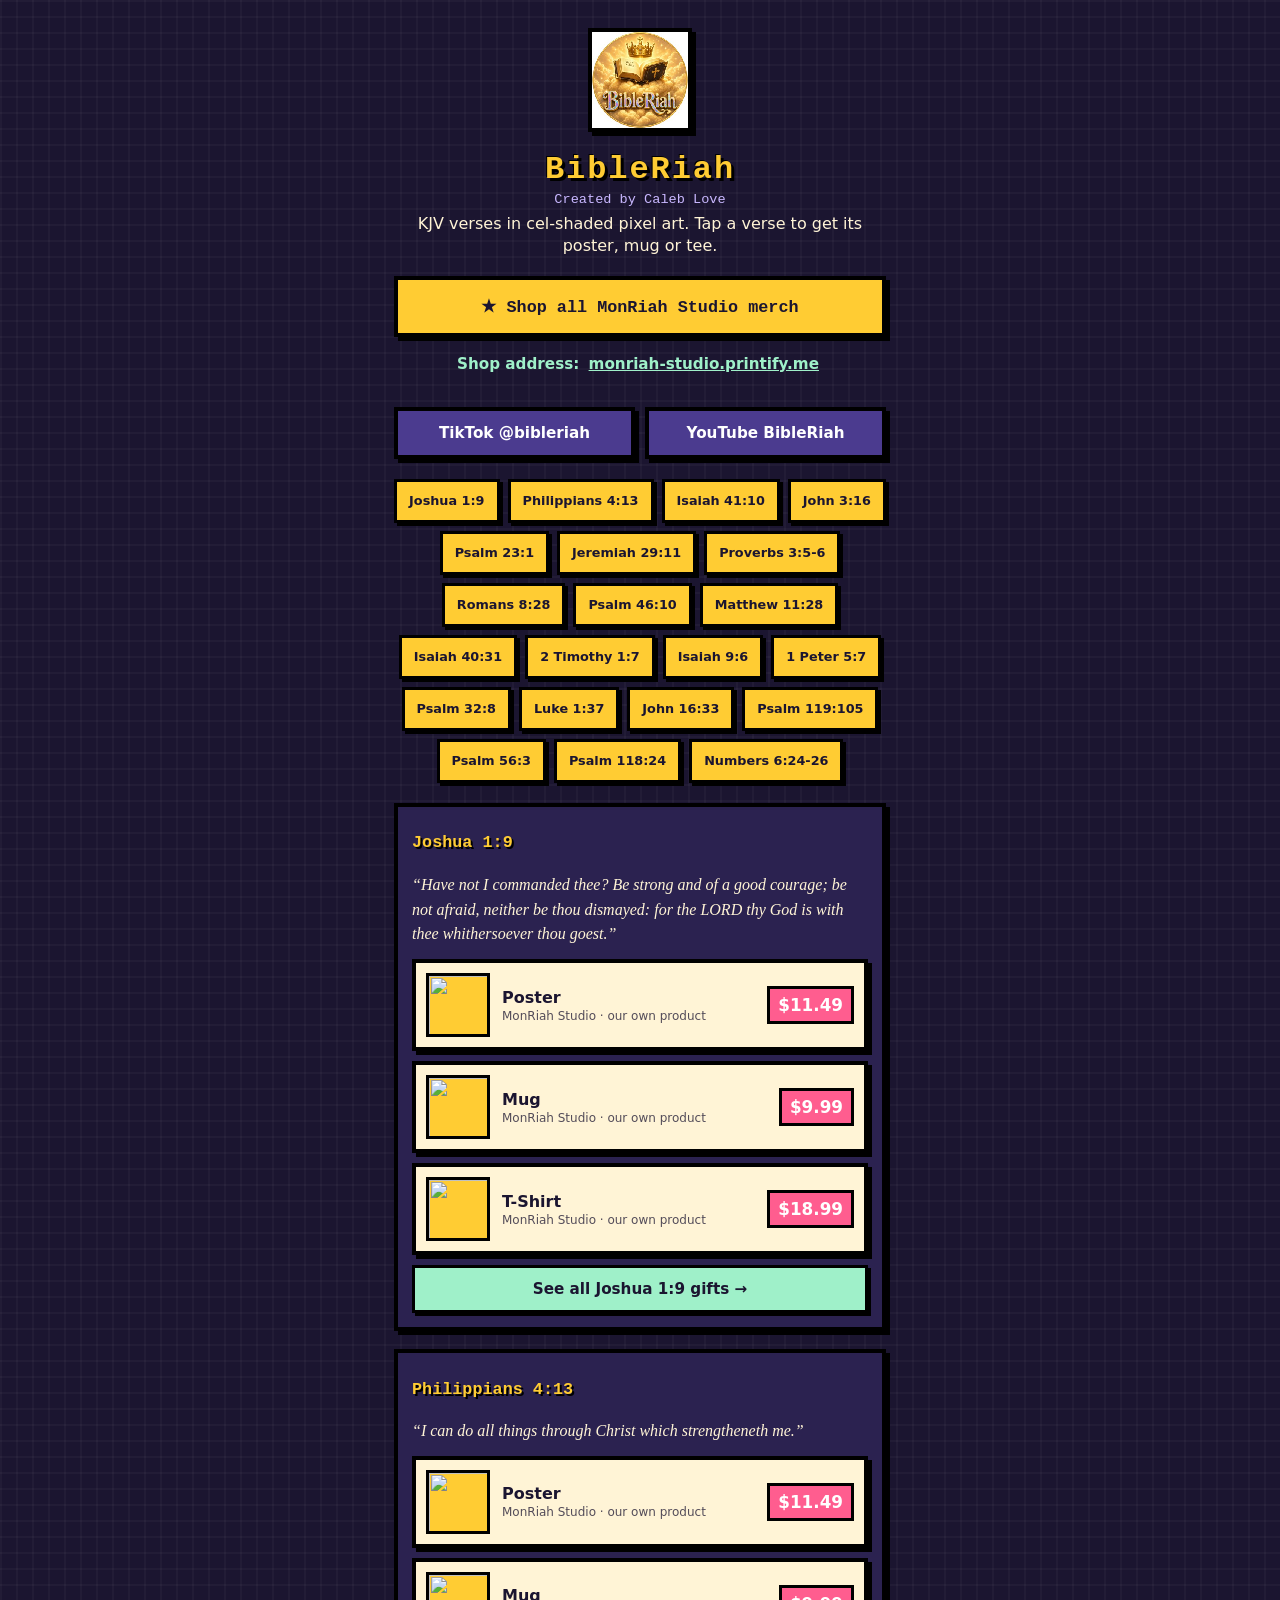
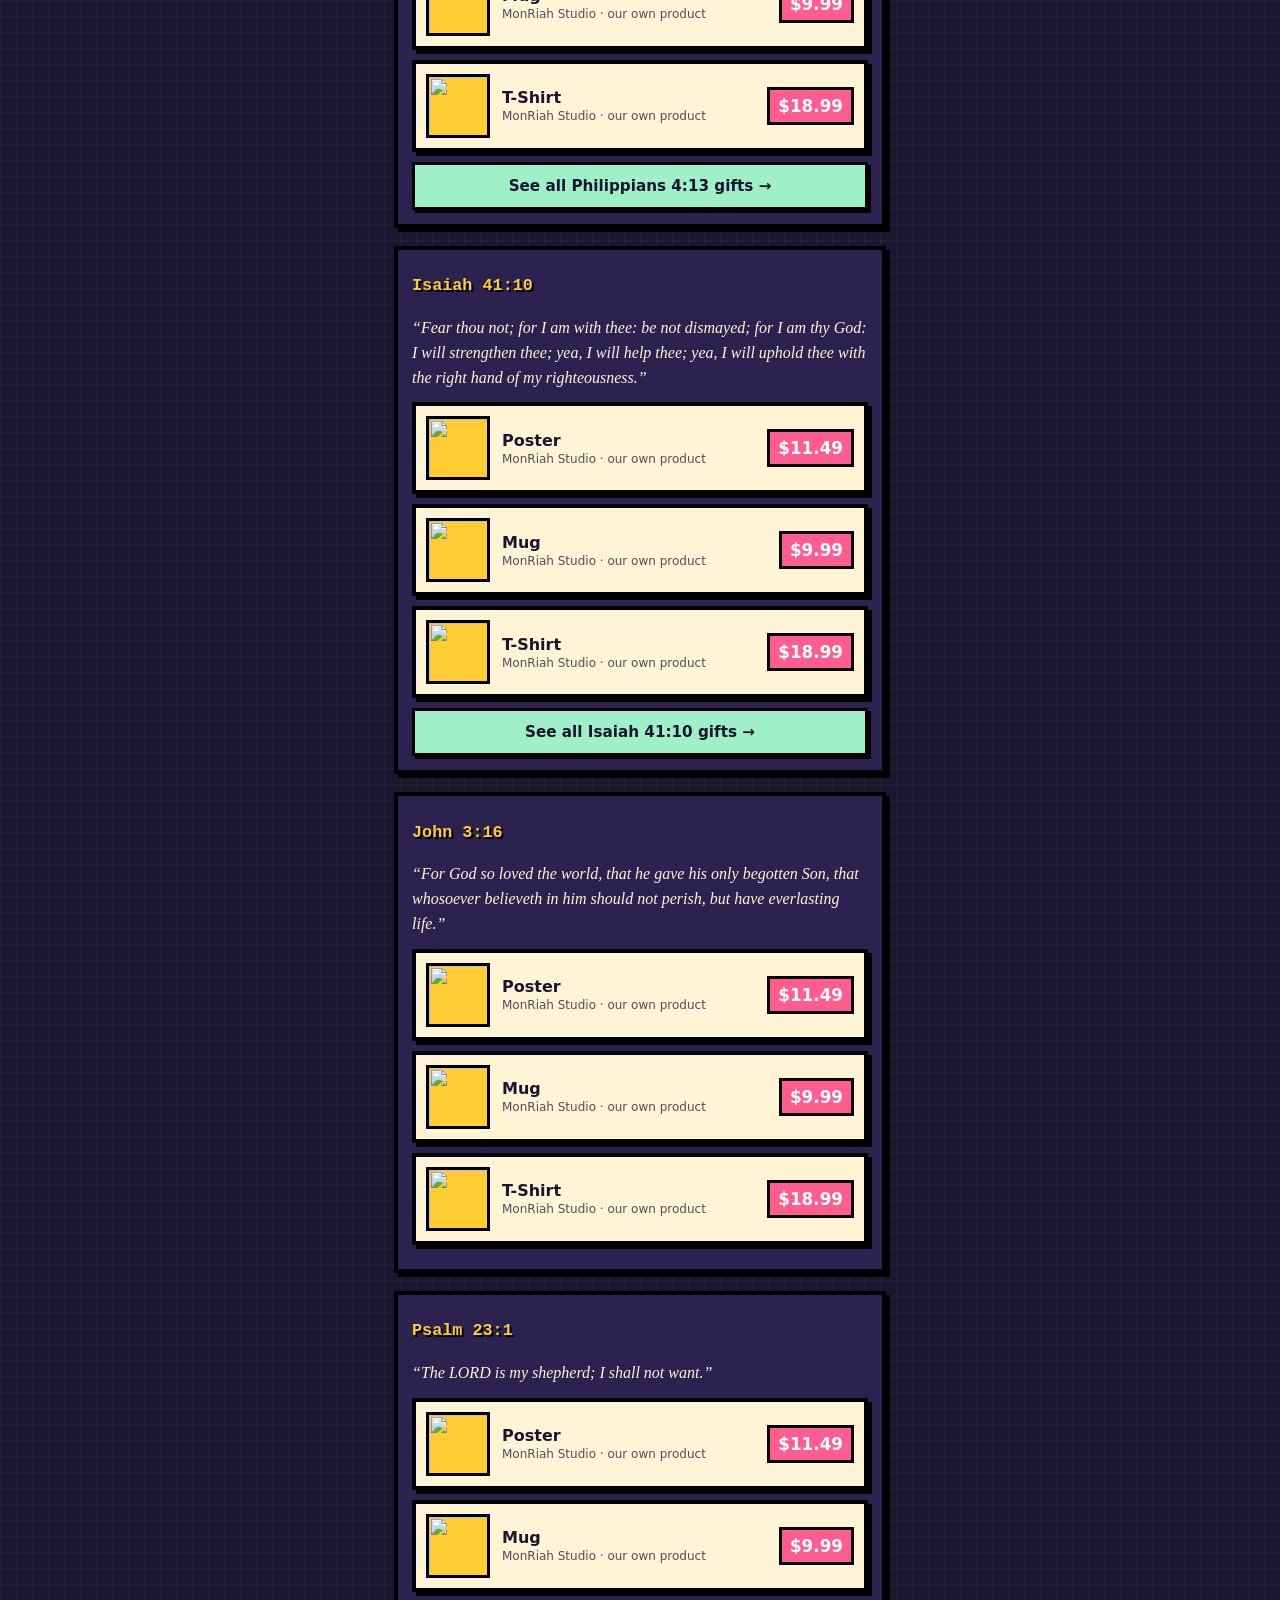
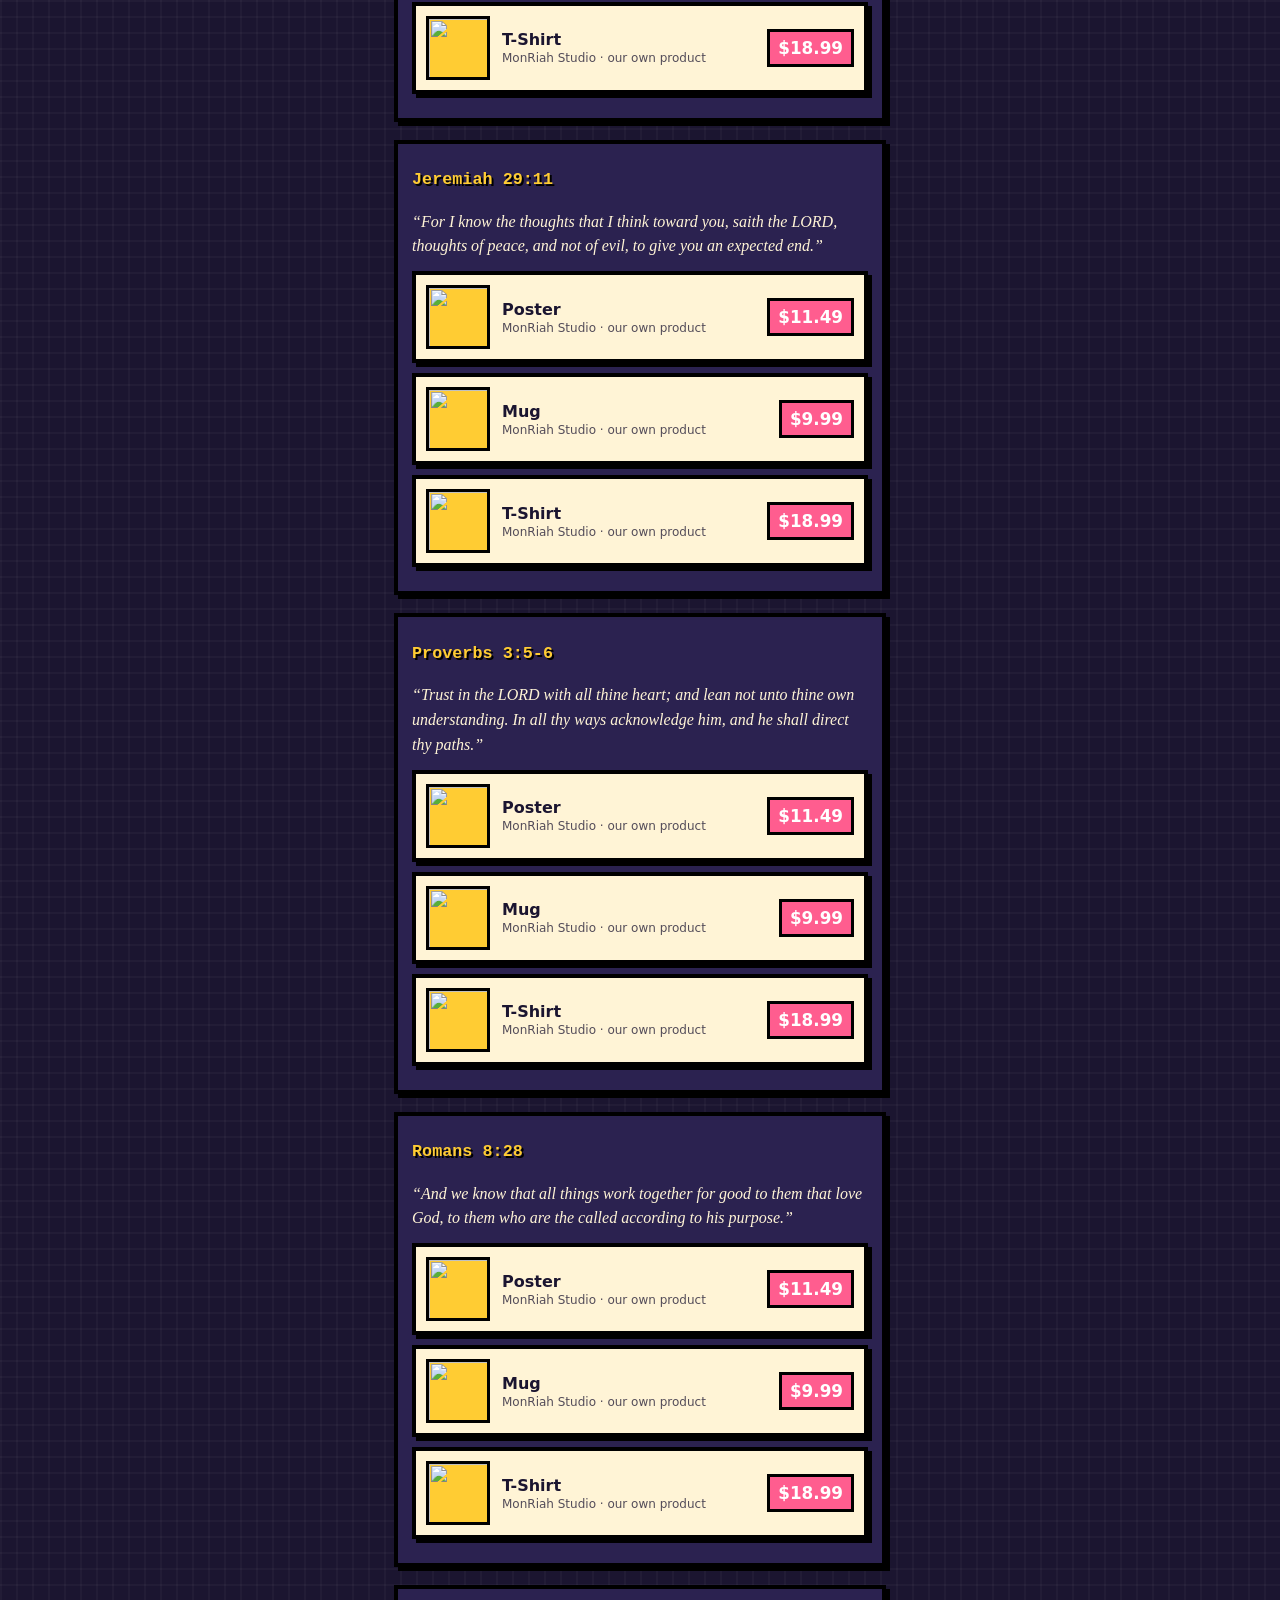
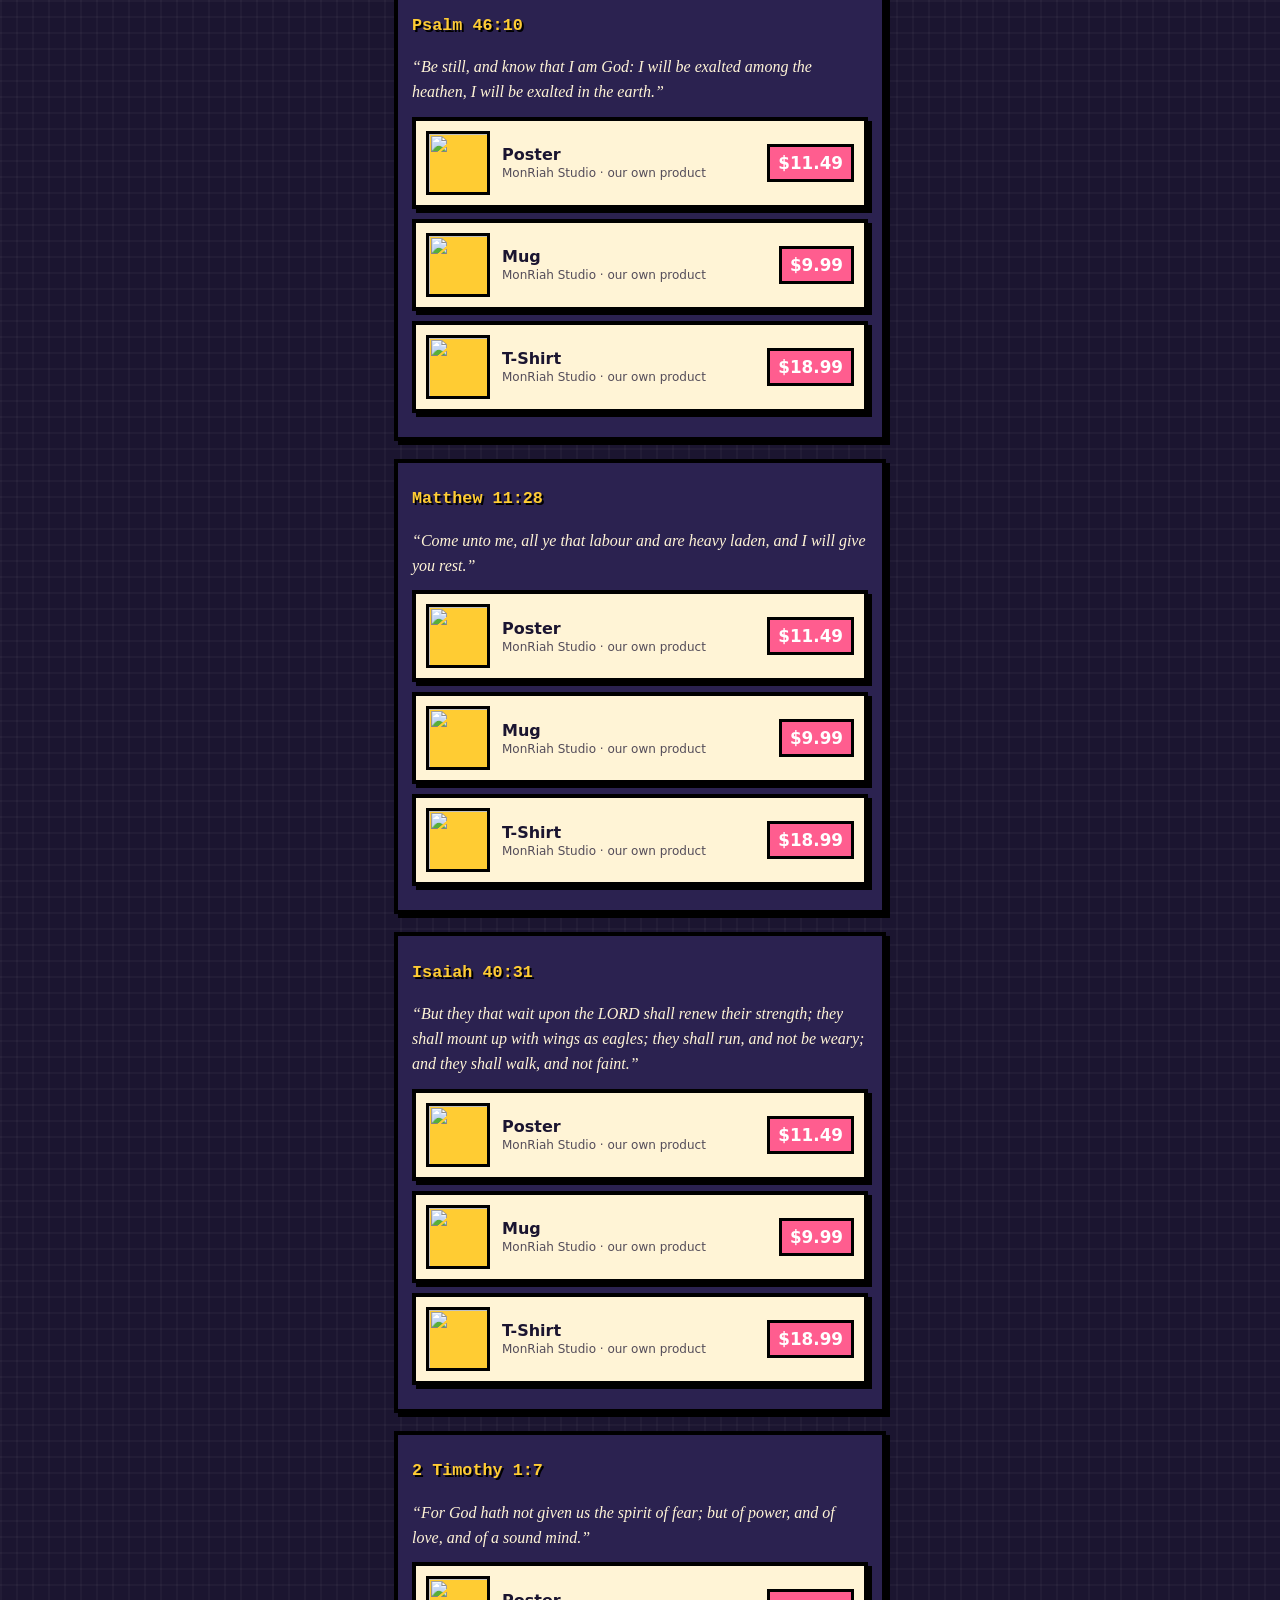
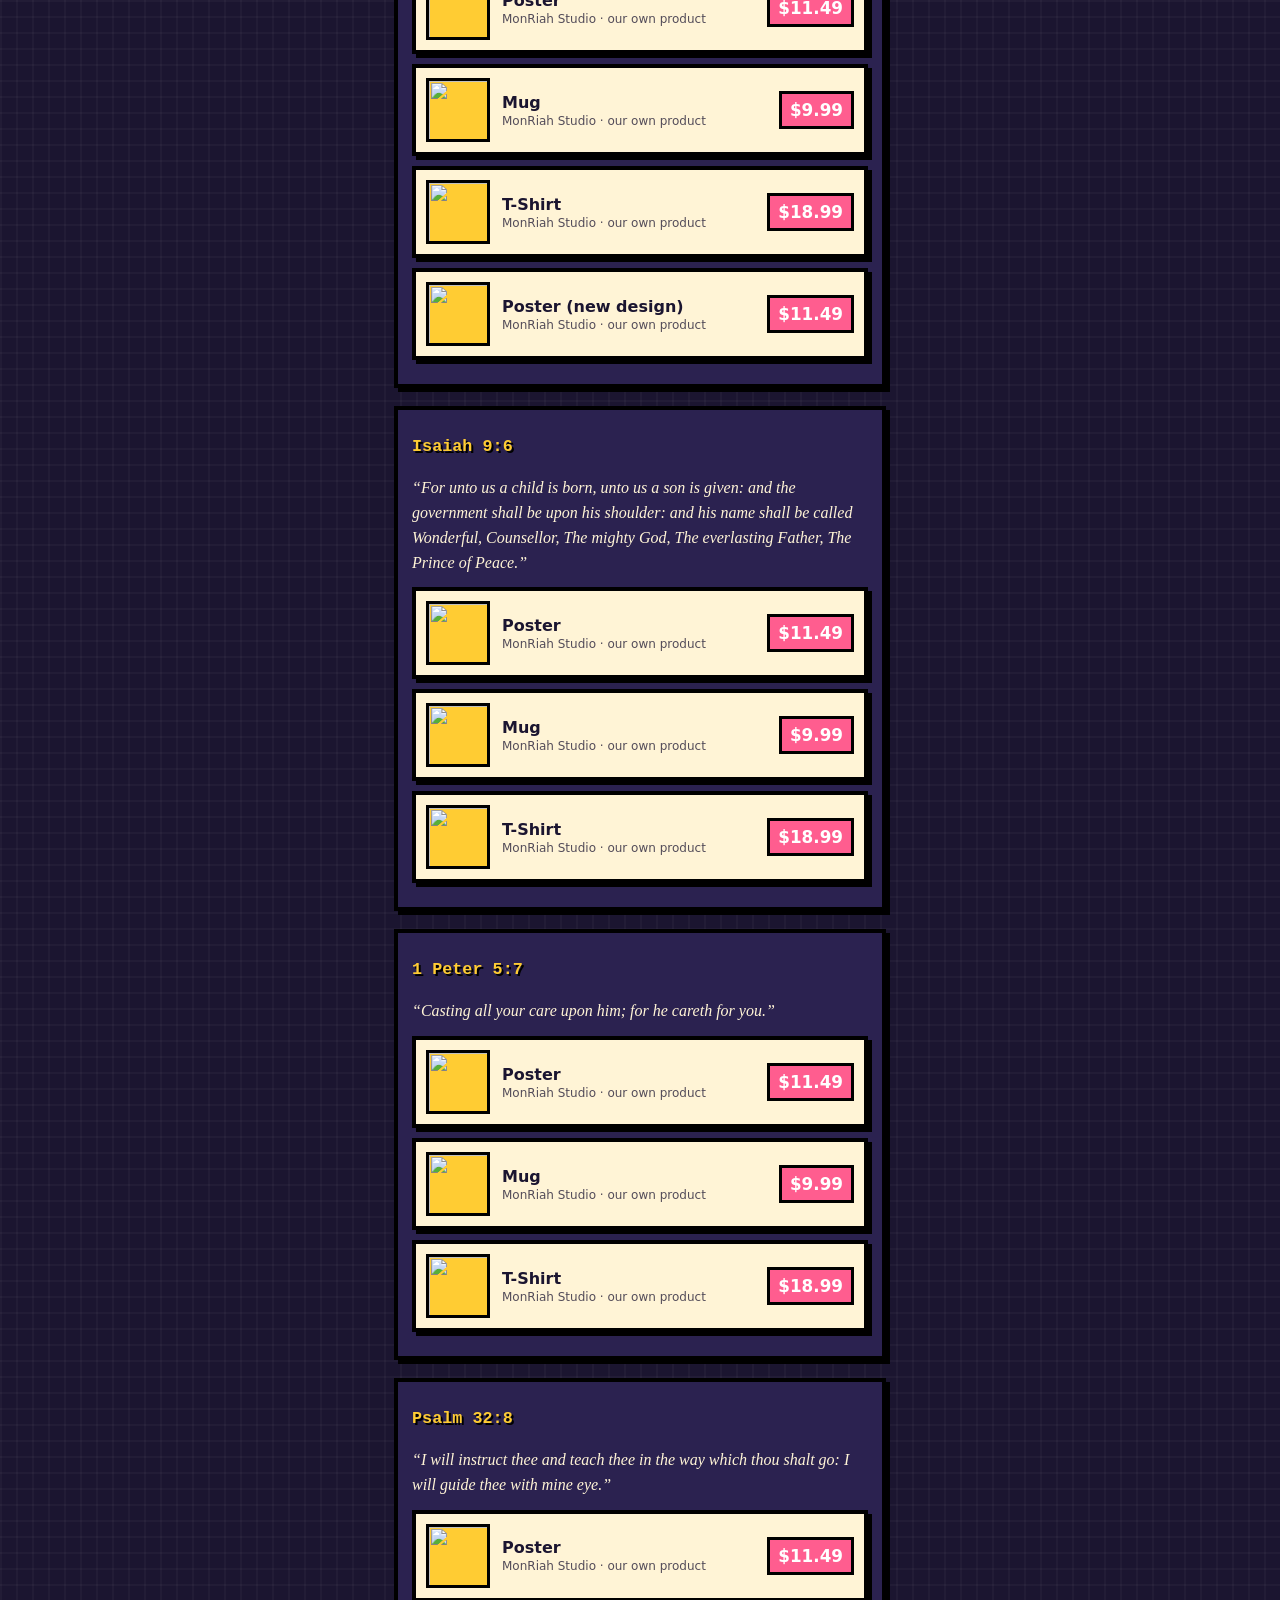
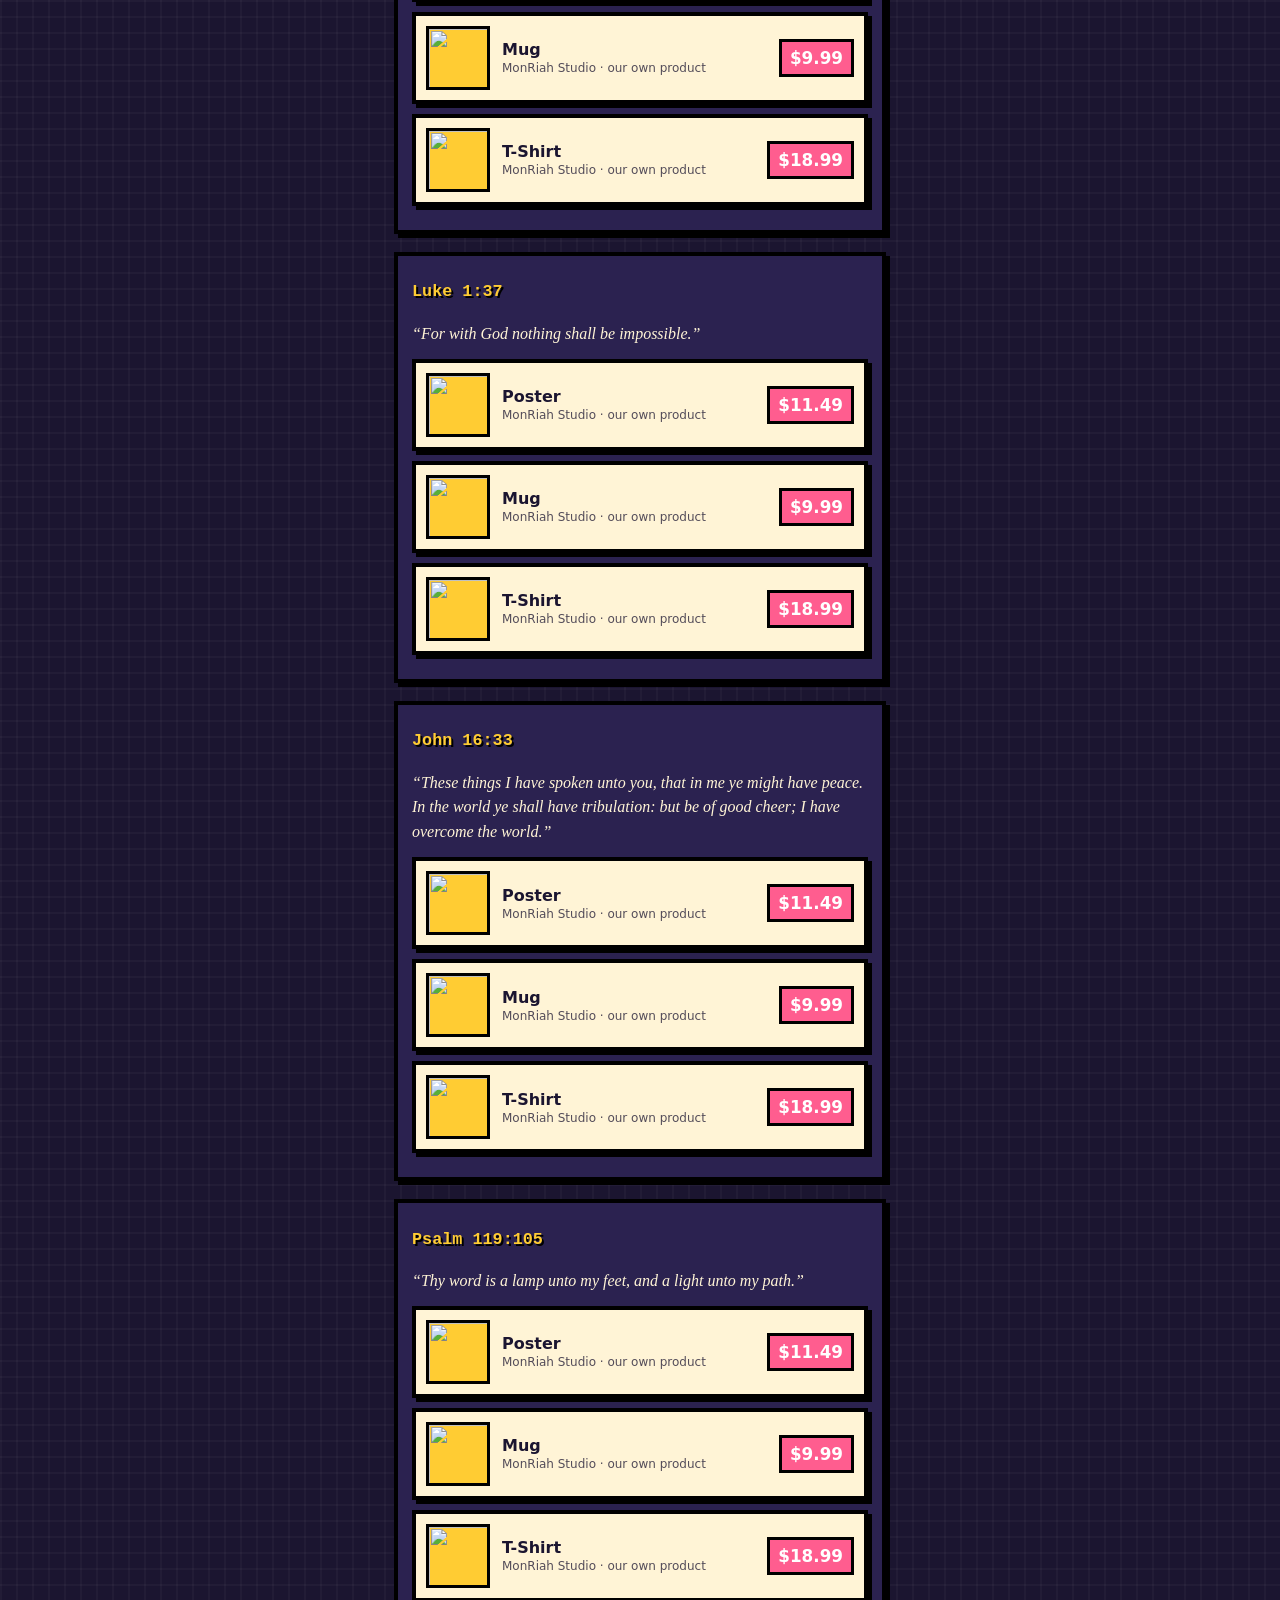
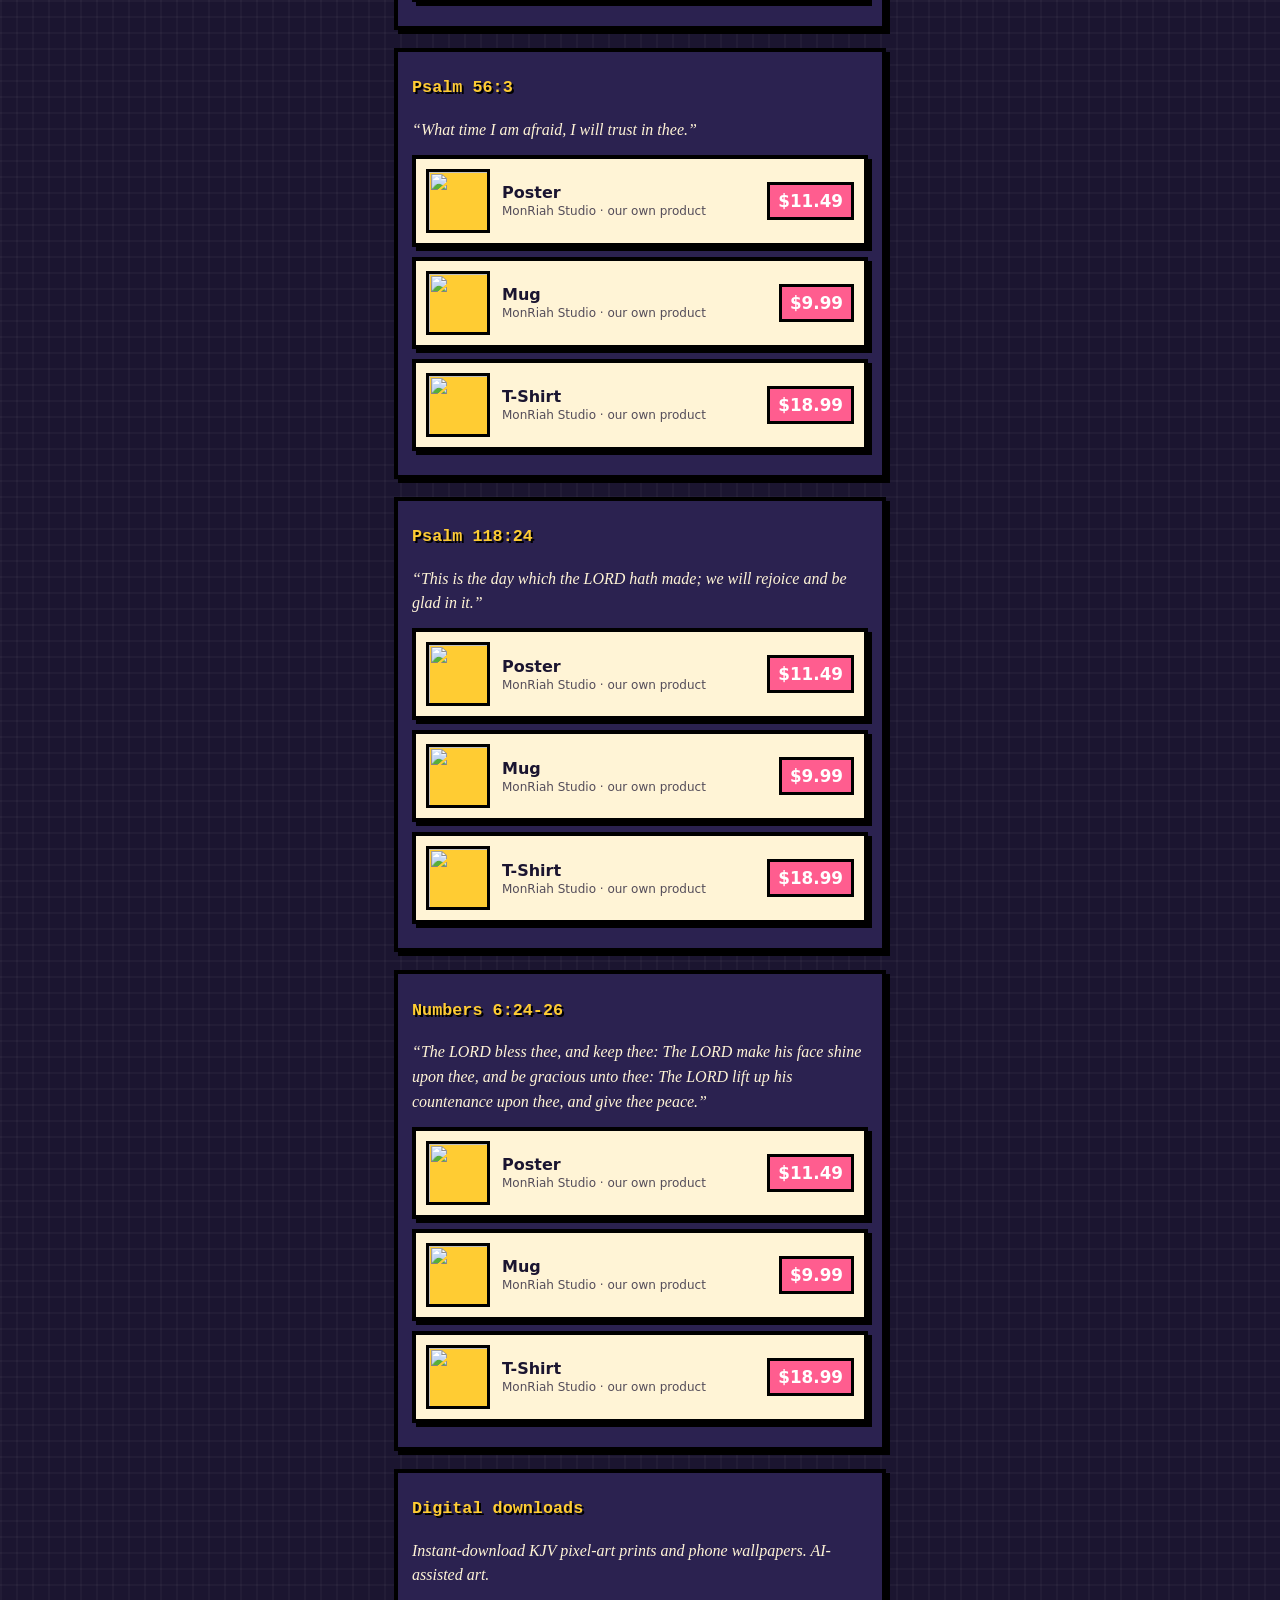
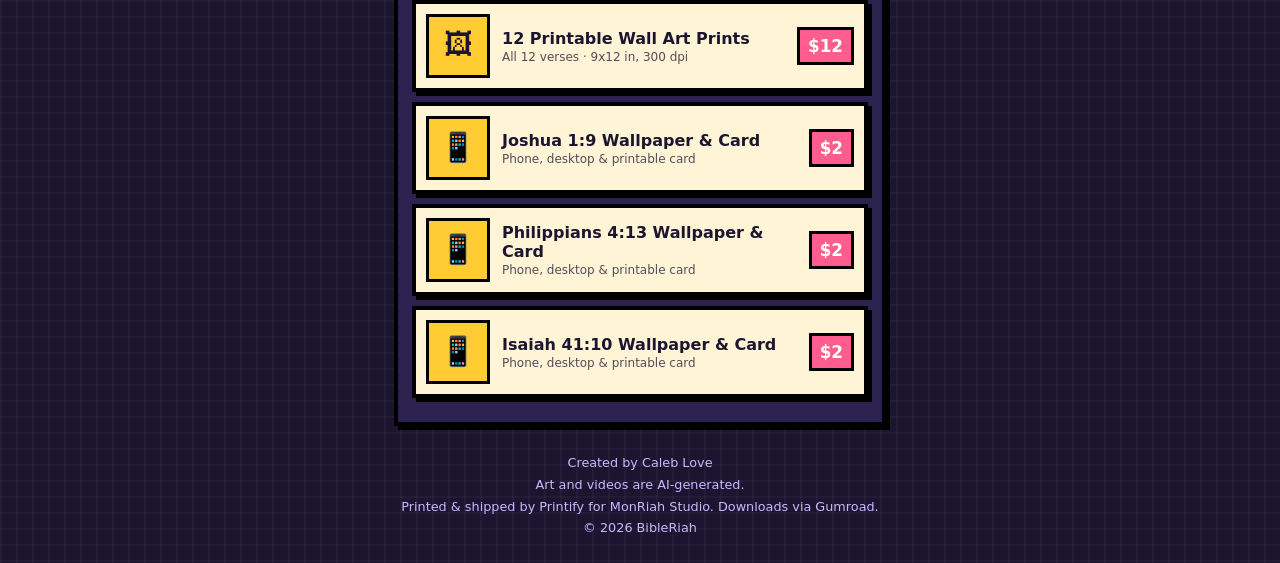
==== links/index.html @ bc212c9f "Link page: add John 16:33, Psalm 119:105, Psalm 56:3, Psalm 118:24, Numbers 6:24-26 poster/mug/tee; " ====
<!doctype html><html lang="en"><head><meta charset="utf-8"><meta name="viewport" content="width=device-width,initial-scale=1"><title>BibleRiah | KJV pixel-art verses &amp; merch</title><meta name="description" content="BibleRiah: KJV verses in cel-shaded pixel art. Posters, mugs and tees from MonRiah Studio. Created by Caleb Love."><meta name="theme-color" content="#1b1530"><style>*{box-sizing:border-box}html{scroll-behavior:smooth}
body{margin:0;background:#1b1530;background-image:linear-gradient(#ffffff08 2px,transparent 2px),linear-gradient(90deg,#ffffff08 2px,transparent 2px);background-size:16px 16px;color:#fff4d6;font-family:"Press Start 2P","Courier New",ui-monospace,monospace;min-height:100vh}
main{max-width:520px;margin:0 auto;padding:28px 14px 24px;text-align:center}
.logo{width:104px;height:104px;image-rendering:pixelated;border:4px solid #000;box-shadow:4px 4px 0 #000,0 0 0 4px #ffcc33 inset;background:#ffcc33}
h1{margin:14px 0 4px;font-size:2rem;letter-spacing:.06em;color:#ffcc33;text-shadow:3px 3px 0 #000,-1px -1px 0 #000}
.by{margin:0 0 6px;font-size:.85rem;color:#c9b8ff}.t{margin:0 0 18px;font:1rem/1.4 system-ui,sans-serif;color:#fff4d6}
.px{border:4px solid #000;box-shadow:4px 4px 0 #000;border-radius:0}
.shop{display:block;margin:0 0 8px;padding:16px;background:#ffcc33;color:#1b1530;font-weight:bold;font-size:1.05rem;text-decoration:none;min-height:56px}
.addr{margin:0 0 18px;font:600 .95rem system-ui,sans-serif;color:#9ff0c9;overflow-wrap:anywhere}.addr a{color:#9ff0c9;display:inline-block;padding:10px 4px;min-height:44px}
.shop:active,.b:active{transform:translate(4px,4px);box-shadow:0 0 0 #000}
.soc{display:flex;gap:10px;justify-content:center;margin:0 0 20px}.soc a{flex:1;min-height:52px;display:flex;align-items:center;justify-content:center;padding:10px;background:#4b3b8f;color:#fff;text-decoration:none;font:600 .95rem system-ui,sans-serif}
.nav{display:flex;flex-wrap:wrap;gap:8px;justify-content:center;margin:0 0 20px}.nav a{font:600 .8rem system-ui,sans-serif;color:#1b1530;background:#9ff0c9;border:3px solid #000;box-shadow:3px 3px 0 #000;padding:10px 12px;min-height:44px;display:inline-flex;align-items:center;text-decoration:none}.nav a.has{background:#ffcc33}
.v{text-align:left;padding:14px;margin:0 0 18px;background:#2b2250;scroll-margin-top:10px}.v:target{background:#3a2d6e;box-shadow:4px 4px 0 #000,0 0 0 4px #ffcc33}
.v h2{margin:0 0 8px;font-size:1.05rem}.v h2 a{color:#ffcc33;text-decoration:none;text-shadow:2px 2px 0 #000;min-height:44px;display:inline-flex;align-items:center}
.q{margin:0 0 12px;font:italic 1rem/1.55 Georgia,serif;color:#fff4d6}
.b{display:flex;align-items:center;gap:12px;margin:0 0 10px;padding:10px;min-height:76px;background:#fff4d6;color:#1b1530;text-decoration:none;border:4px solid #000;box-shadow:4px 4px 0 #000}
.th{width:64px;height:64px;flex:none;object-fit:cover;border:3px solid #000;background:#ffcc33;display:flex;align-items:center;justify-content:center;font-size:1.8rem}
.tx{flex:1;min-width:0}.n{display:block;font:700 1rem system-ui,sans-serif}.s{display:block;font:.75rem system-ui,sans-serif;opacity:.75;margin-top:2px}
.pr{flex:none;font:800 1.05rem system-ui,sans-serif;background:#ff5d8f;color:#fff;border:3px solid #000;padding:6px 8px}
.all{display:flex;align-items:center;justify-content:center;min-height:48px;margin:4px 0 0;padding:10px 12px;background:#9ff0c9;color:#1b1530;border:3px solid #000;box-shadow:3px 3px 0 #000;font:700 .95rem system-ui,sans-serif;text-decoration:none;text-align:center}.all:active{transform:translate(3px,3px);box-shadow:0 0 0 #000}
.cs{margin:0;padding:12px;background:#1b1530;border:3px dashed #9ff0c9;color:#9ff0c9;font:.9rem system-ui,sans-serif}
footer{margin-top:26px;font:.8rem/1.7 system-ui,sans-serif;color:#c9b8ff}footer a{color:#ffcc33}</style></head><body><main>
<img class="logo" src="logo.jpg" alt="BibleRiah logo" width="104" height="104"><h1>BibleRiah</h1><p class="by">Created by Caleb Love</p><p class="t">KJV verses in cel-shaded pixel art. Tap a verse to get its poster, mug or tee.</p>
<a class="shop px" href="https://monriah-studio.printify.me" rel="noopener">&#9733; Shop all MonRiah Studio merch</a>
<p class="addr">Shop address: <a href="https://monriah-studio.printify.me" rel="noopener">monriah-studio.printify.me</a></p>
<nav class="soc" aria-label="Social"><a class="px" href="https://www.tiktok.com/@bibleriah" rel="noopener me">TikTok @bibleriah</a><a class="px" href="https://www.youtube.com/@bibleriah" rel="noopener me">YouTube BibleRiah</a></nav>
<nav class="nav" aria-label="Verses"><a class="px has" href="#josh-1-9">Joshua 1:9</a><a class="px has" href="#phil-4-13">Philippians 4:13</a><a class="px has" href="#isa-41-10">Isaiah 41:10</a><a class="px has" href="#john-3-16">John 3:16</a><a class="px has" href="#ps-23-1">Psalm 23:1</a><a class="px has" href="#jer-29-11">Jeremiah 29:11</a><a class="px has" href="#prov-3-5-6">Proverbs 3:5-6</a><a class="px has" href="#rom-8-28">Romans 8:28</a><a class="px has" href="#ps-46-10">Psalm 46:10</a><a class="px has" href="#matt-11-28">Matthew 11:28</a><a class="px has" href="#isa-40-31">Isaiah 40:31</a><a class="px has" href="#2tim-1-7">2 Timothy 1:7</a><a class="px has" href="#isa-9-6">Isaiah 9:6</a><a class="px has" href="#1pet-5-7">1 Peter 5:7</a><a class="px has" href="#ps-32-8">Psalm 32:8</a><a class="px has" href="#luke-1-37">Luke 1:37</a><a class="px has" href="#john-16-33">John 16:33</a><a class="px has" href="#ps-119-105">Psalm 119:105</a><a class="px has" href="#ps-56-3">Psalm 56:3</a><a class="px has" href="#ps-118-24">Psalm 118:24</a><a class="px has" href="#num-6-24-26">Numbers 6:24-26</a></nav>
<section class="v px" id="josh-1-9"><h2><a href="#josh-1-9">Joshua 1:9</a></h2><p class="q">&ldquo;Have not I commanded thee? Be strong and of a good courage; be not afraid, neither be thou dismayed: for the LORD thy God is with thee whithersoever thou goest.&rdquo;</p><a class="b" href="https://monriah-studio.printify.me/product/33631073" rel="noopener"><img class="th" src="https://images-api.printify.com/mockup/6ae170ac495344e8cb00f4fd/43135/94677/joshua-19-bible-verse-poster-pixel-art-christian-wall-art-kjv-be-strong-and-of-a-good-courage.jpg?camera_label=front&amp;revision=1793165809196" alt="" loading="eager" decoding="async" width="64" height="64"><span class="tx"><span class="n">Poster</span><span class="s">MonRiah Studio &middot; our own product</span></span><span class="pr">$11.49</span></a>
<a class="b" href="https://monriah-studio.printify.me/product/33631074" rel="noopener"><img class="th" src="https://images-api.printify.com/mockup/6ae170ad0a01bb19a50145ed/65216/6310/joshua-19-bible-verse-mug-pixel-art-christian-coffee-mug-kjv-be-strong-and-of-a-good-courage.jpg?camera_label=front&amp;revision=1793165809873" alt="" loading="eager" decoding="async" width="64" height="64"><span class="tx"><span class="n">Mug</span><span class="s">MonRiah Studio &middot; our own product</span></span><span class="pr">$9.99</span></a>
<a class="b" href="https://monriah-studio.printify.me/product/33631075" rel="noopener"><img class="th" src="https://images-api.printify.com/mockup/6ae170af3986c52b390b5c47/18542/102044/joshua-19-bible-verse-shirt-pixel-art-scripture-tee-kjv-be-strong-and-of-a-good-courage.jpg?camera_label=front-2&amp;revision=1793165811332" alt="" loading="eager" decoding="async" width="64" height="64"><span class="tx"><span class="n">T-Shirt</span><span class="s">MonRiah Studio &middot; our own product</span></span><span class="pr">$18.99</span></a>
<a class="all" href="https://monriah-studio.printify.me/collection/joshua-19-bible-verse-gifts" rel="noopener">See all Joshua 1:9 gifts &rarr;</a></section>
<section class="v px" id="phil-4-13"><h2><a href="#phil-4-13">Philippians 4:13</a></h2><p class="q">&ldquo;I can do all things through Christ which strengtheneth me.&rdquo;</p><a class="b" href="https://monriah-studio.printify.me/product/33632623" rel="noopener"><img class="th" src="https://images-api.printify.com/mockup/6ae17ce91242c8e75a0d4d17/43135/94677/philippians-413-bible-verse-poster-pixel-art-christian-wall-art-kjv-all-things-through-christ.jpg?camera_label=front&amp;revision=1793165811347" alt="" loading="eager" decoding="async" width="64" height="64"><span class="tx"><span class="n">Poster</span><span class="s">MonRiah Studio &middot; our own product</span></span><span class="pr">$11.49</span></a>
<a class="b" href="https://monriah-studio.printify.me/product/33632626" rel="noopener"><img class="th" src="https://images-api.printify.com/mockup/6ae17cebb9d36ef166028dfd/65216/6310/philippians-413-bible-verse-mug-pixel-art-christian-coffee-mug-kjv-all-things-through-christ.jpg?camera_label=front&amp;revision=1793165811932" alt="" loading="eager" decoding="async" width="64" height="64"><span class="tx"><span class="n">Mug</span><span class="s">MonRiah Studio &middot; our own product</span></span><span class="pr">$9.99</span></a>
<a class="b" href="https://monriah-studio.printify.me/product/33632634" rel="noopener"><img class="th" src="https://images-api.printify.com/mockup/6ae17cece84861bcbd0eba8f/18542/102044/philippians-413-bible-verse-shirt-pixel-art-scripture-tee-kjv-i-can-do-all-things-through-christ.jpg?camera_label=front-2&amp;revision=1793165813537" alt="" loading="eager" decoding="async" width="64" height="64"><span class="tx"><span class="n">T-Shirt</span><span class="s">MonRiah Studio &middot; our own product</span></span><span class="pr">$18.99</span></a>
<a class="all" href="https://monriah-studio.printify.me/collection/philippians-413-bible-verse-gifts" rel="noopener">See all Philippians 4:13 gifts &rarr;</a></section>
<section class="v px" id="isa-41-10"><h2><a href="#isa-41-10">Isaiah 41:10</a></h2><p class="q">&ldquo;Fear thou not; for I am with thee: be not dismayed; for I am thy God: I will strengthen thee; yea, I will help thee; yea, I will uphold thee with the right hand of my righteousness.&rdquo;</p><a class="b" href="https://monriah-studio.printify.me/product/33633324" rel="noopener"><img class="th" src="https://images-api.printify.com/mockup/6ae184080a01bb19a5015880/43135/94677/isaiah-4110-bible-verse-poster-pixel-art-christian-wall-art-kjv-fear-thou-not-for-i-am-with-thee.jpg?camera_label=front&amp;revision=1793165813632" alt="" loading="eager" decoding="async" width="64" height="64"><span class="tx"><span class="n">Poster</span><span class="s">MonRiah Studio &middot; our own product</span></span><span class="pr">$11.49</span></a>
<a class="b" href="https://monriah-studio.printify.me/product/33633325" rel="noopener"><img class="th" src="https://images-api.printify.com/mockup/6ae18409e84861bcbd0ec242/65216/6310/isaiah-4110-bible-verse-mug-pixel-art-christian-coffee-mug-kjv-fear-thou-not-for-i-am-with-thee.jpg?camera_label=front&amp;revision=1793165814058" alt="" loading="eager" decoding="async" width="64" height="64"><span class="tx"><span class="n">Mug</span><span class="s">MonRiah Studio &middot; our own product</span></span><span class="pr">$9.99</span></a>
<a class="b" href="https://monriah-studio.printify.me/product/33633326" rel="noopener"><img class="th" src="https://images-api.printify.com/mockup/6ae1840b0a01bb19a5015883/18542/102044/isaiah-4110-bible-verse-shirt-pixel-art-scripture-tee-kjv-fear-thou-not-for-i-am-with-thee.jpg?camera_label=front-2&amp;revision=1793165815528" alt="" loading="eager" decoding="async" width="64" height="64"><span class="tx"><span class="n">T-Shirt</span><span class="s">MonRiah Studio &middot; our own product</span></span><span class="pr">$18.99</span></a>
<a class="all" href="https://monriah-studio.printify.me/collection/isaiah-4110-bible-verse-gifts" rel="noopener">See all Isaiah 41:10 gifts &rarr;</a></section>
<section class="v px" id="john-3-16"><h2><a href="#john-3-16">John 3:16</a></h2><p class="q">&ldquo;For God so loved the world, that he gave his only begotten Son, that whosoever believeth in him should not perish, but have everlasting life.&rdquo;</p><a class="b" href="https://monriah-studio.printify.me/product/33634504" rel="noopener"><img class="th" src="https://images-api.printify.com/mockup/6ae193d1bbc3d50fc40429fb/43135/94677/john-316-bible-verse-poster-pixel-art-christian-wall-art-kjv-for-god-so-loved-the-world.jpg?camera_label=front&amp;revision=1793168347379" alt="" loading="eager" decoding="async" width="64" height="64"><span class="tx"><span class="n">Poster</span><span class="s">MonRiah Studio &middot; our own product</span></span><span class="pr">$11.49</span></a>
<a class="b" href="https://monriah-studio.printify.me/product/33634505" rel="noopener"><img class="th" src="https://images-api.printify.com/mockup/6ae193d2bbc3d50fc40429fc/65216/6310/john-316-bible-verse-mug-pixel-art-christian-coffee-mug-kjv-for-god-so-loved-the-world.jpg?camera_label=front&amp;revision=1793168347548" alt="" loading="eager" decoding="async" width="64" height="64"><span class="tx"><span class="n">Mug</span><span class="s">MonRiah Studio &middot; our own product</span></span><span class="pr">$9.99</span></a>
<a class="b" href="https://monriah-studio.printify.me/product/33634508" rel="noopener"><img class="th" src="https://images-api.printify.com/mockup/6ae193d43591401c5f0bb893/18542/102044/john-316-bible-verse-shirt-pixel-art-scripture-tee-kjv-for-god-so-loved-the-world.jpg?camera_label=front-2&amp;revision=1793168349382" alt="" loading="eager" decoding="async" width="64" height="64"><span class="tx"><span class="n">T-Shirt</span><span class="s">MonRiah Studio &middot; our own product</span></span><span class="pr">$18.99</span></a></section>
<section class="v px" id="ps-23-1"><h2><a href="#ps-23-1">Psalm 23:1</a></h2><p class="q">&ldquo;The LORD is my shepherd; I shall not want.&rdquo;</p><a class="b" href="https://monriah-studio.printify.me/product/33634584" rel="noopener"><img class="th" src="https://images-api.printify.com/mockup/6ae194a1bc3b2436890637cb/43135/94677/psalm-231-bible-verse-poster-pixel-art-christian-wall-art-kjv-the-lord-is-my-shepherd.jpg?camera_label=front&amp;revision=1793168551267" alt="" loading="eager" decoding="async" width="64" height="64"><span class="tx"><span class="n">Poster</span><span class="s">MonRiah Studio &middot; our own product</span></span><span class="pr">$11.49</span></a>
<a class="b" href="https://monriah-studio.printify.me/product/33634585" rel="noopener"><img class="th" src="https://images-api.printify.com/mockup/6ae194a315ae2fef1804f005/65216/6310/psalm-231-bible-verse-mug-pixel-art-christian-coffee-mug-kjv-the-lord-is-my-shepherd.jpg?camera_label=front&amp;revision=1793168552114" alt="" loading="eager" decoding="async" width="64" height="64"><span class="tx"><span class="n">Mug</span><span class="s">MonRiah Studio &middot; our own product</span></span><span class="pr">$9.99</span></a>
<a class="b" href="https://monriah-studio.printify.me/product/33634586" rel="noopener"><img class="th" src="https://images-api.printify.com/mockup/6ae194a415ae2fef1804f006/18542/102044/psalm-231-bible-verse-shirt-pixel-art-scripture-tee-kjv-the-lord-is-my-shepherd.jpg?camera_label=front-2&amp;revision=1793168553220" alt="" loading="eager" decoding="async" width="64" height="64"><span class="tx"><span class="n">T-Shirt</span><span class="s">MonRiah Studio &middot; our own product</span></span><span class="pr">$18.99</span></a></section>
<section class="v px" id="jer-29-11"><h2><a href="#jer-29-11">Jeremiah 29:11</a></h2><p class="q">&ldquo;For I know the thoughts that I think toward you, saith the LORD, thoughts of peace, and not of evil, to give you an expected end.&rdquo;</p><a class="b" href="https://monriah-studio.printify.me/product/33634003" rel="noopener"><img class="th" src="https://images-api.printify.com/mockup/6ae18d22bc3b243689063383/43135/94677/jeremiah-2911-bible-verse-poster-pixel-art-christian-wall-art-kjv-thoughts-of-peace-and-not.jpg?camera_label=front&amp;revision=1793166631622" alt="" loading="eager" decoding="async" width="64" height="64"><span class="tx"><span class="n">Poster</span><span class="s">MonRiah Studio &middot; our own product</span></span><span class="pr">$11.49</span></a>
<a class="b" href="https://monriah-studio.printify.me/product/33634004" rel="noopener"><img class="th" src="https://images-api.printify.com/mockup/6ae18d23fa2df7adf504aad4/65216/6310/jeremiah-2911-bible-verse-mug-pixel-art-christian-coffee-mug-kjv-thoughts-of-peace-and-not.jpg?camera_label=front&amp;revision=1793166632394" alt="" loading="eager" decoding="async" width="64" height="64"><span class="tx"><span class="n">Mug</span><span class="s">MonRiah Studio &middot; our own product</span></span><span class="pr">$9.99</span></a>
<a class="b" href="https://monriah-studio.printify.me/product/33634006" rel="noopener"><img class="th" src="https://images-api.printify.com/mockup/6ae18d24aecc3bcd3c0078ab/18542/102044/jeremiah-2911-bible-verse-shirt-pixel-art-scripture-tee-kjv-thoughts-of-peace-and-not-of-evil.jpg?camera_label=front-2&amp;revision=1793166633773" alt="" loading="eager" decoding="async" width="64" height="64"><span class="tx"><span class="n">T-Shirt</span><span class="s">MonRiah Studio &middot; our own product</span></span><span class="pr">$18.99</span></a></section>
<section class="v px" id="prov-3-5-6"><h2><a href="#prov-3-5-6">Proverbs 3:5-6</a></h2><p class="q">&ldquo;Trust in the LORD with all thine heart; and lean not unto thine own understanding. In all thy ways acknowledge him, and he shall direct thy paths.&rdquo;</p><a class="b" href="https://monriah-studio.printify.me/product/33647320" rel="noopener"><img class="th" src="https://images-api.printify.com/mockup/6ae22927812ae79404087820/43135/94677/proverbs-35-6-bible-verse-poster-pixel-art-christian-wall-art-kjv-trust-in-the-lord-with-all.jpg?camera_label=front&amp;revision=1793206576593" alt="" loading="eager" decoding="async" width="64" height="64"><span class="tx"><span class="n">Poster</span><span class="s">MonRiah Studio &middot; our own product</span></span><span class="pr">$11.49</span></a>
<a class="b" href="https://monriah-studio.printify.me/product/33647321" rel="noopener"><img class="th" src="https://images-api.printify.com/mockup/6ae2292856a7db0a84087a65/65216/6310/proverbs-35-6-bible-verse-mug-pixel-art-christian-coffee-mug-kjv-trust-in-the-lord-with-all.jpg?camera_label=front&amp;revision=1793206576667" alt="" loading="eager" decoding="async" width="64" height="64"><span class="tx"><span class="n">Mug</span><span class="s">MonRiah Studio &middot; our own product</span></span><span class="pr">$9.99</span></a>
<a class="b" href="https://monriah-studio.printify.me/product/33647324" rel="noopener"><img class="th" src="https://images-api.printify.com/mockup/6ae2292a7ed91b7c4c02b6ba/18542/102044/proverbs-35-6-bible-verse-shirt-pixel-art-scripture-tee-kjv-trust-in-the-lord-with-all-thine.jpg?camera_label=front-2&amp;revision=1793206577805" alt="" loading="eager" decoding="async" width="64" height="64"><span class="tx"><span class="n">T-Shirt</span><span class="s">MonRiah Studio &middot; our own product</span></span><span class="pr">$18.99</span></a></section>
<section class="v px" id="rom-8-28"><h2><a href="#rom-8-28">Romans 8:28</a></h2><p class="q">&ldquo;And we know that all things work together for good to them that love God, to them who are the called according to his purpose.&rdquo;</p><a class="b" href="https://monriah-studio.printify.me/product/33634666" rel="noopener"><img class="th" src="https://images-api.printify.com/mockup/6ae195bb110f635ec10ea874/43135/94677/romans-828-bible-verse-poster-pixel-art-christian-wall-art-kjv-and-we-know-that-all-things-work.jpg?camera_label=front&amp;revision=1793168833420" alt="" loading="eager" decoding="async" width="64" height="64"><span class="tx"><span class="n">Poster</span><span class="s">MonRiah Studio &middot; our own product</span></span><span class="pr">$11.49</span></a>
<a class="b" href="https://monriah-studio.printify.me/product/33634667" rel="noopener"><img class="th" src="https://images-api.printify.com/mockup/6ae195bdbbc3d50fc4042b3d/65216/6310/romans-828-bible-verse-mug-pixel-art-christian-coffee-mug-kjv-and-we-know-that-all-things-work.jpg?camera_label=front&amp;revision=1793168833975" alt="" loading="eager" decoding="async" width="64" height="64"><span class="tx"><span class="n">Mug</span><span class="s">MonRiah Studio &middot; our own product</span></span><span class="pr">$9.99</span></a>
<a class="b" href="https://monriah-studio.printify.me/product/33634668" rel="noopener"><img class="th" src="https://images-api.printify.com/mockup/6ae195be7e6524e3270417fb/18542/102044/romans-828-bible-verse-shirt-pixel-art-scripture-tee-kjv-and-we-know-that-all-things-work.jpg?camera_label=front-2&amp;revision=1793168835574" alt="" loading="eager" decoding="async" width="64" height="64"><span class="tx"><span class="n">T-Shirt</span><span class="s">MonRiah Studio &middot; our own product</span></span><span class="pr">$18.99</span></a></section>
<section class="v px" id="ps-46-10"><h2><a href="#ps-46-10">Psalm 46:10</a></h2><p class="q">&ldquo;Be still, and know that I am God: I will be exalted among the heathen, I will be exalted in the earth.&rdquo;</p><a class="b" href="https://monriah-studio.printify.me/product/33642926" rel="noopener"><img class="th" src="https://images-api.printify.com/mockup/6ae2097abceb46a7bd0372c1/43135/94677/psalm-4610-bible-verse-poster-pixel-art-christian-wall-art-kjv-be-still.jpg?camera_label=front&amp;revision=1793198465759" alt="" loading="eager" decoding="async" width="64" height="64"><span class="tx"><span class="n">Poster</span><span class="s">MonRiah Studio &middot; our own product</span></span><span class="pr">$11.49</span></a>
<a class="b" href="https://monriah-studio.printify.me/product/33642929" rel="noopener"><img class="th" src="https://images-api.printify.com/mockup/6ae2097bbbe2d591b30751a0/65216/6310/psalm-4610-bible-verse-mug-pixel-art-christian-coffee-mug-kjv-be-still.jpg?camera_label=front&amp;revision=1793198466380" alt="" loading="eager" decoding="async" width="64" height="64"><span class="tx"><span class="n">Mug</span><span class="s">MonRiah Studio &middot; our own product</span></span><span class="pr">$9.99</span></a>
<a class="b" href="https://monriah-studio.printify.me/product/33642930" rel="noopener"><img class="th" src="https://images-api.printify.com/mockup/6ae2097d81b59f92e1069657/18542/102044/psalm-4610-bible-verse-shirt-pixel-art-scripture-tee-kjv-be-still.jpg?camera_label=front-2&amp;revision=1793198467801" alt="" loading="eager" decoding="async" width="64" height="64"><span class="tx"><span class="n">T-Shirt</span><span class="s">MonRiah Studio &middot; our own product</span></span><span class="pr">$18.99</span></a></section>
<section class="v px" id="matt-11-28"><h2><a href="#matt-11-28">Matthew 11:28</a></h2><p class="q">&ldquo;Come unto me, all ye that labour and are heavy laden, and I will give you rest.&rdquo;</p><a class="b" href="https://monriah-studio.printify.me/product/33634722" rel="noopener"><img class="th" src="https://images-api.printify.com/mockup/6ae19636d313aeb8b30bde5a/43135/94677/matthew-1128-bible-verse-poster-pixel-art-christian-wall-art-kjv-come-unto-me.jpg?camera_label=front&amp;revision=1793168955523" alt="" loading="eager" decoding="async" width="64" height="64"><span class="tx"><span class="n">Poster</span><span class="s">MonRiah Studio &middot; our own product</span></span><span class="pr">$11.49</span></a>
<a class="b" href="https://monriah-studio.printify.me/product/33634723" rel="noopener"><img class="th" src="https://images-api.printify.com/mockup/6ae196379b3b00fc1504c36c/65216/6310/matthew-1128-bible-verse-mug-pixel-art-christian-coffee-mug-kjv-come-unto-me.jpg?camera_label=front&amp;revision=1793168961456" alt="" loading="eager" decoding="async" width="64" height="64"><span class="tx"><span class="n">Mug</span><span class="s">MonRiah Studio &middot; our own product</span></span><span class="pr">$9.99</span></a>
<a class="b" href="https://monriah-studio.printify.me/product/33634724" rel="noopener"><img class="th" src="https://images-api.printify.com/mockup/6ae196389b3b00fc1504c36d/18542/102044/matthew-1128-bible-verse-shirt-pixel-art-scripture-tee-kjv-come-unto-me.jpg?camera_label=front-2&amp;revision=1793168962061" alt="" loading="eager" decoding="async" width="64" height="64"><span class="tx"><span class="n">T-Shirt</span><span class="s">MonRiah Studio &middot; our own product</span></span><span class="pr">$18.99</span></a></section>
<section class="v px" id="isa-40-31"><h2><a href="#isa-40-31">Isaiah 40:31</a></h2><p class="q">&ldquo;But they that wait upon the LORD shall renew their strength; they shall mount up with wings as eagles; they shall run, and not be weary; and they shall walk, and not faint.&rdquo;</p><a class="b" href="https://monriah-studio.printify.me/product/33644228" rel="noopener"><img class="th" src="https://images-api.printify.com/mockup/6ae2136c05b20c29d9046261/43135/94677/isaiah-4031-bible-verse-poster-pixel-art-christian-wall-art-kjv-but-they-that-wait-upon-the-lord.jpg?camera_label=front&amp;revision=1793201016717" alt="" loading="eager" decoding="async" width="64" height="64"><span class="tx"><span class="n">Poster</span><span class="s">MonRiah Studio &middot; our own product</span></span><span class="pr">$11.49</span></a>
<a class="b" href="https://monriah-studio.printify.me/product/33644230" rel="noopener"><img class="th" src="https://images-api.printify.com/mockup/6ae21370fb5622f15a0c020b/65216/6310/isaiah-4031-bible-verse-mug-pixel-art-christian-coffee-mug-kjv-but-they-that-wait-upon-the-lord.jpg?camera_label=front&amp;revision=1793201017656" alt="" loading="eager" decoding="async" width="64" height="64"><span class="tx"><span class="n">Mug</span><span class="s">MonRiah Studio &middot; our own product</span></span><span class="pr">$9.99</span></a>
<a class="b" href="https://monriah-studio.printify.me/product/33644231" rel="noopener"><img class="th" src="https://images-api.printify.com/mockup/6ae213732b4069900500abd0/18542/102044/isaiah-4031-bible-verse-shirt-pixel-art-scripture-tee-kjv-but-they-that-wait-upon-the-lord.jpg?camera_label=front-2&amp;revision=1793201018413" alt="" loading="eager" decoding="async" width="64" height="64"><span class="tx"><span class="n">T-Shirt</span><span class="s">MonRiah Studio &middot; our own product</span></span><span class="pr">$18.99</span></a></section>
<section class="v px" id="2tim-1-7"><h2><a href="#2tim-1-7">2 Timothy 1:7</a></h2><p class="q">&ldquo;For God hath not given us the spirit of fear; but of power, and of love, and of a sound mind.&rdquo;</p><a class="b" href="https://monriah-studio.printify.me/product/33634741" rel="noopener"><img class="th" src="https://images-api.printify.com/mockup/6ae1966f110f635ec10ea8e4/43135/94677/2-timothy-17-bible-verse-poster-pixel-art-christian-wall-art-kjv-for-god-hath-not-given-us.jpg?camera_label=front&amp;revision=1793169013069" alt="" loading="eager" decoding="async" width="64" height="64"><span class="tx"><span class="n">Poster</span><span class="s">MonRiah Studio &middot; our own product</span></span><span class="pr">$11.49</span></a>
<a class="b" href="https://monriah-studio.printify.me/product/33634742" rel="noopener"><img class="th" src="https://images-api.printify.com/mockup/6ae19670aecc3bcd3c007dcc/65216/6310/2-timothy-17-bible-verse-mug-pixel-art-christian-coffee-mug-kjv-for-god-hath-not-given-us.jpg?camera_label=front&amp;revision=1793169013797" alt="" loading="eager" decoding="async" width="64" height="64"><span class="tx"><span class="n">Mug</span><span class="s">MonRiah Studio &middot; our own product</span></span><span class="pr">$9.99</span></a>
<a class="b" href="https://monriah-studio.printify.me/product/33634744" rel="noopener"><img class="th" src="https://images-api.printify.com/mockup/6ae19672d313aeb8b30bde8f/18542/102044/2-timothy-17-bible-verse-shirt-pixel-art-scripture-tee-kjv-for-god-hath-not-given-us.jpg?camera_label=front-2&amp;revision=1793169015194" alt="" loading="eager" decoding="async" width="64" height="64"><span class="tx"><span class="n">T-Shirt</span><span class="s">MonRiah Studio &middot; our own product</span></span><span class="pr">$18.99</span></a>
<a class="b" href="https://monriah-studio.printify.me/product/33664564" rel="noopener"><img class="th" src="https://images-api.printify.com/mockup/6ae292908bbf35b5a6094f8b/43135/94677/2-timothy-17-bible-verse-poster-pixel-art-christian-wall-art-kjv-for-god-hath-not-given-us.jpg?camera_label=front&amp;revision=1793233557905" alt="" loading="eager" decoding="async" width="64" height="64"><span class="tx"><span class="n">Poster (new design)</span><span class="s">MonRiah Studio &middot; our own product</span></span><span class="pr">$11.49</span></a></section>
<section class="v px" id="isa-9-6"><h2><a href="#isa-9-6">Isaiah 9:6</a></h2><p class="q">&ldquo;For unto us a child is born, unto us a son is given: and the government shall be upon his shoulder: and his name shall be called Wonderful, Counsellor, The mighty God, The everlasting Father, The Prince of Peace.&rdquo;</p><a class="b" href="https://monriah-studio.printify.me/product/33636824" rel="noopener"><img class="th" src="https://images-api.printify.com/mockup/6ae1c1da61dd1899de08046e/43135/94677/isaiah-96-bible-verse-poster-pixel-art-christian-wall-art-kjv-for-unto-us-a-child-is-born.jpg?camera_label=front&amp;revision=1793180129347" alt="" loading="eager" decoding="async" width="64" height="64"><span class="tx"><span class="n">Poster</span><span class="s">MonRiah Studio &middot; our own product</span></span><span class="pr">$11.49</span></a>
<a class="b" href="https://monriah-studio.printify.me/product/33636825" rel="noopener"><img class="th" src="https://images-api.printify.com/mockup/6ae1c1dc824e09e43c046f4b/65216/6310/isaiah-96-bible-verse-mug-pixel-art-christian-coffee-mug-kjv-for-unto-us-a-child-is-born.jpg?camera_label=front" alt="" loading="eager" decoding="async" width="64" height="64"><span class="tx"><span class="n">Mug</span><span class="s">MonRiah Studio &middot; our own product</span></span><span class="pr">$9.99</span></a>
<a class="b" href="https://monriah-studio.printify.me/product/33636826" rel="noopener"><img class="th" src="https://images-api.printify.com/mockup/6ae1c1dd6259d760e40eb179/18542/102044/isaiah-96-bible-verse-shirt-pixel-art-scripture-tee-kjv-for-unto-us-a-child-is-born.jpg?camera_label=front-2" alt="" loading="eager" decoding="async" width="64" height="64"><span class="tx"><span class="n">T-Shirt</span><span class="s">MonRiah Studio &middot; our own product</span></span><span class="pr">$18.99</span></a></section>
<section class="v px" id="1pet-5-7"><h2><a href="#1pet-5-7">1 Peter 5:7</a></h2><p class="q">&ldquo;Casting all your care upon him; for he careth for you.&rdquo;</p><a class="b" href="https://monriah-studio.printify.me/product/33642241" rel="noopener"><img class="th" src="https://images-api.printify.com/mockup/6ae20492e5cd851f5d0f8462/43135/94677/1-peter-57-bible-verse-poster-pixel-art-christian-wall-art-kjv-casting-all-your-care-upon-him.jpg?camera_label=front&amp;revision=1793197211302" alt="" loading="eager" decoding="async" width="64" height="64"><span class="tx"><span class="n">Poster</span><span class="s">MonRiah Studio &middot; our own product</span></span><span class="pr">$11.49</span></a>
<a class="b" href="https://monriah-studio.printify.me/product/33642242" rel="noopener"><img class="th" src="https://images-api.printify.com/mockup/6ae204940eab0eaf6f003c84/65216/6310/1-peter-57-bible-verse-mug-pixel-art-christian-coffee-mug-kjv-casting-all-your-care-upon-him.jpg?camera_label=front&amp;revision=1793197211599" alt="" loading="eager" decoding="async" width="64" height="64"><span class="tx"><span class="n">Mug</span><span class="s">MonRiah Studio &middot; our own product</span></span><span class="pr">$9.99</span></a>
<a class="b" href="https://monriah-studio.printify.me/product/33642243" rel="noopener"><img class="th" src="https://images-api.printify.com/mockup/6ae204955a0698826f09697b/18542/102044/1-peter-57-bible-verse-shirt-pixel-art-scripture-tee-kjv-casting-all-your-care-upon-him.jpg?camera_label=front-2&amp;revision=1793197212532" alt="" loading="eager" decoding="async" width="64" height="64"><span class="tx"><span class="n">T-Shirt</span><span class="s">MonRiah Studio &middot; our own product</span></span><span class="pr">$18.99</span></a></section>
<section class="v px" id="ps-32-8"><h2><a href="#ps-32-8">Psalm 32:8</a></h2><p class="q">&ldquo;I will instruct thee and teach thee in the way which thou shalt go: I will guide thee with mine eye.&rdquo;</p><a class="b" href="https://monriah-studio.printify.me/product/33643379" rel="noopener"><img class="th" src="https://images-api.printify.com/mockup/6ae20cf601184f2b59090bde/43135/94677/psalm-328-bible-verse-poster-pixel-art-christian-wall-art-kjv-i-will-instruct-thee-and-teach.jpg?camera_label=front&amp;revision=1793199378854" alt="" loading="eager" decoding="async" width="64" height="64"><span class="tx"><span class="n">Poster</span><span class="s">MonRiah Studio &middot; our own product</span></span><span class="pr">$11.49</span></a>
<a class="b" href="https://monriah-studio.printify.me/product/33643388" rel="noopener"><img class="th" src="https://images-api.printify.com/mockup/6ae20cfcb80ab0ad6d0a12b6/65216/6310/psalm-328-bible-verse-mug-pixel-art-christian-coffee-mug-kjv-i-will-instruct-thee-and-teach-thee.jpg?camera_label=front&amp;revision=1793199387321" alt="" loading="eager" decoding="async" width="64" height="64"><span class="tx"><span class="n">Mug</span><span class="s">MonRiah Studio &middot; our own product</span></span><span class="pr">$9.99</span></a>
<a class="b" href="https://monriah-studio.printify.me/product/33643392" rel="noopener"><img class="th" src="https://images-api.printify.com/mockup/6ae20d029348f402d00761a4/18542/102044/psalm-328-bible-verse-shirt-pixel-art-scripture-tee-kjv-i-will-instruct-thee-and-teach-thee.jpg?camera_label=front-2&amp;revision=1793199390951" alt="" loading="eager" decoding="async" width="64" height="64"><span class="tx"><span class="n">T-Shirt</span><span class="s">MonRiah Studio &middot; our own product</span></span><span class="pr">$18.99</span></a></section>
<section class="v px" id="luke-1-37"><h2><a href="#luke-1-37">Luke 1:37</a></h2><p class="q">&ldquo;For with God nothing shall be impossible.&rdquo;</p><a class="b" href="https://monriah-studio.printify.me/product/33644831" rel="noopener"><img class="th" src="https://images-api.printify.com/mockup/6ae2178f15f7d0948f00c45c/43135/94677/luke-137-bible-verse-poster-pixel-art-christian-wall-art-kjv-for-with-god-nothing-shall-be.jpg?camera_label=front&amp;revision=1793202106559" alt="" loading="eager" decoding="async" width="64" height="64"><span class="tx"><span class="n">Poster</span><span class="s">MonRiah Studio &middot; our own product</span></span><span class="pr">$11.49</span></a>
<a class="b" href="https://monriah-studio.printify.me/product/33644834" rel="noopener"><img class="th" src="https://images-api.printify.com/mockup/6ae21796db24ec65fe089aaa/65216/6310/luke-137-bible-verse-mug-pixel-art-christian-coffee-mug-kjv-for-with-god-nothing-shall-be.jpg?camera_label=front&amp;revision=1793202110407" alt="" loading="eager" decoding="async" width="64" height="64"><span class="tx"><span class="n">Mug</span><span class="s">MonRiah Studio &middot; our own product</span></span><span class="pr">$9.99</span></a>
<a class="b" href="https://monriah-studio.printify.me/product/33644838" rel="noopener"><img class="th" src="https://images-api.printify.com/mockup/6ae217a015f7d0948f00c46e/18542/102044/luke-137-bible-verse-shirt-pixel-art-scripture-tee-kjv-for-with-god-nothing-shall-be-impossible.jpg?camera_label=front-2&amp;revision=1793202117144" alt="" loading="eager" decoding="async" width="64" height="64"><span class="tx"><span class="n">T-Shirt</span><span class="s">MonRiah Studio &middot; our own product</span></span><span class="pr">$18.99</span></a></section>
<section class="v px" id="john-16-33"><h2><a href="#john-16-33">John 16:33</a></h2><p class="q">&ldquo;These things I have spoken unto you, that in me ye might have peace. In the world ye shall have tribulation: but be of good cheer; I have overcome the world.&rdquo;</p><a class="b" href="https://monriah-studio.printify.me/product/33661691" rel="noopener"><img class="th" src="https://images-api.printify.com/mockup/6ae27d9a046769191d00ee86/43135/94677/john-1633-bible-verse-poster-pixel-art-christian-wall-art-kjv-these-things-i-have-spoken-unto.jpg?camera_label=front&amp;revision=1793228194308" alt="" loading="eager" decoding="async" width="64" height="64"><span class="tx"><span class="n">Poster</span><span class="s">MonRiah Studio &middot; our own product</span></span><span class="pr">$11.49</span></a>
<a class="b" href="https://monriah-studio.printify.me/product/33661692" rel="noopener"><img class="th" src="https://images-api.printify.com/mockup/6ae27d9c764a85d2070e2af8/65216/6310/john-1633-bible-verse-mug-pixel-art-christian-coffee-mug-kjv-these-things-i-have-spoken-unto-you.jpg?camera_label=front&amp;revision=1793228194369" alt="" loading="eager" decoding="async" width="64" height="64"><span class="tx"><span class="n">Mug</span><span class="s">MonRiah Studio &middot; our own product</span></span><span class="pr">$9.99</span></a>
<a class="b" href="https://monriah-studio.printify.me/product/33661693" rel="noopener"><img class="th" src="https://images-api.printify.com/mockup/6ae27d9d046769191d00ee89/18542/102044/john-1633-bible-verse-shirt-pixel-art-scripture-tee-kjv-these-things-i-have-spoken-unto-you.jpg?camera_label=front-2&amp;revision=1793228195338" alt="" loading="eager" decoding="async" width="64" height="64"><span class="tx"><span class="n">T-Shirt</span><span class="s">MonRiah Studio &middot; our own product</span></span><span class="pr">$18.99</span></a></section>
<section class="v px" id="ps-119-105"><h2><a href="#ps-119-105">Psalm 119:105</a></h2><p class="q">&ldquo;Thy word is a lamp unto my feet, and a light unto my path.&rdquo;</p><a class="b" href="https://monriah-studio.printify.me/product/33662388" rel="noopener"><img class="th" src="https://images-api.printify.com/mockup/6ae281df8bbf35b5a60943aa/43135/94677/psalm-119105-bible-verse-poster-pixel-art-christian-wall-art-kjv-thy-word-is-a-lamp-unto-my.jpg?camera_label=front&amp;revision=1793229284368" alt="" loading="eager" decoding="async" width="64" height="64"><span class="tx"><span class="n">Poster</span><span class="s">MonRiah Studio &middot; our own product</span></span><span class="pr">$11.49</span></a>
<a class="b" href="https://monriah-studio.printify.me/product/33662390" rel="noopener"><img class="th" src="https://images-api.printify.com/mockup/6ae281e08bbf35b5a60943ac/65216/6310/psalm-119105-bible-verse-mug-pixel-art-christian-coffee-mug-kjv-thy-word-is-a-lamp-unto-my.jpg?camera_label=front&amp;revision=1793229285063" alt="" loading="eager" decoding="async" width="64" height="64"><span class="tx"><span class="n">Mug</span><span class="s">MonRiah Studio &middot; our own product</span></span><span class="pr">$9.99</span></a>
<a class="b" href="https://monriah-studio.printify.me/product/33662391" rel="noopener"><img class="th" src="https://images-api.printify.com/mockup/6ae281e119531d0047041929/18542/102044/psalm-119105-bible-verse-shirt-pixel-art-scripture-tee-kjv-thy-word-is-a-lamp-unto-my.jpg?camera_label=front-2&amp;revision=1793229286311" alt="" loading="eager" decoding="async" width="64" height="64"><span class="tx"><span class="n">T-Shirt</span><span class="s">MonRiah Studio &middot; our own product</span></span><span class="pr">$18.99</span></a></section>
<section class="v px" id="ps-56-3"><h2><a href="#ps-56-3">Psalm 56:3</a></h2><p class="q">&ldquo;What time I am afraid, I will trust in thee.&rdquo;</p><a class="b" href="https://monriah-studio.printify.me/product/33662717" rel="noopener"><img class="th" src="https://images-api.printify.com/mockup/6ae2849bdeb2551e4908c246/43135/94677/psalm-563-bible-verse-poster-pixel-art-christian-wall-art-kjv-what-time-i-am-afraid.jpg?camera_label=front&amp;revision=1793229985498" alt="" loading="eager" decoding="async" width="64" height="64"><span class="tx"><span class="n">Poster</span><span class="s">MonRiah Studio &middot; our own product</span></span><span class="pr">$11.49</span></a>
<a class="b" href="https://monriah-studio.printify.me/product/33662718" rel="noopener"><img class="th" src="https://images-api.printify.com/mockup/6ae2849d8bbf35b5a60945ba/65216/6310/psalm-563-bible-verse-mug-pixel-art-christian-coffee-mug-kjv-what-time-i-am-afraid.jpg?camera_label=front&amp;revision=1793229985928" alt="" loading="eager" decoding="async" width="64" height="64"><span class="tx"><span class="n">Mug</span><span class="s">MonRiah Studio &middot; our own product</span></span><span class="pr">$9.99</span></a>
<a class="b" href="https://monriah-studio.printify.me/product/33662721" rel="noopener"><img class="th" src="https://images-api.printify.com/mockup/6ae2849e046769191d00f3b7/18542/102044/psalm-563-bible-verse-shirt-pixel-art-scripture-tee-kjv-what-time-i-am-afraid.jpg?camera_label=front-2&amp;revision=1793229987816" alt="" loading="eager" decoding="async" width="64" height="64"><span class="tx"><span class="n">T-Shirt</span><span class="s">MonRiah Studio &middot; our own product</span></span><span class="pr">$18.99</span></a></section>
<section class="v px" id="ps-118-24"><h2><a href="#ps-118-24">Psalm 118:24</a></h2><p class="q">&ldquo;This is the day which the LORD hath made; we will rejoice and be glad in it.&rdquo;</p><a class="b" href="https://monriah-studio.printify.me/product/33683786" rel="noopener"><img class="th" src="https://images-api.printify.com/mockup/6ae34b4c418050ca5c0420a2/43135/94677/psalm-11824-bible-verse-poster-pixel-art-christian-wall-art-kjv-this-is-the-day-which-the-lord.jpg?camera_label=front&amp;revision=1793280849924" alt="" loading="eager" decoding="async" width="64" height="64"><span class="tx"><span class="n">Poster</span><span class="s">MonRiah Studio &middot; our own product</span></span><span class="pr">$11.49</span></a>
<a class="b" href="https://monriah-studio.printify.me/product/33683787" rel="noopener"><img class="th" src="https://images-api.printify.com/mockup/6ae34b4da5717974050de4ed/65216/6310/psalm-11824-bible-verse-mug-pixel-art-christian-coffee-mug-kjv-this-is-the-day-which-the-lord.jpg?camera_label=front&amp;revision=1793280850442" alt="" loading="eager" decoding="async" width="64" height="64"><span class="tx"><span class="n">Mug</span><span class="s">MonRiah Studio &middot; our own product</span></span><span class="pr">$9.99</span></a>
<a class="b" href="https://monriah-studio.printify.me/product/33683790" rel="noopener"><img class="th" src="https://images-api.printify.com/mockup/6ae34b4fc7e0008e7a0943d8/18542/102044/psalm-11824-bible-verse-shirt-pixel-art-scripture-tee-kjv-this-is-the-day-which-the-lord.jpg?camera_label=front-2&amp;revision=1793280851833" alt="" loading="eager" decoding="async" width="64" height="64"><span class="tx"><span class="n">T-Shirt</span><span class="s">MonRiah Studio &middot; our own product</span></span><span class="pr">$18.99</span></a></section>
<section class="v px" id="num-6-24-26"><h2><a href="#num-6-24-26">Numbers 6:24-26</a></h2><p class="q">&ldquo;The LORD bless thee, and keep thee: The LORD make his face shine upon thee, and be gracious unto thee: The LORD lift up his countenance upon thee, and give thee peace.&rdquo;</p><a class="b" href="https://monriah-studio.printify.me/product/33686289" rel="noopener"><img class="th" src="https://images-api.printify.com/mockup/6ae35ebbbeaa277cc307d329/43135/94677/numbers-624-26-bible-verse-poster-pixel-art-christian-wall-art-kjv-the-lord-bless-thee.jpg?camera_label=front&amp;revision=1793285826095" alt="" loading="eager" decoding="async" width="64" height="64"><span class="tx"><span class="n">Poster</span><span class="s">MonRiah Studio &middot; our own product</span></span><span class="pr">$11.49</span></a>
<a class="b" href="https://monriah-studio.printify.me/product/33686290" rel="noopener"><img class="th" src="https://images-api.printify.com/mockup/6ae35ebc6f397b07a204c6ac/65216/6310/numbers-624-26-bible-verse-mug-pixel-art-christian-coffee-mug-kjv-the-lord-bless-thee.jpg?camera_label=front&amp;revision=1793285826606" alt="" loading="eager" decoding="async" width="64" height="64"><span class="tx"><span class="n">Mug</span><span class="s">MonRiah Studio &middot; our own product</span></span><span class="pr">$9.99</span></a>
<a class="b" href="https://monriah-studio.printify.me/product/33686293" rel="noopener"><img class="th" src="https://images-api.printify.com/mockup/6ae35ebe6f397b07a204c6ad/18542/102044/numbers-624-26-bible-verse-shirt-pixel-art-scripture-tee-kjv-the-lord-bless-thee.jpg?camera_label=front-2&amp;revision=1793285827994" alt="" loading="eager" decoding="async" width="64" height="64"><span class="tx"><span class="n">T-Shirt</span><span class="s">MonRiah Studio &middot; our own product</span></span><span class="pr">$18.99</span></a></section>
<section class="v px" id="downloads"><h2><a href="#downloads">Digital downloads</a></h2><p class="q">Instant-download KJV pixel-art prints and phone wallpapers. AI-assisted art.</p><a class="b" href="https://monriahstudio.gumroad.com/l/zcbwlz" rel="noopener"><span class="th">&#128444;</span><span class="tx"><span class="n">12 Printable Wall Art Prints</span><span class="s">All 12 verses &middot; 9x12 in, 300 dpi</span></span><span class="pr">$12</span></a>
<a class="b" href="https://monriahstudio.gumroad.com/l/dysbts" rel="noopener"><span class="th">&#128241;</span><span class="tx"><span class="n">Joshua 1:9 Wallpaper &amp; Card</span><span class="s">Phone, desktop &amp; printable card</span></span><span class="pr">$2</span></a>
<a class="b" href="https://monriahstudio.gumroad.com/l/tzqcba" rel="noopener"><span class="th">&#128241;</span><span class="tx"><span class="n">Philippians 4:13 Wallpaper &amp; Card</span><span class="s">Phone, desktop &amp; printable card</span></span><span class="pr">$2</span></a>
<a class="b" href="https://monriahstudio.gumroad.com/l/zwuour" rel="noopener"><span class="th">&#128241;</span><span class="tx"><span class="n">Isaiah 41:10 Wallpaper &amp; Card</span><span class="s">Phone, desktop &amp; printable card</span></span><span class="pr">$2</span></a></section>
<footer>Created by Caleb Love<br>Art and videos are AI-generated.<br>Printed &amp; shipped by Printify for MonRiah Studio. Downloads via Gumroad.<br>&copy; 2026 BibleRiah</footer></main></body></html>
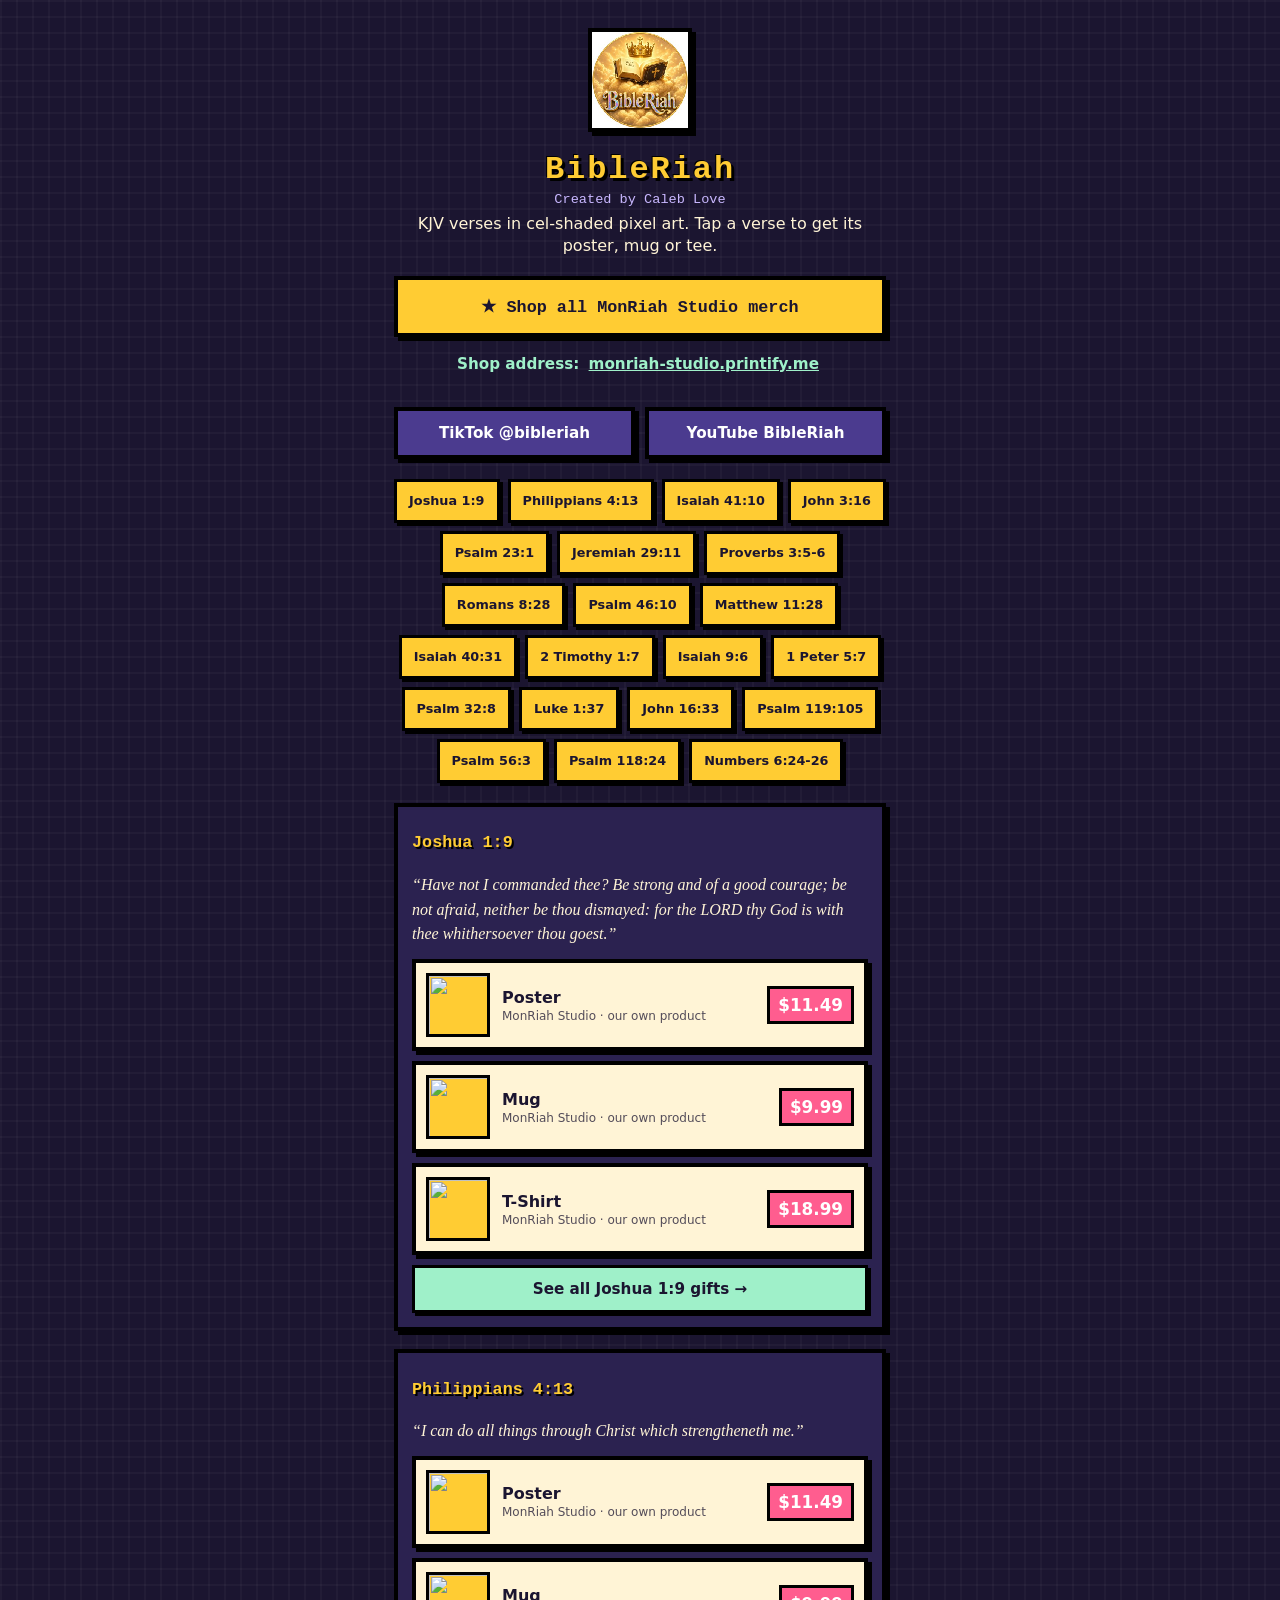
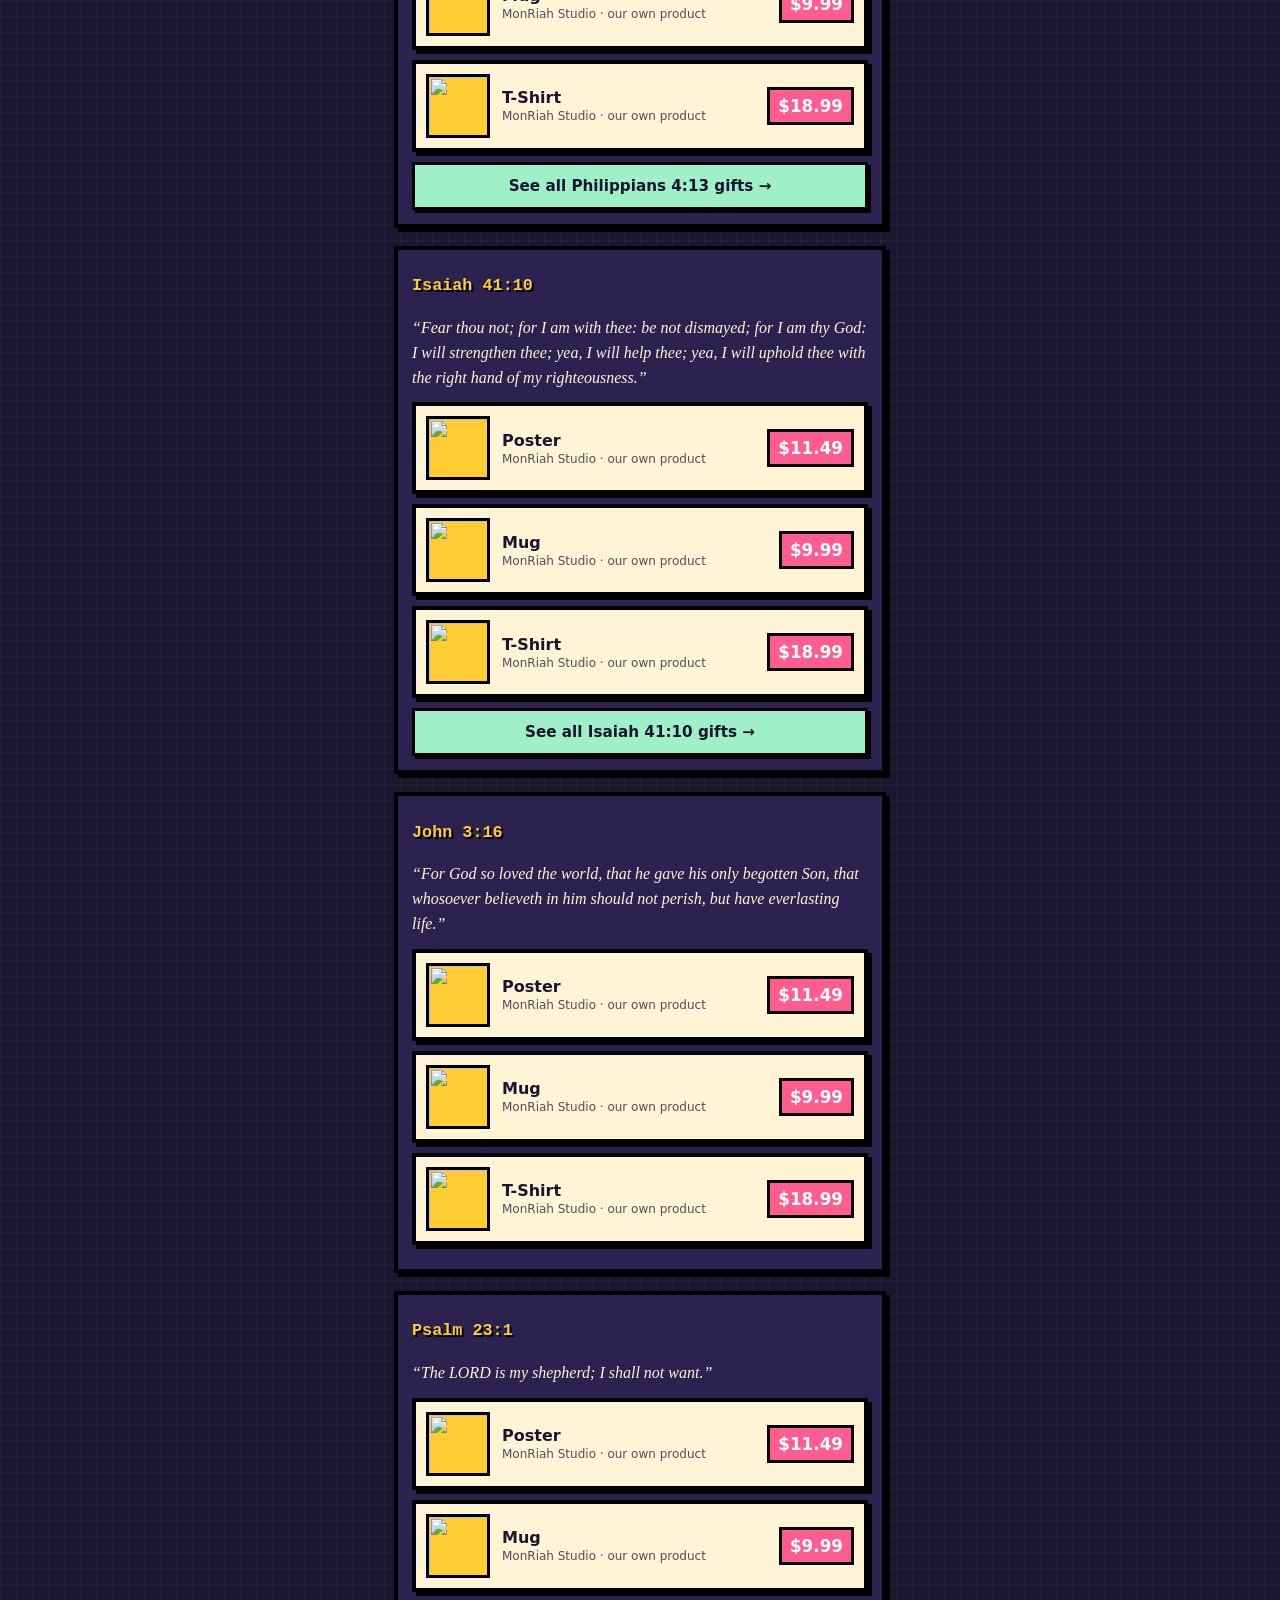
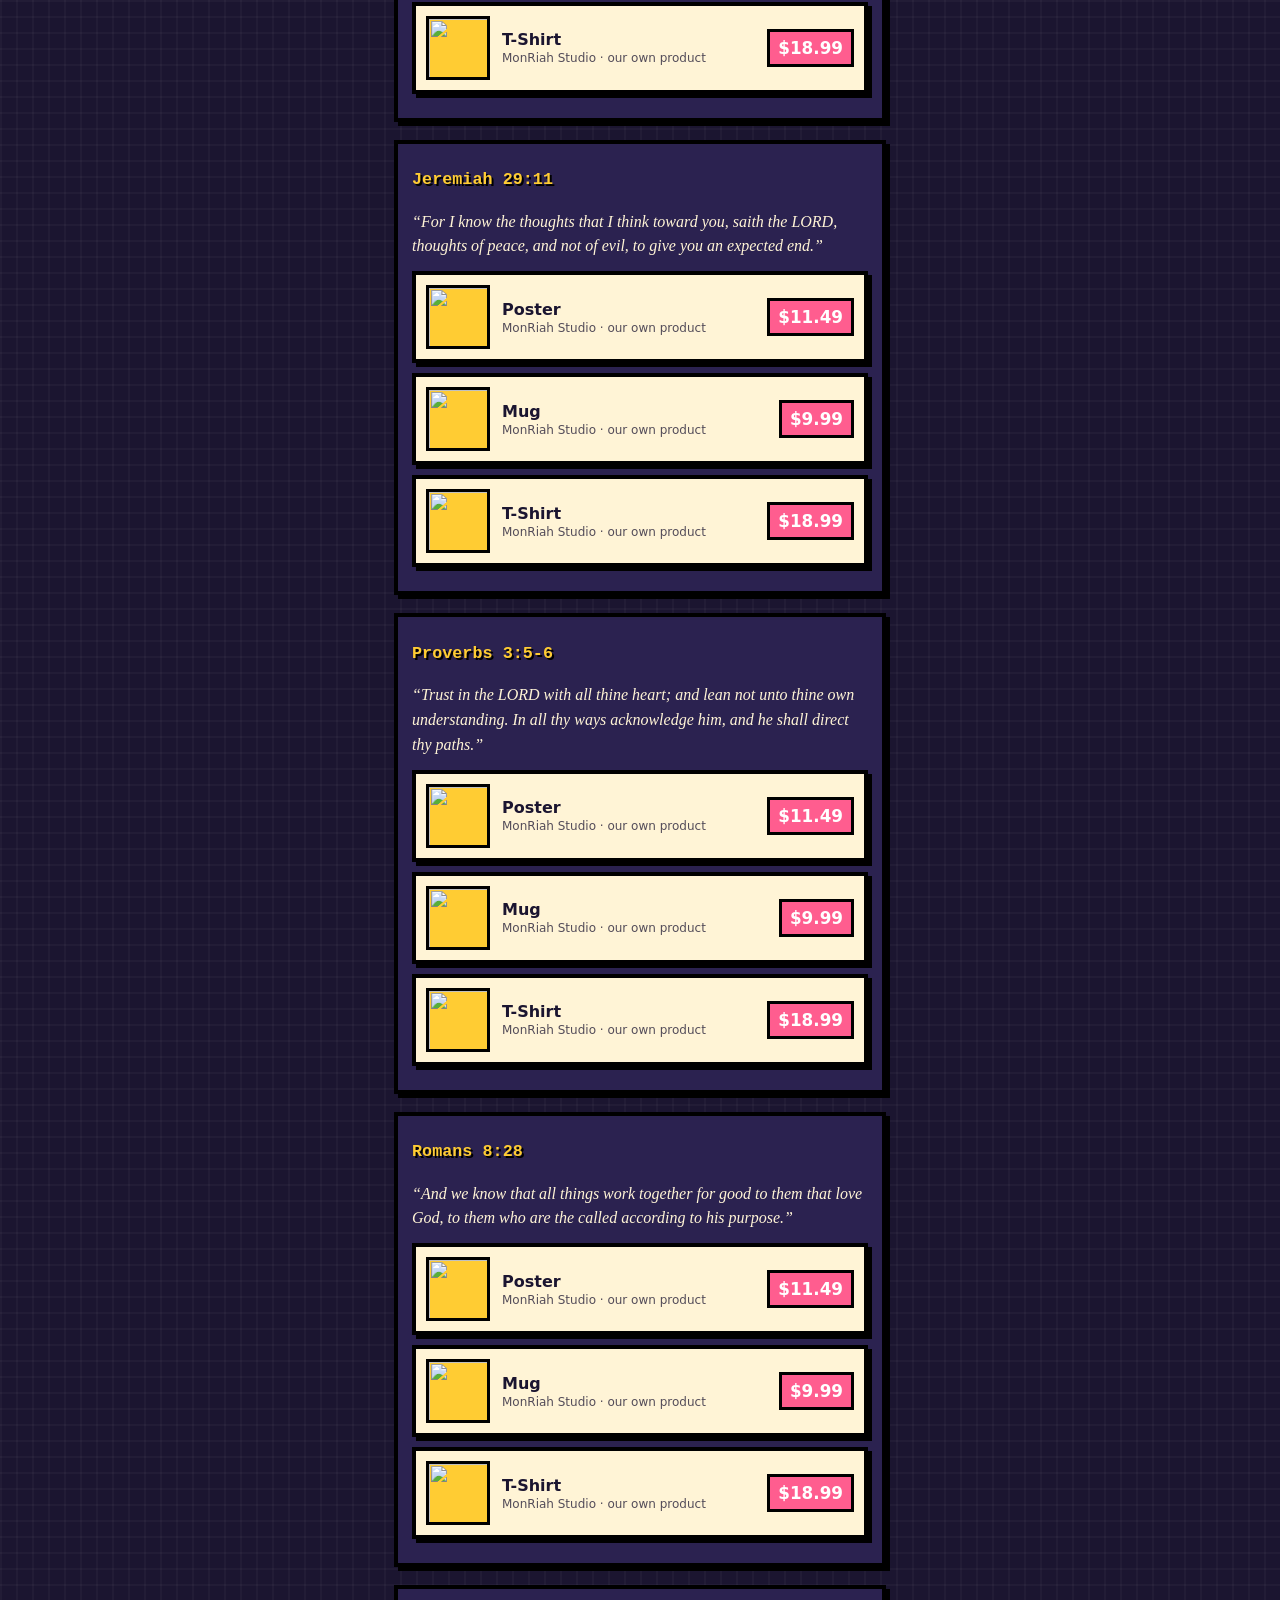
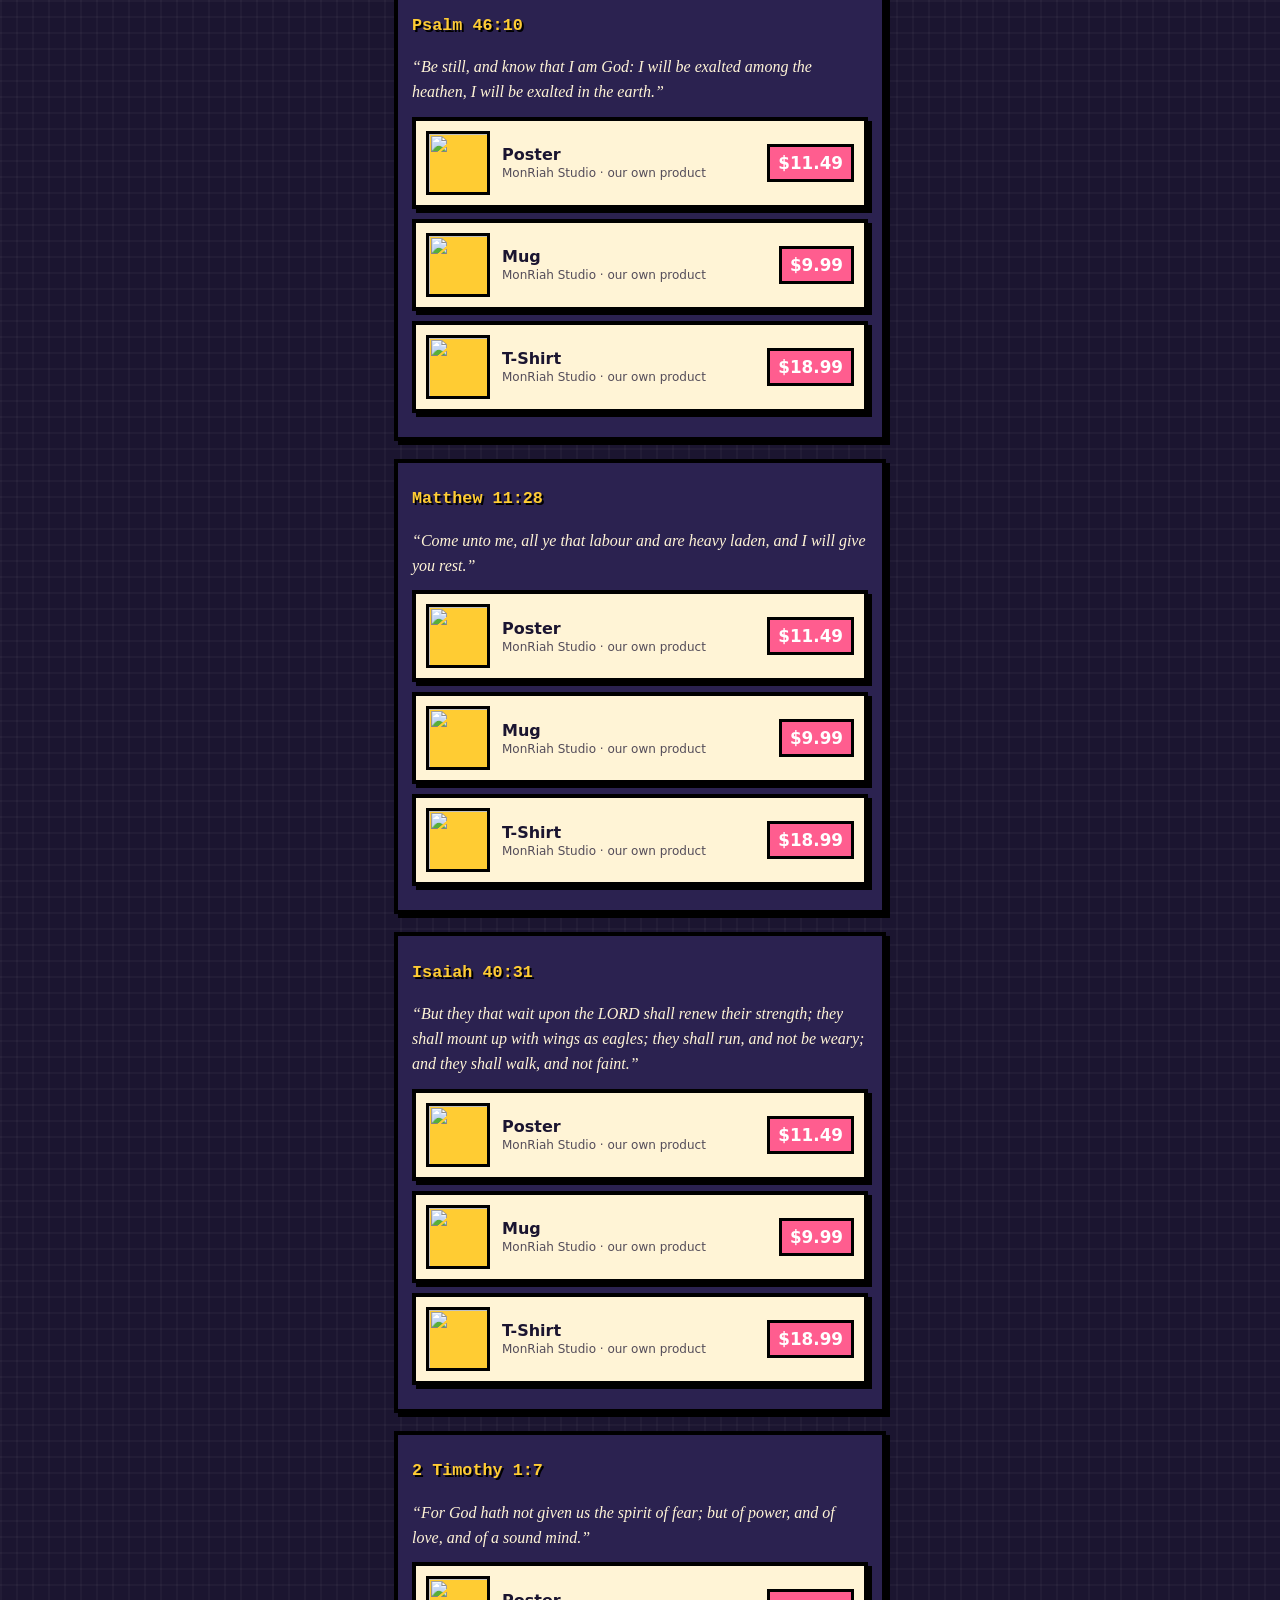
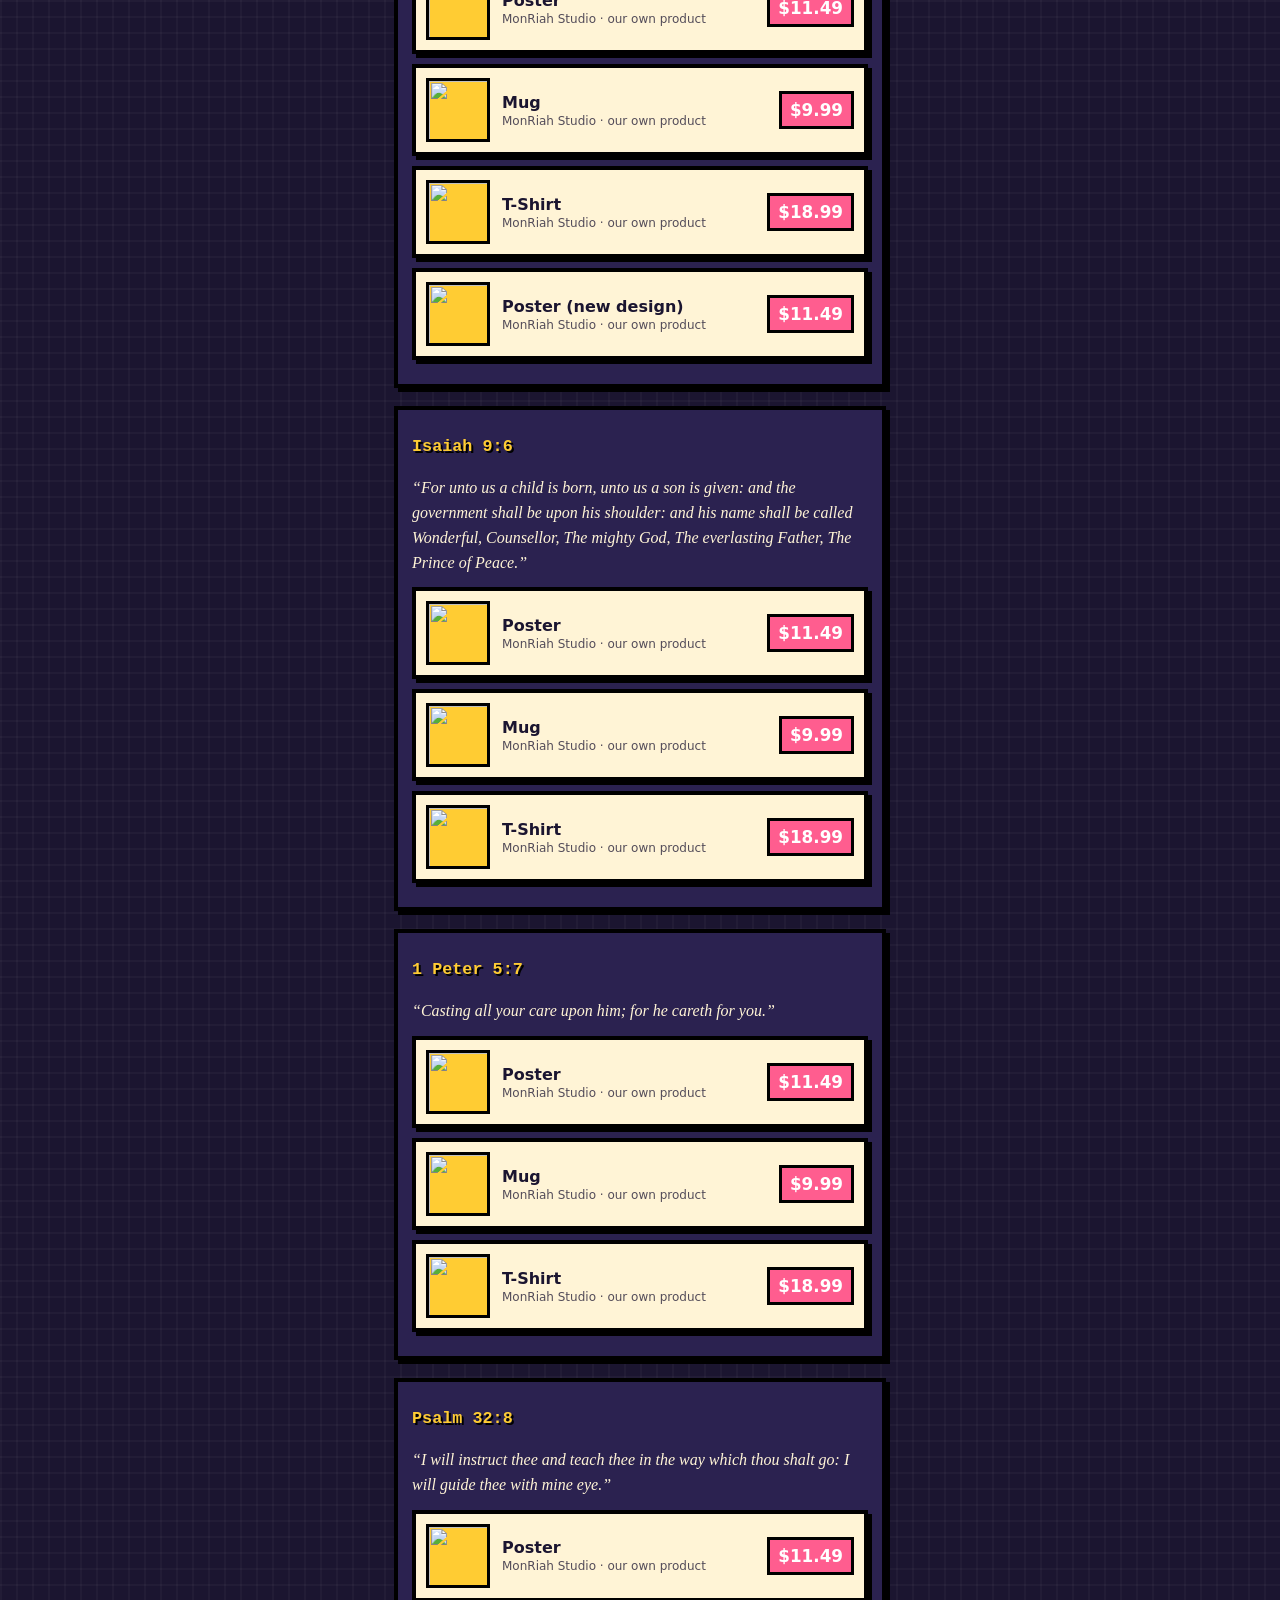
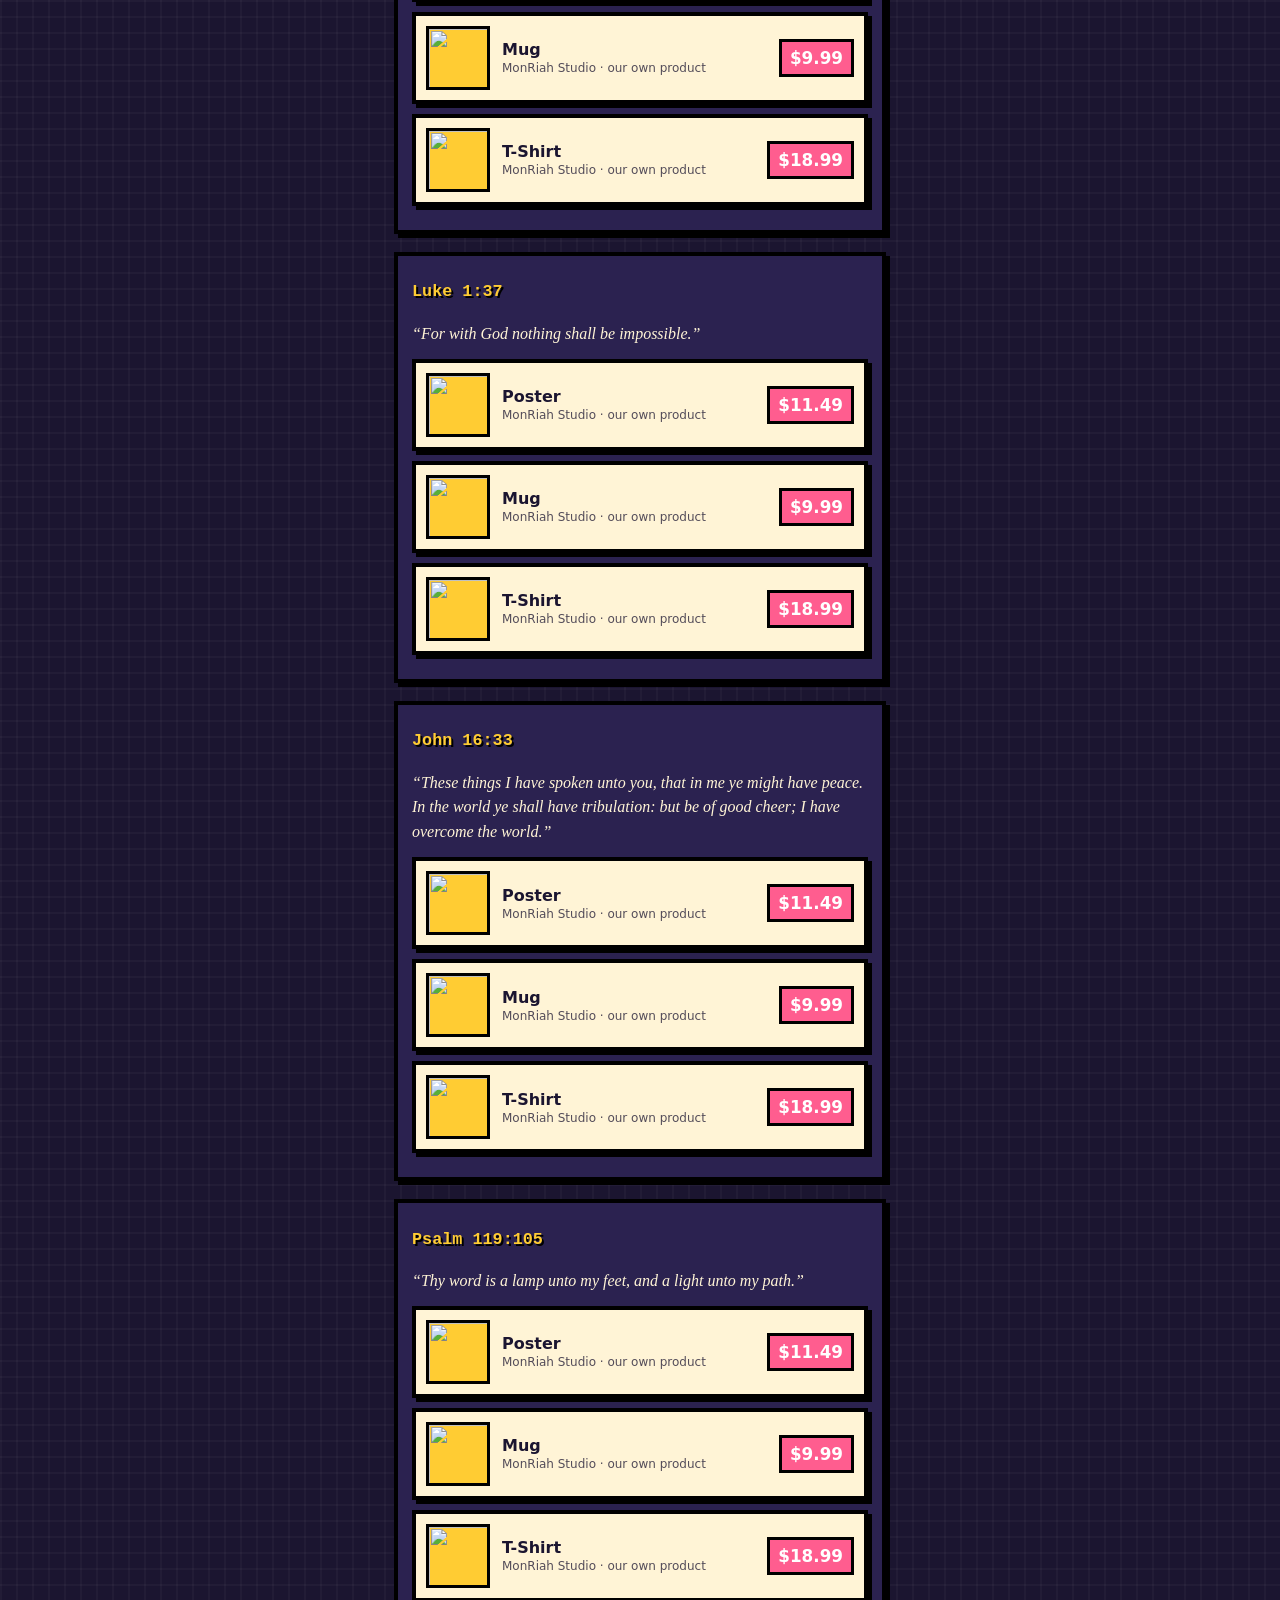
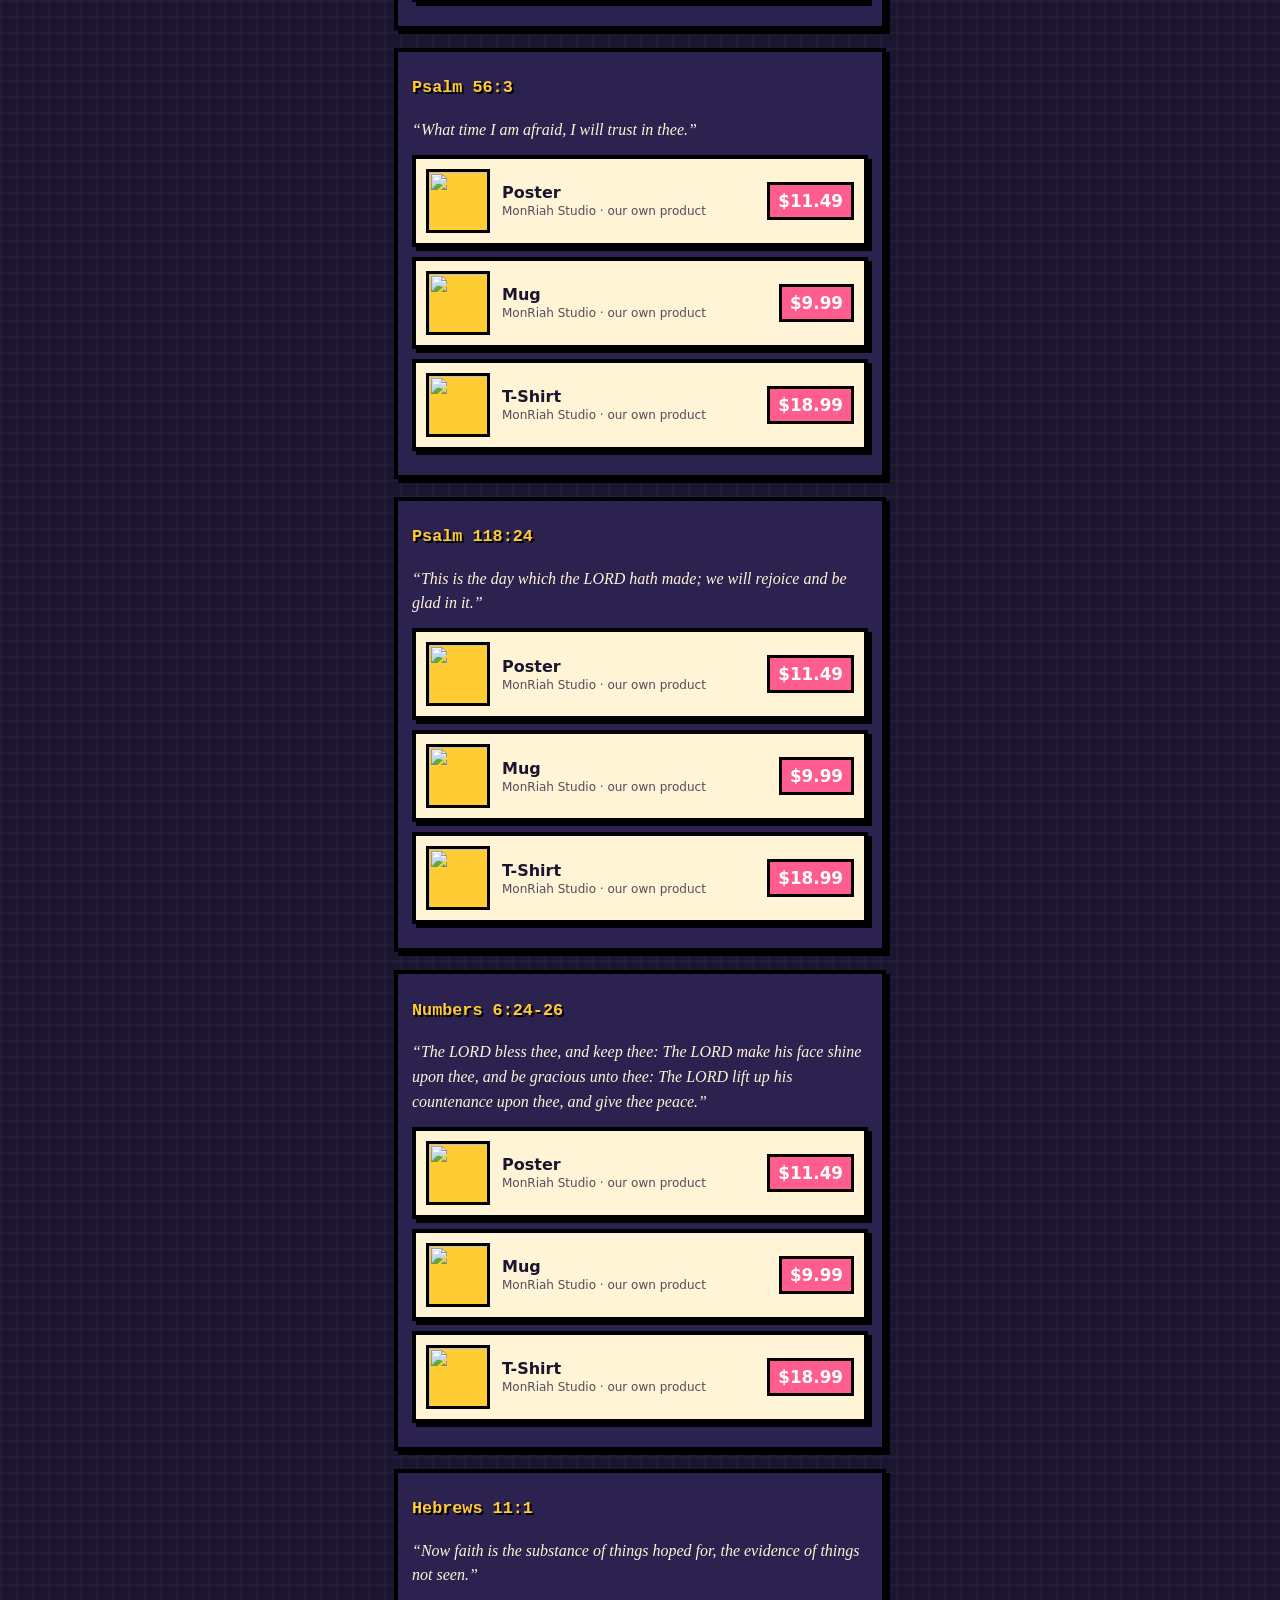
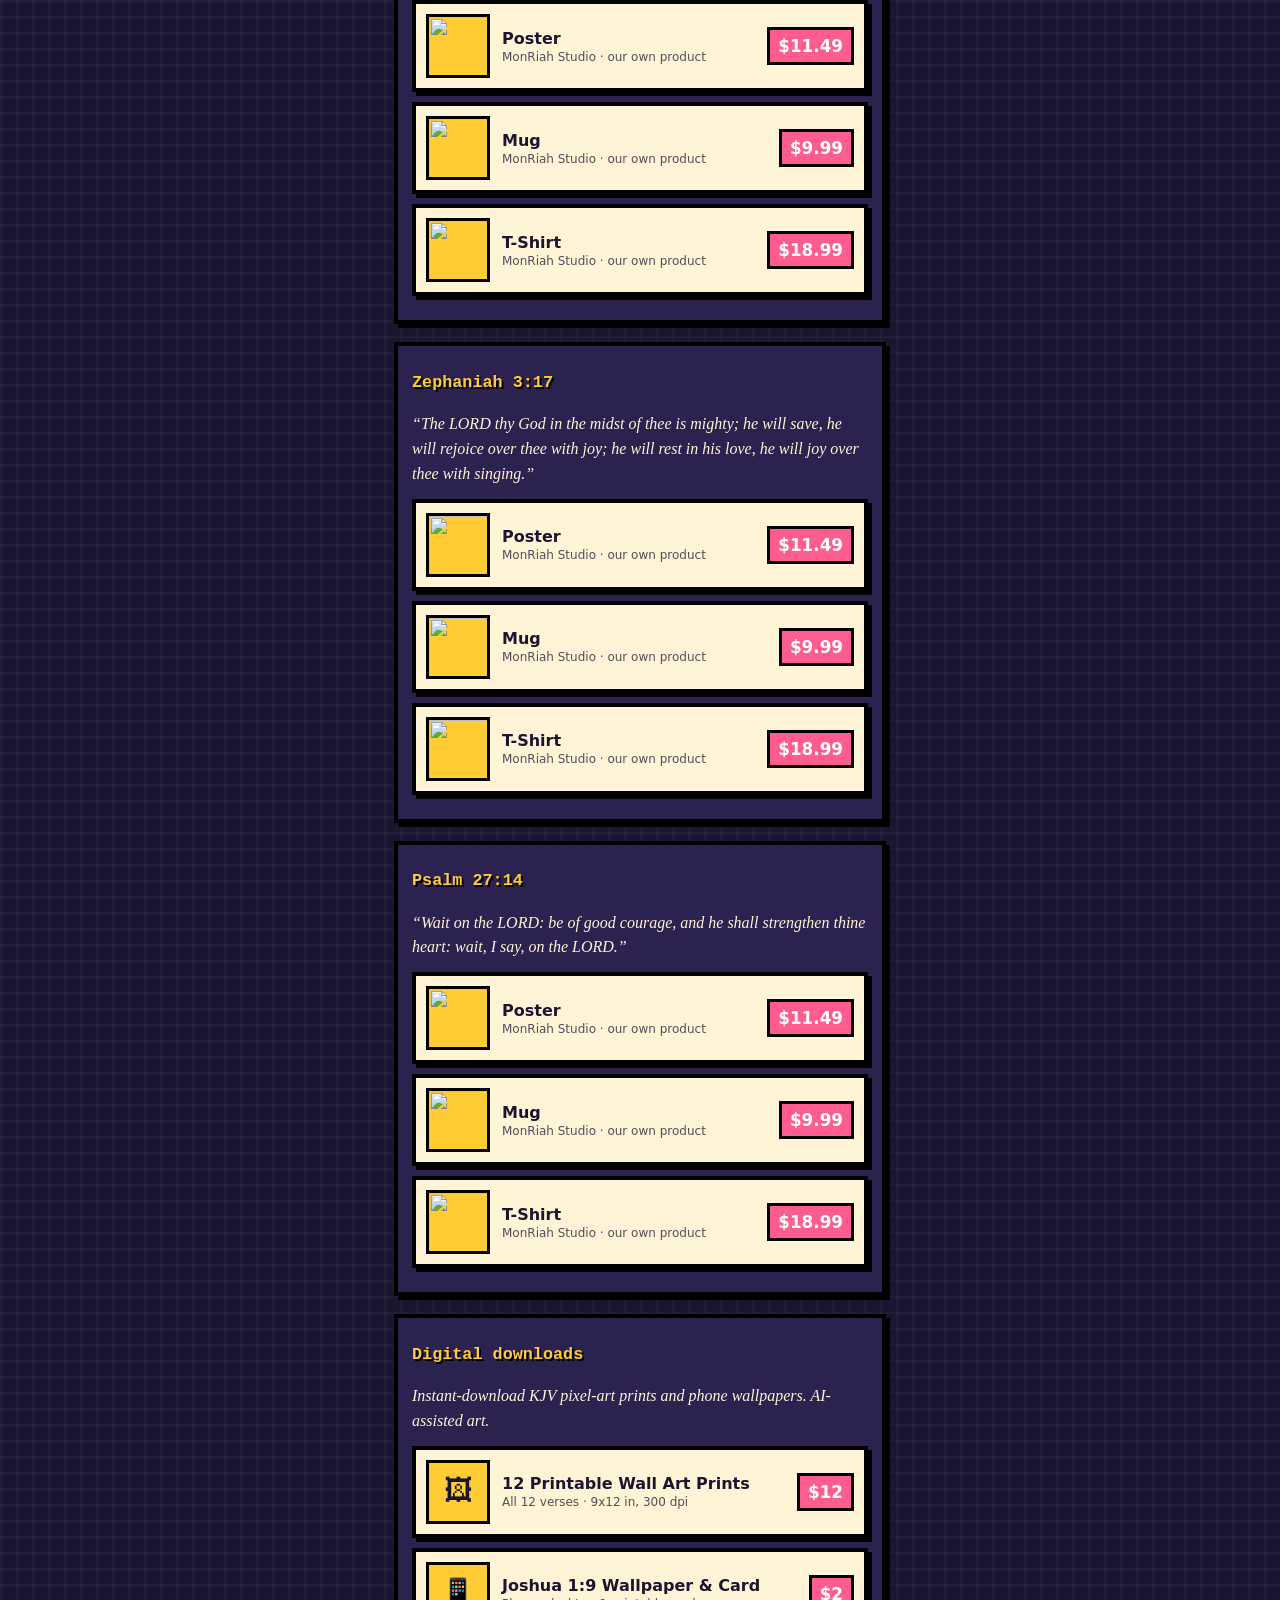
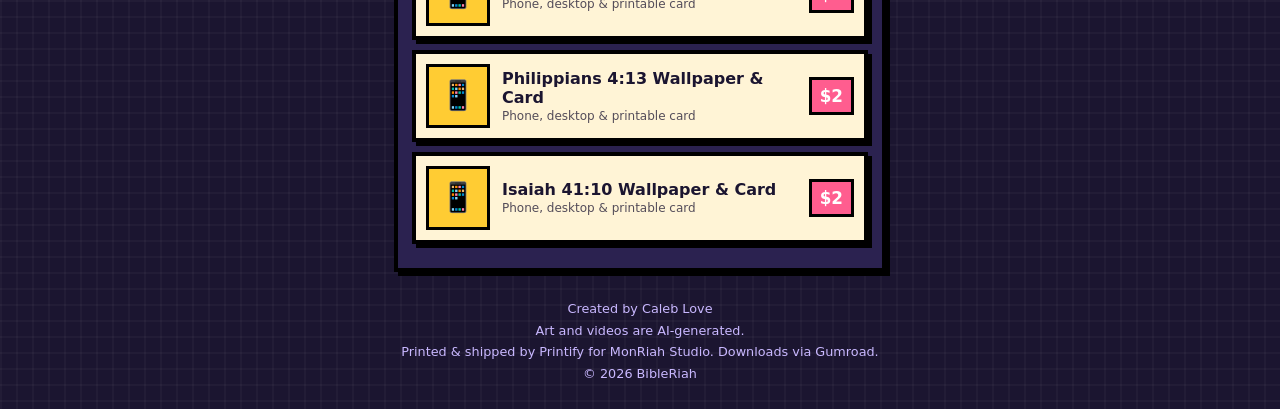
==== commit 6e6359c2: "Link page: 2 Timothy 1:7 new mug/tee; add Hebrews 11:1, Zephaniah 3:17, Psalm 27:14 poster/mug/tee" ====
--- a/links/index.html
+++ b/links/index.html
@@ -62,8 +62,8 @@
 <a class="b" href="https://monriah-studio.printify.me/product/33644230" rel="noopener"><img class="th" src="https://images-api.printify.com/mockup/6ae21370fb5622f15a0c020b/65216/6310/isaiah-4031-bible-verse-mug-pixel-art-christian-coffee-mug-kjv-but-they-that-wait-upon-the-lord.jpg?camera_label=front&amp;revision=1793201017656" alt="" loading="eager" decoding="async" width="64" height="64"><span class="tx"><span class="n">Mug</span><span class="s">MonRiah Studio &middot; our own product</span></span><span class="pr">$9.99</span></a>
 <a class="b" href="https://monriah-studio.printify.me/product/33644231" rel="noopener"><img class="th" src="https://images-api.printify.com/mockup/6ae213732b4069900500abd0/18542/102044/isaiah-4031-bible-verse-shirt-pixel-art-scripture-tee-kjv-but-they-that-wait-upon-the-lord.jpg?camera_label=front-2&amp;revision=1793201018413" alt="" loading="eager" decoding="async" width="64" height="64"><span class="tx"><span class="n">T-Shirt</span><span class="s">MonRiah Studio &middot; our own product</span></span><span class="pr">$18.99</span></a></section>
 <section class="v px" id="2tim-1-7"><h2><a href="#2tim-1-7">2 Timothy 1:7</a></h2><p class="q">&ldquo;For God hath not given us the spirit of fear; but of power, and of love, and of a sound mind.&rdquo;</p><a class="b" href="https://monriah-studio.printify.me/product/33634741" rel="noopener"><img class="th" src="https://images-api.printify.com/mockup/6ae1966f110f635ec10ea8e4/43135/94677/2-timothy-17-bible-verse-poster-pixel-art-christian-wall-art-kjv-for-god-hath-not-given-us.jpg?camera_label=front&amp;revision=1793169013069" alt="" loading="eager" decoding="async" width="64" height="64"><span class="tx"><span class="n">Poster</span><span class="s">MonRiah Studio &middot; our own product</span></span><span class="pr">$11.49</span></a>
-<a class="b" href="https://monriah-studio.printify.me/product/33634742" rel="noopener"><img class="th" src="https://images-api.printify.com/mockup/6ae19670aecc3bcd3c007dcc/65216/6310/2-timothy-17-bible-verse-mug-pixel-art-christian-coffee-mug-kjv-for-god-hath-not-given-us.jpg?camera_label=front&amp;revision=1793169013797" alt="" loading="eager" decoding="async" width="64" height="64"><span class="tx"><span class="n">Mug</span><span class="s">MonRiah Studio &middot; our own product</span></span><span class="pr">$9.99</span></a>
-<a class="b" href="https://monriah-studio.printify.me/product/33634744" rel="noopener"><img class="th" src="https://images-api.printify.com/mockup/6ae19672d313aeb8b30bde8f/18542/102044/2-timothy-17-bible-verse-shirt-pixel-art-scripture-tee-kjv-for-god-hath-not-given-us.jpg?camera_label=front-2&amp;revision=1793169015194" alt="" loading="eager" decoding="async" width="64" height="64"><span class="tx"><span class="n">T-Shirt</span><span class="s">MonRiah Studio &middot; our own product</span></span><span class="pr">$18.99</span></a>
+<a class="b" href="https://monriah-studio.printify.me/product/33664565" rel="noopener"><img class="th" src="https://images-api.printify.com/mockup/6ae29291764a85d2070e3a40/65216/6310/2-timothy-17-bible-verse-mug-pixel-art-christian-coffee-mug-kjv-for-god-hath-not-given-us.jpg?camera_label=front&amp;revision=1793233558440&amp;s=2048" alt="" loading="eager" decoding="async" width="64" height="64"><span class="tx"><span class="n">Mug</span><span class="s">MonRiah Studio &middot; our own product</span></span><span class="pr">$9.99</span></a>
+<a class="b" href="https://monriah-studio.printify.me/product/33664566" rel="noopener"><img class="th" src="https://images-api.printify.com/mockup/6ae29293764a85d2070e3a42/18542/102044/2-timothy-17-bible-verse-shirt-pixel-art-scripture-tee-kjv-for-god-hath-not-given-us.jpg?camera_label=front-2&amp;revision=1793233559899&amp;s=2048" alt="" loading="eager" decoding="async" width="64" height="64"><span class="tx"><span class="n">T-Shirt</span><span class="s">MonRiah Studio &middot; our own product</span></span><span class="pr">$18.99</span></a>
 <a class="b" href="https://monriah-studio.printify.me/product/33664564" rel="noopener"><img class="th" src="https://images-api.printify.com/mockup/6ae292908bbf35b5a6094f8b/43135/94677/2-timothy-17-bible-verse-poster-pixel-art-christian-wall-art-kjv-for-god-hath-not-given-us.jpg?camera_label=front&amp;revision=1793233557905" alt="" loading="eager" decoding="async" width="64" height="64"><span class="tx"><span class="n">Poster (new design)</span><span class="s">MonRiah Studio &middot; our own product</span></span><span class="pr">$11.49</span></a></section>
 <section class="v px" id="isa-9-6"><h2><a href="#isa-9-6">Isaiah 9:6</a></h2><p class="q">&ldquo;For unto us a child is born, unto us a son is given: and the government shall be upon his shoulder: and his name shall be called Wonderful, Counsellor, The mighty God, The everlasting Father, The Prince of Peace.&rdquo;</p><a class="b" href="https://monriah-studio.printify.me/product/33636824" rel="noopener"><img class="th" src="https://images-api.printify.com/mockup/6ae1c1da61dd1899de08046e/43135/94677/isaiah-96-bible-verse-poster-pixel-art-christian-wall-art-kjv-for-unto-us-a-child-is-born.jpg?camera_label=front&amp;revision=1793180129347" alt="" loading="eager" decoding="async" width="64" height="64"><span class="tx"><span class="n">Poster</span><span class="s">MonRiah Studio &middot; our own product</span></span><span class="pr">$11.49</span></a>
 <a class="b" href="https://monriah-studio.printify.me/product/33636825" rel="noopener"><img class="th" src="https://images-api.printify.com/mockup/6ae1c1dc824e09e43c046f4b/65216/6310/isaiah-96-bible-verse-mug-pixel-art-christian-coffee-mug-kjv-for-unto-us-a-child-is-born.jpg?camera_label=front" alt="" loading="eager" decoding="async" width="64" height="64"><span class="tx"><span class="n">Mug</span><span class="s">MonRiah Studio &middot; our own product</span></span><span class="pr">$9.99</span></a>
@@ -92,6 +92,15 @@
 <section class="v px" id="num-6-24-26"><h2><a href="#num-6-24-26">Numbers 6:24-26</a></h2><p class="q">&ldquo;The LORD bless thee, and keep thee: The LORD make his face shine upon thee, and be gracious unto thee: The LORD lift up his countenance upon thee, and give thee peace.&rdquo;</p><a class="b" href="https://monriah-studio.printify.me/product/33686289" rel="noopener"><img class="th" src="https://images-api.printify.com/mockup/6ae35ebbbeaa277cc307d329/43135/94677/numbers-624-26-bible-verse-poster-pixel-art-christian-wall-art-kjv-the-lord-bless-thee.jpg?camera_label=front&amp;revision=1793285826095" alt="" loading="eager" decoding="async" width="64" height="64"><span class="tx"><span class="n">Poster</span><span class="s">MonRiah Studio &middot; our own product</span></span><span class="pr">$11.49</span></a>
 <a class="b" href="https://monriah-studio.printify.me/product/33686290" rel="noopener"><img class="th" src="https://images-api.printify.com/mockup/6ae35ebc6f397b07a204c6ac/65216/6310/numbers-624-26-bible-verse-mug-pixel-art-christian-coffee-mug-kjv-the-lord-bless-thee.jpg?camera_label=front&amp;revision=1793285826606" alt="" loading="eager" decoding="async" width="64" height="64"><span class="tx"><span class="n">Mug</span><span class="s">MonRiah Studio &middot; our own product</span></span><span class="pr">$9.99</span></a>
 <a class="b" href="https://monriah-studio.printify.me/product/33686293" rel="noopener"><img class="th" src="https://images-api.printify.com/mockup/6ae35ebe6f397b07a204c6ad/18542/102044/numbers-624-26-bible-verse-shirt-pixel-art-scripture-tee-kjv-the-lord-bless-thee.jpg?camera_label=front-2&amp;revision=1793285827994" alt="" loading="eager" decoding="async" width="64" height="64"><span class="tx"><span class="n">T-Shirt</span><span class="s">MonRiah Studio &middot; our own product</span></span><span class="pr">$18.99</span></a></section>
+<section class="v px" id="heb-11-1"><h2><a href="#heb-11-1">Hebrews 11:1</a></h2><p class="q">&ldquo;Now faith is the substance of things hoped for, the evidence of things not seen.&rdquo;</p><a class="b" href="https://monriah-studio.printify.me/product/33690770" rel="noopener"><img class="th" src="https://images-api.printify.com/mockup/6ae37e61993bd0438408df4c/43135/94677/hebrews-111-bible-verse-poster-pixel-art-christian-wall-art-kjv-now-faith-is-the-substance.jpg?camera_label=front&amp;revision=1793293927118&amp;s=2048" alt="" loading="eager" decoding="async" width="64" height="64"><span class="tx"><span class="n">Poster</span><span class="s">MonRiah Studio &middot; our own product</span></span><span class="pr">$11.49</span></a>
+<a class="b" href="https://monriah-studio.printify.me/product/33690771" rel="noopener"><img class="th" src="https://images-api.printify.com/mockup/6ae37e62ad794826c6079b89/65216/6310/hebrews-111-bible-verse-mug-pixel-art-christian-coffee-mug-kjv-now-faith-is-the-substance.jpg?camera_label=front&amp;revision=1793293932707&amp;s=2048" alt="" loading="eager" decoding="async" width="64" height="64"><span class="tx"><span class="n">Mug</span><span class="s">MonRiah Studio &middot; our own product</span></span><span class="pr">$9.99</span></a>
+<a class="b" href="https://monriah-studio.printify.me/product/33690772" rel="noopener"><img class="th" src="https://images-api.printify.com/mockup/6ae37e64e367827cf604122e/18542/102044/hebrews-111-bible-verse-shirt-pixel-art-scripture-tee-kjv-now-faith-is-the-substance-of-things.jpg?camera_label=front-2&amp;revision=1793293933059&amp;s=2048" alt="" loading="eager" decoding="async" width="64" height="64"><span class="tx"><span class="n">T-Shirt</span><span class="s">MonRiah Studio &middot; our own product</span></span><span class="pr">$18.99</span></a></section>
+<section class="v px" id="zeph-3-17"><h2><a href="#zeph-3-17">Zephaniah 3:17</a></h2><p class="q">&ldquo;The LORD thy God in the midst of thee is mighty; he will save, he will rejoice over thee with joy; he will rest in his love, he will joy over thee with singing.&rdquo;</p><a class="b" href="https://monriah-studio.printify.me/product/33688050" rel="noopener"><img class="th" src="https://images-api.printify.com/mockup/6ae3699846197d6fc00c4a3f/43135/94677/zephaniah-317-bible-verse-poster-pixel-art-christian-wall-art-kjv-the-lord-thy-god-in-the-midst.jpg?camera_label=front&amp;revision=1793288606258&amp;s=2048" alt="" loading="eager" decoding="async" width="64" height="64"><span class="tx"><span class="n">Poster</span><span class="s">MonRiah Studio &middot; our own product</span></span><span class="pr">$11.49</span></a>
+<a class="b" href="https://monriah-studio.printify.me/product/33688051" rel="noopener"><img class="th" src="https://images-api.printify.com/mockup/6ae36999f3a63843c50eb8ab/65216/6310/zephaniah-317-bible-verse-mug-pixel-art-christian-coffee-mug-kjv-the-lord-thy-god-in-the-midst.jpg?camera_label=front&amp;revision=1793288606990&amp;s=2048" alt="" loading="eager" decoding="async" width="64" height="64"><span class="tx"><span class="n">Mug</span><span class="s">MonRiah Studio &middot; our own product</span></span><span class="pr">$9.99</span></a>
+<a class="b" href="https://monriah-studio.printify.me/product/33688052" rel="noopener"><img class="th" src="https://images-api.printify.com/mockup/6ae3699be33d6bffec073d54/18542/102044/zephaniah-317-bible-verse-shirt-pixel-art-scripture-tee-kjv-the-lord-thy-god-in-the-midst.jpg?camera_label=front-2&amp;revision=1793288608488&amp;s=2048" alt="" loading="eager" decoding="async" width="64" height="64"><span class="tx"><span class="n">T-Shirt</span><span class="s">MonRiah Studio &middot; our own product</span></span><span class="pr">$18.99</span></a></section>
+<section class="v px" id="ps-27-14"><h2><a href="#ps-27-14">Psalm 27:14</a></h2><p class="q">&ldquo;Wait on the LORD: be of good courage, and he shall strengthen thine heart: wait, I say, on the LORD.&rdquo;</p><a class="b" href="https://monriah-studio.printify.me/product/33688599" rel="noopener"><img class="th" src="https://images-api.printify.com/mockup/6ae36cac993bd0438408cc73/43135/94677/psalm-2714-bible-verse-poster-pixel-art-christian-wall-art-kjv-wait-on-the-lord.jpg?camera_label=front&amp;revision=1793289393838&amp;s=2048" alt="" loading="eager" decoding="async" width="64" height="64"><span class="tx"><span class="n">Poster</span><span class="s">MonRiah Studio &middot; our own product</span></span><span class="pr">$11.49</span></a>
+<a class="b" href="https://monriah-studio.printify.me/product/33688601" rel="noopener"><img class="th" src="https://images-api.printify.com/mockup/6ae36cadcd1c2c6425086c49/65216/6310/psalm-2714-bible-verse-mug-pixel-art-christian-coffee-mug-kjv-wait-on-the-lord.jpg?camera_label=front&amp;revision=1793289394582&amp;s=2048" alt="" loading="eager" decoding="async" width="64" height="64"><span class="tx"><span class="n">Mug</span><span class="s">MonRiah Studio &middot; our own product</span></span><span class="pr">$9.99</span></a>
+<a class="b" href="https://monriah-studio.printify.me/product/33688602" rel="noopener"><img class="th" src="https://images-api.printify.com/mockup/6ae36cafcd1c2c6425086c4b/18542/102044/psalm-2714-bible-verse-shirt-pixel-art-scripture-tee-kjv-wait-on-the-lord.jpg?camera_label=front-2&amp;revision=1793289395813&amp;s=2048" alt="" loading="eager" decoding="async" width="64" height="64"><span class="tx"><span class="n">T-Shirt</span><span class="s">MonRiah Studio &middot; our own product</span></span><span class="pr">$18.99</span></a></section>
 <section class="v px" id="downloads"><h2><a href="#downloads">Digital downloads</a></h2><p class="q">Instant-download KJV pixel-art prints and phone wallpapers. AI-assisted art.</p><a class="b" href="https://monriahstudio.gumroad.com/l/zcbwlz" rel="noopener"><span class="th">&#128444;</span><span class="tx"><span class="n">12 Printable Wall Art Prints</span><span class="s">All 12 verses &middot; 9x12 in, 300 dpi</span></span><span class="pr">$12</span></a>
 <a class="b" href="https://monriahstudio.gumroad.com/l/dysbts" rel="noopener"><span class="th">&#128241;</span><span class="tx"><span class="n">Joshua 1:9 Wallpaper &amp; Card</span><span class="s">Phone, desktop &amp; printable card</span></span><span class="pr">$2</span></a>
 <a class="b" href="https://monriahstudio.gumroad.com/l/tzqcba" rel="noopener"><span class="th">&#128241;</span><span class="tx"><span class="n">Philippians 4:13 Wallpaper &amp; Card</span><span class="s">Phone, desktop &amp; printable card</span></span><span class="pr">$2</span></a>
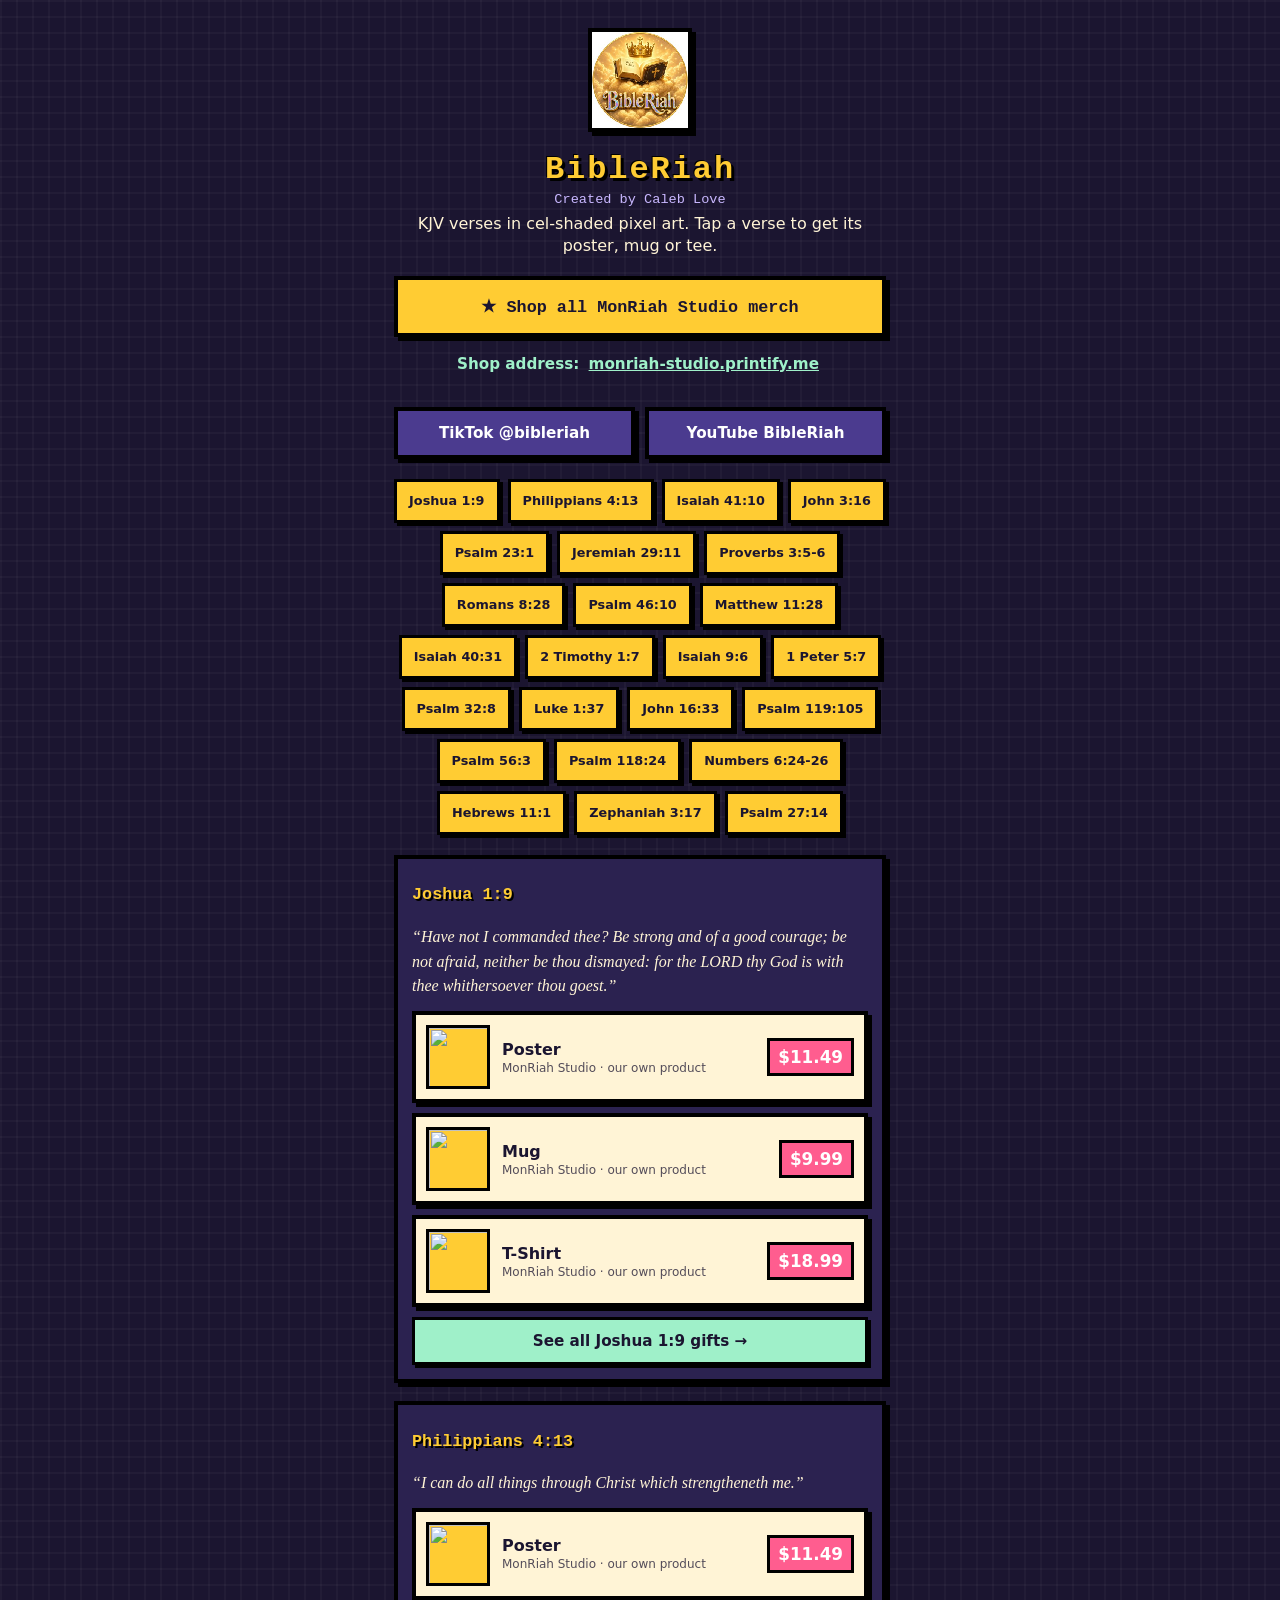
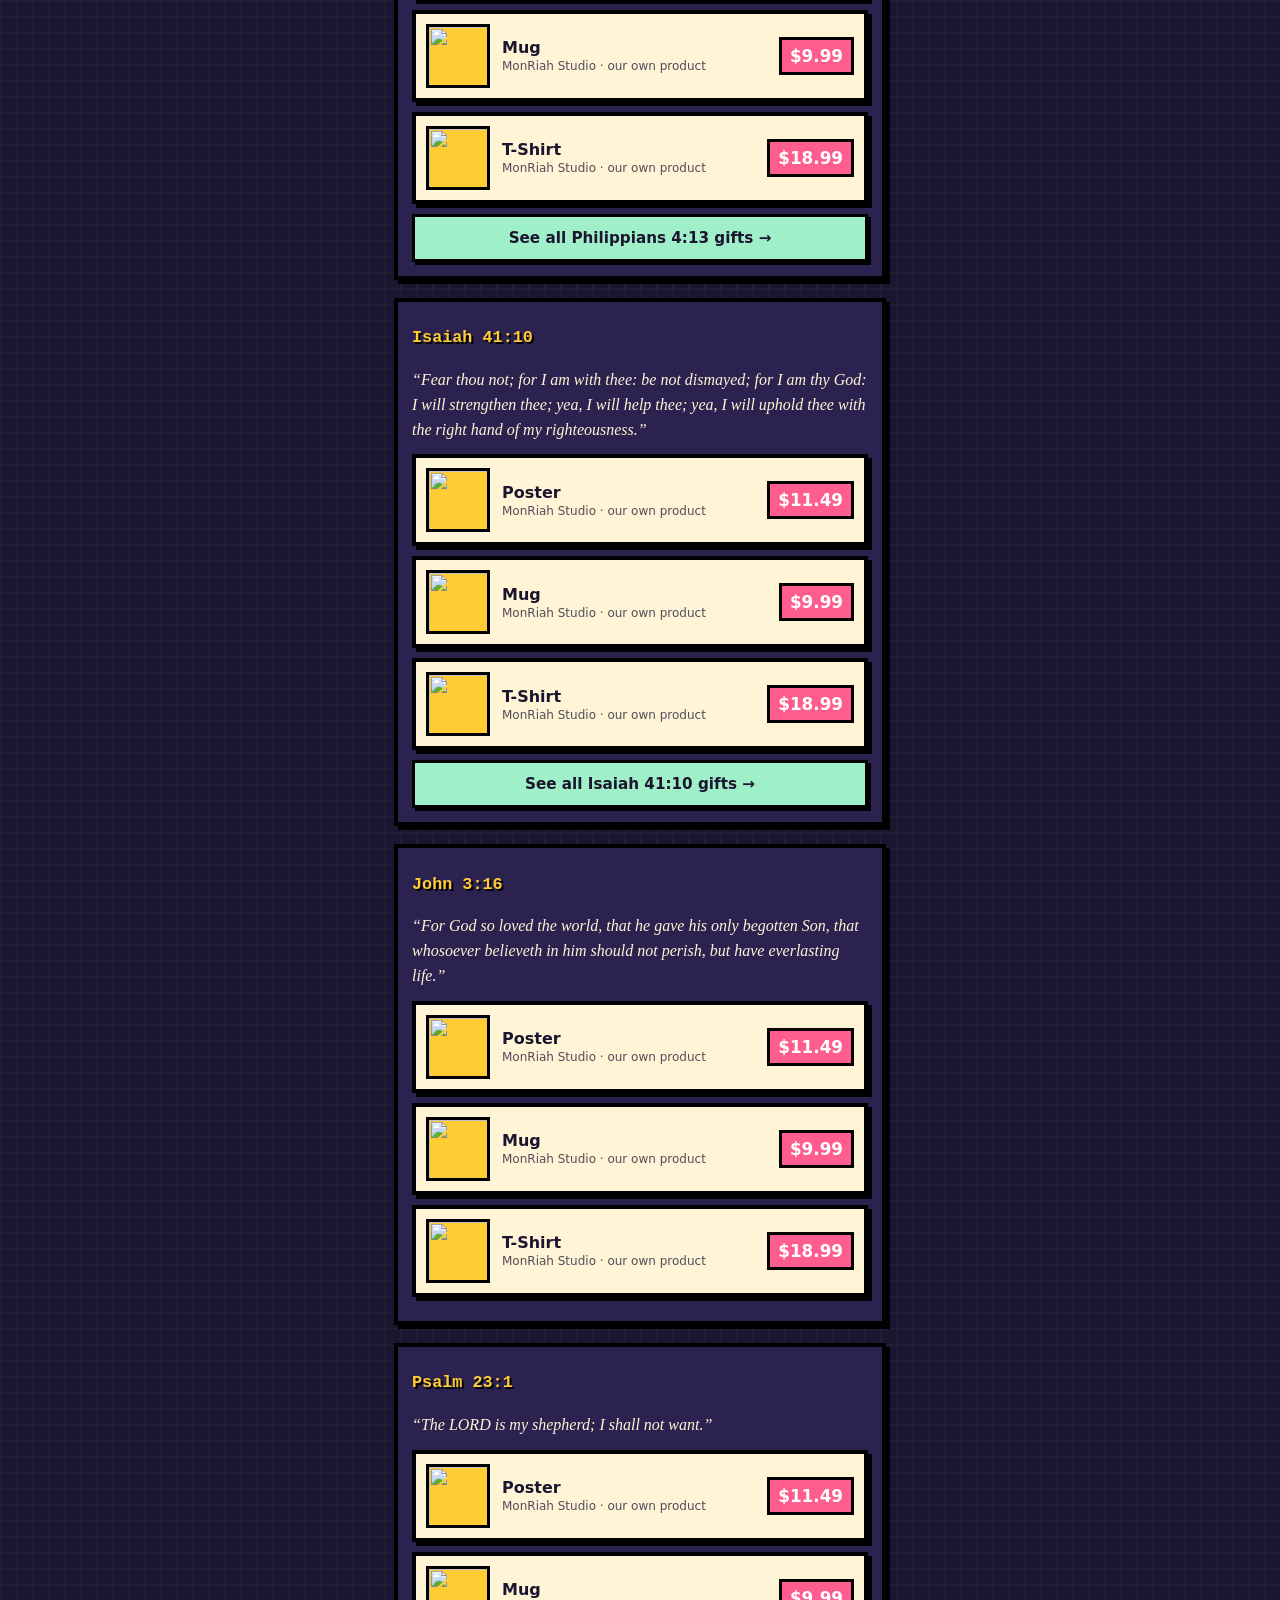
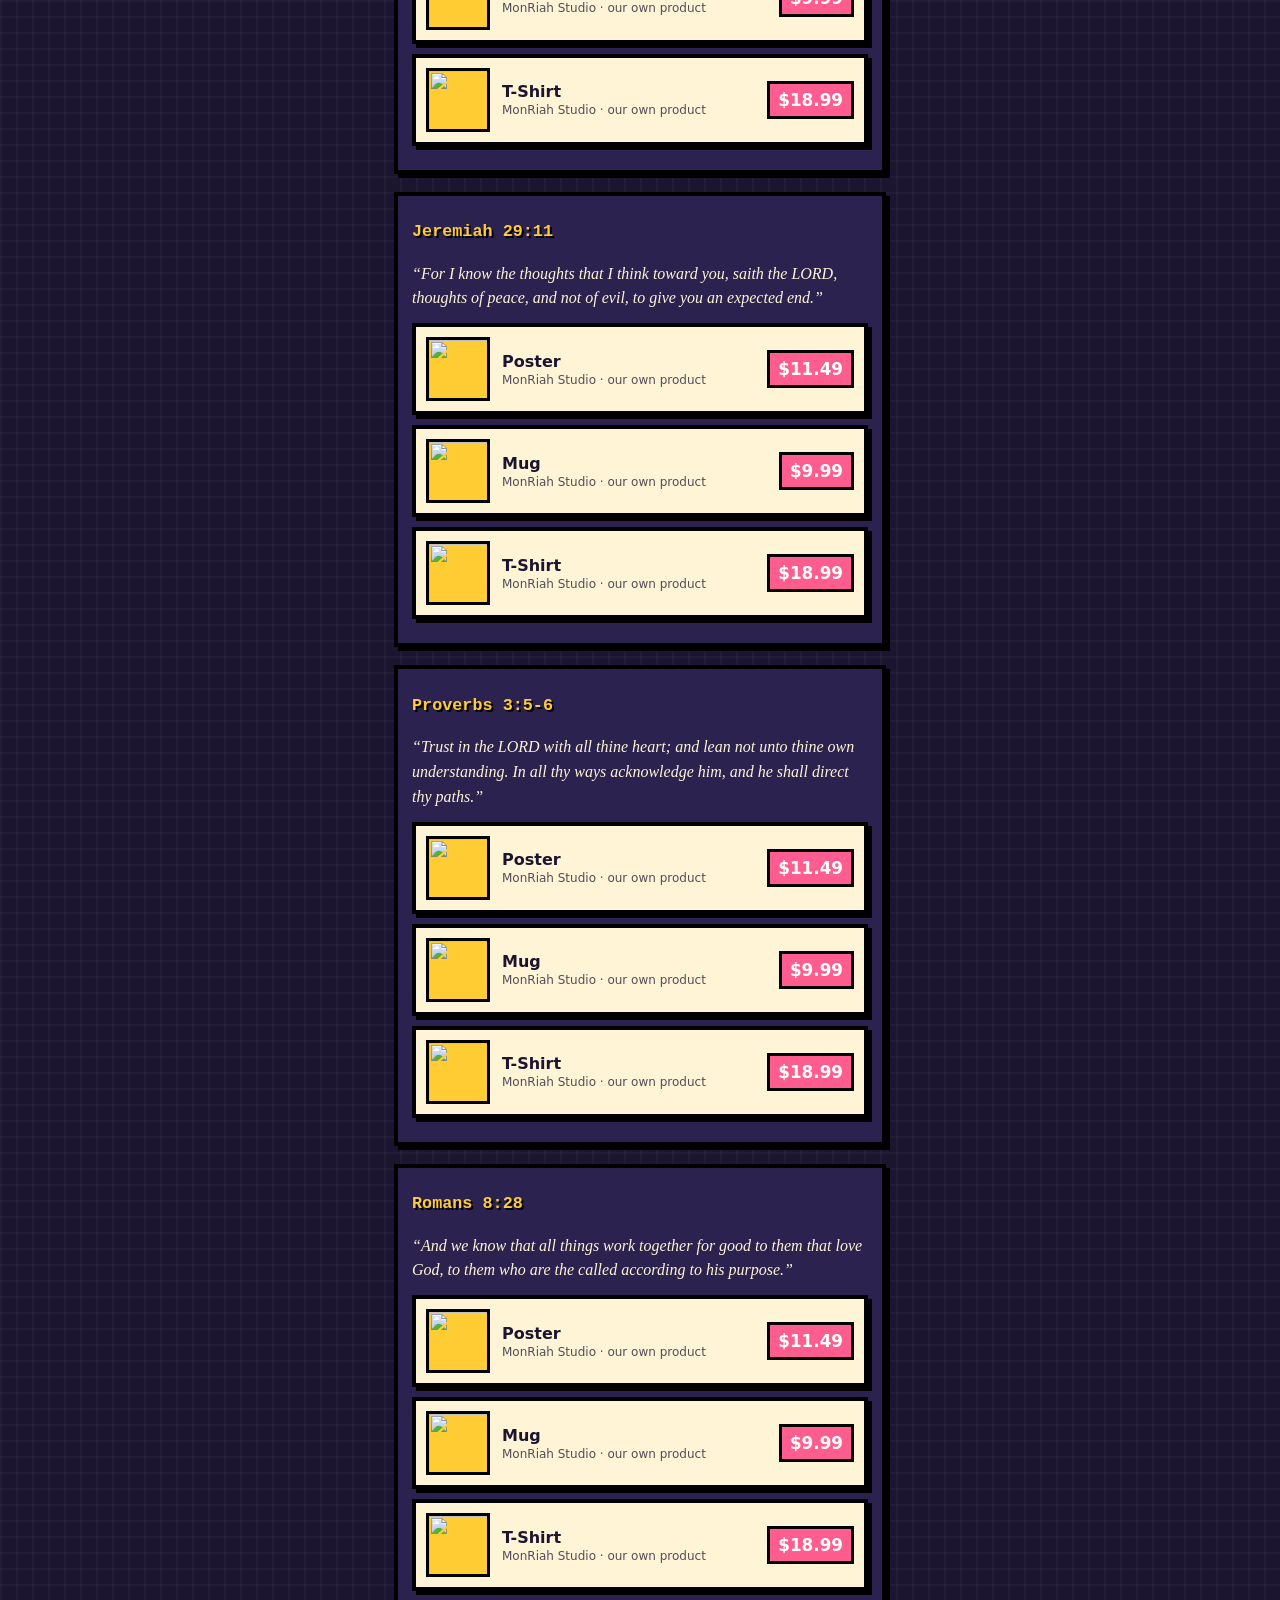
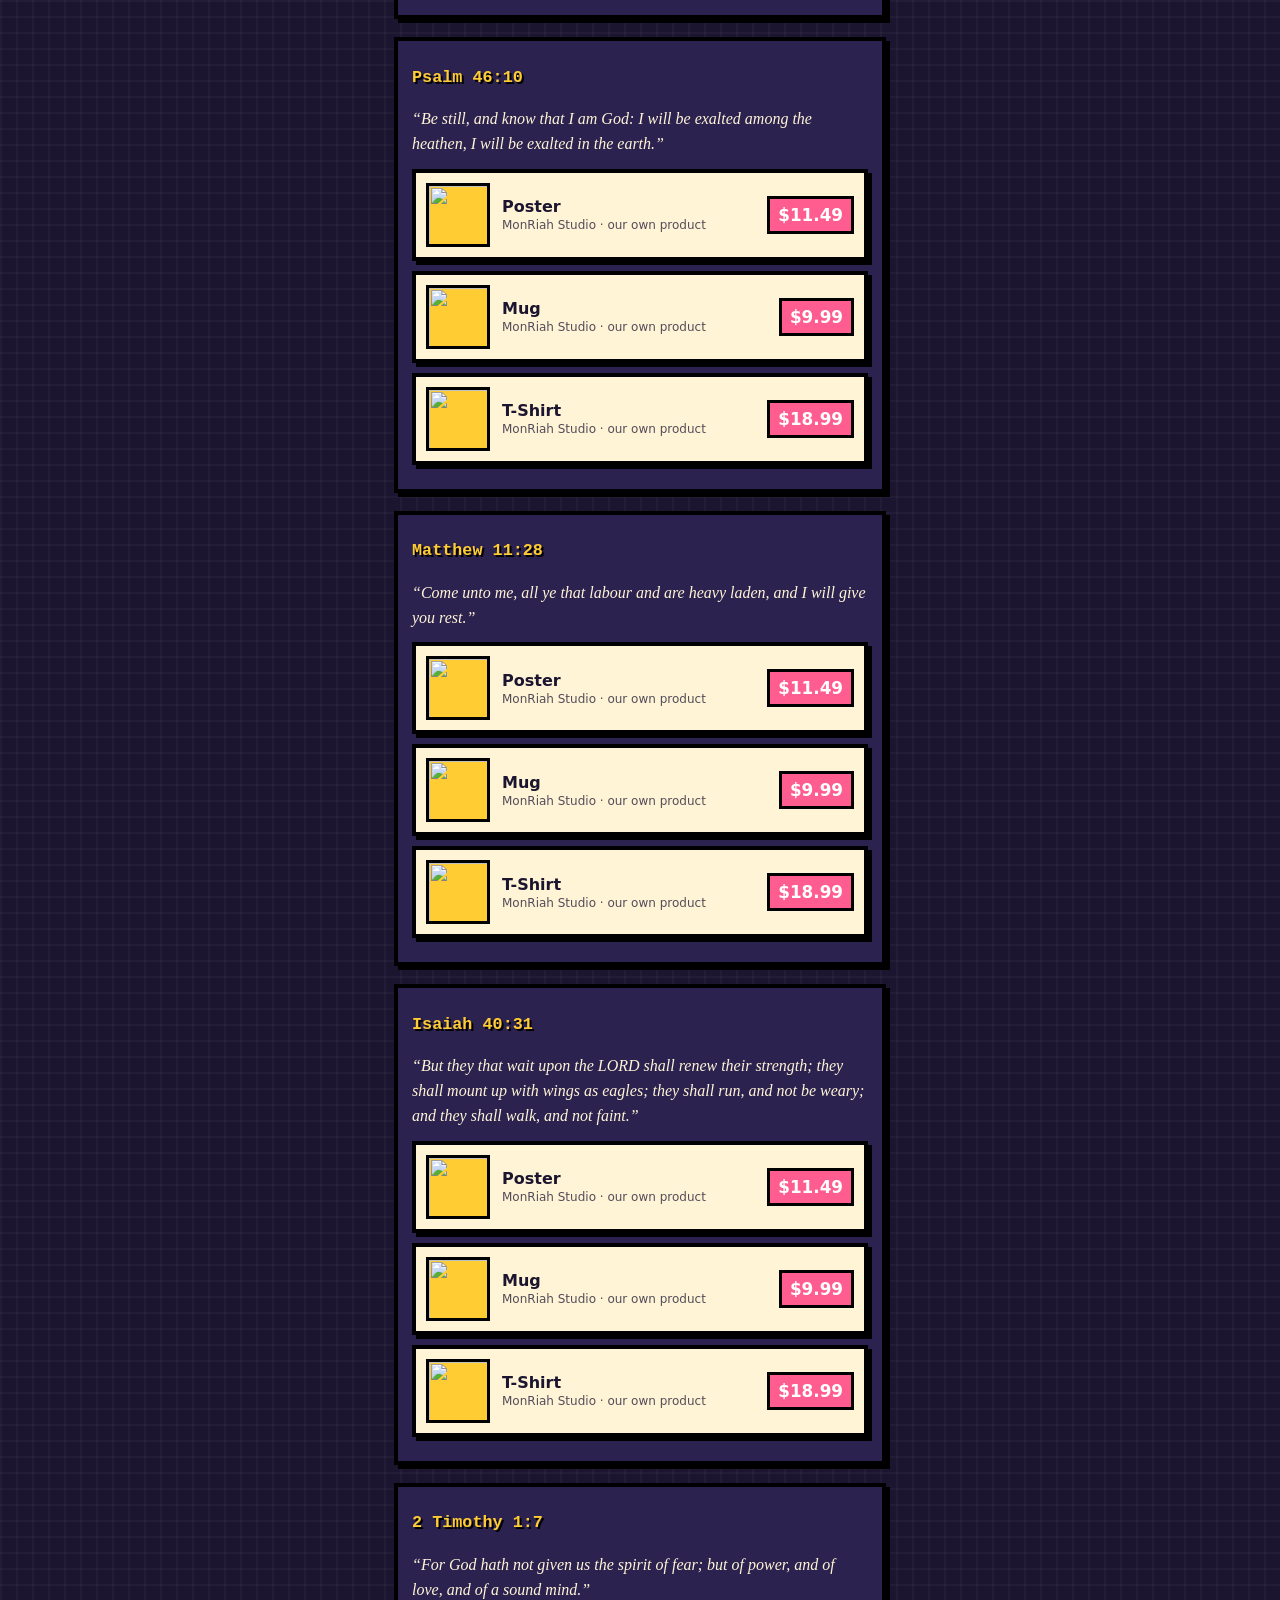
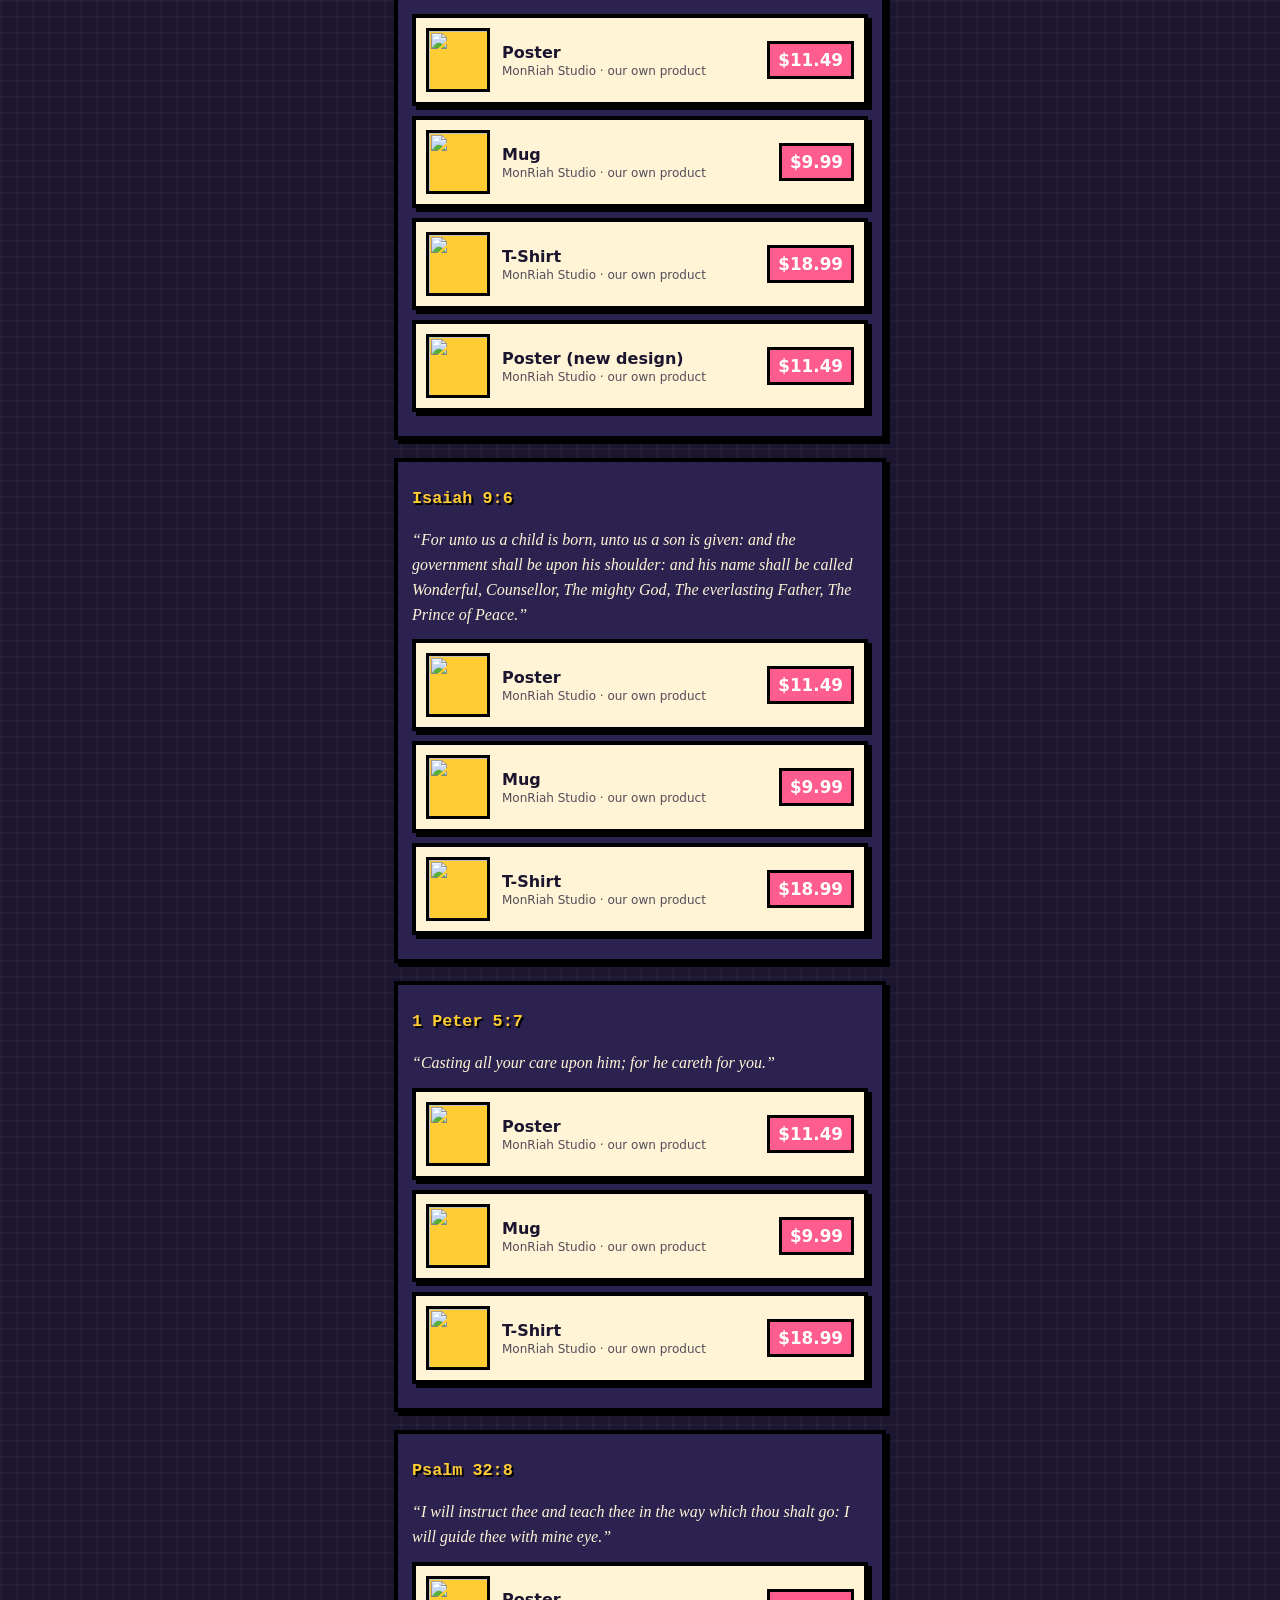
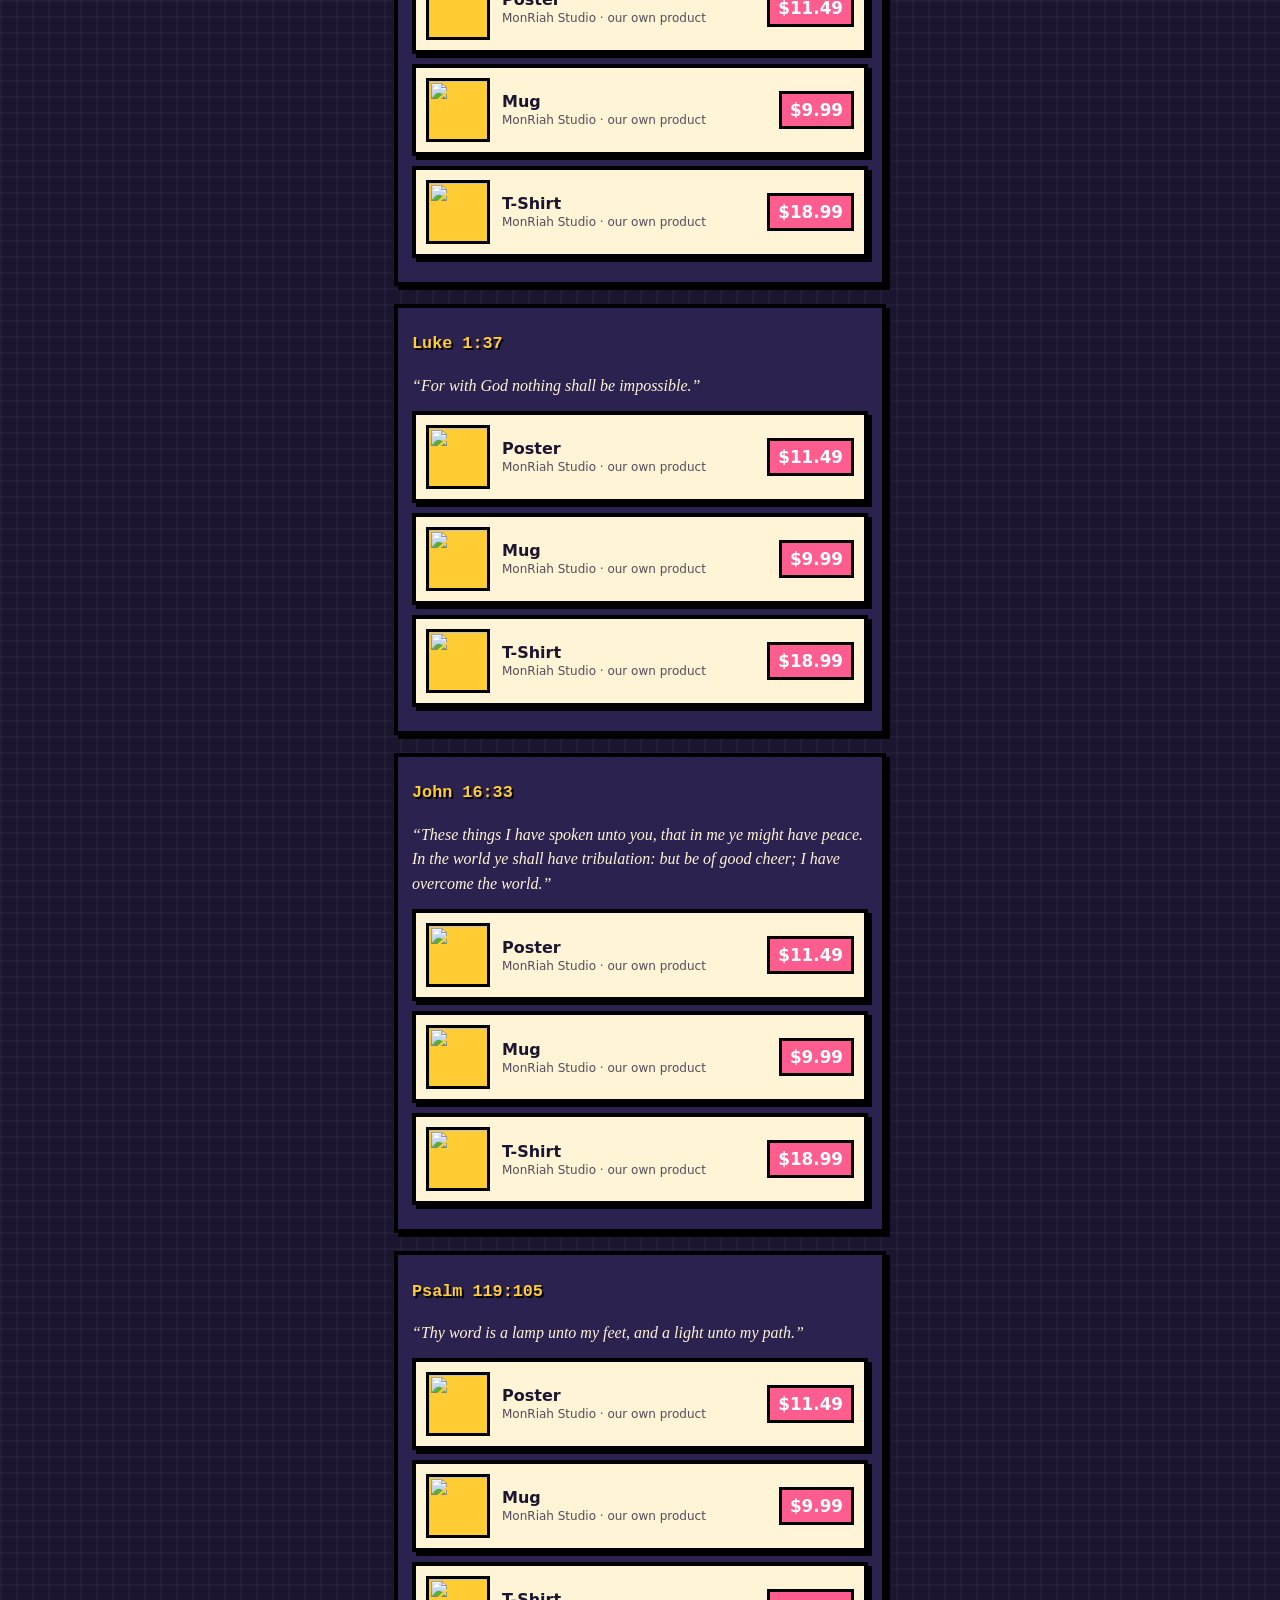
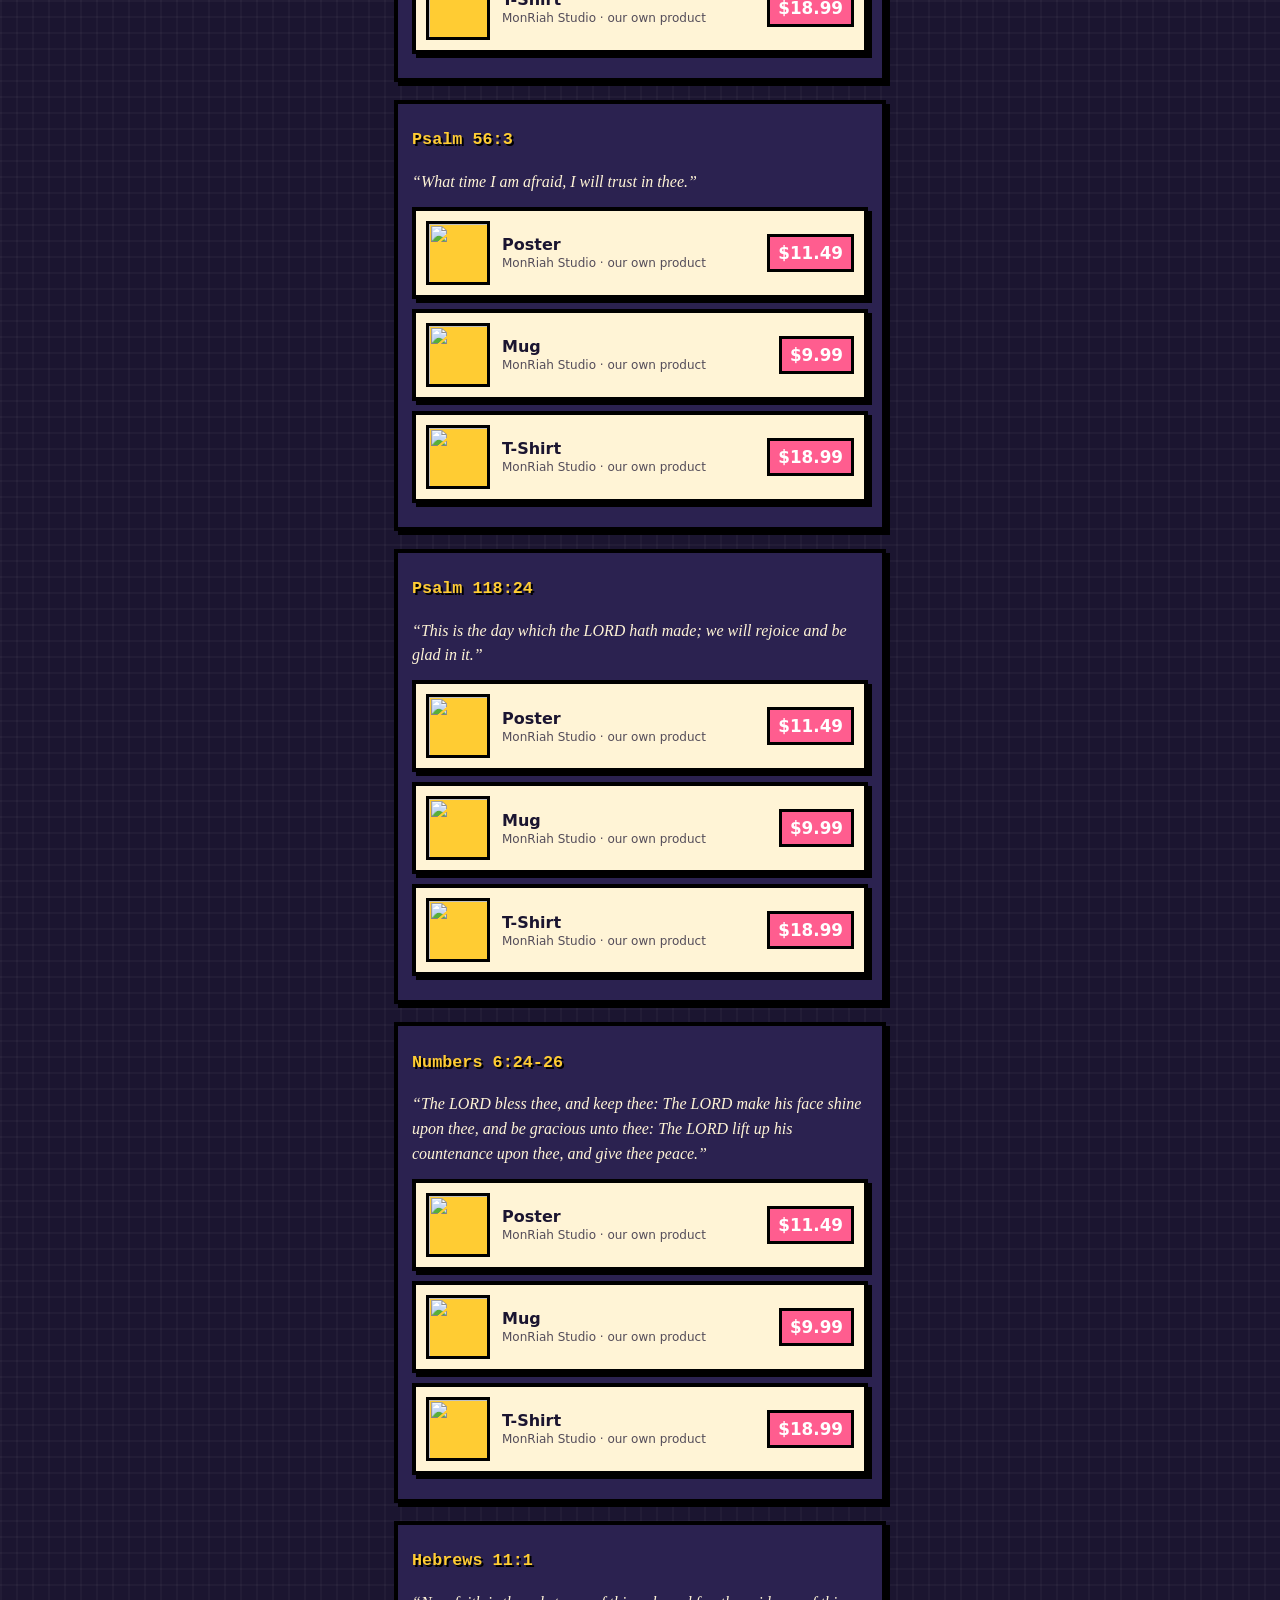
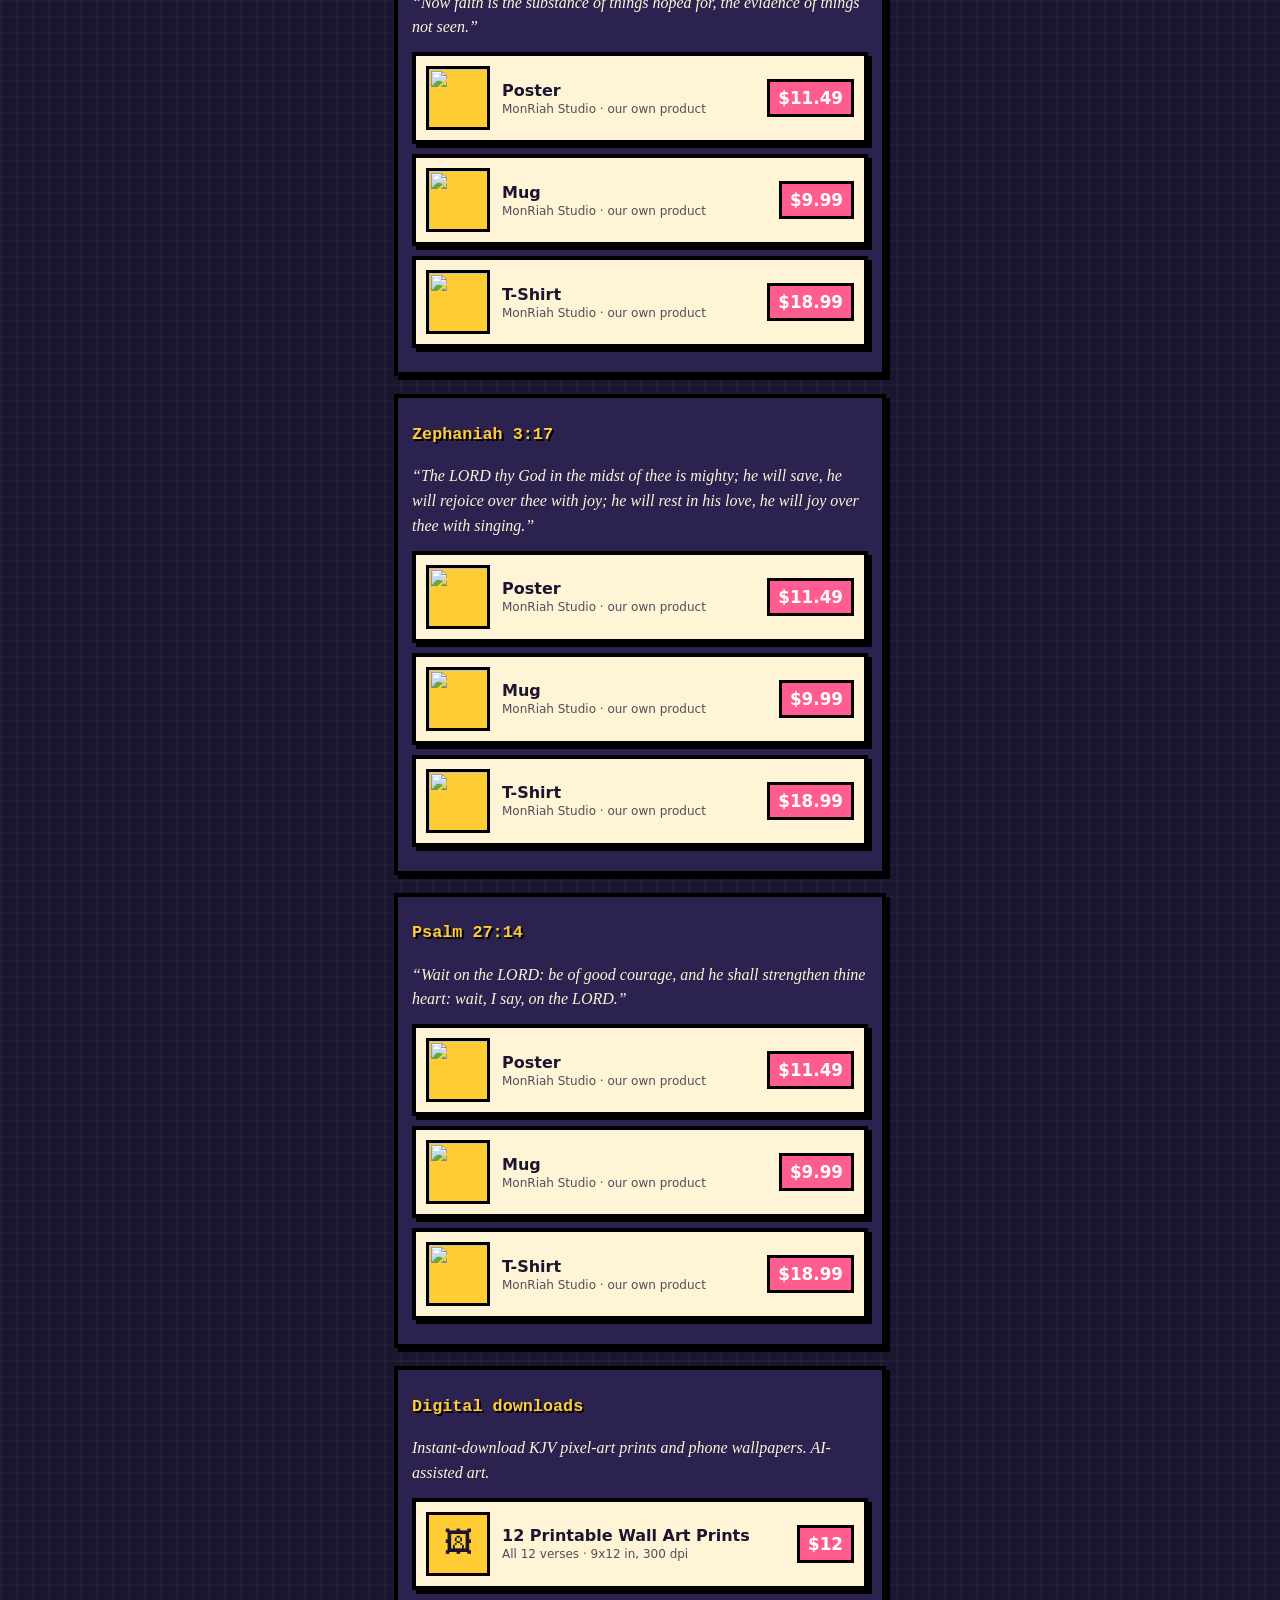
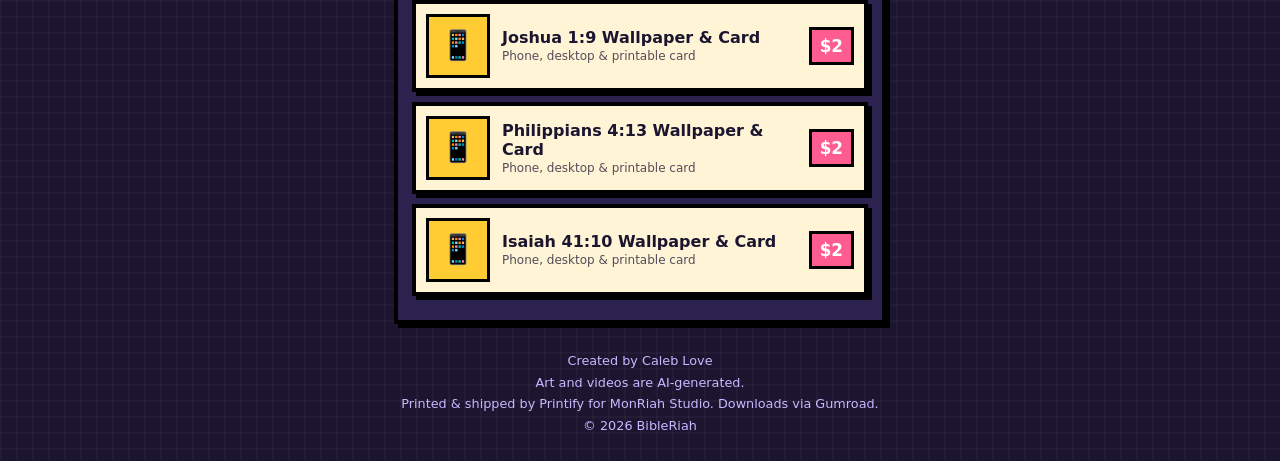
==== commit caa7a3e9: "Link page: nav entries for Hebrews 11:1, Zephaniah 3:17, Psalm 27:14" ====
--- a/links/index.html
+++ b/links/index.html
@@ -24,7 +24,7 @@
 <a class="shop px" href="https://monriah-studio.printify.me" rel="noopener">&#9733; Shop all MonRiah Studio merch</a>
 <p class="addr">Shop address: <a href="https://monriah-studio.printify.me" rel="noopener">monriah-studio.printify.me</a></p>
 <nav class="soc" aria-label="Social"><a class="px" href="https://www.tiktok.com/@bibleriah" rel="noopener me">TikTok @bibleriah</a><a class="px" href="https://www.youtube.com/@bibleriah" rel="noopener me">YouTube BibleRiah</a></nav>
-<nav class="nav" aria-label="Verses"><a class="px has" href="#josh-1-9">Joshua 1:9</a><a class="px has" href="#phil-4-13">Philippians 4:13</a><a class="px has" href="#isa-41-10">Isaiah 41:10</a><a class="px has" href="#john-3-16">John 3:16</a><a class="px has" href="#ps-23-1">Psalm 23:1</a><a class="px has" href="#jer-29-11">Jeremiah 29:11</a><a class="px has" href="#prov-3-5-6">Proverbs 3:5-6</a><a class="px has" href="#rom-8-28">Romans 8:28</a><a class="px has" href="#ps-46-10">Psalm 46:10</a><a class="px has" href="#matt-11-28">Matthew 11:28</a><a class="px has" href="#isa-40-31">Isaiah 40:31</a><a class="px has" href="#2tim-1-7">2 Timothy 1:7</a><a class="px has" href="#isa-9-6">Isaiah 9:6</a><a class="px has" href="#1pet-5-7">1 Peter 5:7</a><a class="px has" href="#ps-32-8">Psalm 32:8</a><a class="px has" href="#luke-1-37">Luke 1:37</a><a class="px has" href="#john-16-33">John 16:33</a><a class="px has" href="#ps-119-105">Psalm 119:105</a><a class="px has" href="#ps-56-3">Psalm 56:3</a><a class="px has" href="#ps-118-24">Psalm 118:24</a><a class="px has" href="#num-6-24-26">Numbers 6:24-26</a></nav>
+<nav class="nav" aria-label="Verses"><a class="px has" href="#josh-1-9">Joshua 1:9</a><a class="px has" href="#phil-4-13">Philippians 4:13</a><a class="px has" href="#isa-41-10">Isaiah 41:10</a><a class="px has" href="#john-3-16">John 3:16</a><a class="px has" href="#ps-23-1">Psalm 23:1</a><a class="px has" href="#jer-29-11">Jeremiah 29:11</a><a class="px has" href="#prov-3-5-6">Proverbs 3:5-6</a><a class="px has" href="#rom-8-28">Romans 8:28</a><a class="px has" href="#ps-46-10">Psalm 46:10</a><a class="px has" href="#matt-11-28">Matthew 11:28</a><a class="px has" href="#isa-40-31">Isaiah 40:31</a><a class="px has" href="#2tim-1-7">2 Timothy 1:7</a><a class="px has" href="#isa-9-6">Isaiah 9:6</a><a class="px has" href="#1pet-5-7">1 Peter 5:7</a><a class="px has" href="#ps-32-8">Psalm 32:8</a><a class="px has" href="#luke-1-37">Luke 1:37</a><a class="px has" href="#john-16-33">John 16:33</a><a class="px has" href="#ps-119-105">Psalm 119:105</a><a class="px has" href="#ps-56-3">Psalm 56:3</a><a class="px has" href="#ps-118-24">Psalm 118:24</a><a class="px has" href="#num-6-24-26">Numbers 6:24-26</a><a class="px has" href="#heb-11-1">Hebrews 11:1</a><a class="px has" href="#zeph-3-17">Zephaniah 3:17</a><a class="px has" href="#ps-27-14">Psalm 27:14</a></nav>
 <section class="v px" id="josh-1-9"><h2><a href="#josh-1-9">Joshua 1:9</a></h2><p class="q">&ldquo;Have not I commanded thee? Be strong and of a good courage; be not afraid, neither be thou dismayed: for the LORD thy God is with thee whithersoever thou goest.&rdquo;</p><a class="b" href="https://monriah-studio.printify.me/product/33631073" rel="noopener"><img class="th" src="https://images-api.printify.com/mockup/6ae170ac495344e8cb00f4fd/43135/94677/joshua-19-bible-verse-poster-pixel-art-christian-wall-art-kjv-be-strong-and-of-a-good-courage.jpg?camera_label=front&amp;revision=1793165809196" alt="" loading="eager" decoding="async" width="64" height="64"><span class="tx"><span class="n">Poster</span><span class="s">MonRiah Studio &middot; our own product</span></span><span class="pr">$11.49</span></a>
 <a class="b" href="https://monriah-studio.printify.me/product/33631074" rel="noopener"><img class="th" src="https://images-api.printify.com/mockup/6ae170ad0a01bb19a50145ed/65216/6310/joshua-19-bible-verse-mug-pixel-art-christian-coffee-mug-kjv-be-strong-and-of-a-good-courage.jpg?camera_label=front&amp;revision=1793165809873" alt="" loading="eager" decoding="async" width="64" height="64"><span class="tx"><span class="n">Mug</span><span class="s">MonRiah Studio &middot; our own product</span></span><span class="pr">$9.99</span></a>
 <a class="b" href="https://monriah-studio.printify.me/product/33631075" rel="noopener"><img class="th" src="https://images-api.printify.com/mockup/6ae170af3986c52b390b5c47/18542/102044/joshua-19-bible-verse-shirt-pixel-art-scripture-tee-kjv-be-strong-and-of-a-good-courage.jpg?camera_label=front-2&amp;revision=1793165811332" alt="" loading="eager" decoding="async" width="64" height="64"><span class="tx"><span class="n">T-Shirt</span><span class="s">MonRiah Studio &middot; our own product</span></span><span class="pr">$18.99</span></a>
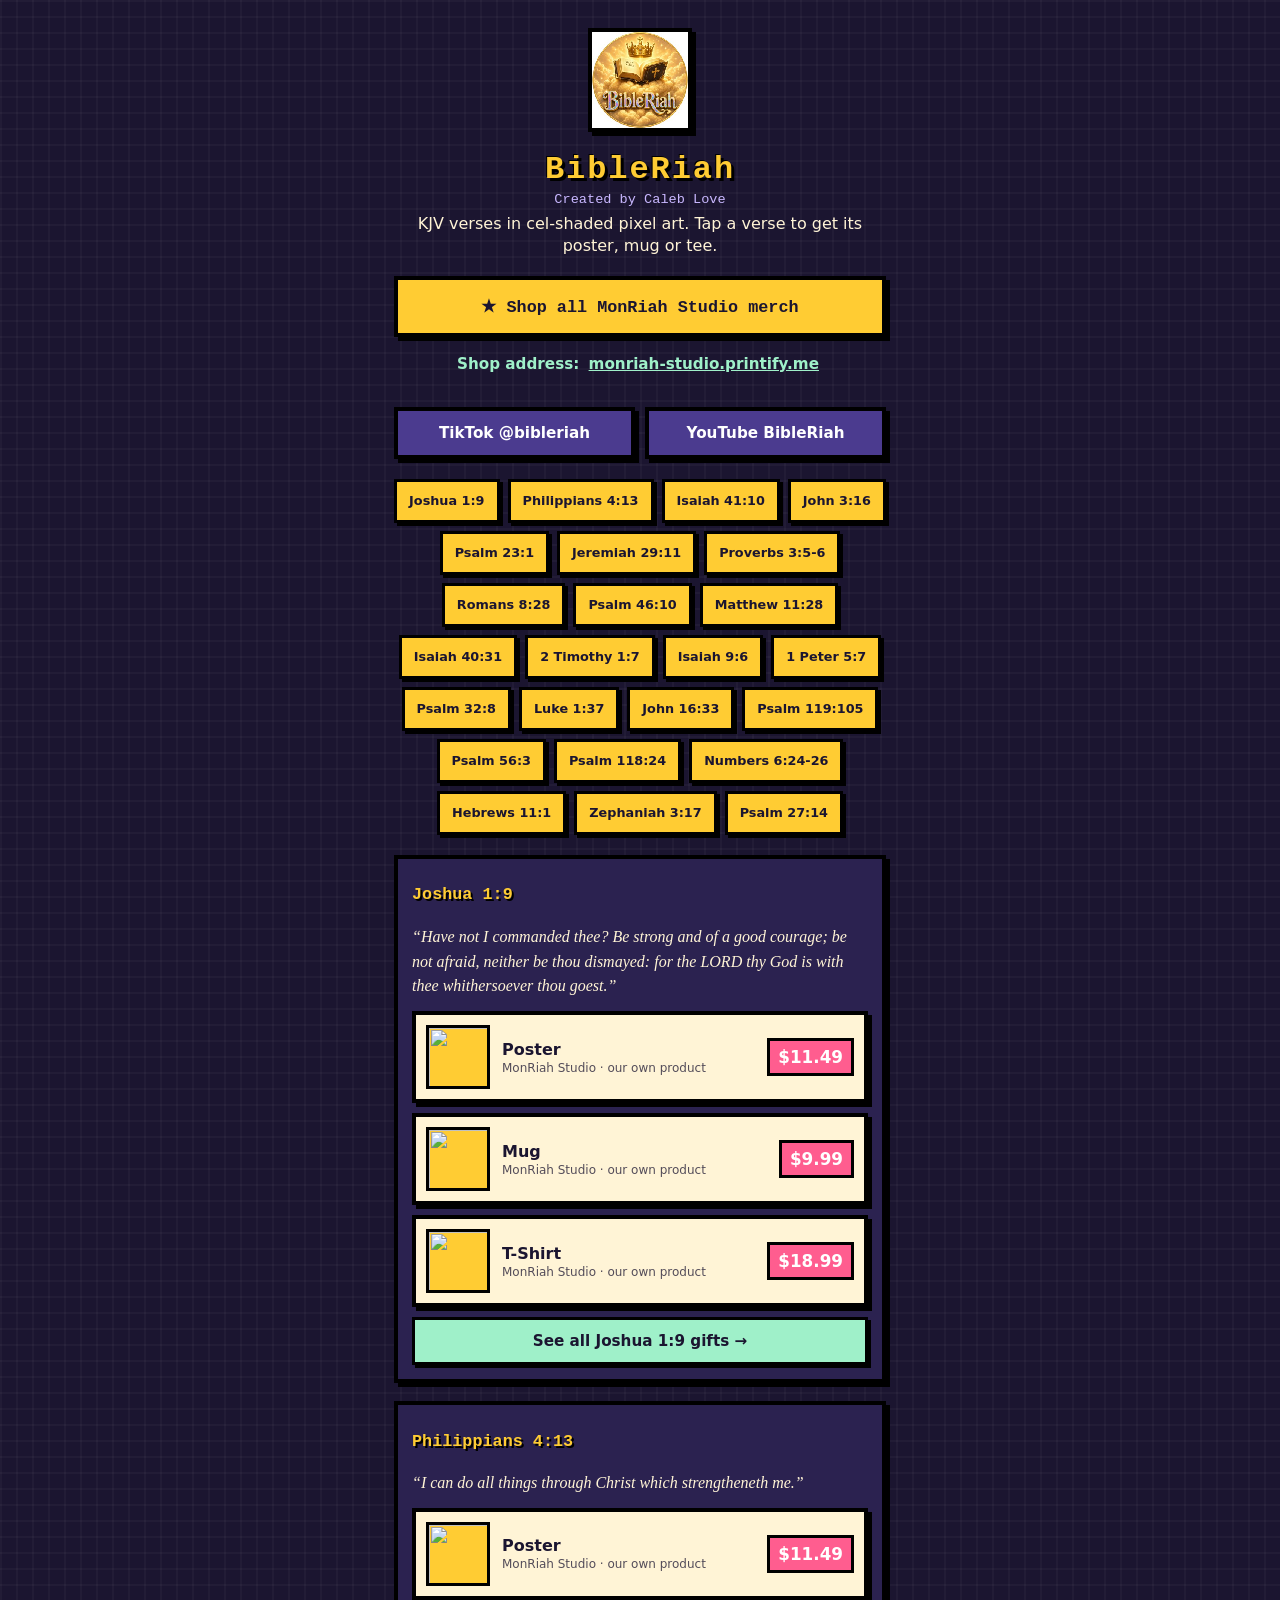
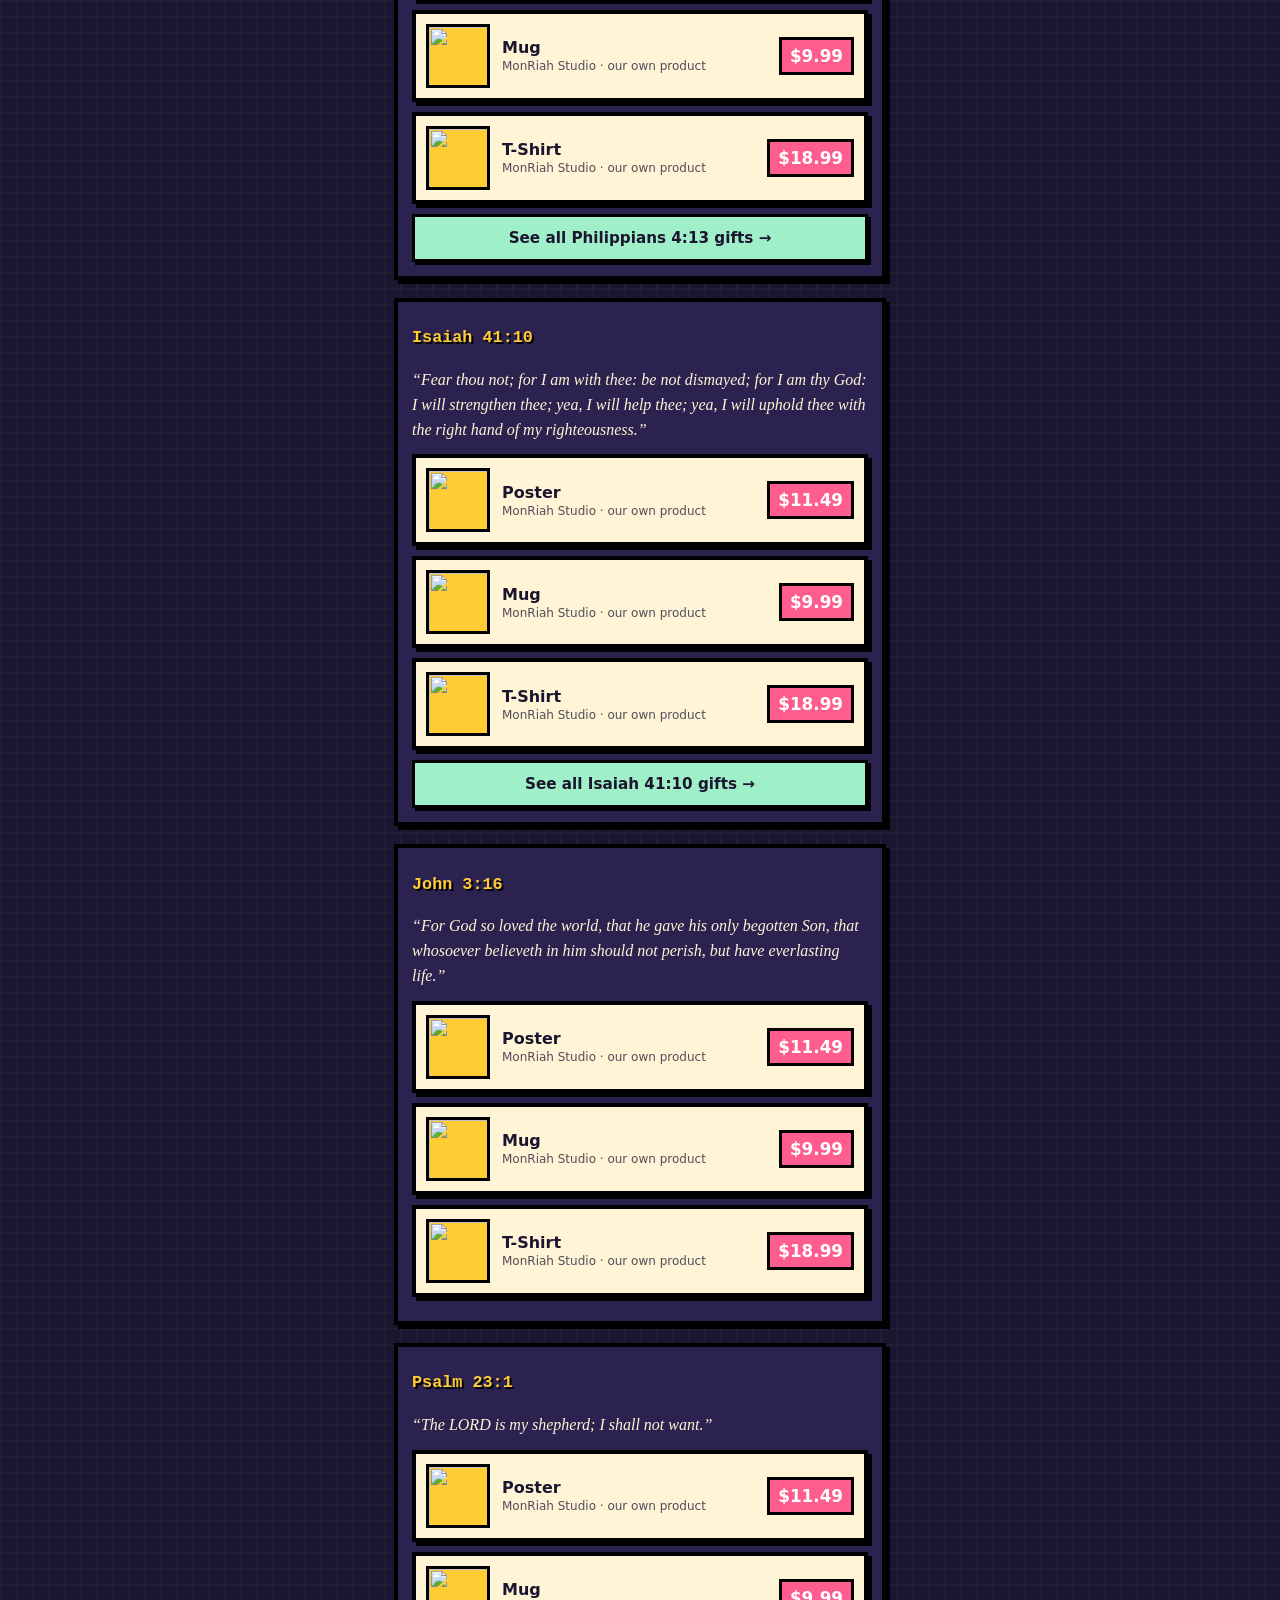
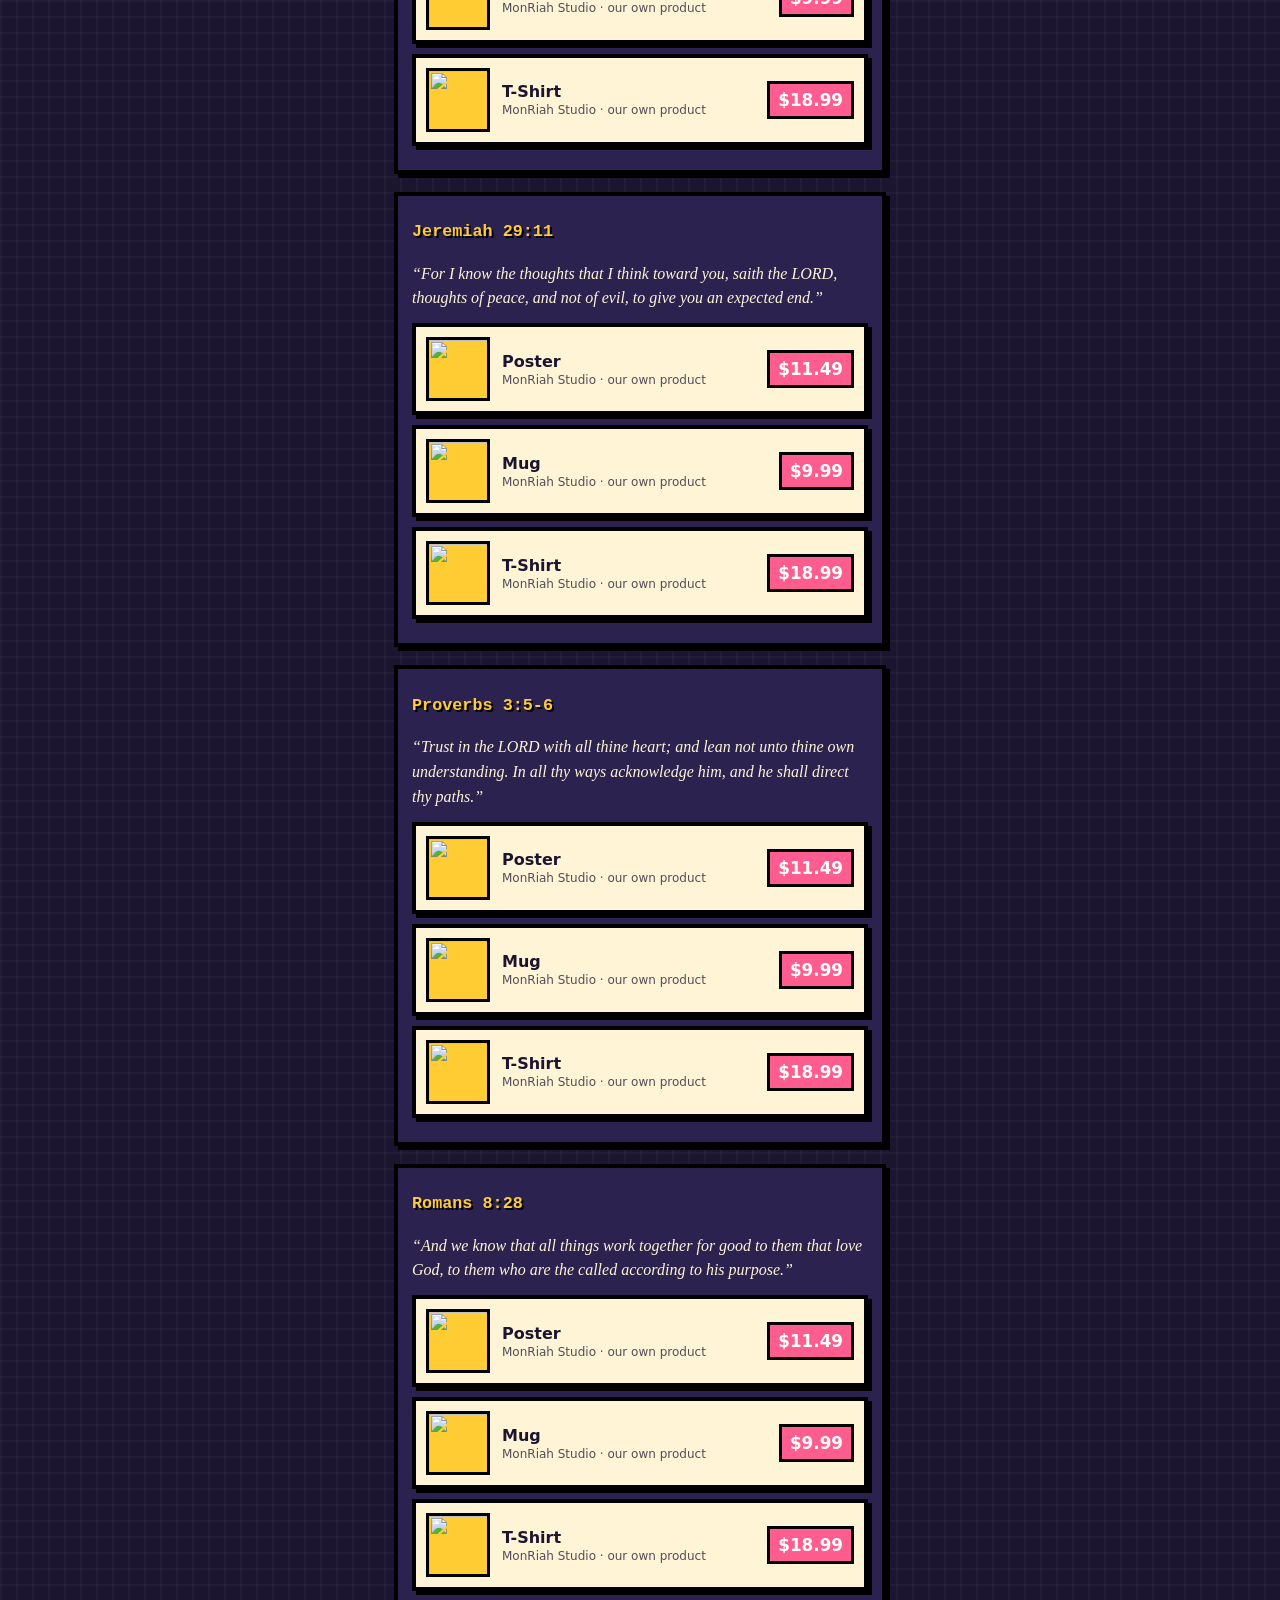
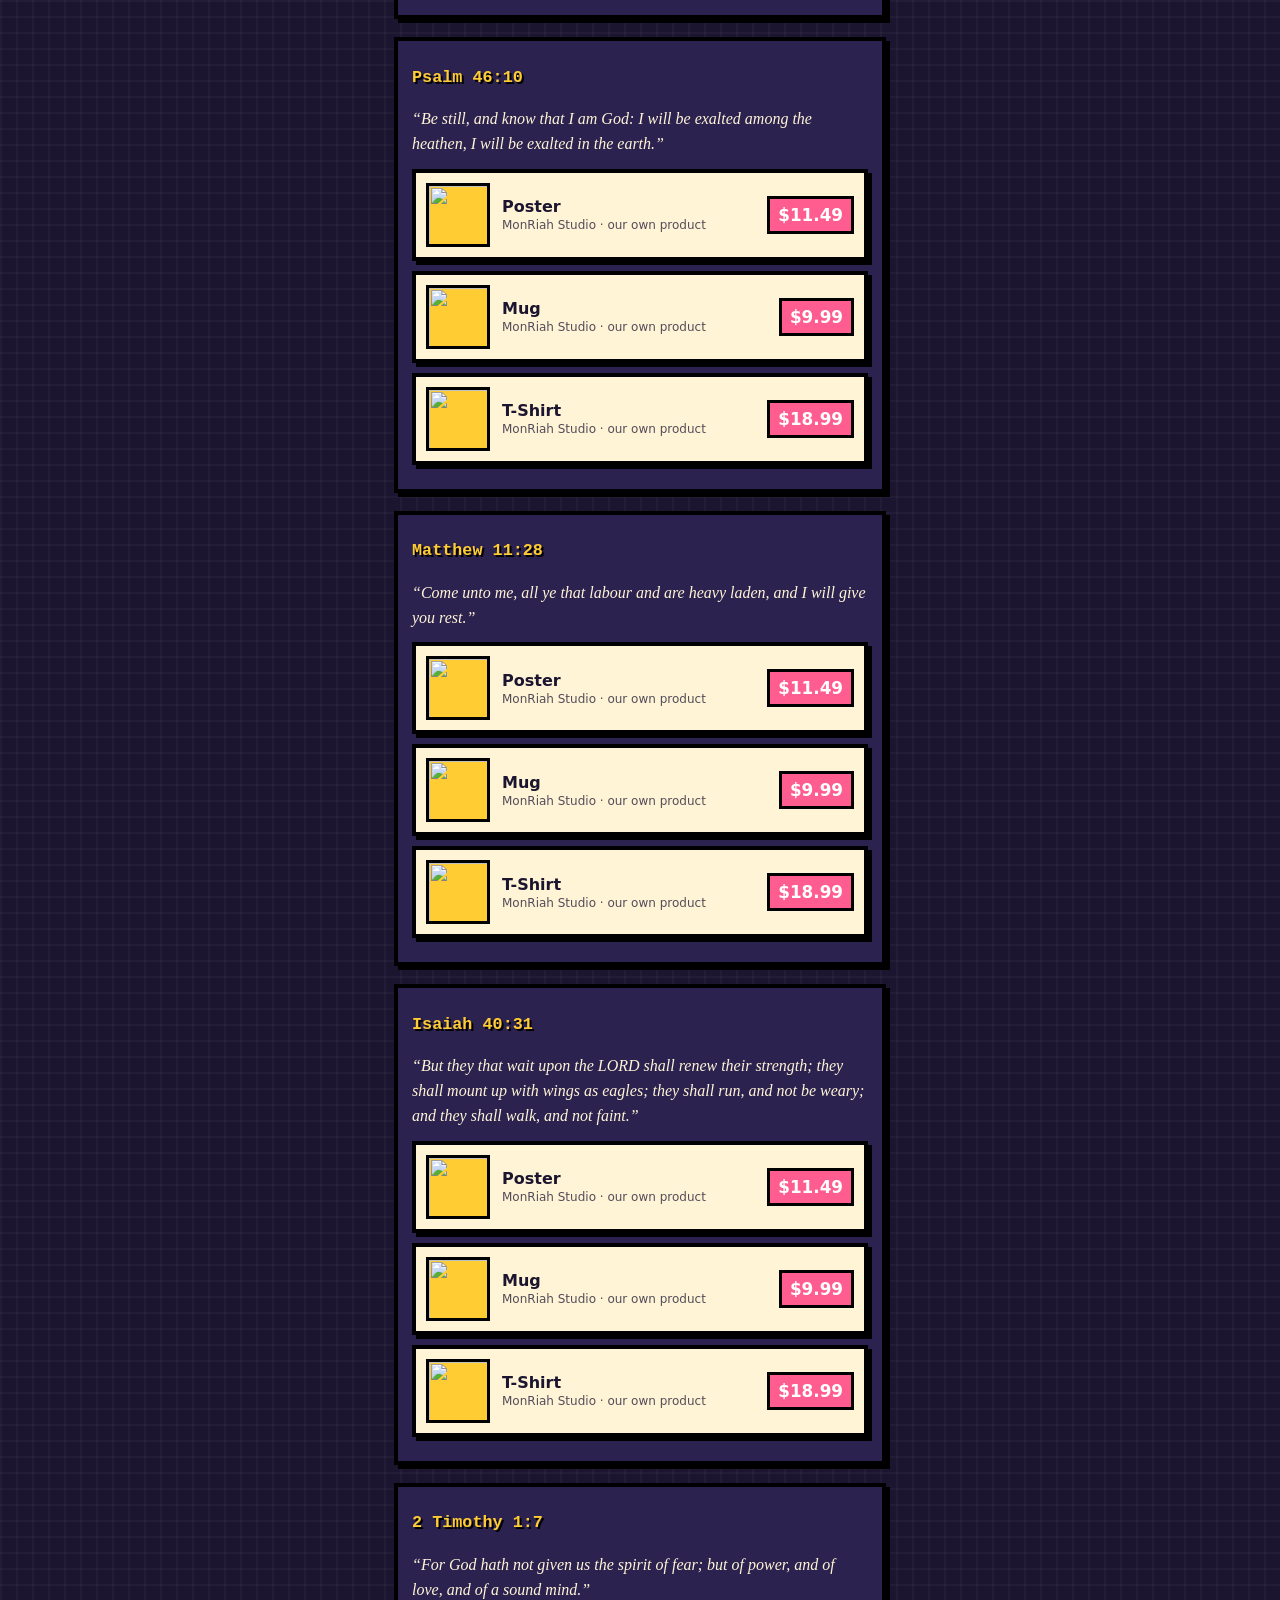
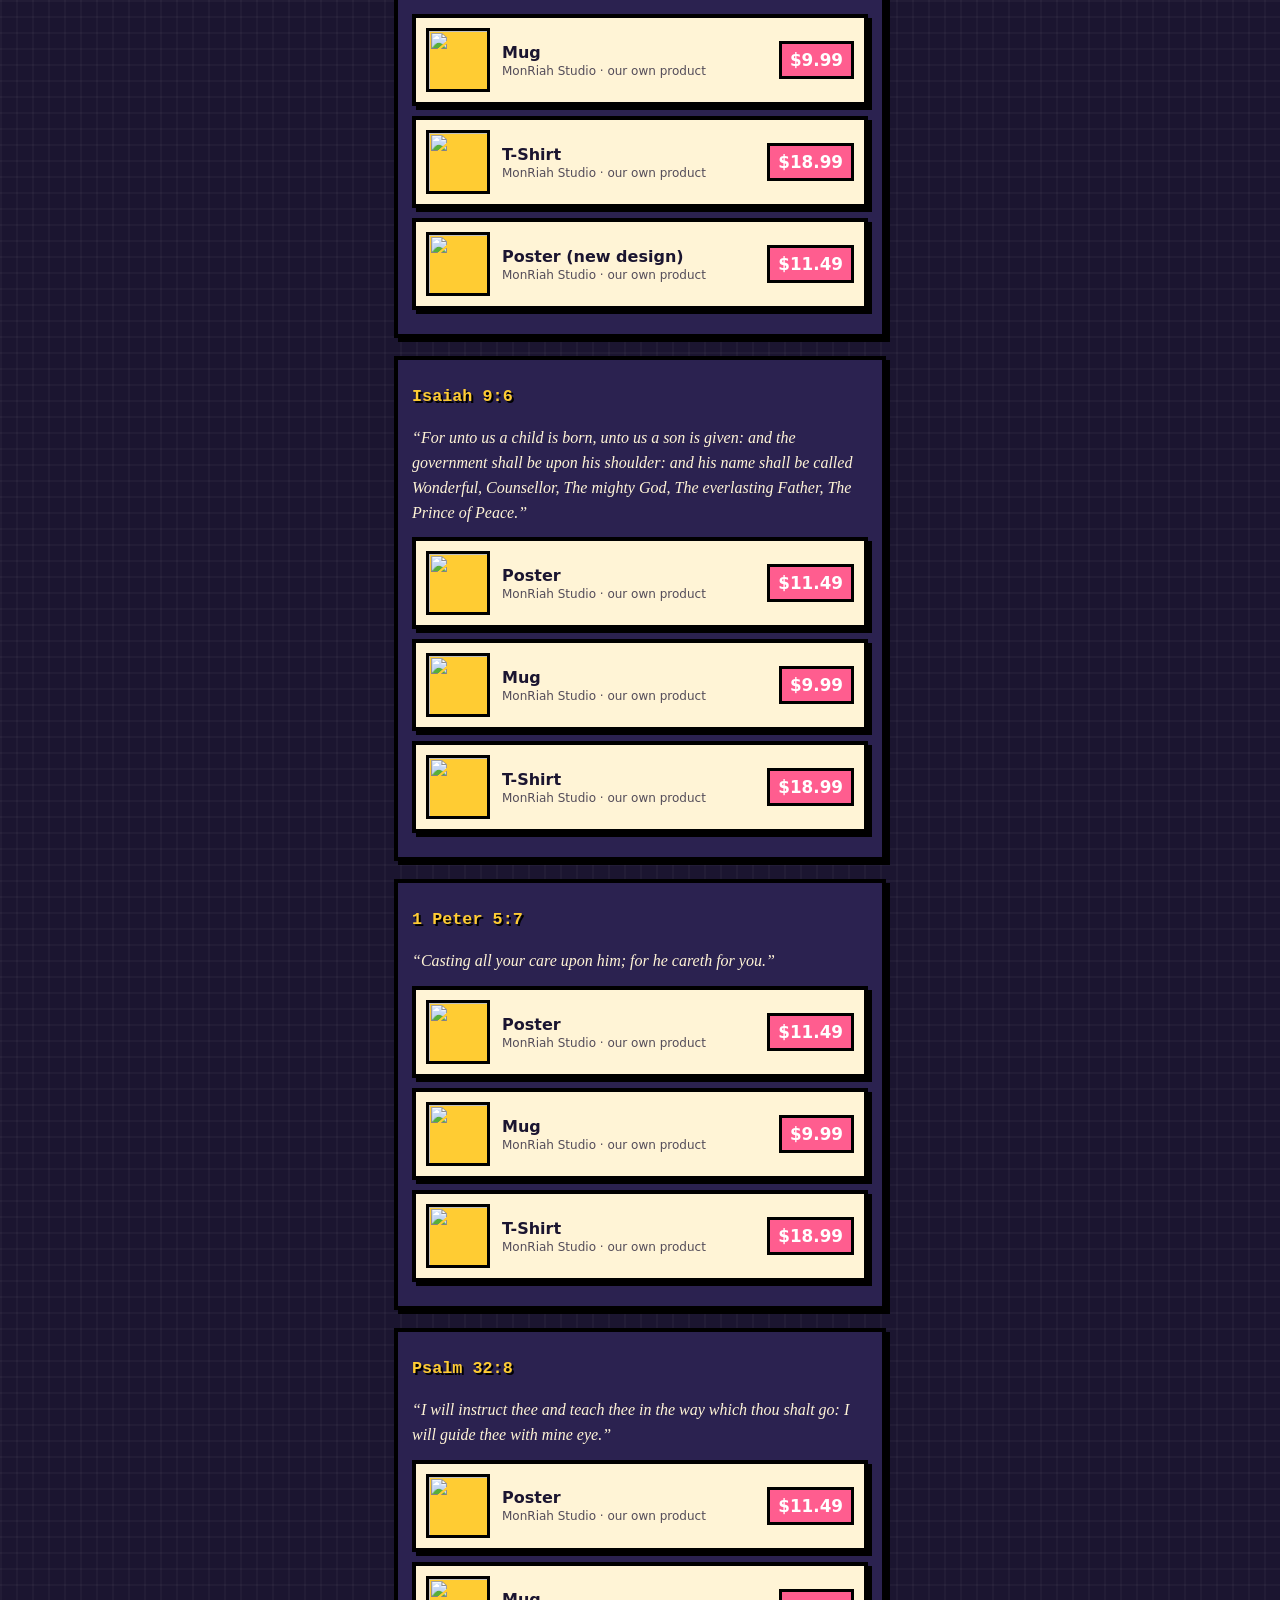
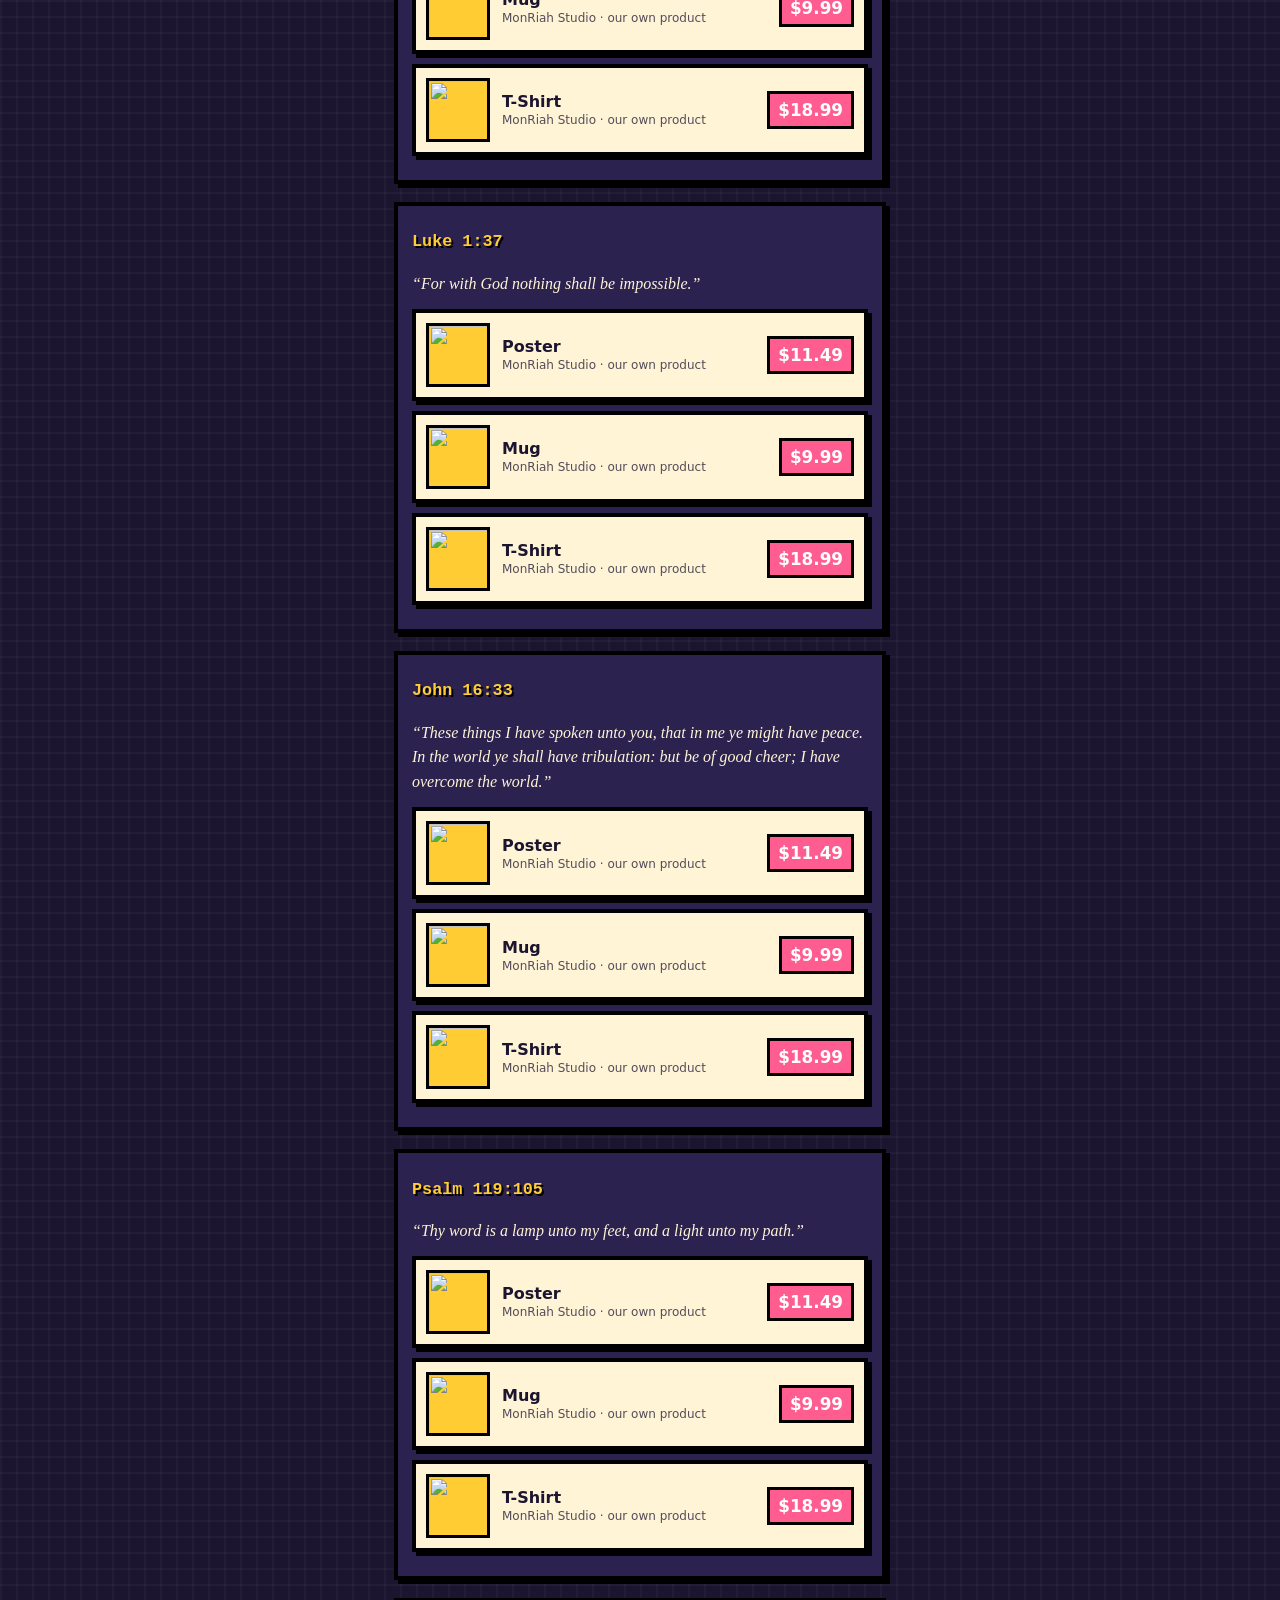
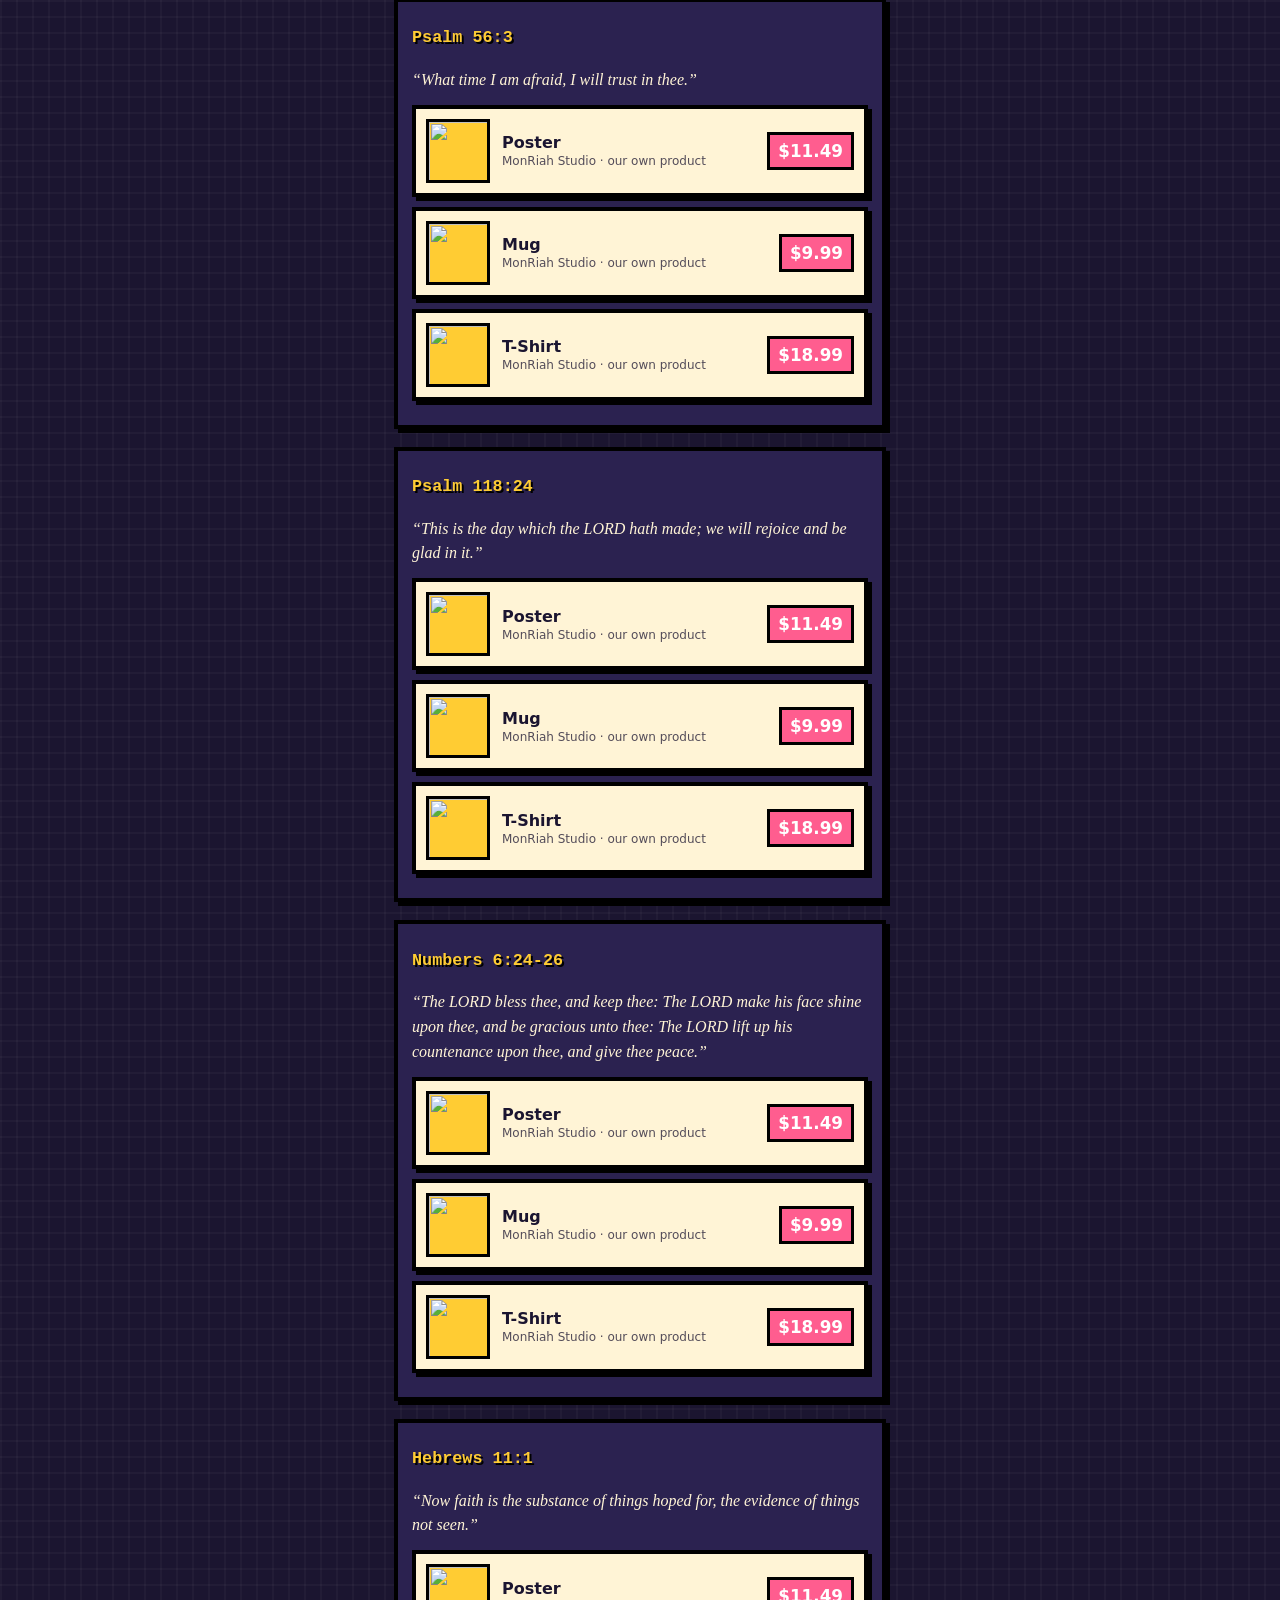
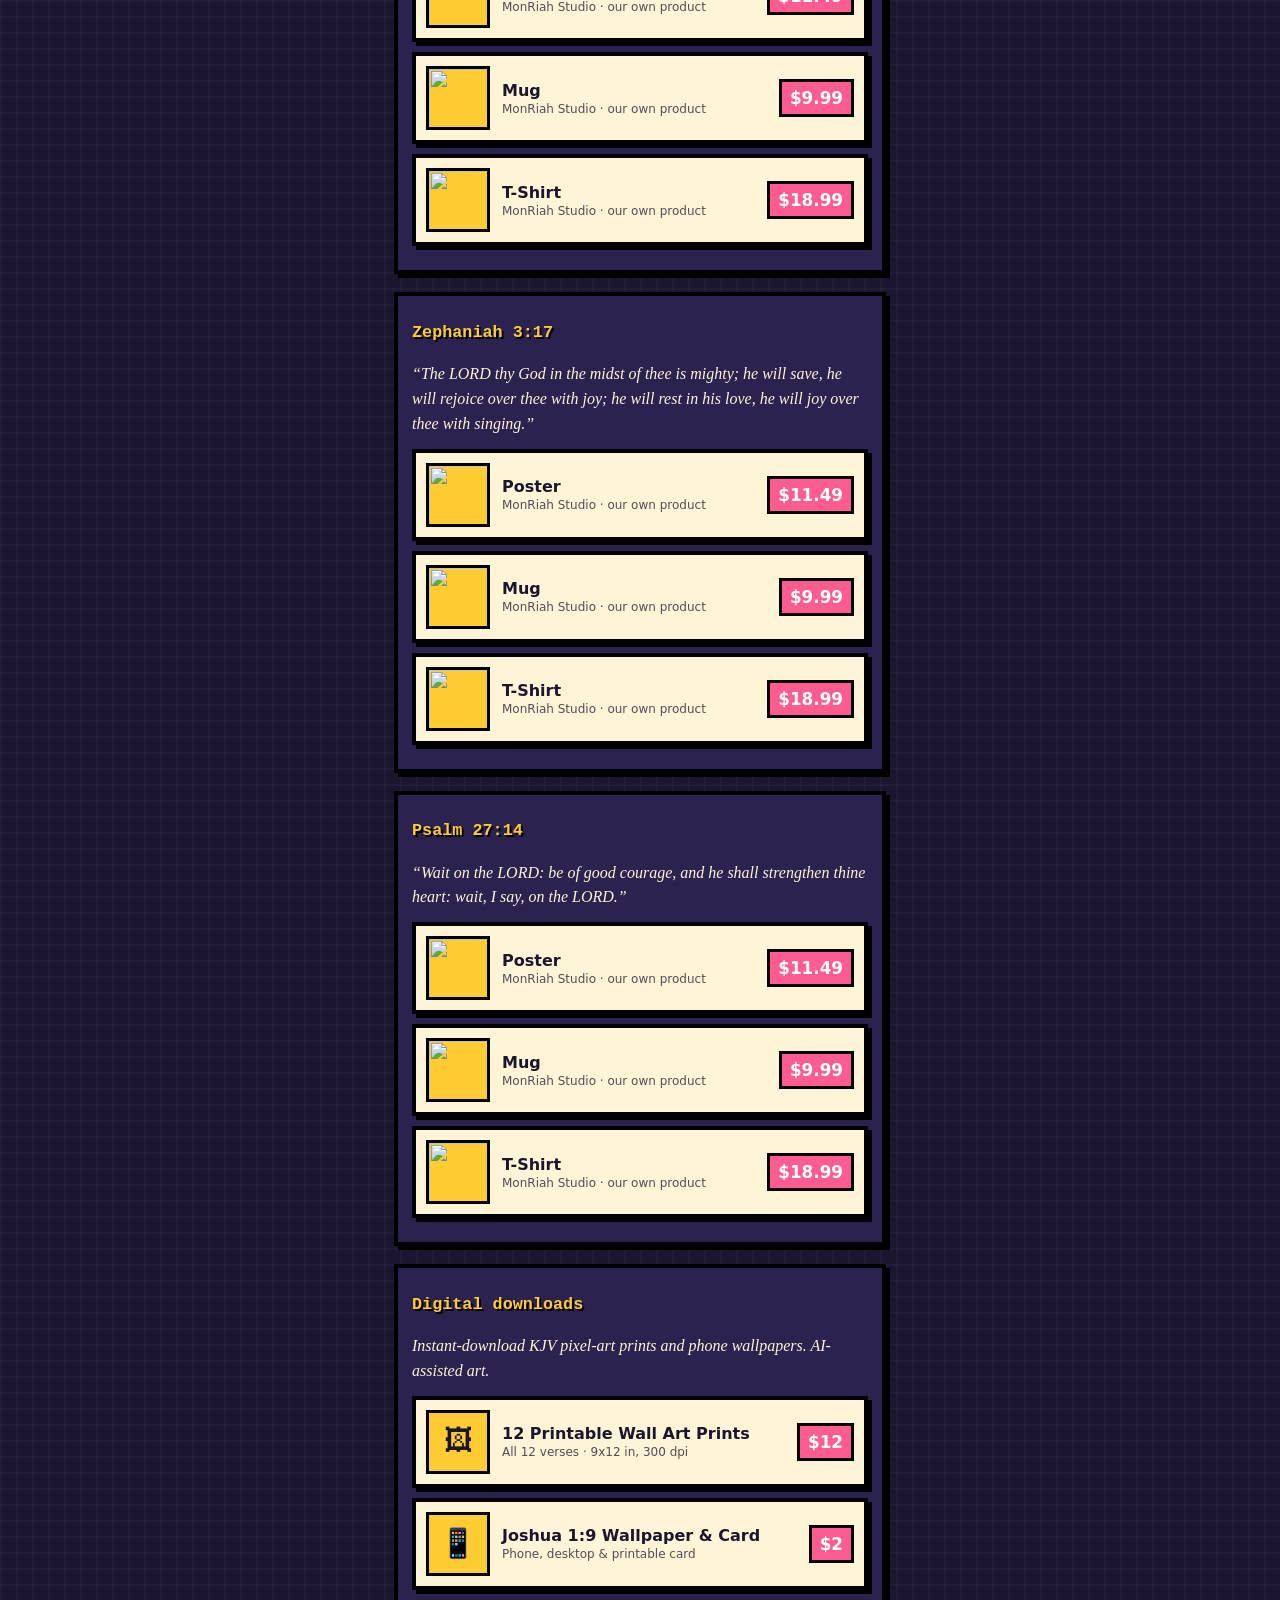
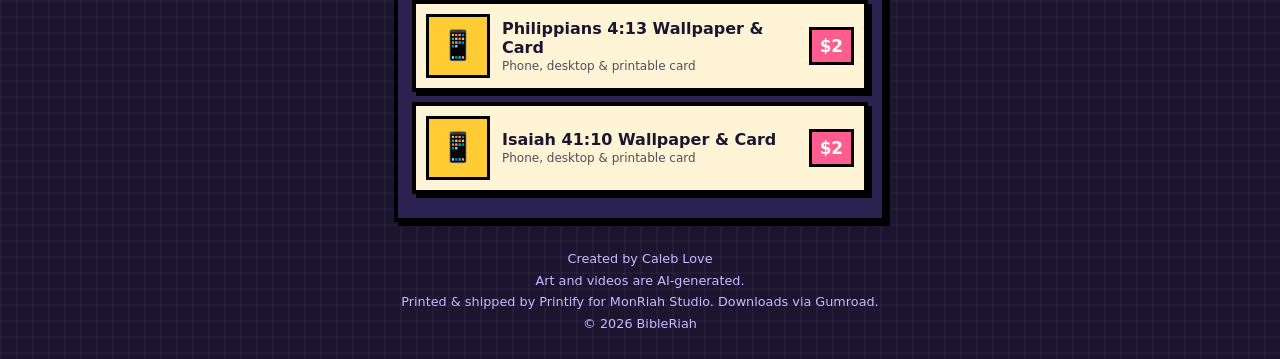
==== commit e20ce5ae: "Links: drop old 2 Tim 1:7 poster 33634741 (replaced by 33664564)" ====
--- a/links/index.html
+++ b/links/index.html
@@ -61,7 +61,7 @@
 <section class="v px" id="isa-40-31"><h2><a href="#isa-40-31">Isaiah 40:31</a></h2><p class="q">&ldquo;But they that wait upon the LORD shall renew their strength; they shall mount up with wings as eagles; they shall run, and not be weary; and they shall walk, and not faint.&rdquo;</p><a class="b" href="https://monriah-studio.printify.me/product/33644228" rel="noopener"><img class="th" src="https://images-api.printify.com/mockup/6ae2136c05b20c29d9046261/43135/94677/isaiah-4031-bible-verse-poster-pixel-art-christian-wall-art-kjv-but-they-that-wait-upon-the-lord.jpg?camera_label=front&amp;revision=1793201016717" alt="" loading="eager" decoding="async" width="64" height="64"><span class="tx"><span class="n">Poster</span><span class="s">MonRiah Studio &middot; our own product</span></span><span class="pr">$11.49</span></a>
 <a class="b" href="https://monriah-studio.printify.me/product/33644230" rel="noopener"><img class="th" src="https://images-api.printify.com/mockup/6ae21370fb5622f15a0c020b/65216/6310/isaiah-4031-bible-verse-mug-pixel-art-christian-coffee-mug-kjv-but-they-that-wait-upon-the-lord.jpg?camera_label=front&amp;revision=1793201017656" alt="" loading="eager" decoding="async" width="64" height="64"><span class="tx"><span class="n">Mug</span><span class="s">MonRiah Studio &middot; our own product</span></span><span class="pr">$9.99</span></a>
 <a class="b" href="https://monriah-studio.printify.me/product/33644231" rel="noopener"><img class="th" src="https://images-api.printify.com/mockup/6ae213732b4069900500abd0/18542/102044/isaiah-4031-bible-verse-shirt-pixel-art-scripture-tee-kjv-but-they-that-wait-upon-the-lord.jpg?camera_label=front-2&amp;revision=1793201018413" alt="" loading="eager" decoding="async" width="64" height="64"><span class="tx"><span class="n">T-Shirt</span><span class="s">MonRiah Studio &middot; our own product</span></span><span class="pr">$18.99</span></a></section>
-<section class="v px" id="2tim-1-7"><h2><a href="#2tim-1-7">2 Timothy 1:7</a></h2><p class="q">&ldquo;For God hath not given us the spirit of fear; but of power, and of love, and of a sound mind.&rdquo;</p><a class="b" href="https://monriah-studio.printify.me/product/33634741" rel="noopener"><img class="th" src="https://images-api.printify.com/mockup/6ae1966f110f635ec10ea8e4/43135/94677/2-timothy-17-bible-verse-poster-pixel-art-christian-wall-art-kjv-for-god-hath-not-given-us.jpg?camera_label=front&amp;revision=1793169013069" alt="" loading="eager" decoding="async" width="64" height="64"><span class="tx"><span class="n">Poster</span><span class="s">MonRiah Studio &middot; our own product</span></span><span class="pr">$11.49</span></a>
+<section class="v px" id="2tim-1-7"><h2><a href="#2tim-1-7">2 Timothy 1:7</a></h2><p class="q">&ldquo;For God hath not given us the spirit of fear; but of power, and of love, and of a sound mind.&rdquo;</p>
 <a class="b" href="https://monriah-studio.printify.me/product/33664565" rel="noopener"><img class="th" src="https://images-api.printify.com/mockup/6ae29291764a85d2070e3a40/65216/6310/2-timothy-17-bible-verse-mug-pixel-art-christian-coffee-mug-kjv-for-god-hath-not-given-us.jpg?camera_label=front&amp;revision=1793233558440&amp;s=2048" alt="" loading="eager" decoding="async" width="64" height="64"><span class="tx"><span class="n">Mug</span><span class="s">MonRiah Studio &middot; our own product</span></span><span class="pr">$9.99</span></a>
 <a class="b" href="https://monriah-studio.printify.me/product/33664566" rel="noopener"><img class="th" src="https://images-api.printify.com/mockup/6ae29293764a85d2070e3a42/18542/102044/2-timothy-17-bible-verse-shirt-pixel-art-scripture-tee-kjv-for-god-hath-not-given-us.jpg?camera_label=front-2&amp;revision=1793233559899&amp;s=2048" alt="" loading="eager" decoding="async" width="64" height="64"><span class="tx"><span class="n">T-Shirt</span><span class="s">MonRiah Studio &middot; our own product</span></span><span class="pr">$18.99</span></a>
 <a class="b" href="https://monriah-studio.printify.me/product/33664564" rel="noopener"><img class="th" src="https://images-api.printify.com/mockup/6ae292908bbf35b5a6094f8b/43135/94677/2-timothy-17-bible-verse-poster-pixel-art-christian-wall-art-kjv-for-god-hath-not-given-us.jpg?camera_label=front&amp;revision=1793233557905" alt="" loading="eager" decoding="async" width="64" height="64"><span class="tx"><span class="n">Poster (new design)</span><span class="s">MonRiah Studio &middot; our own product</span></span><span class="pr">$11.49</span></a></section>
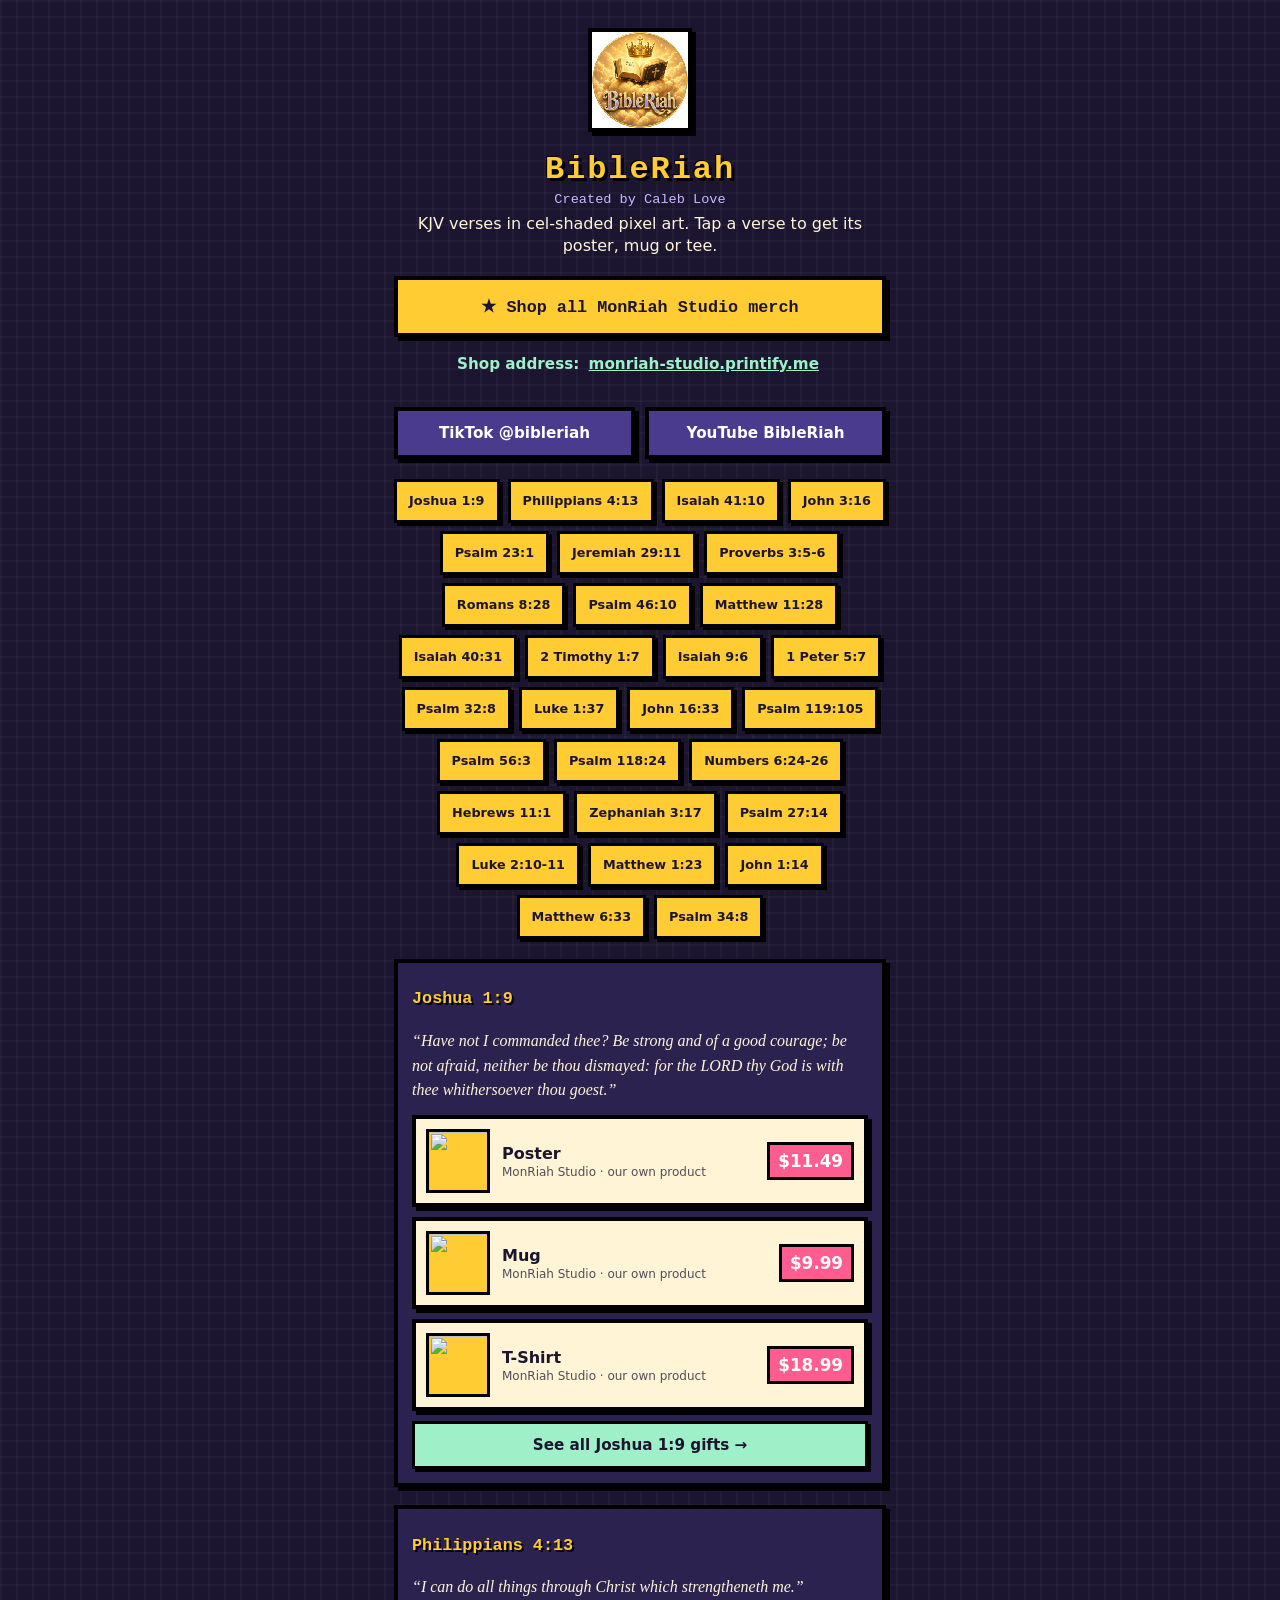
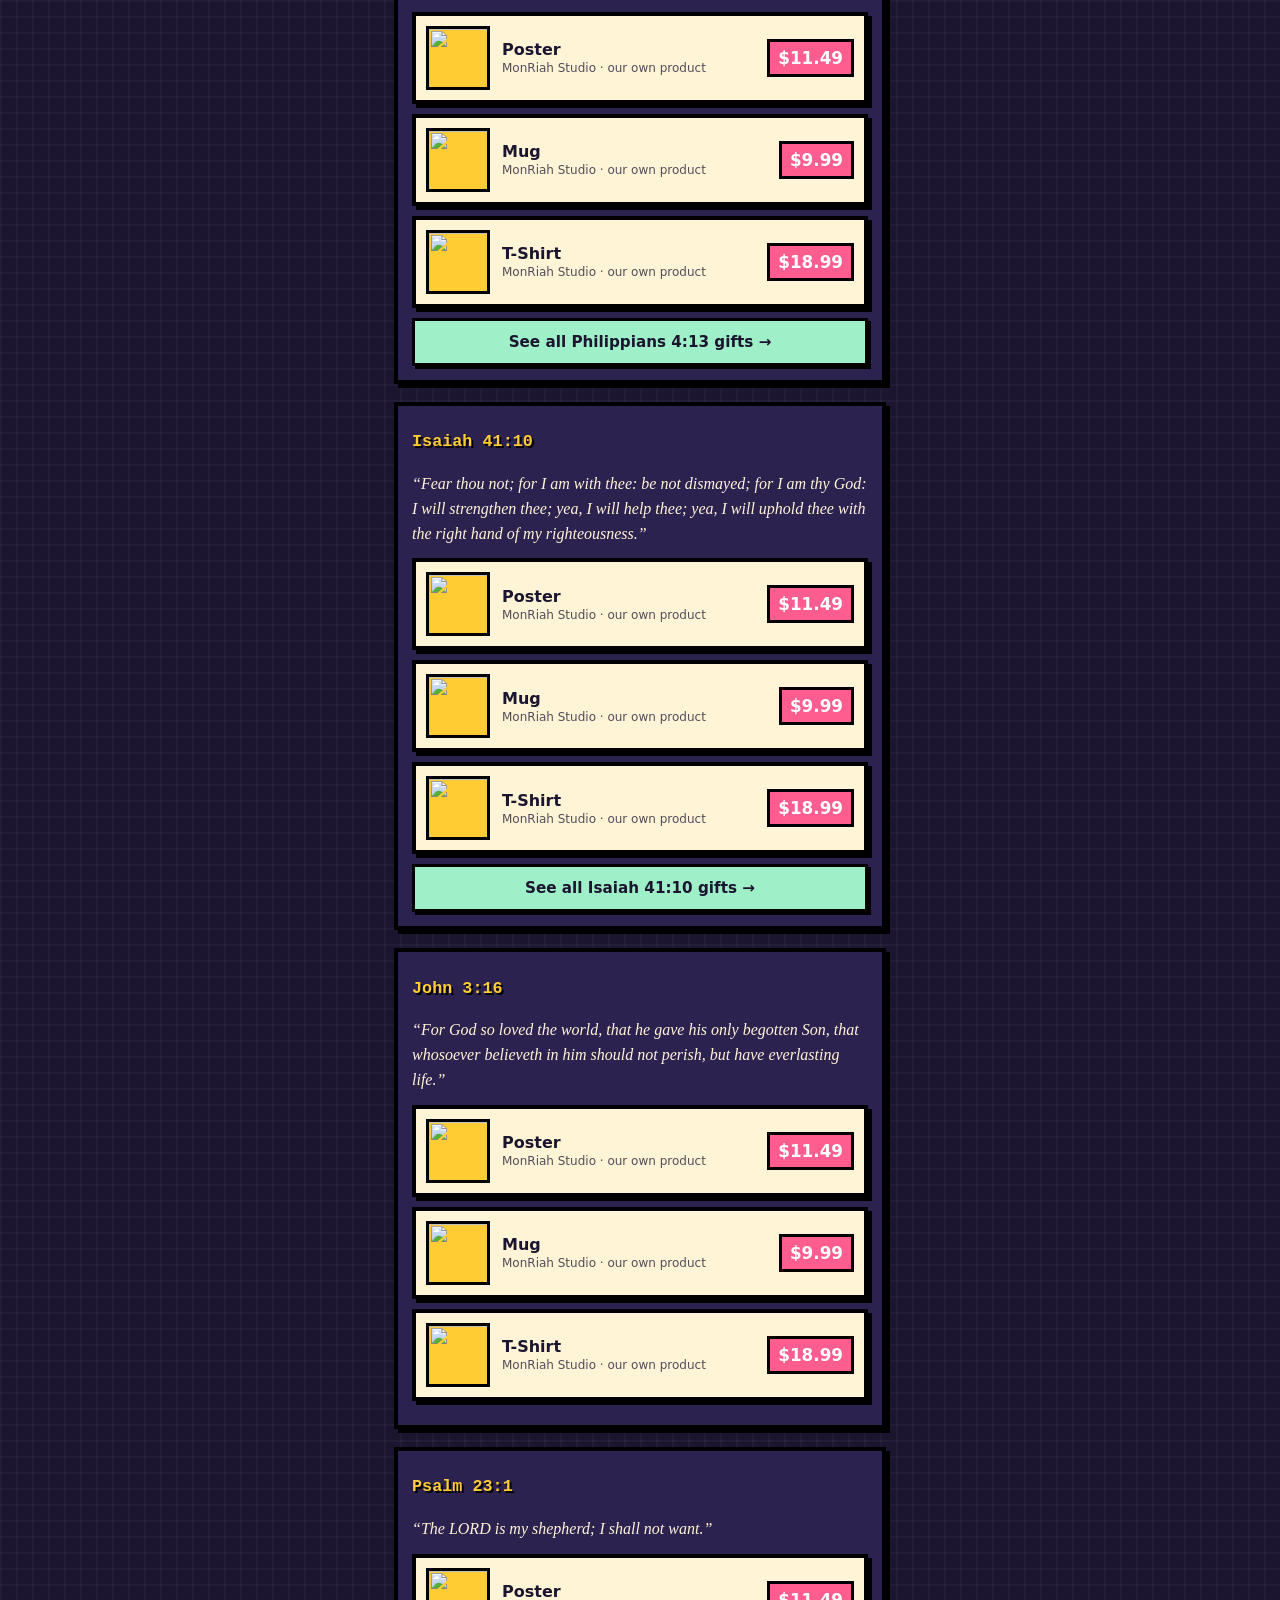
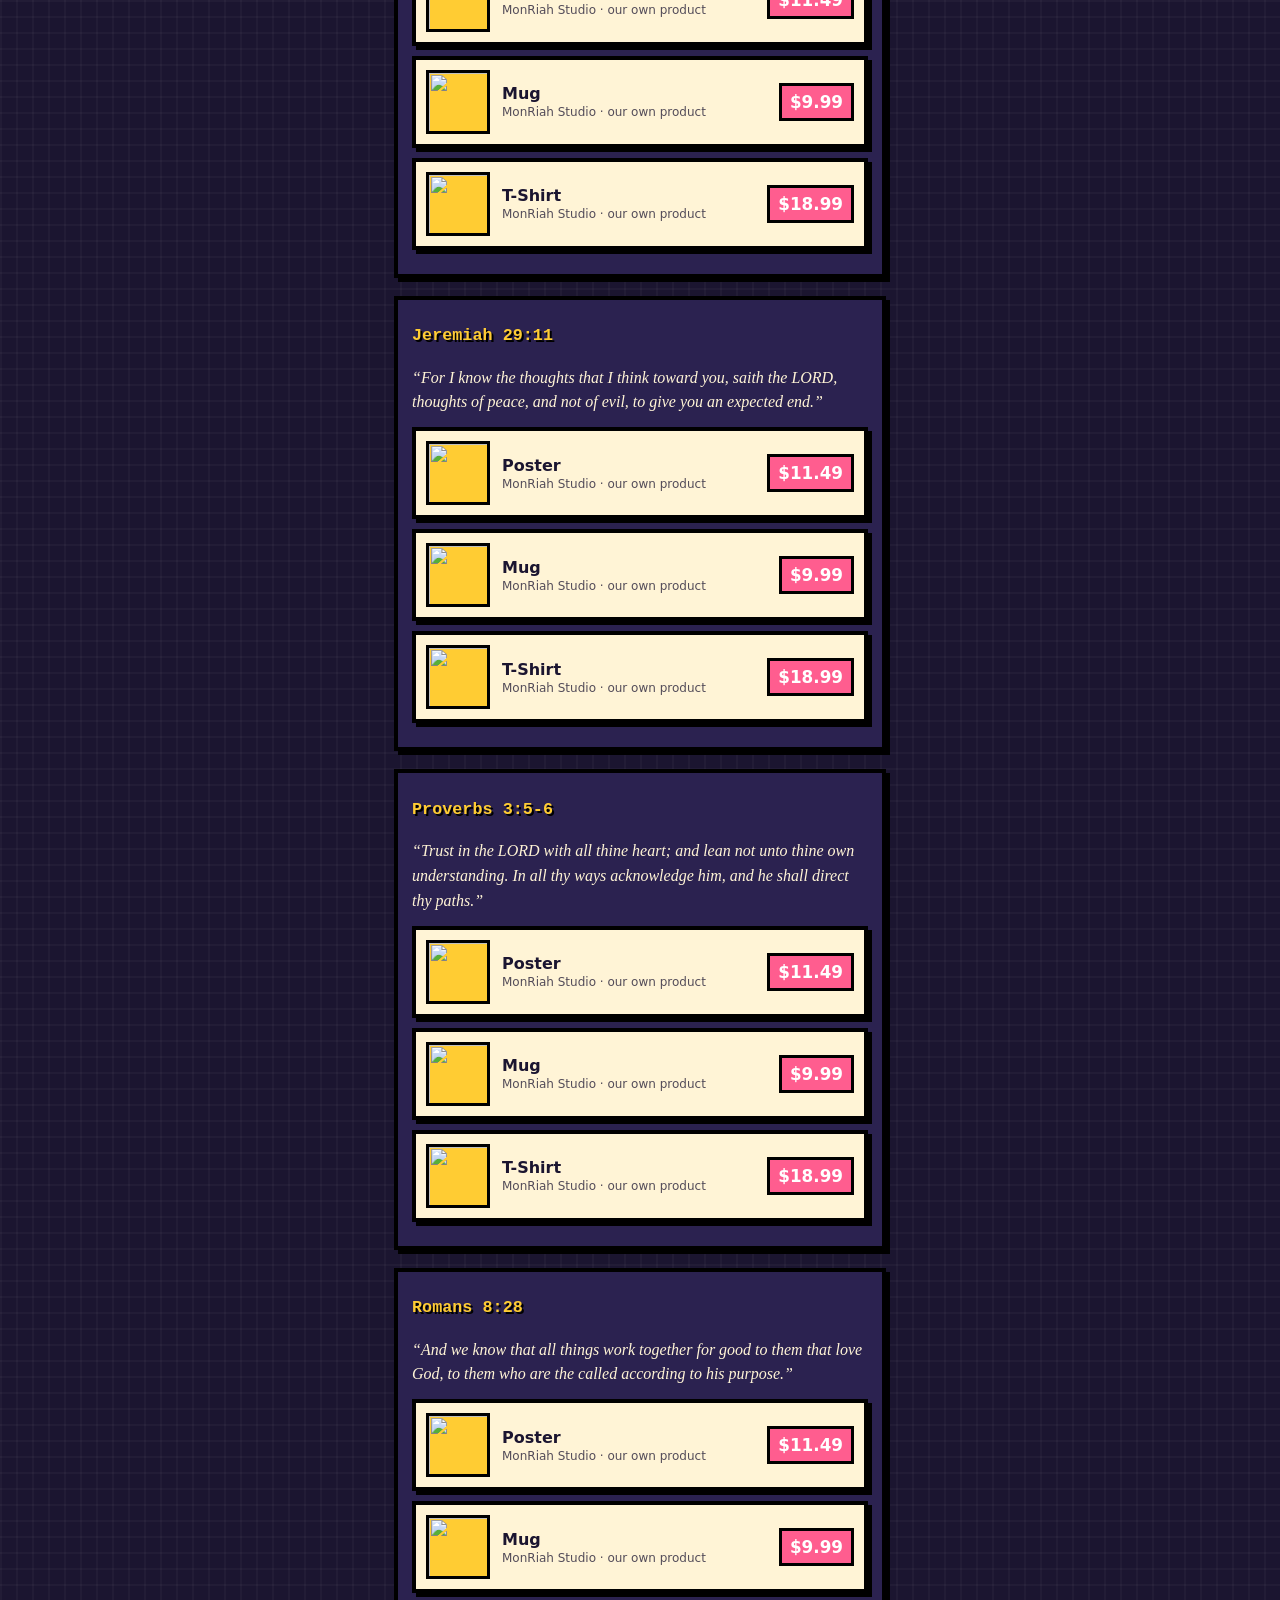
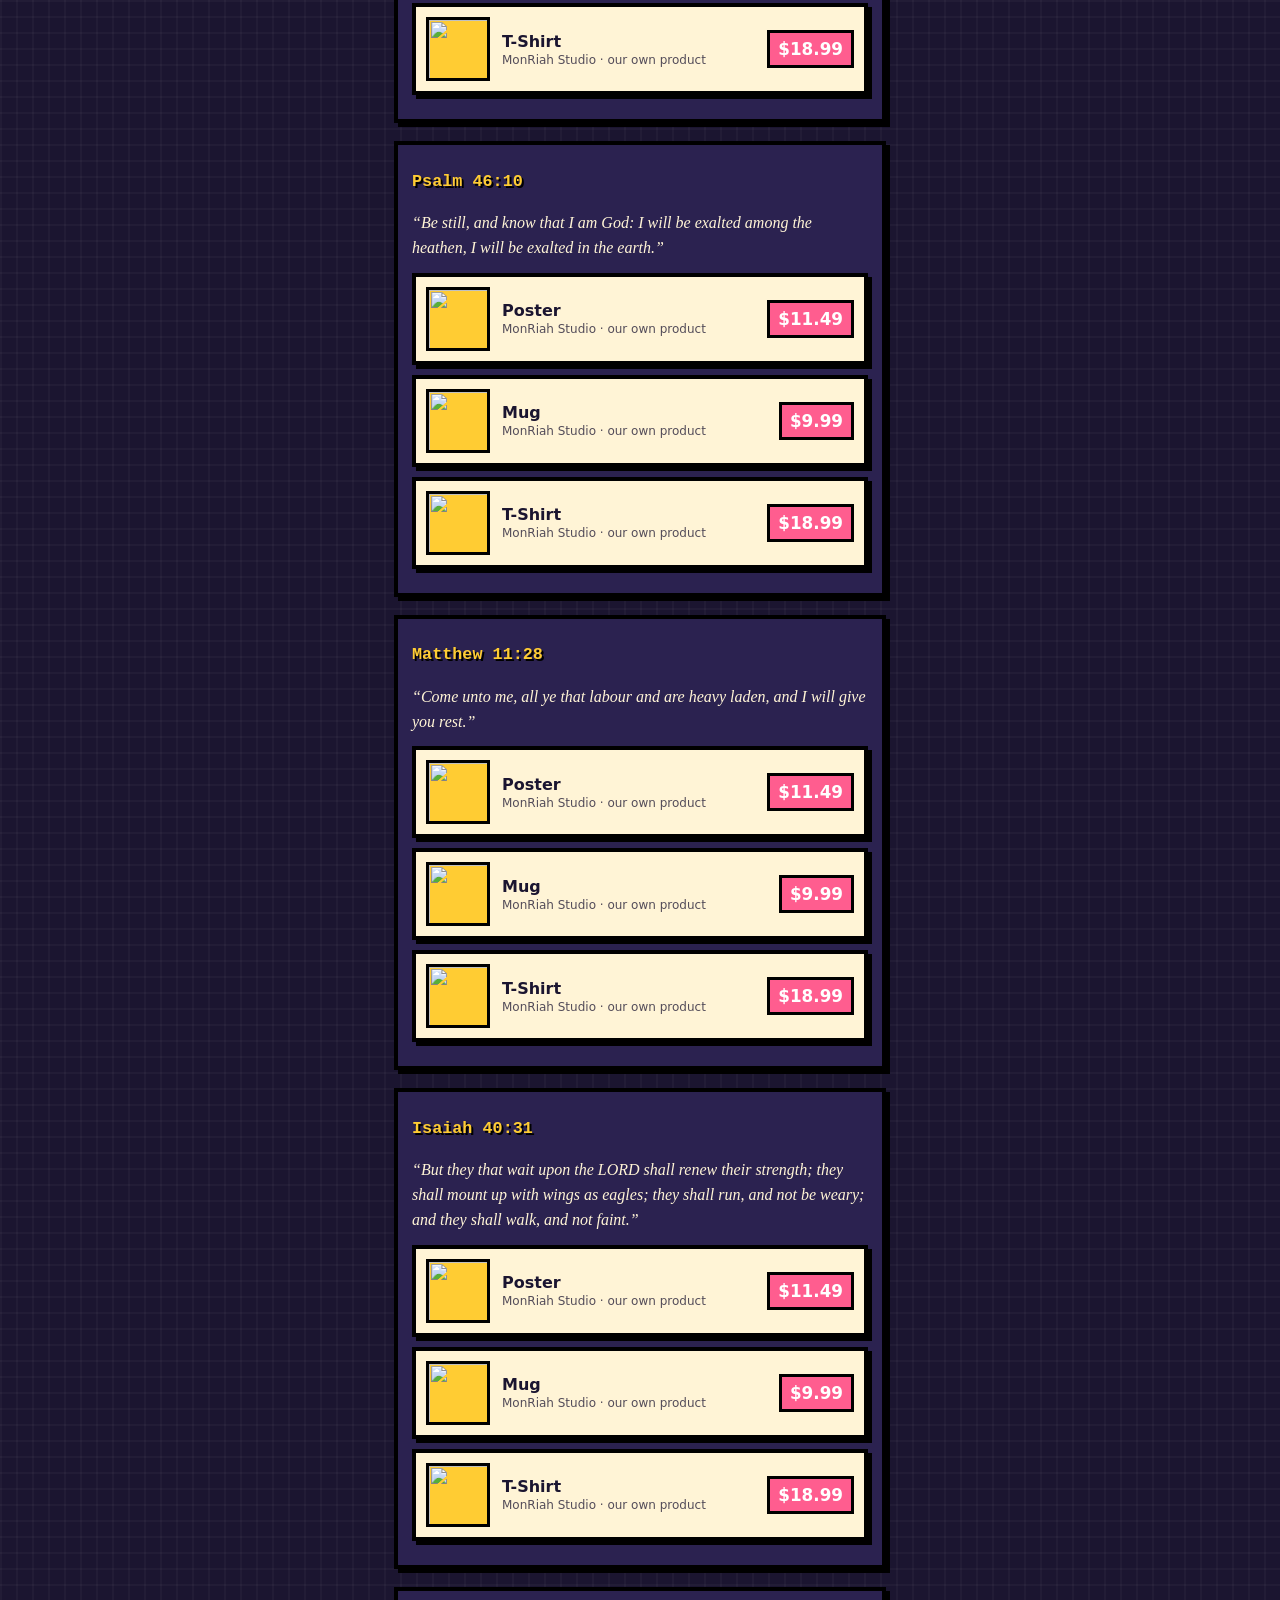
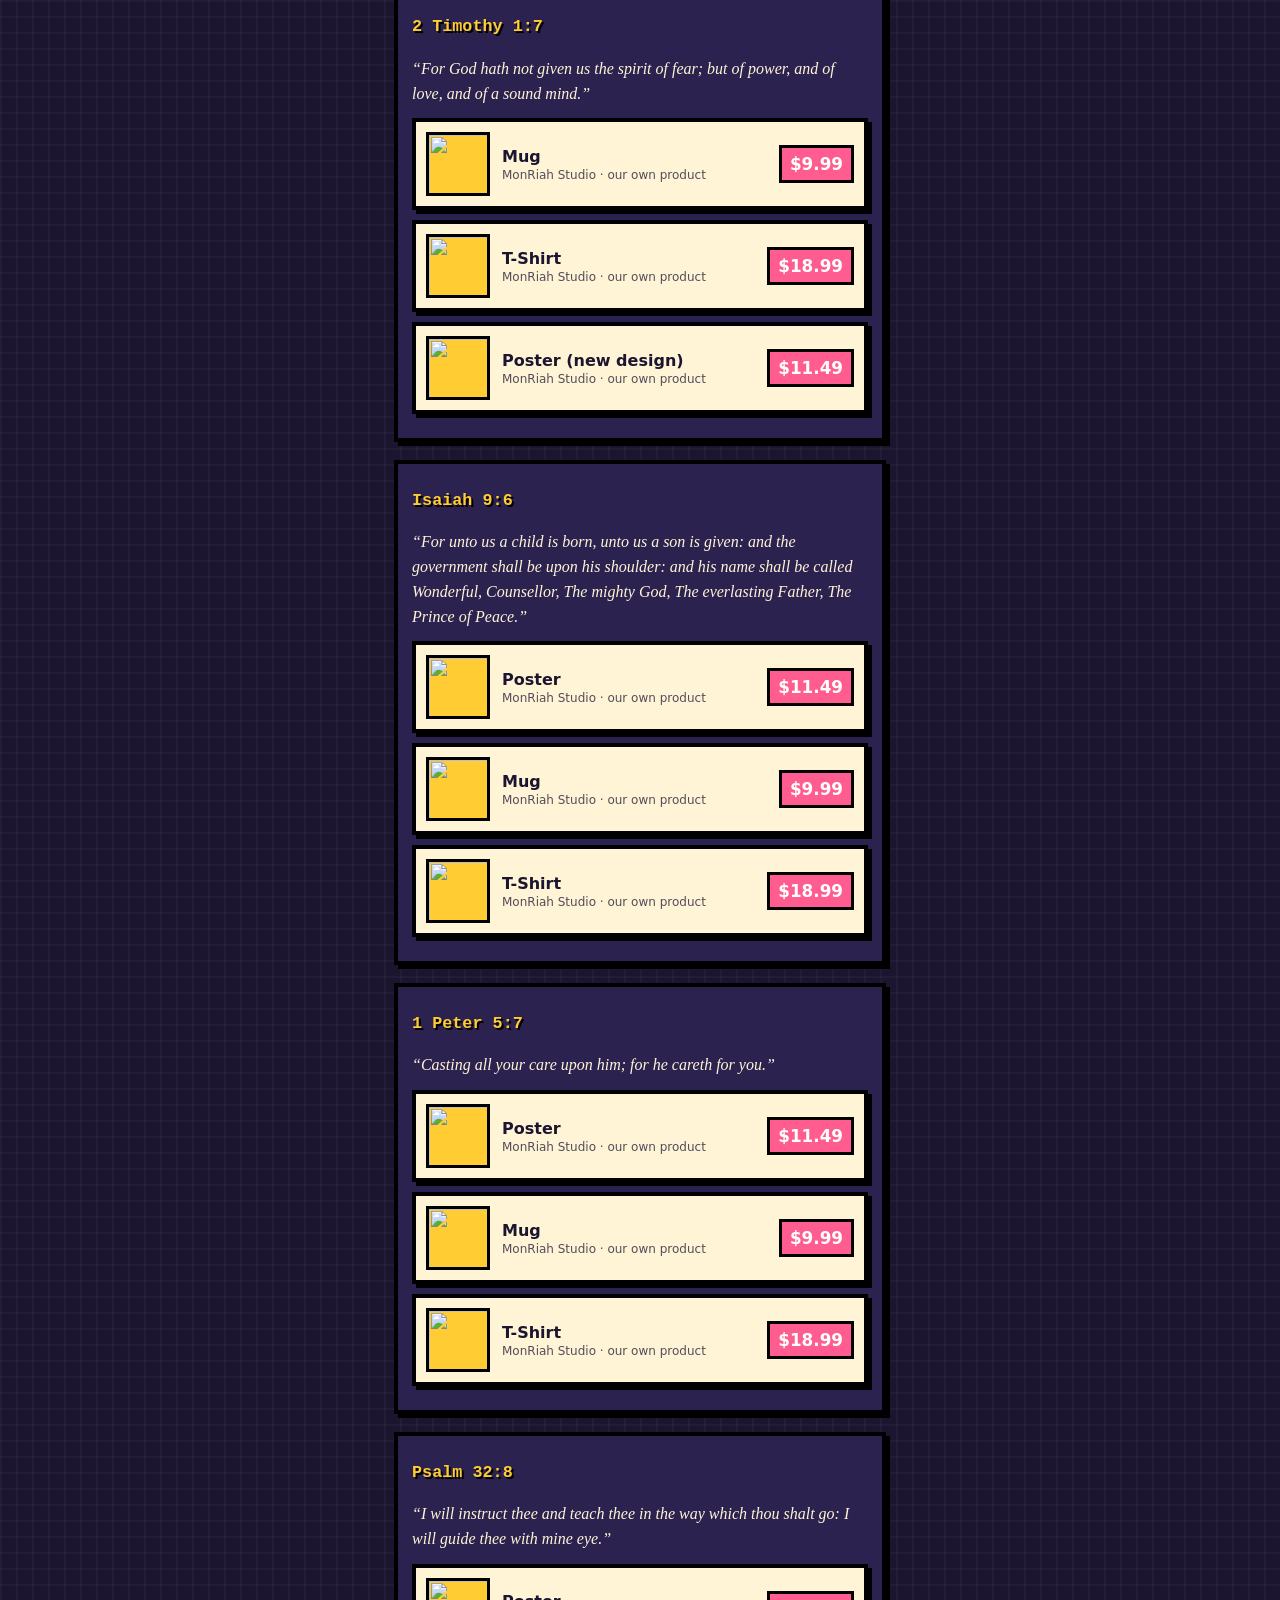
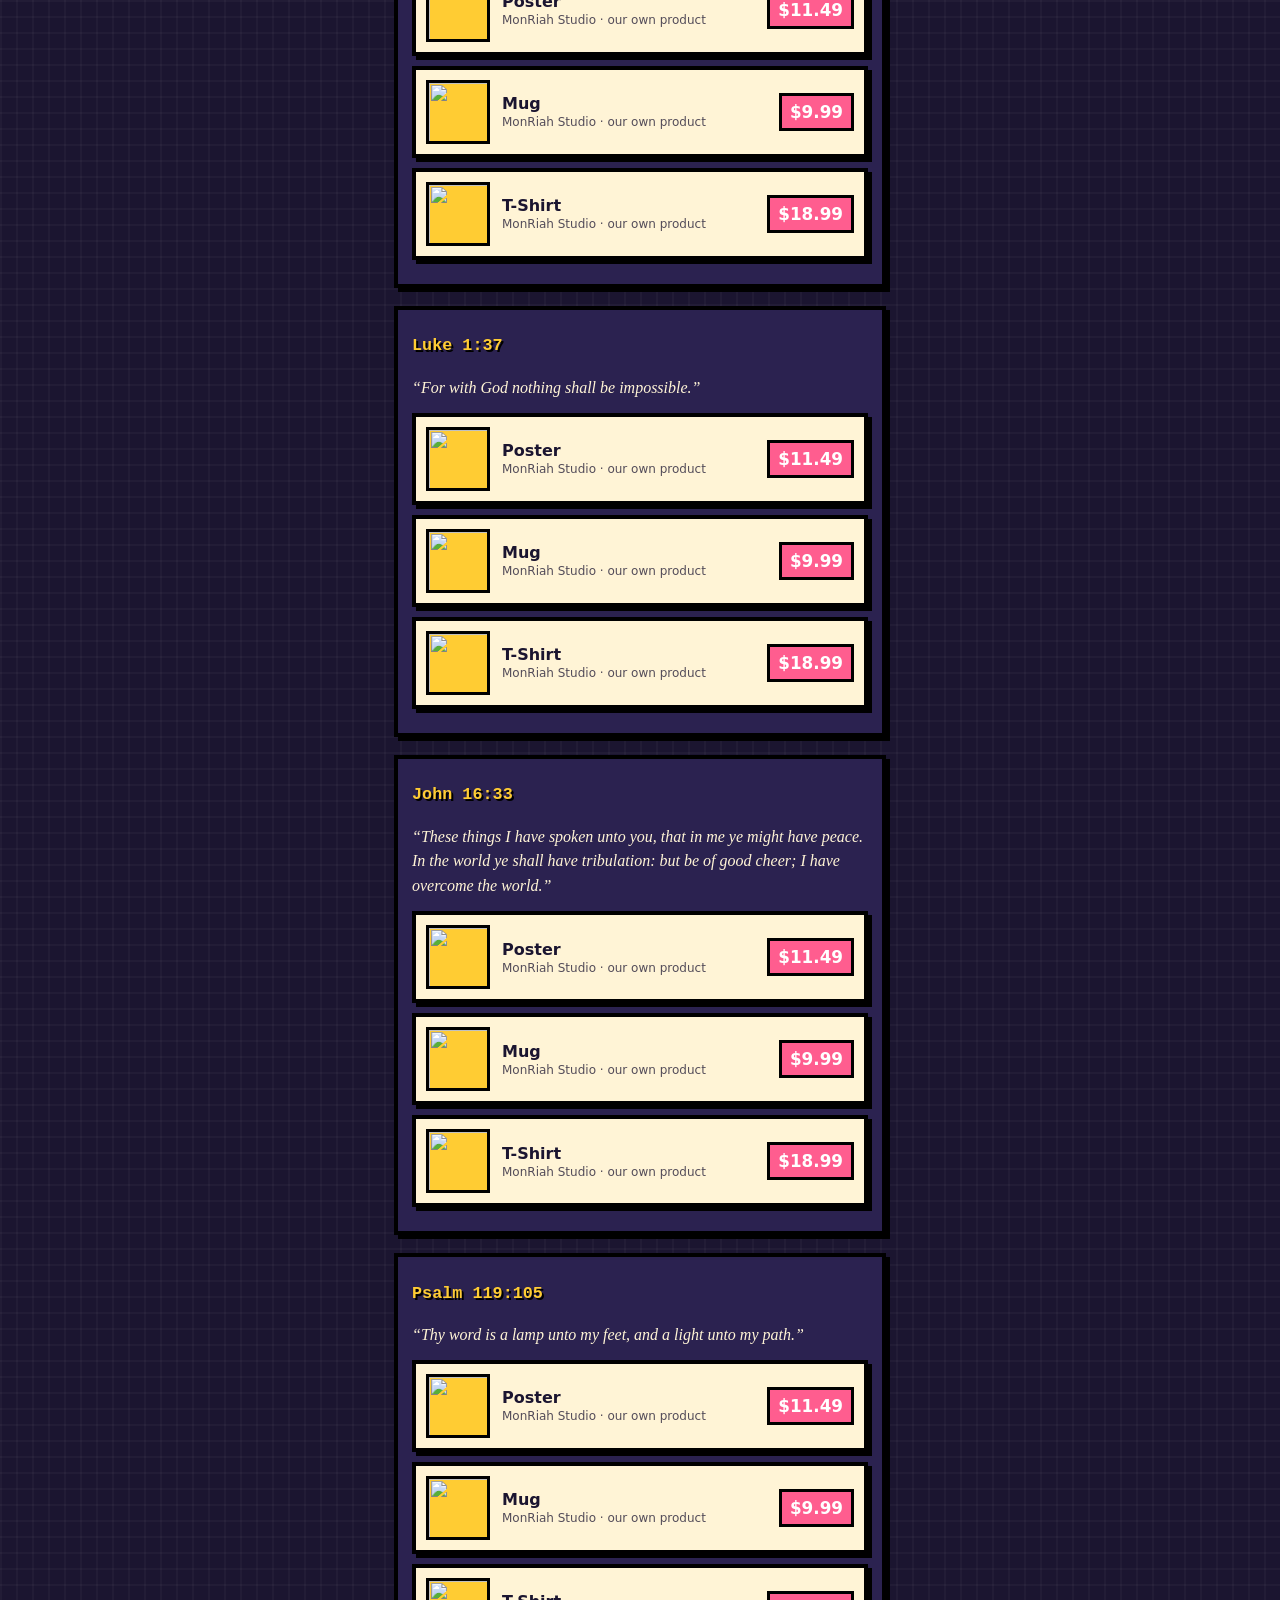
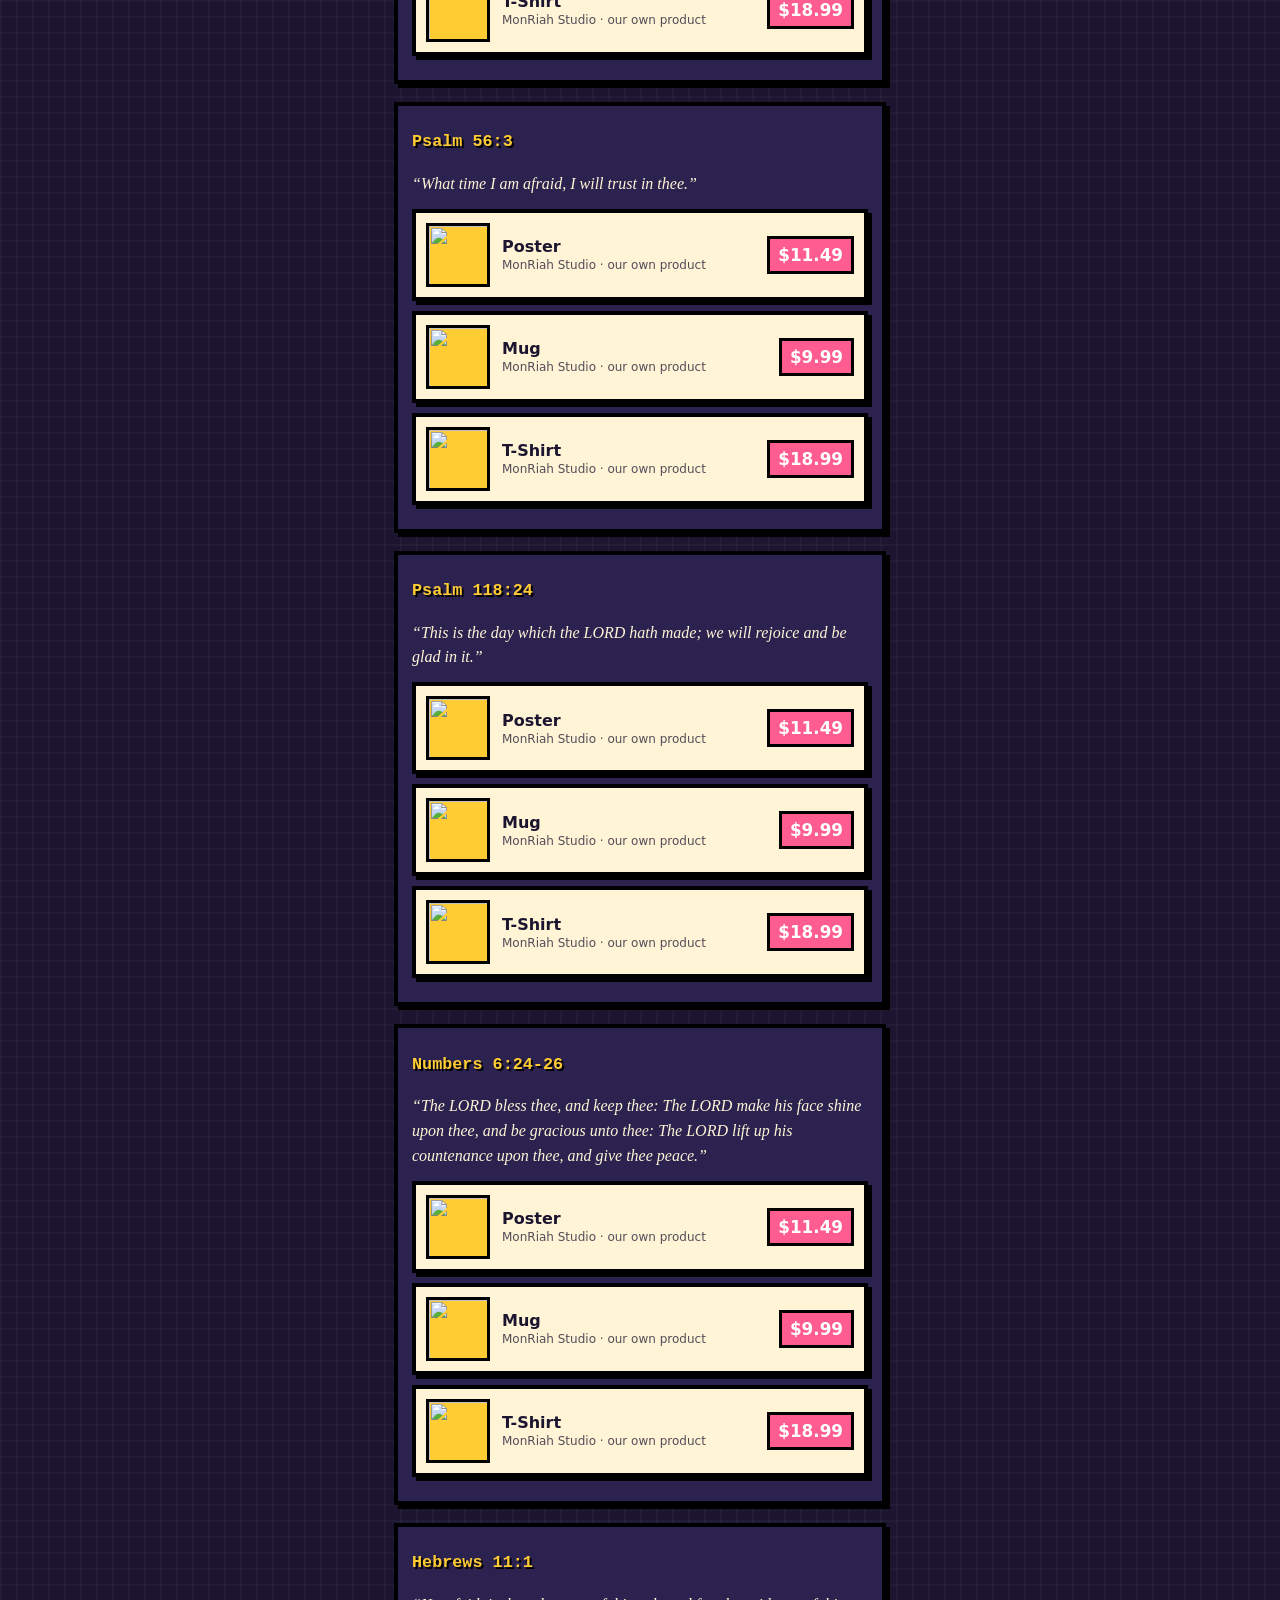
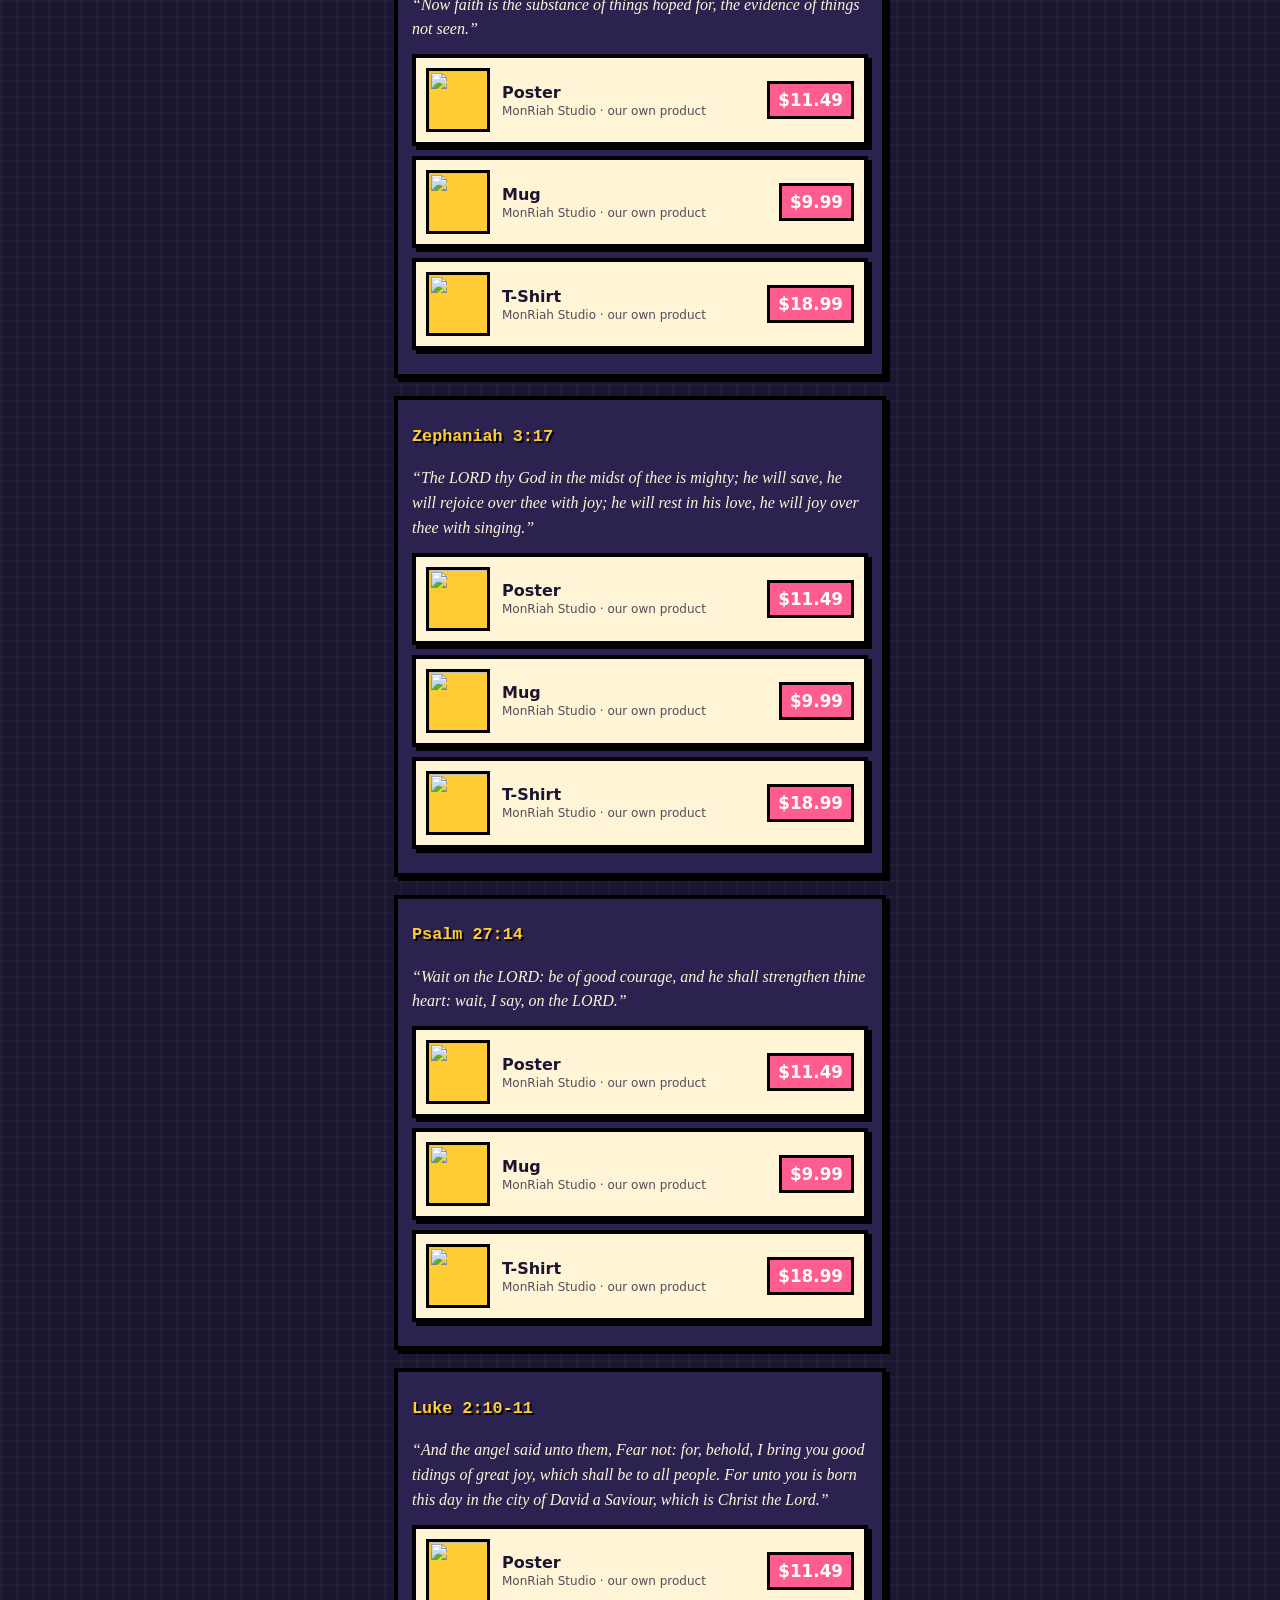
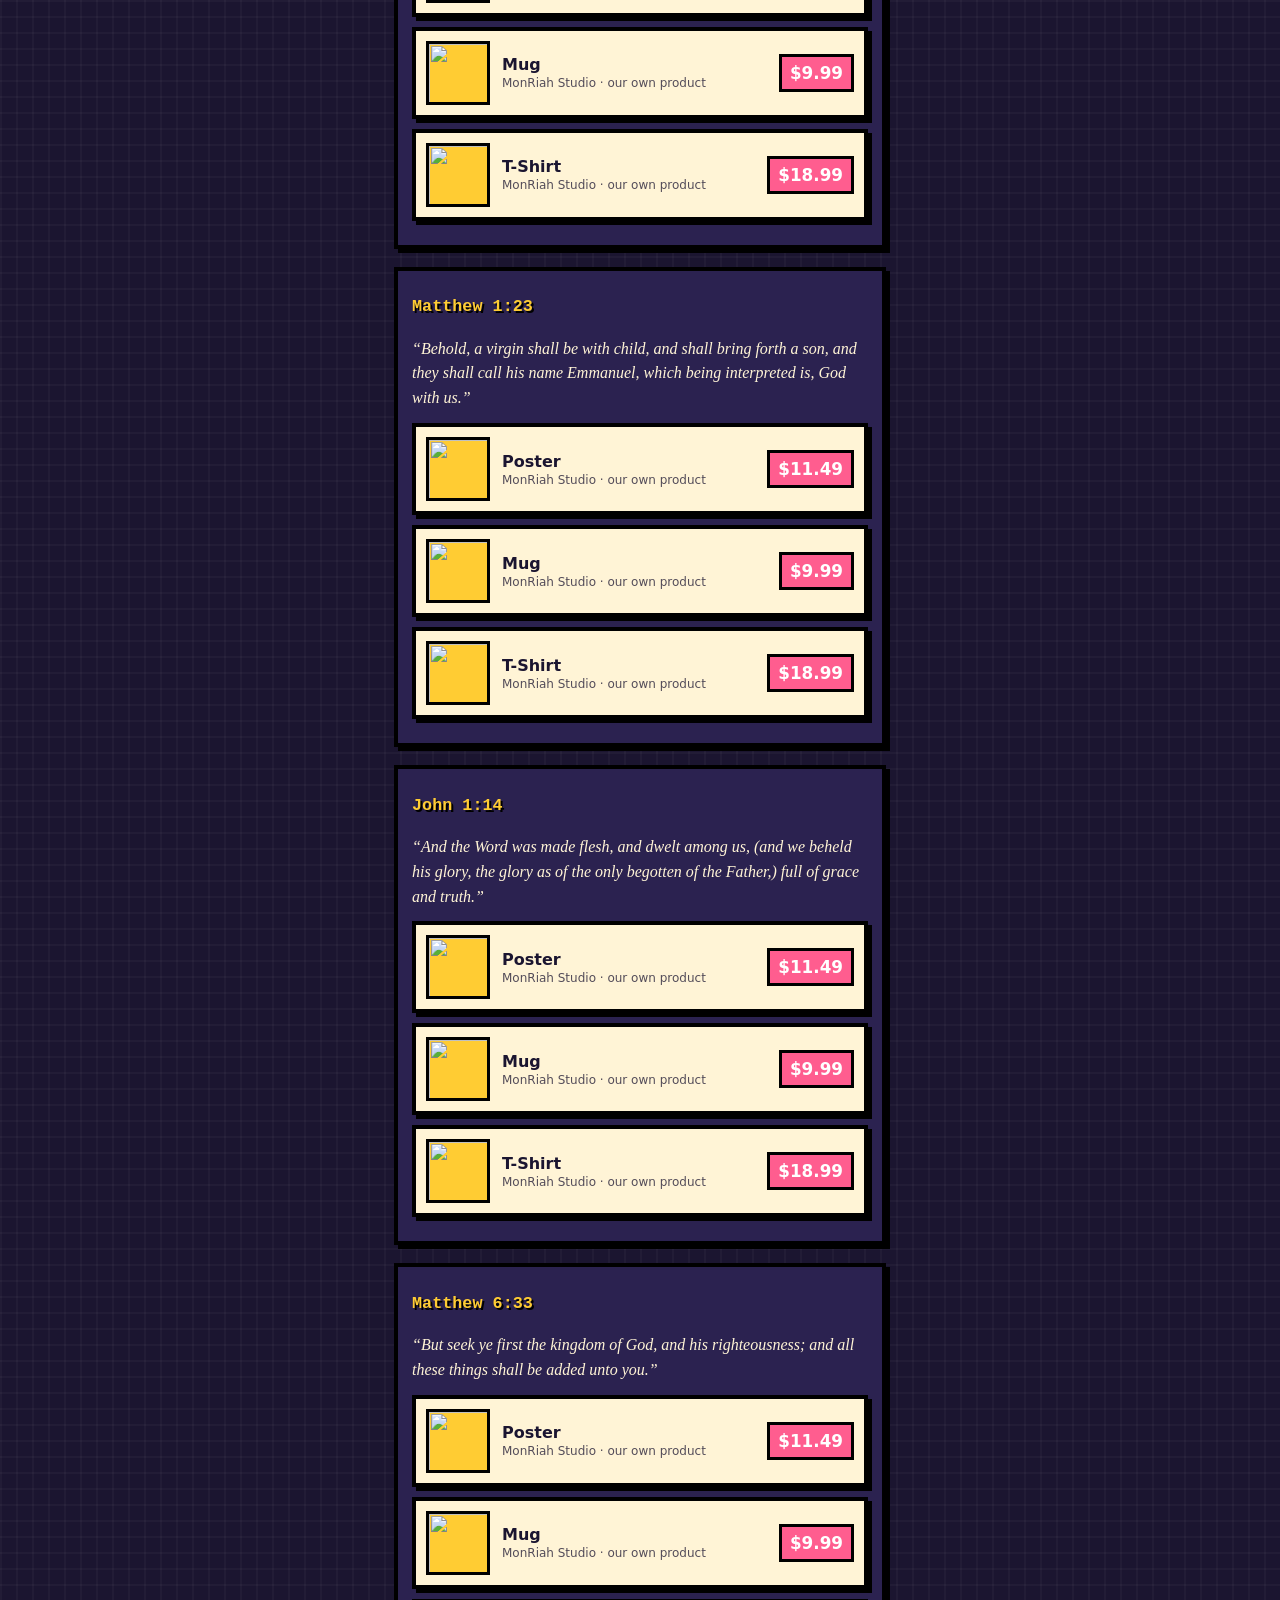
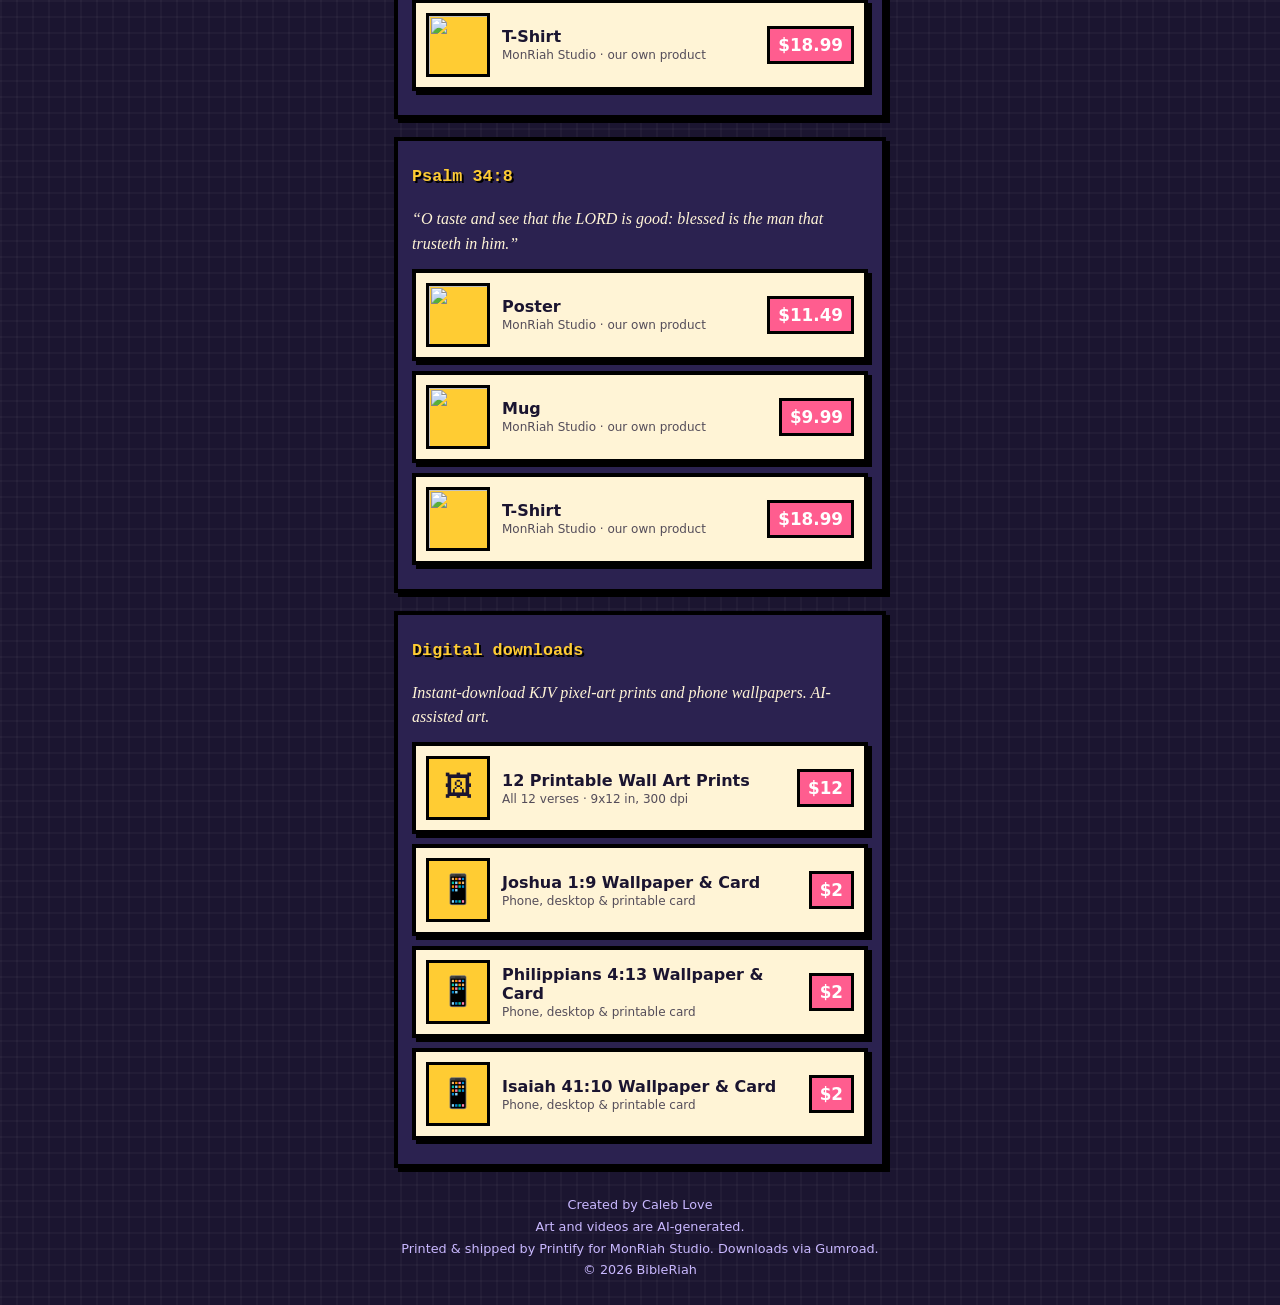
==== commit 33e6260e: "Links: add Luke 2:10-11, Matthew 1:23, John 1:14, Matthew 6:33, Psalm 34:8 poster/mug/tee (sync_site" ====
--- a/links/index.html
+++ b/links/index.html
@@ -24,7 +24,7 @@
 <a class="shop px" href="https://monriah-studio.printify.me" rel="noopener">&#9733; Shop all MonRiah Studio merch</a>
 <p class="addr">Shop address: <a href="https://monriah-studio.printify.me" rel="noopener">monriah-studio.printify.me</a></p>
 <nav class="soc" aria-label="Social"><a class="px" href="https://www.tiktok.com/@bibleriah" rel="noopener me">TikTok @bibleriah</a><a class="px" href="https://www.youtube.com/@bibleriah" rel="noopener me">YouTube BibleRiah</a></nav>
-<nav class="nav" aria-label="Verses"><a class="px has" href="#josh-1-9">Joshua 1:9</a><a class="px has" href="#phil-4-13">Philippians 4:13</a><a class="px has" href="#isa-41-10">Isaiah 41:10</a><a class="px has" href="#john-3-16">John 3:16</a><a class="px has" href="#ps-23-1">Psalm 23:1</a><a class="px has" href="#jer-29-11">Jeremiah 29:11</a><a class="px has" href="#prov-3-5-6">Proverbs 3:5-6</a><a class="px has" href="#rom-8-28">Romans 8:28</a><a class="px has" href="#ps-46-10">Psalm 46:10</a><a class="px has" href="#matt-11-28">Matthew 11:28</a><a class="px has" href="#isa-40-31">Isaiah 40:31</a><a class="px has" href="#2tim-1-7">2 Timothy 1:7</a><a class="px has" href="#isa-9-6">Isaiah 9:6</a><a class="px has" href="#1pet-5-7">1 Peter 5:7</a><a class="px has" href="#ps-32-8">Psalm 32:8</a><a class="px has" href="#luke-1-37">Luke 1:37</a><a class="px has" href="#john-16-33">John 16:33</a><a class="px has" href="#ps-119-105">Psalm 119:105</a><a class="px has" href="#ps-56-3">Psalm 56:3</a><a class="px has" href="#ps-118-24">Psalm 118:24</a><a class="px has" href="#num-6-24-26">Numbers 6:24-26</a><a class="px has" href="#heb-11-1">Hebrews 11:1</a><a class="px has" href="#zeph-3-17">Zephaniah 3:17</a><a class="px has" href="#ps-27-14">Psalm 27:14</a></nav>
+<nav class="nav" aria-label="Verses"><a class="px has" href="#josh-1-9">Joshua 1:9</a><a class="px has" href="#phil-4-13">Philippians 4:13</a><a class="px has" href="#isa-41-10">Isaiah 41:10</a><a class="px has" href="#john-3-16">John 3:16</a><a class="px has" href="#ps-23-1">Psalm 23:1</a><a class="px has" href="#jer-29-11">Jeremiah 29:11</a><a class="px has" href="#prov-3-5-6">Proverbs 3:5-6</a><a class="px has" href="#rom-8-28">Romans 8:28</a><a class="px has" href="#ps-46-10">Psalm 46:10</a><a class="px has" href="#matt-11-28">Matthew 11:28</a><a class="px has" href="#isa-40-31">Isaiah 40:31</a><a class="px has" href="#2tim-1-7">2 Timothy 1:7</a><a class="px has" href="#isa-9-6">Isaiah 9:6</a><a class="px has" href="#1pet-5-7">1 Peter 5:7</a><a class="px has" href="#ps-32-8">Psalm 32:8</a><a class="px has" href="#luke-1-37">Luke 1:37</a><a class="px has" href="#john-16-33">John 16:33</a><a class="px has" href="#ps-119-105">Psalm 119:105</a><a class="px has" href="#ps-56-3">Psalm 56:3</a><a class="px has" href="#ps-118-24">Psalm 118:24</a><a class="px has" href="#num-6-24-26">Numbers 6:24-26</a><a class="px has" href="#heb-11-1">Hebrews 11:1</a><a class="px has" href="#zeph-3-17">Zephaniah 3:17</a><a class="px has" href="#ps-27-14">Psalm 27:14</a><a class="px has" href="#luke-2-10-11">Luke 2:10-11</a><a class="px has" href="#matt-1-23">Matthew 1:23</a><a class="px has" href="#john-1-14">John 1:14</a><a class="px has" href="#matt-6-33">Matthew 6:33</a><a class="px has" href="#ps-34-8">Psalm 34:8</a></nav>
 <section class="v px" id="josh-1-9"><h2><a href="#josh-1-9">Joshua 1:9</a></h2><p class="q">&ldquo;Have not I commanded thee? Be strong and of a good courage; be not afraid, neither be thou dismayed: for the LORD thy God is with thee whithersoever thou goest.&rdquo;</p><a class="b" href="https://monriah-studio.printify.me/product/33631073" rel="noopener"><img class="th" src="https://images-api.printify.com/mockup/6ae170ac495344e8cb00f4fd/43135/94677/joshua-19-bible-verse-poster-pixel-art-christian-wall-art-kjv-be-strong-and-of-a-good-courage.jpg?camera_label=front&amp;revision=1793165809196" alt="" loading="eager" decoding="async" width="64" height="64"><span class="tx"><span class="n">Poster</span><span class="s">MonRiah Studio &middot; our own product</span></span><span class="pr">$11.49</span></a>
 <a class="b" href="https://monriah-studio.printify.me/product/33631074" rel="noopener"><img class="th" src="https://images-api.printify.com/mockup/6ae170ad0a01bb19a50145ed/65216/6310/joshua-19-bible-verse-mug-pixel-art-christian-coffee-mug-kjv-be-strong-and-of-a-good-courage.jpg?camera_label=front&amp;revision=1793165809873" alt="" loading="eager" decoding="async" width="64" height="64"><span class="tx"><span class="n">Mug</span><span class="s">MonRiah Studio &middot; our own product</span></span><span class="pr">$9.99</span></a>
 <a class="b" href="https://monriah-studio.printify.me/product/33631075" rel="noopener"><img class="th" src="https://images-api.printify.com/mockup/6ae170af3986c52b390b5c47/18542/102044/joshua-19-bible-verse-shirt-pixel-art-scripture-tee-kjv-be-strong-and-of-a-good-courage.jpg?camera_label=front-2&amp;revision=1793165811332" alt="" loading="eager" decoding="async" width="64" height="64"><span class="tx"><span class="n">T-Shirt</span><span class="s">MonRiah Studio &middot; our own product</span></span><span class="pr">$18.99</span></a>
@@ -101,6 +101,21 @@
 <section class="v px" id="ps-27-14"><h2><a href="#ps-27-14">Psalm 27:14</a></h2><p class="q">&ldquo;Wait on the LORD: be of good courage, and he shall strengthen thine heart: wait, I say, on the LORD.&rdquo;</p><a class="b" href="https://monriah-studio.printify.me/product/33688599" rel="noopener"><img class="th" src="https://images-api.printify.com/mockup/6ae36cac993bd0438408cc73/43135/94677/psalm-2714-bible-verse-poster-pixel-art-christian-wall-art-kjv-wait-on-the-lord.jpg?camera_label=front&amp;revision=1793289393838&amp;s=2048" alt="" loading="eager" decoding="async" width="64" height="64"><span class="tx"><span class="n">Poster</span><span class="s">MonRiah Studio &middot; our own product</span></span><span class="pr">$11.49</span></a>
 <a class="b" href="https://monriah-studio.printify.me/product/33688601" rel="noopener"><img class="th" src="https://images-api.printify.com/mockup/6ae36cadcd1c2c6425086c49/65216/6310/psalm-2714-bible-verse-mug-pixel-art-christian-coffee-mug-kjv-wait-on-the-lord.jpg?camera_label=front&amp;revision=1793289394582&amp;s=2048" alt="" loading="eager" decoding="async" width="64" height="64"><span class="tx"><span class="n">Mug</span><span class="s">MonRiah Studio &middot; our own product</span></span><span class="pr">$9.99</span></a>
 <a class="b" href="https://monriah-studio.printify.me/product/33688602" rel="noopener"><img class="th" src="https://images-api.printify.com/mockup/6ae36cafcd1c2c6425086c4b/18542/102044/psalm-2714-bible-verse-shirt-pixel-art-scripture-tee-kjv-wait-on-the-lord.jpg?camera_label=front-2&amp;revision=1793289395813&amp;s=2048" alt="" loading="eager" decoding="async" width="64" height="64"><span class="tx"><span class="n">T-Shirt</span><span class="s">MonRiah Studio &middot; our own product</span></span><span class="pr">$18.99</span></a></section>
+<section class="v px" id="luke-2-10-11"><h2><a href="#luke-2-10-11">Luke 2:10-11</a></h2><p class="q">&ldquo;And the angel said unto them, Fear not: for, behold, I bring you good tidings of great joy, which shall be to all people. For unto you is born this day in the city of David a Saviour, which is Christ the Lord.&rdquo;</p><a class="b" href="https://monriah-studio.printify.me/product/33969512" rel="noopener"><img class="th" src="https://images-api.printify.com/mockup/6aeb8ca0de6173be690b4d5f/43135/94677/luke-210-11-kjv-christmas-pixel-art-poster-good-tidings-of-great-joy-angel-and-shepherds-scripture-wall-art.jpg?camera_label=front&amp;revision=1793822175012" alt="" loading="eager" decoding="async" width="64" height="64"><span class="tx"><span class="n">Poster</span><span class="s">MonRiah Studio &middot; our own product</span></span><span class="pr">$11.49</span></a>
+<a class="b" href="https://monriah-studio.printify.me/product/33969513" rel="noopener"><img class="th" src="https://images-api.printify.com/mockup/6aeb8ca2767273517c0d23df/65216/6310/luke-210-11-kjv-christmas-pixel-art-mug-11oz-good-tidings-of-great-joy-angel-and-shepherds-christian-coffee-mug.jpg?camera_label=front&amp;revision=1793822175278" alt="" loading="eager" decoding="async" width="64" height="64"><span class="tx"><span class="n">Mug</span><span class="s">MonRiah Studio &middot; our own product</span></span><span class="pr">$9.99</span></a>
+<a class="b" href="https://monriah-studio.printify.me/product/33969515" rel="noopener"><img class="th" src="https://images-api.printify.com/mockup/6aeb8ca5695df5ee4d056db4/18542/102044/luke-210-11-kjv-christmas-pixel-art-t-shirt-good-tidings-of-great-joy-angel-and-shepherds-christian-scripture-tee.jpg?camera_label=front-2&amp;revision=1793822176658" alt="" loading="eager" decoding="async" width="64" height="64"><span class="tx"><span class="n">T-Shirt</span><span class="s">MonRiah Studio &middot; our own product</span></span><span class="pr">$18.99</span></a></section>
+<section class="v px" id="matt-1-23"><h2><a href="#matt-1-23">Matthew 1:23</a></h2><p class="q">&ldquo;Behold, a virgin shall be with child, and shall bring forth a son, and they shall call his name Emmanuel, which being interpreted is, God with us.&rdquo;</p><a class="b" href="https://monriah-studio.printify.me/product/33969514" rel="noopener"><img class="th" src="https://images-api.printify.com/mockup/6aeb8ca9767273517c0d23e7/43135/94677/matthew-123-kjv-christmas-pixel-art-poster-emmanuel-god-with-us-star-over-bethlehem-scripture-wall-art.jpg?camera_label=front&amp;revision=1793822176656" alt="" loading="eager" decoding="async" width="64" height="64"><span class="tx"><span class="n">Poster</span><span class="s">MonRiah Studio &middot; our own product</span></span><span class="pr">$11.49</span></a>
+<a class="b" href="https://monriah-studio.printify.me/product/33969516" rel="noopener"><img class="th" src="https://images-api.printify.com/mockup/6aeb8cab695df5ee4d056db7/65216/6310/matthew-123-kjv-christmas-pixel-art-mug-11oz-emmanuel-god-with-us-star-over-bethlehem-christian-coffee-mug.jpg?camera_label=front&amp;revision=1793822176928" alt="" loading="eager" decoding="async" width="64" height="64"><span class="tx"><span class="n">Mug</span><span class="s">MonRiah Studio &middot; our own product</span></span><span class="pr">$9.99</span></a>
+<a class="b" href="https://monriah-studio.printify.me/product/33969521" rel="noopener"><img class="th" src="https://images-api.printify.com/mockup/6aeb8cae695df5ee4d056dbc/18542/102044/matthew-123-kjv-christmas-pixel-art-t-shirt-emmanuel-god-with-us-star-over-bethlehem-christian-scripture-tee.jpg?camera_label=front-2&amp;revision=1793822178175" alt="" loading="eager" decoding="async" width="64" height="64"><span class="tx"><span class="n">T-Shirt</span><span class="s">MonRiah Studio &middot; our own product</span></span><span class="pr">$18.99</span></a></section>
+<section class="v px" id="john-1-14"><h2><a href="#john-1-14">John 1:14</a></h2><p class="q">&ldquo;And the Word was made flesh, and dwelt among us, (and we beheld his glory, the glory as of the only begotten of the Father,) full of grace and truth.&rdquo;</p><a class="b" href="https://monriah-studio.printify.me/product/33969520" rel="noopener"><img class="th" src="https://images-api.printify.com/mockup/6aeb8cb2695df5ee4d056dc4/43135/94677/john-114-kjv-christmas-pixel-art-poster-the-word-was-made-flesh-light-in-the-darkness-scripture-wall-art.jpg?camera_label=front&amp;revision=1793822178165" alt="" loading="eager" decoding="async" width="64" height="64"><span class="tx"><span class="n">Poster</span><span class="s">MonRiah Studio &middot; our own product</span></span><span class="pr">$11.49</span></a>
+<a class="b" href="https://monriah-studio.printify.me/product/33969522" rel="noopener"><img class="th" src="https://images-api.printify.com/mockup/6aeb8cb5f0b43a23900e96b3/65216/6310/john-114-kjv-christmas-pixel-art-mug-11oz-the-word-was-made-flesh-light-in-the-darkness-christian-coffee-mug.jpg?camera_label=front&amp;revision=1793822178608" alt="" loading="eager" decoding="async" width="64" height="64"><span class="tx"><span class="n">Mug</span><span class="s">MonRiah Studio &middot; our own product</span></span><span class="pr">$9.99</span></a>
+<a class="b" href="https://monriah-studio.printify.me/product/33969523" rel="noopener"><img class="th" src="https://images-api.printify.com/mockup/6aeb8cb7767273517c0d23f8/18542/102044/john-114-kjv-christmas-pixel-art-t-shirt-the-word-was-made-flesh-light-in-the-darkness-christian-scripture-tee.jpg?camera_label=front-2&amp;revision=1793822179827" alt="" loading="eager" decoding="async" width="64" height="64"><span class="tx"><span class="n">T-Shirt</span><span class="s">MonRiah Studio &middot; our own product</span></span><span class="pr">$18.99</span></a></section>
+<section class="v px" id="matt-6-33"><h2><a href="#matt-6-33">Matthew 6:33</a></h2><p class="q">&ldquo;But seek ye first the kingdom of God, and his righteousness; and all these things shall be added unto you.&rdquo;</p><a class="b" href="https://monriah-studio.printify.me/product/33972393" rel="noopener"><img class="th" src="https://images-api.printify.com/mockup/6aeb9ba2a16d05372f0c2200/43135/94677/matthew-633-bible-verse-poster-pixel-art-christian-wall-art-kjv-but-seek-ye-first-the-kingdom.jpg?camera_label=front&amp;revision=1793825728606" alt="" loading="eager" decoding="async" width="64" height="64"><span class="tx"><span class="n">Poster</span><span class="s">MonRiah Studio &middot; our own product</span></span><span class="pr">$11.49</span></a>
+<a class="b" href="https://monriah-studio.printify.me/product/33972397" rel="noopener"><img class="th" src="https://images-api.printify.com/mockup/6aeb9ba3ce7a2c3a5c01073e/65216/6310/matthew-633-bible-verse-mug-pixel-art-christian-coffee-mug-kjv-but-seek-ye-first-the-kingdom.jpg?camera_label=front&amp;revision=1793825730929" alt="" loading="eager" decoding="async" width="64" height="64"><span class="tx"><span class="n">Mug</span><span class="s">MonRiah Studio &middot; our own product</span></span><span class="pr">$9.99</span></a>
+<a class="b" href="https://monriah-studio.printify.me/product/33972405" rel="noopener"><img class="th" src="https://images-api.printify.com/mockup/6aeb9ba4a16d05372f0c2203/18542/102044/matthew-633-bible-verse-shirt-pixel-art-scripture-tee-kjv-but-seek-ye-first-the-kingdom.jpg?camera_label=front-2&amp;revision=1793825732783" alt="" loading="eager" decoding="async" width="64" height="64"><span class="tx"><span class="n">T-Shirt</span><span class="s">MonRiah Studio &middot; our own product</span></span><span class="pr">$18.99</span></a></section>
+<section class="v px" id="ps-34-8"><h2><a href="#ps-34-8">Psalm 34:8</a></h2><p class="q">&ldquo;O taste and see that the LORD is good: blessed is the man that trusteth in him.&rdquo;</p><a class="b" href="https://monriah-studio.printify.me/product/33972459" rel="noopener"><img class="th" src="https://images-api.printify.com/mockup/6aeb9bedce7a2c3a5c010786/43135/94677/psalm-348-bible-verse-poster-pixel-art-christian-wall-art-kjv-o-taste-and-see-that-the-lord.jpg?camera_label=front&amp;revision=1793825779352" alt="" loading="eager" decoding="async" width="64" height="64"><span class="tx"><span class="n">Poster</span><span class="s">MonRiah Studio &middot; our own product</span></span><span class="pr">$11.49</span></a>
+<a class="b" href="https://monriah-studio.printify.me/product/33972461" rel="noopener"><img class="th" src="https://images-api.printify.com/mockup/6aeb9befafe1044f9902b32d/65216/6310/psalm-348-bible-verse-mug-pixel-art-christian-coffee-mug-kjv-o-taste-and-see-that-the-lord.jpg?camera_label=front&amp;revision=1793825780462" alt="" loading="eager" decoding="async" width="64" height="64"><span class="tx"><span class="n">Mug</span><span class="s">MonRiah Studio &middot; our own product</span></span><span class="pr">$9.99</span></a>
+<a class="b" href="https://monriah-studio.printify.me/product/33972462" rel="noopener"><img class="th" src="https://images-api.printify.com/mockup/6aeb9bf0ce7a2c3a5c010788/18542/102044/psalm-348-bible-verse-shirt-pixel-art-scripture-tee-kjv-o-taste-and-see-that-the-lord.jpg?camera_label=front-2&amp;revision=1793825781947" alt="" loading="eager" decoding="async" width="64" height="64"><span class="tx"><span class="n">T-Shirt</span><span class="s">MonRiah Studio &middot; our own product</span></span><span class="pr">$18.99</span></a></section>
 <section class="v px" id="downloads"><h2><a href="#downloads">Digital downloads</a></h2><p class="q">Instant-download KJV pixel-art prints and phone wallpapers. AI-assisted art.</p><a class="b" href="https://monriahstudio.gumroad.com/l/zcbwlz" rel="noopener"><span class="th">&#128444;</span><span class="tx"><span class="n">12 Printable Wall Art Prints</span><span class="s">All 12 verses &middot; 9x12 in, 300 dpi</span></span><span class="pr">$12</span></a>
 <a class="b" href="https://monriahstudio.gumroad.com/l/dysbts" rel="noopener"><span class="th">&#128241;</span><span class="tx"><span class="n">Joshua 1:9 Wallpaper &amp; Card</span><span class="s">Phone, desktop &amp; printable card</span></span><span class="pr">$2</span></a>
 <a class="b" href="https://monriahstudio.gumroad.com/l/tzqcba" rel="noopener"><span class="th">&#128241;</span><span class="tx"><span class="n">Philippians 4:13 Wallpaper &amp; Card</span><span class="s">Phone, desktop &amp; printable card</span></span><span class="pr">$2</span></a>
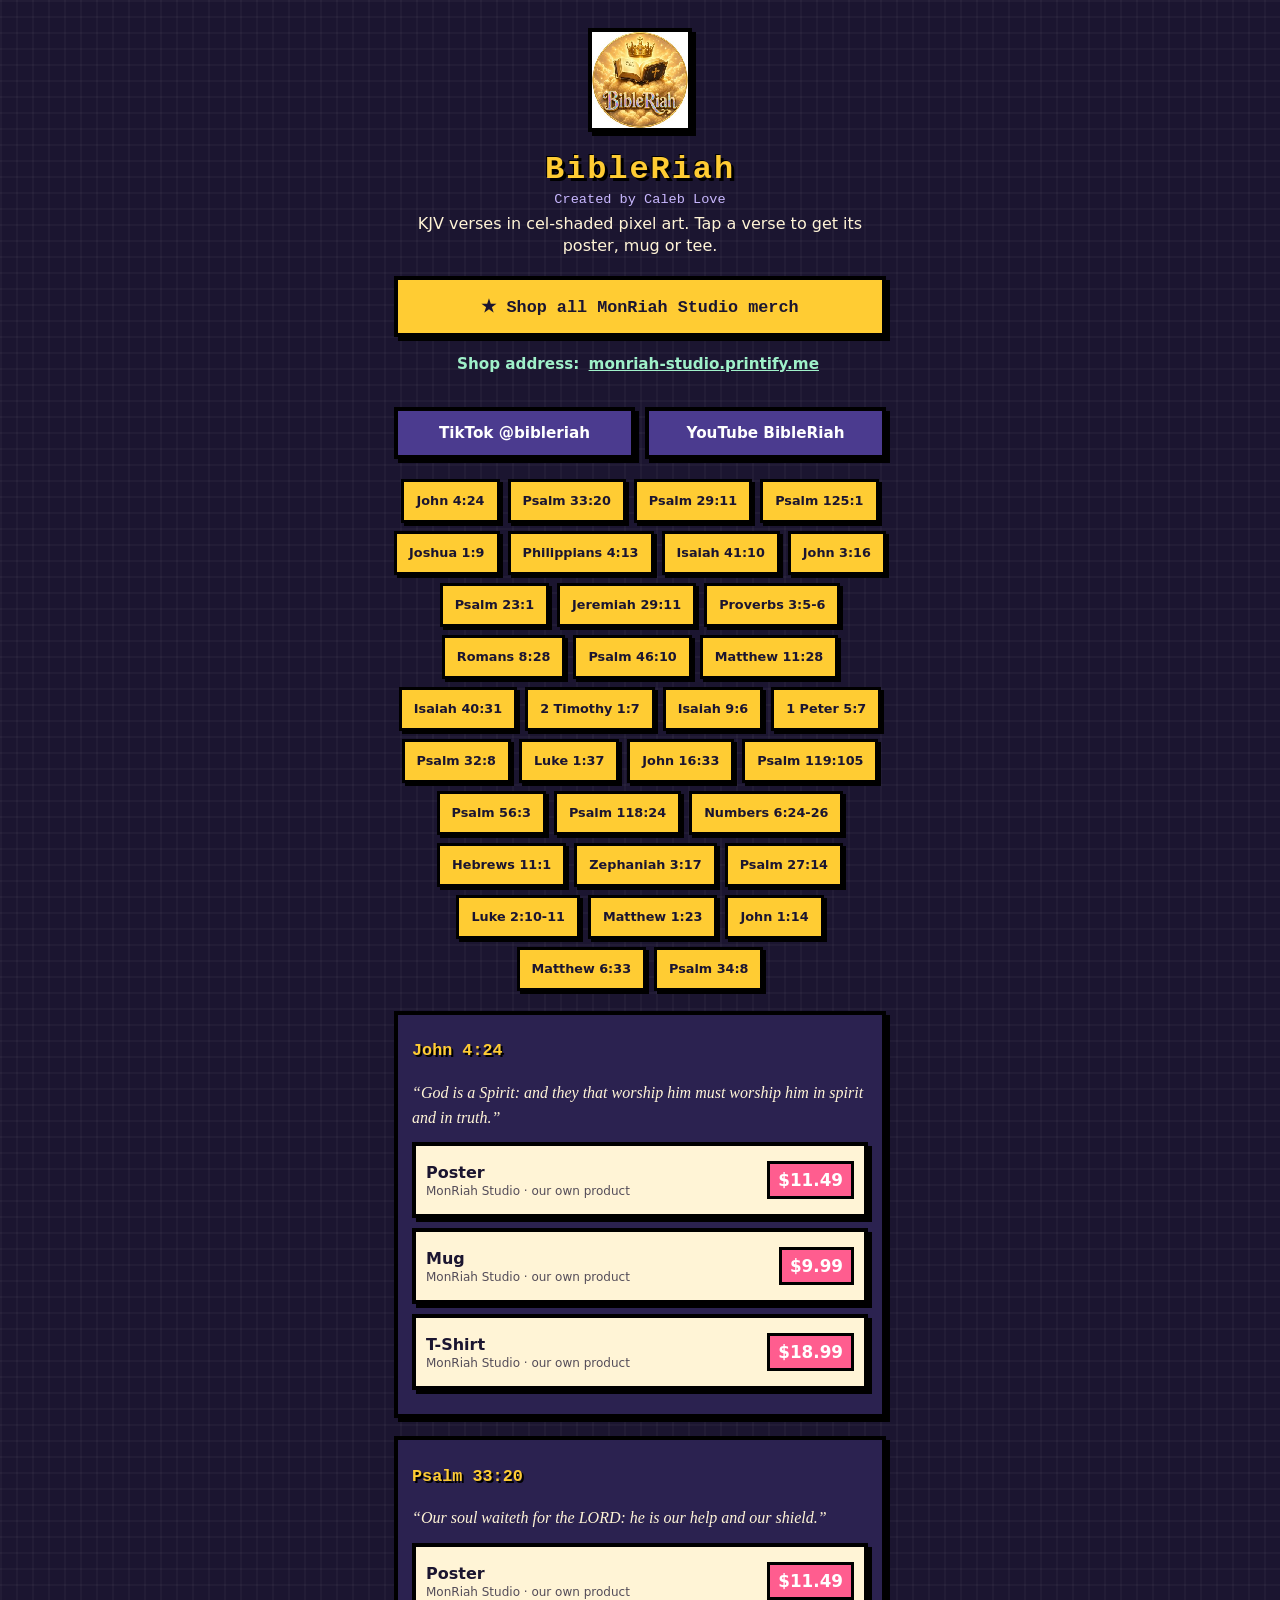
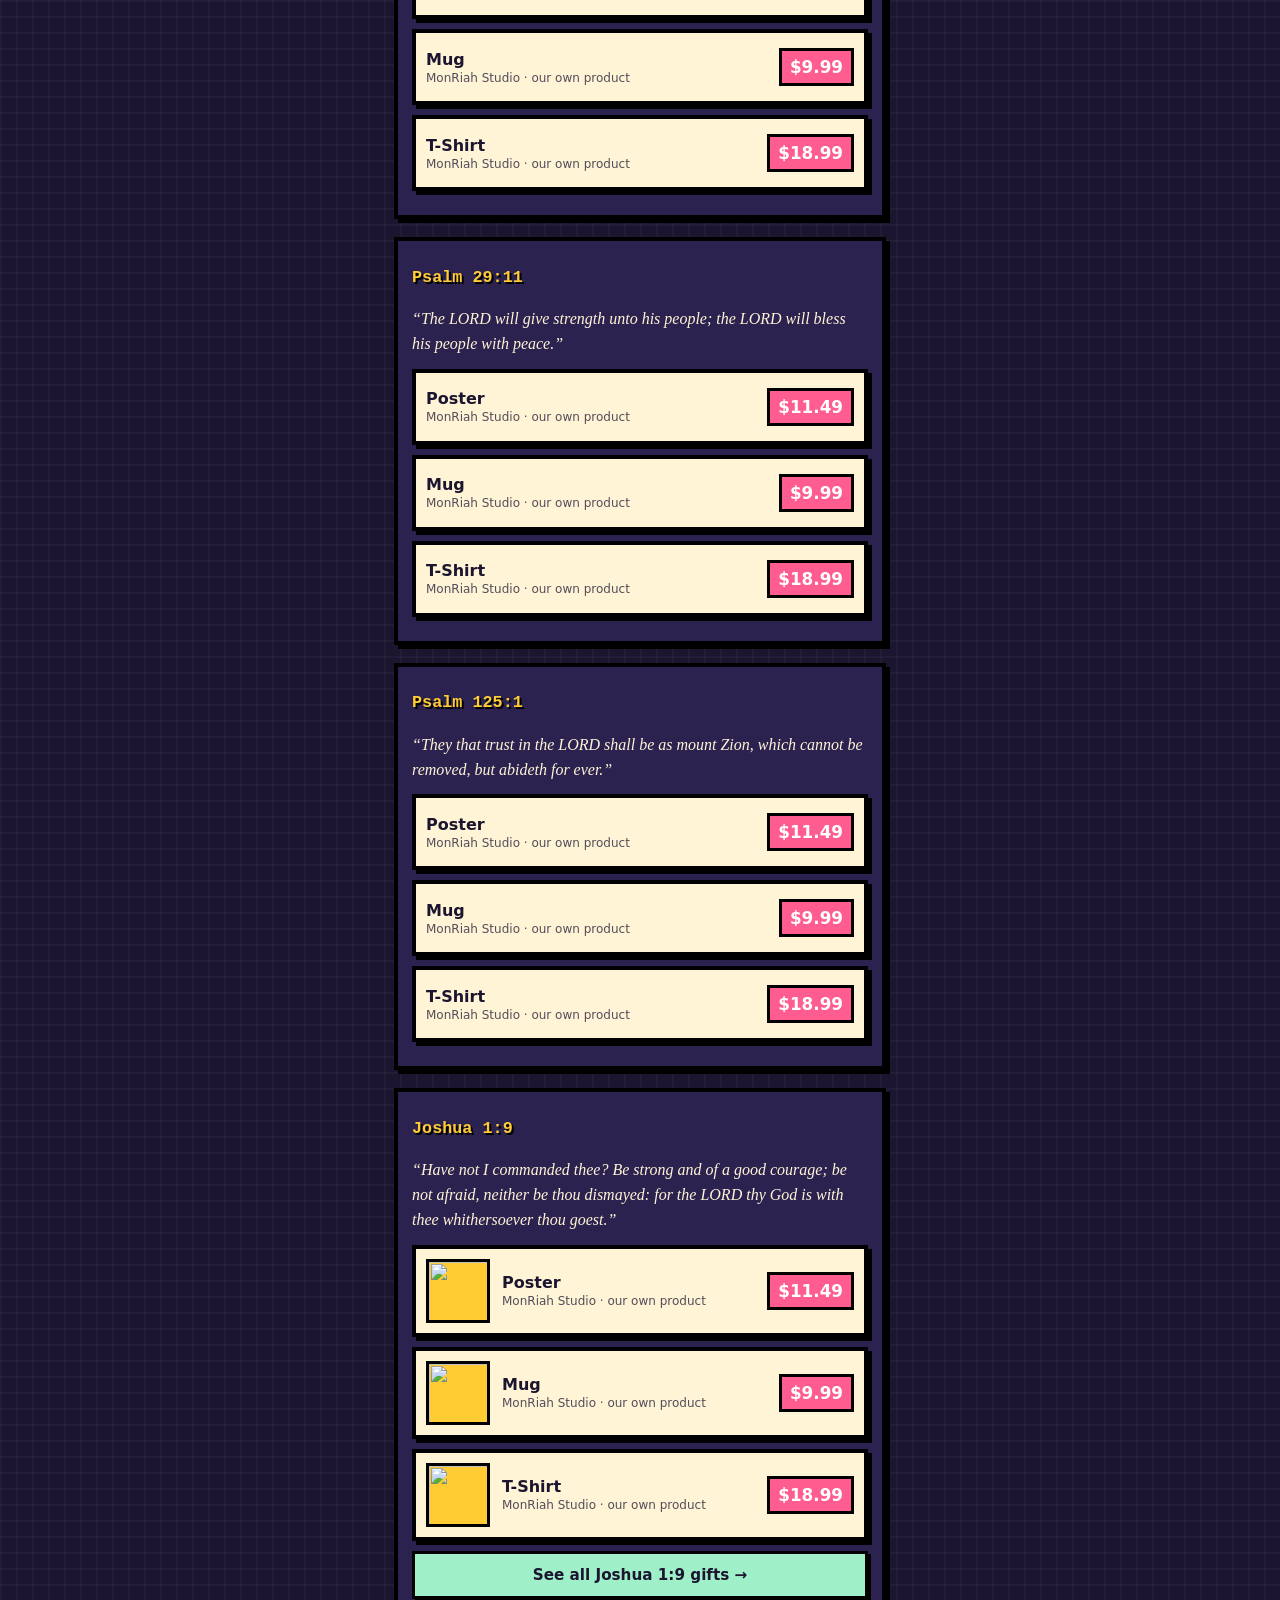
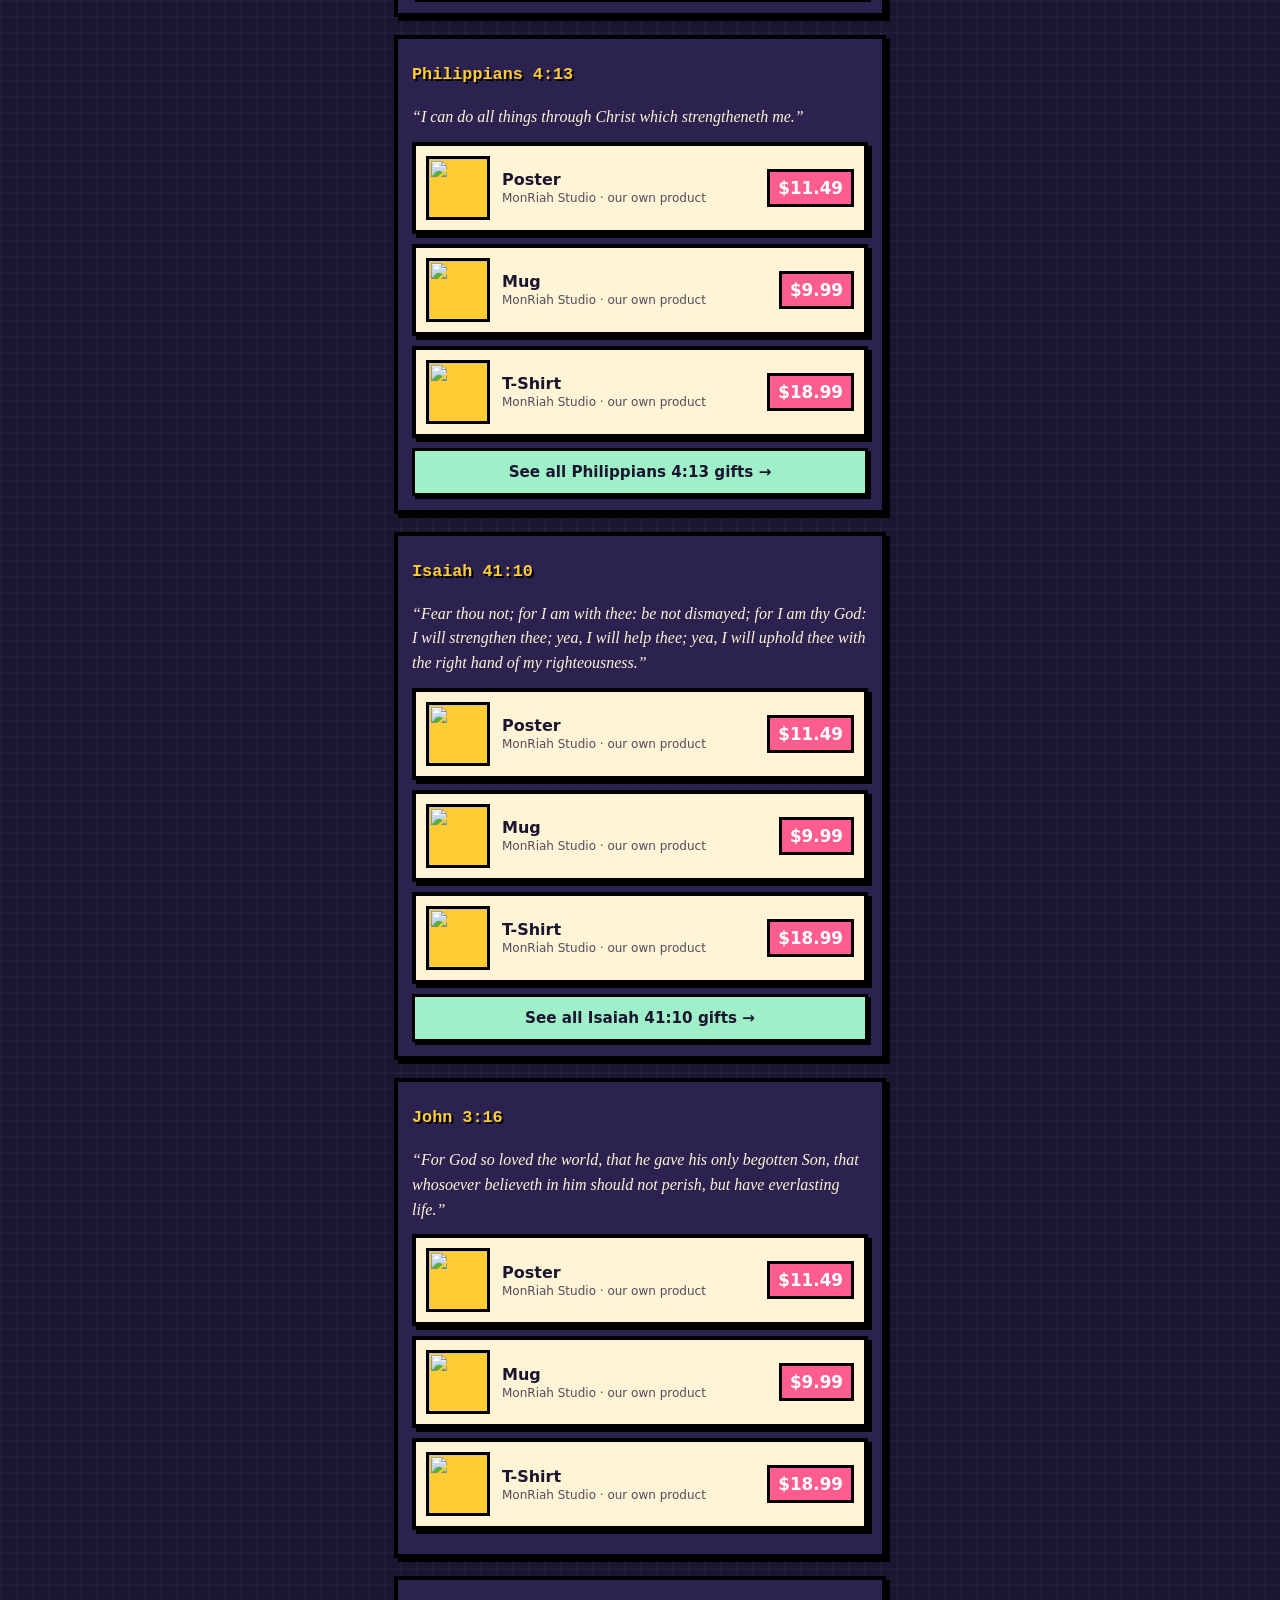
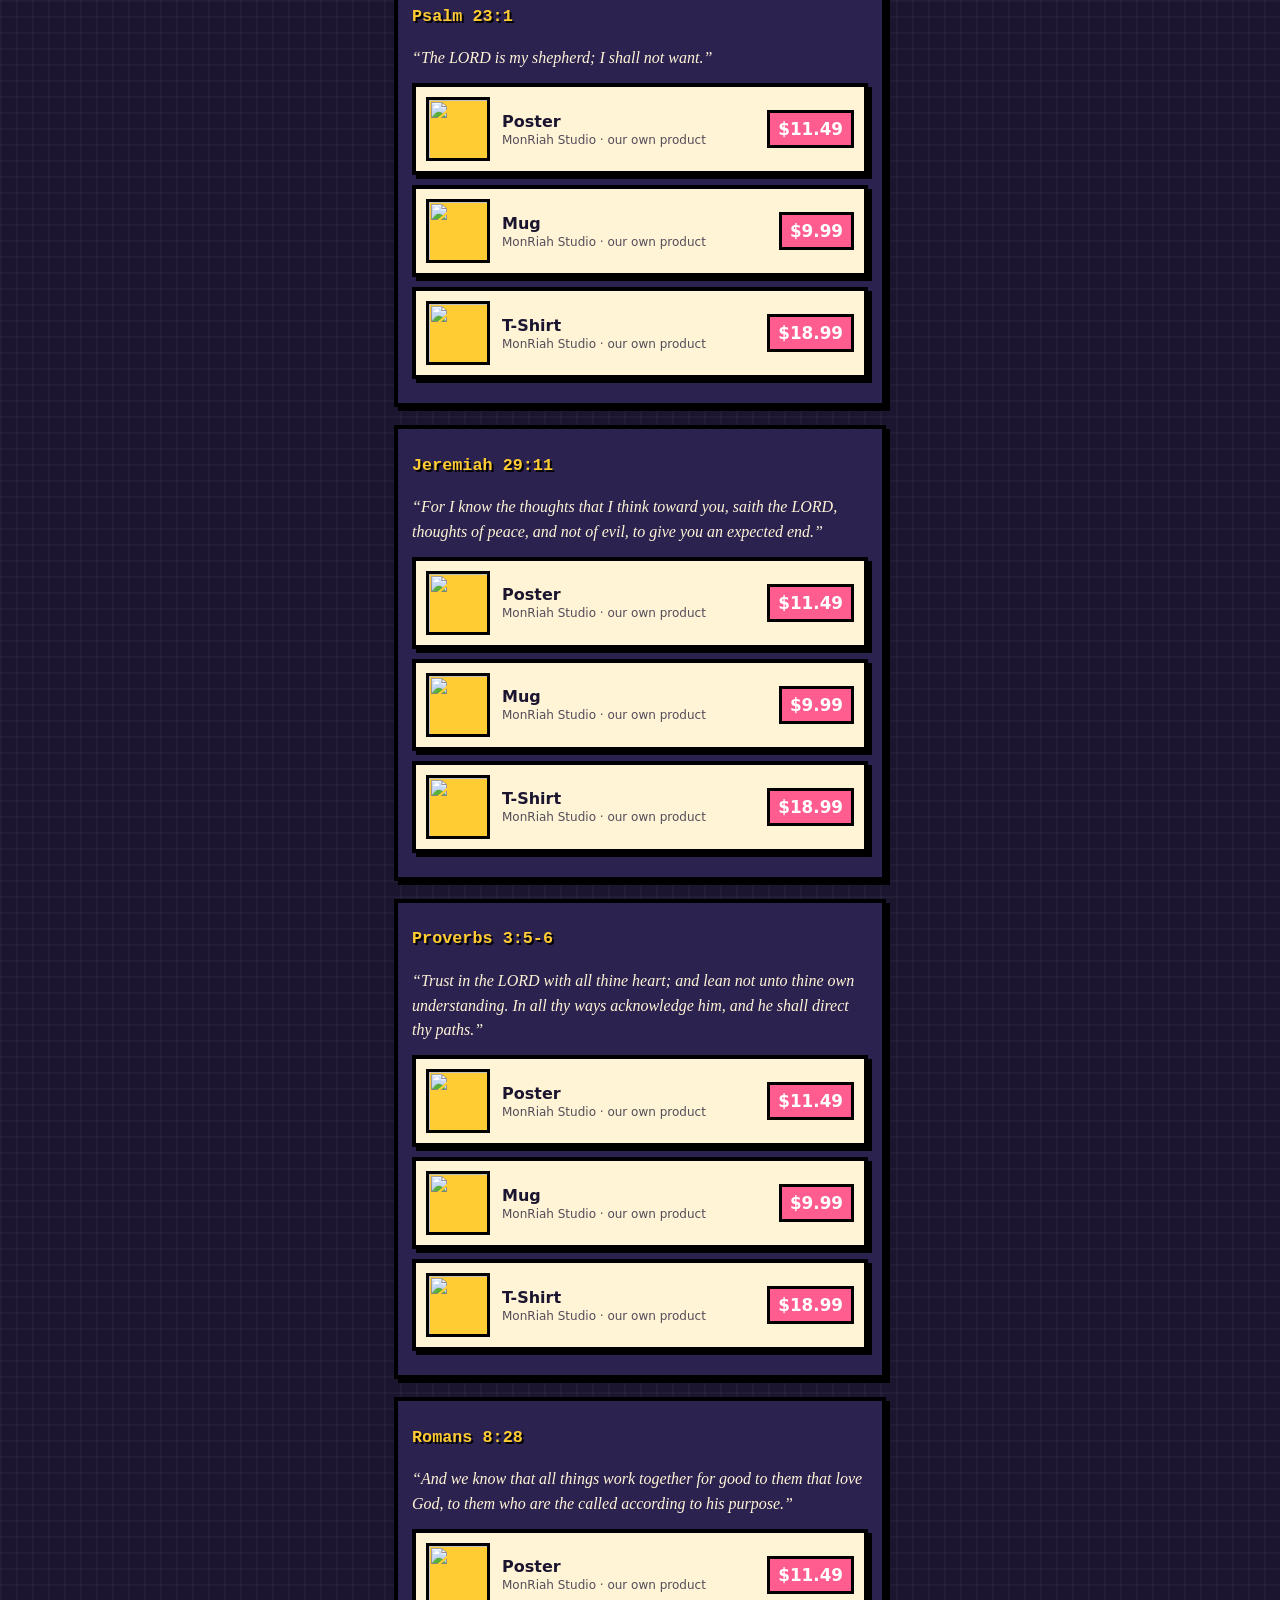
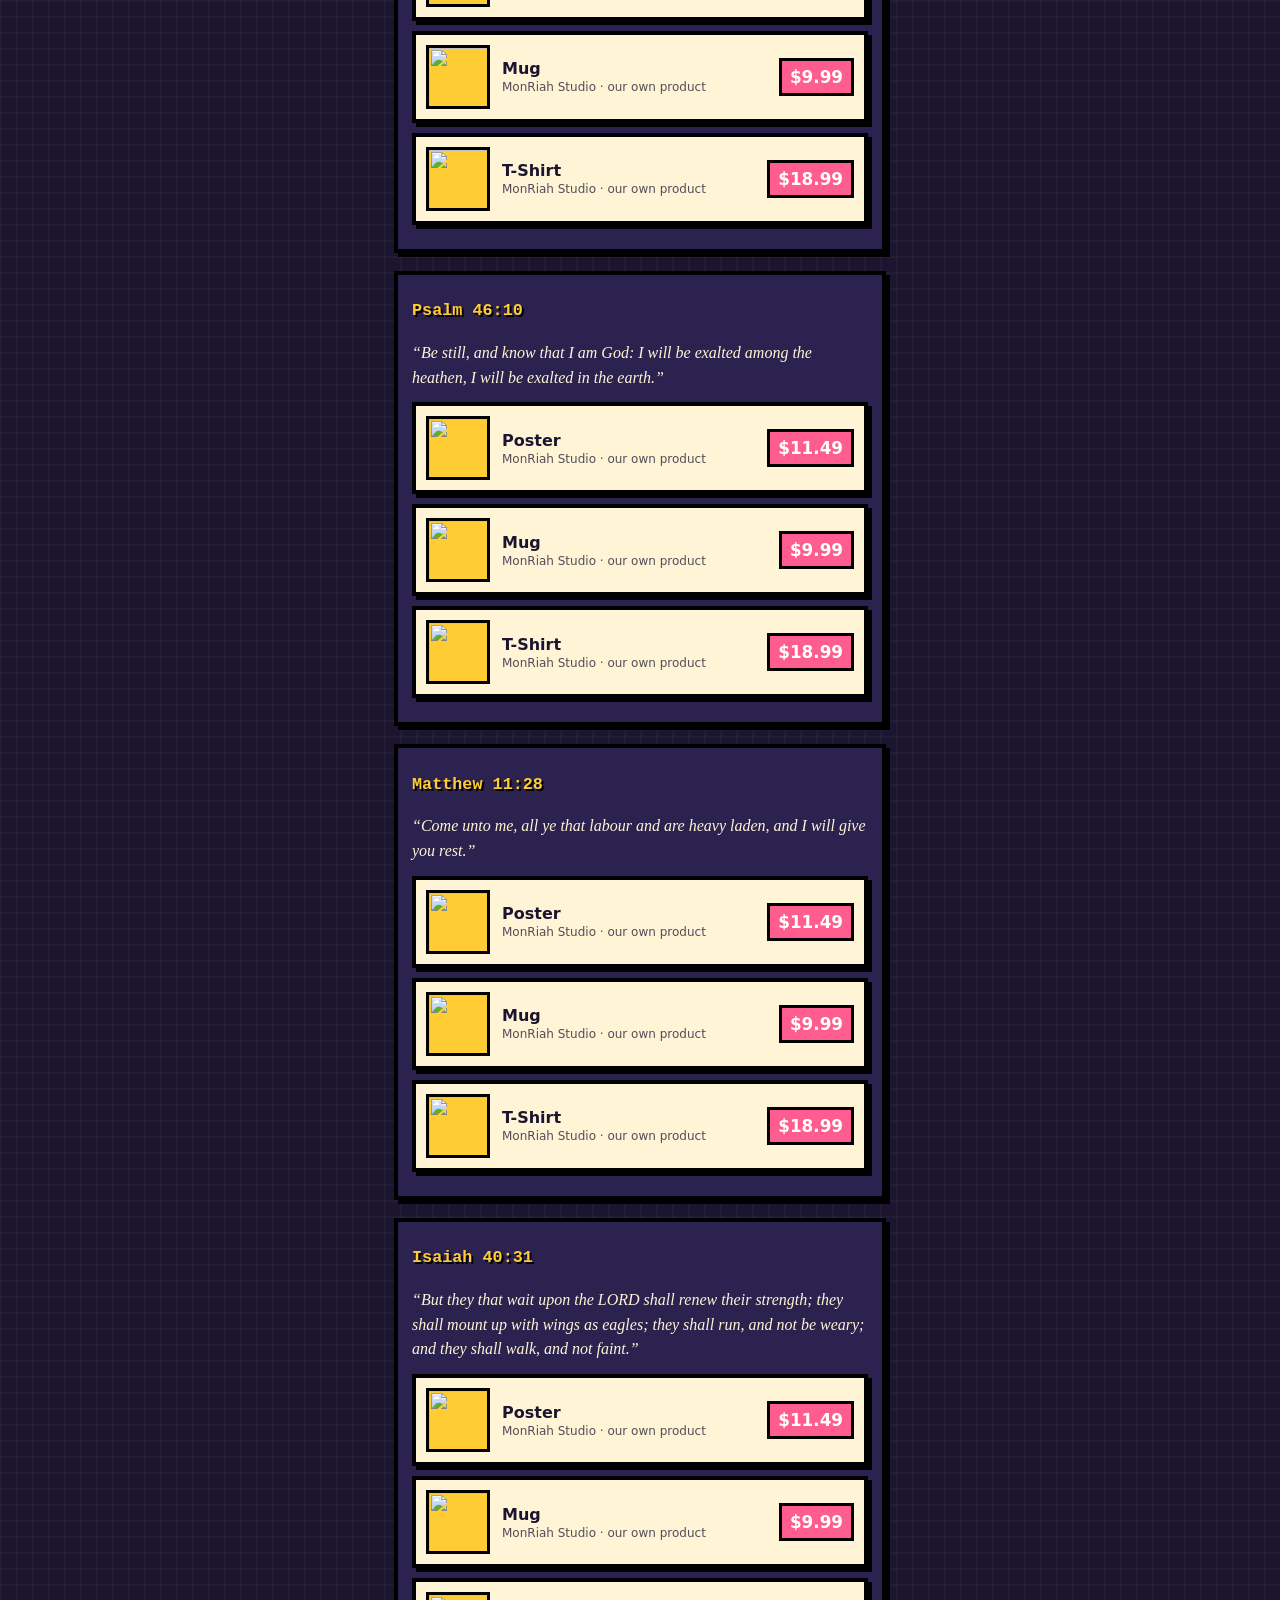
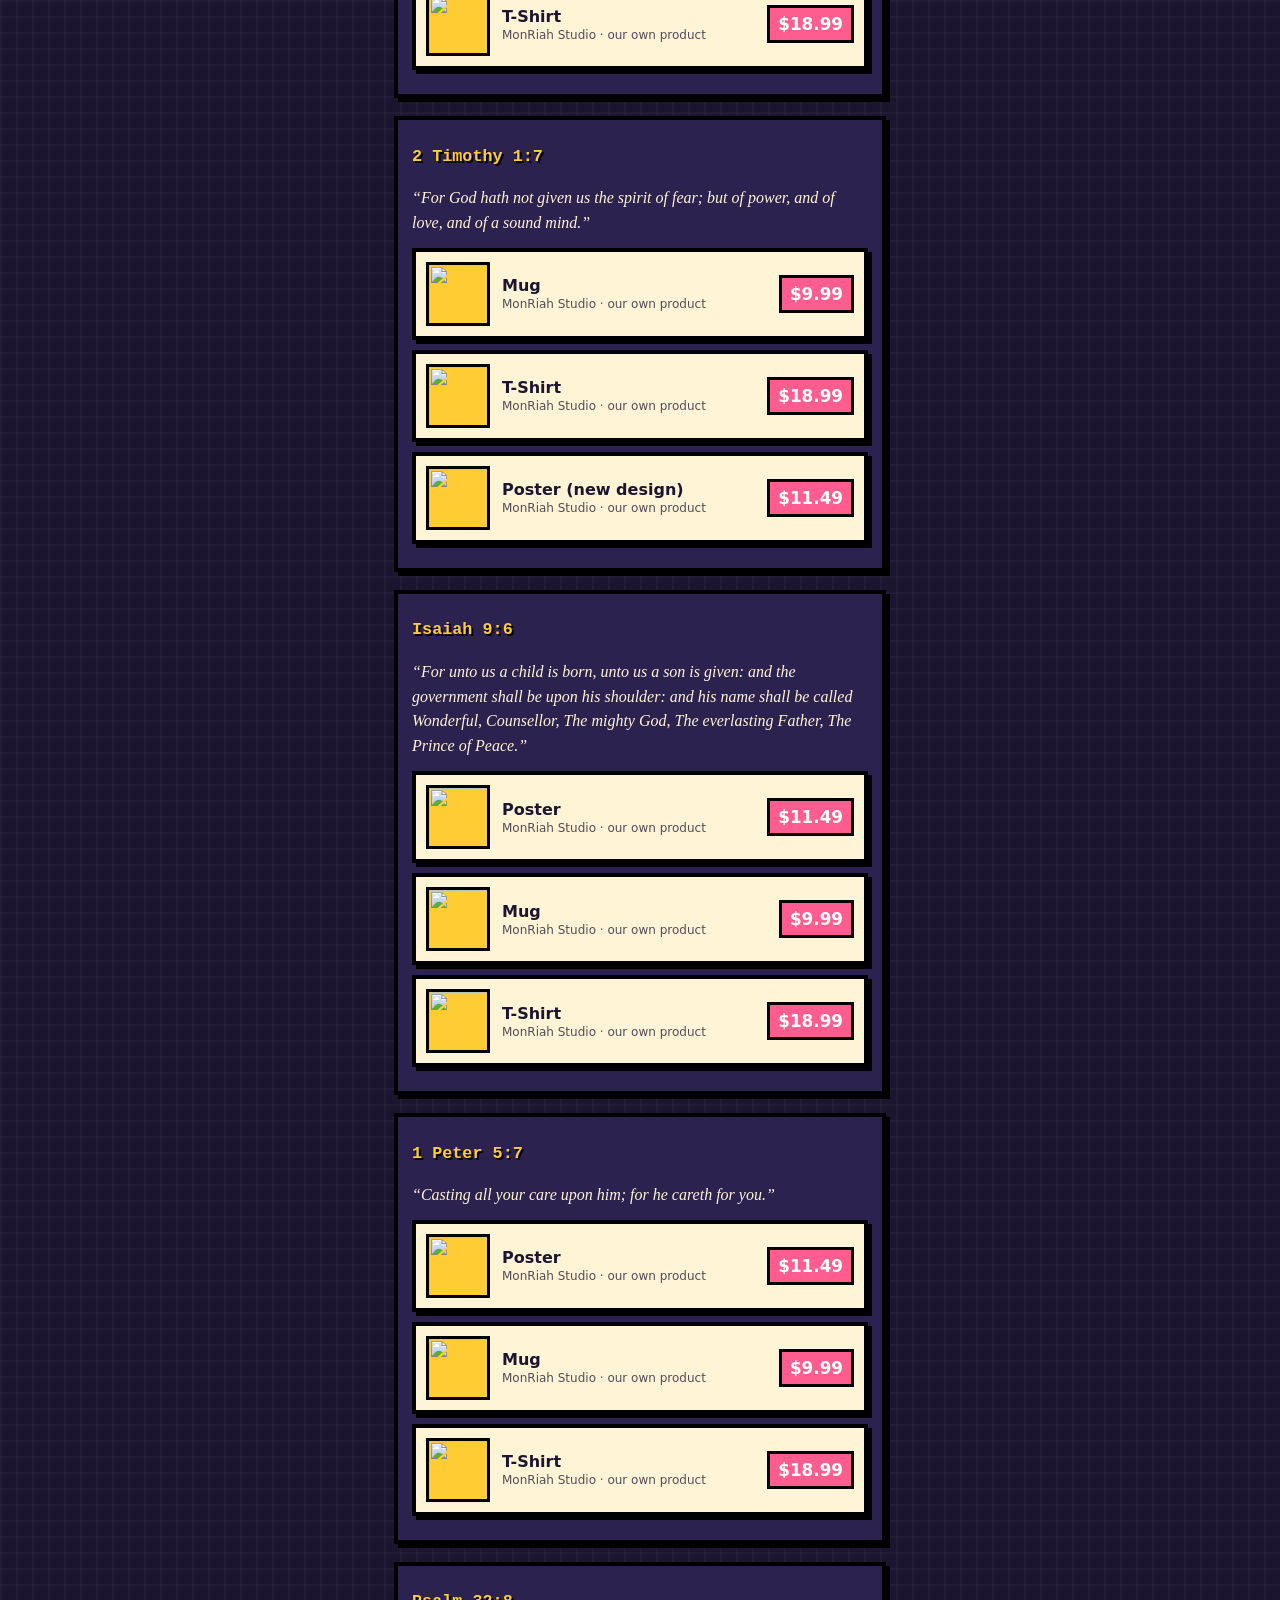
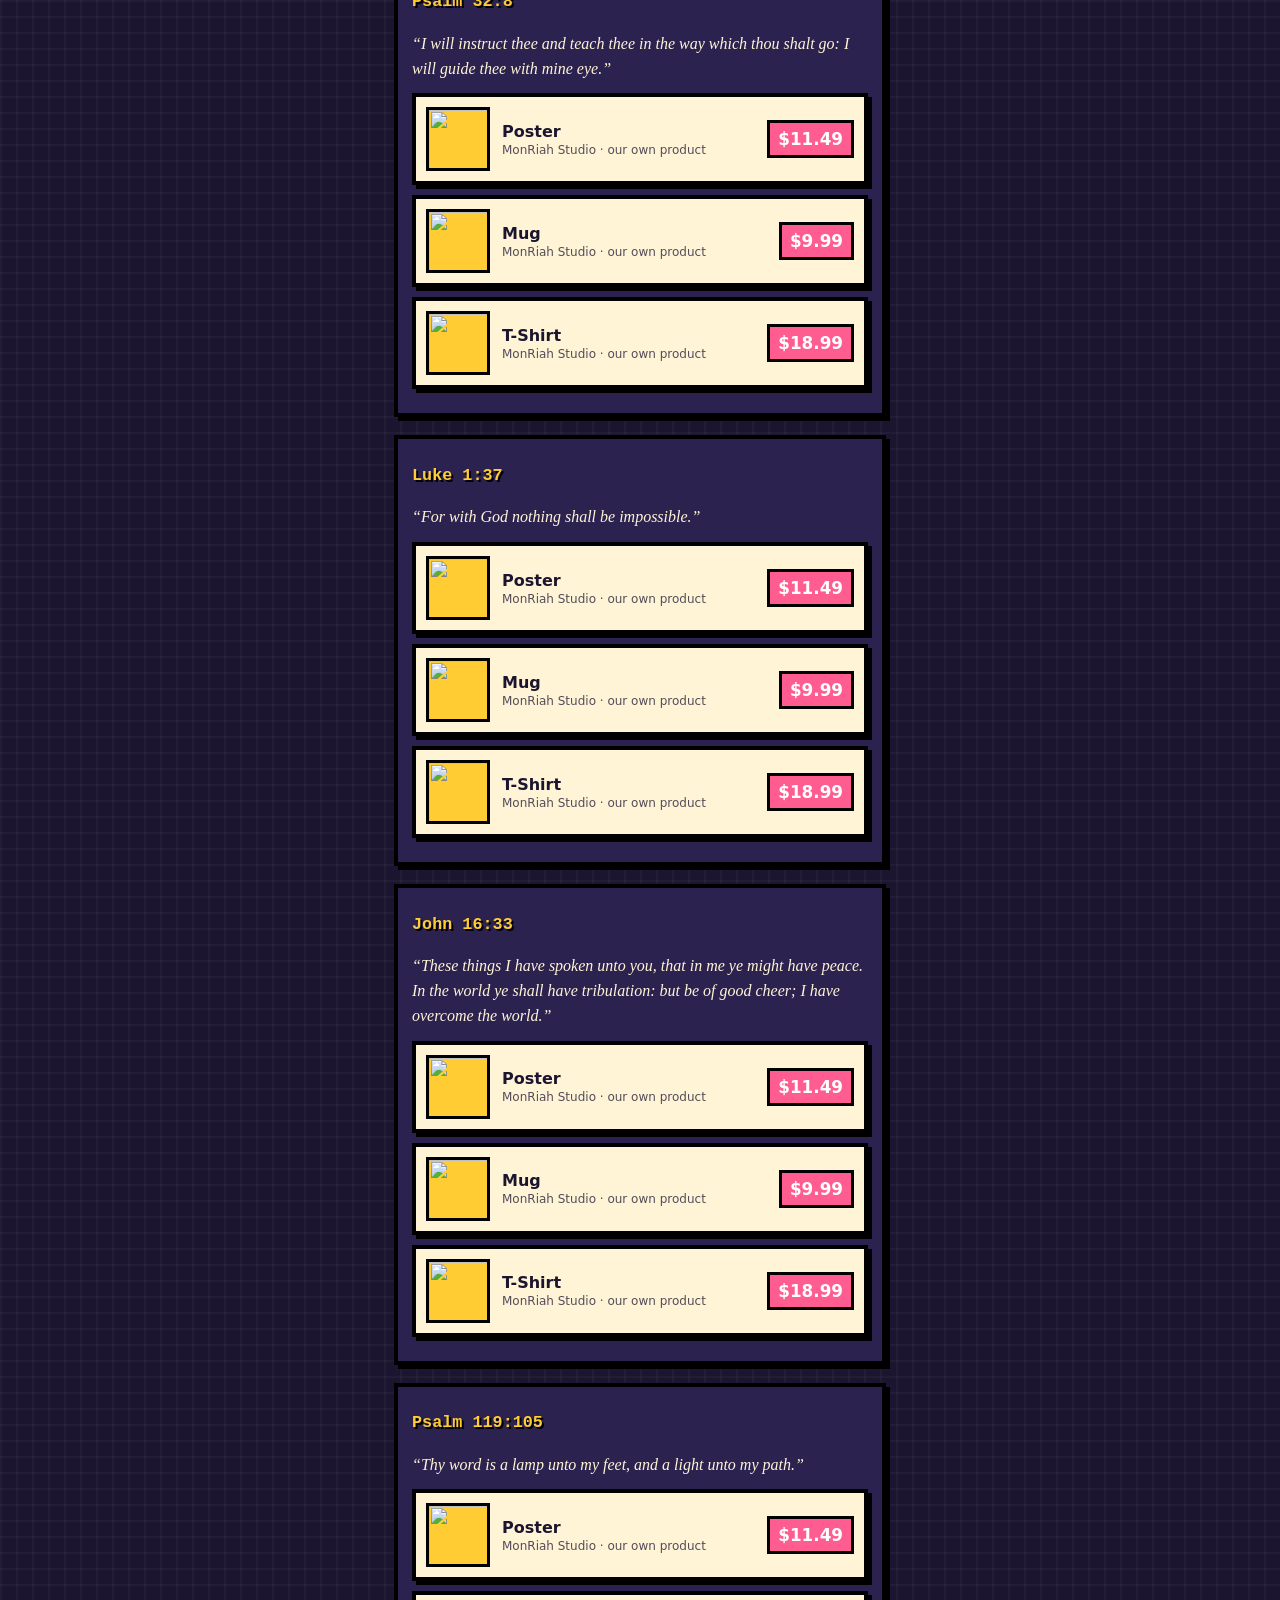
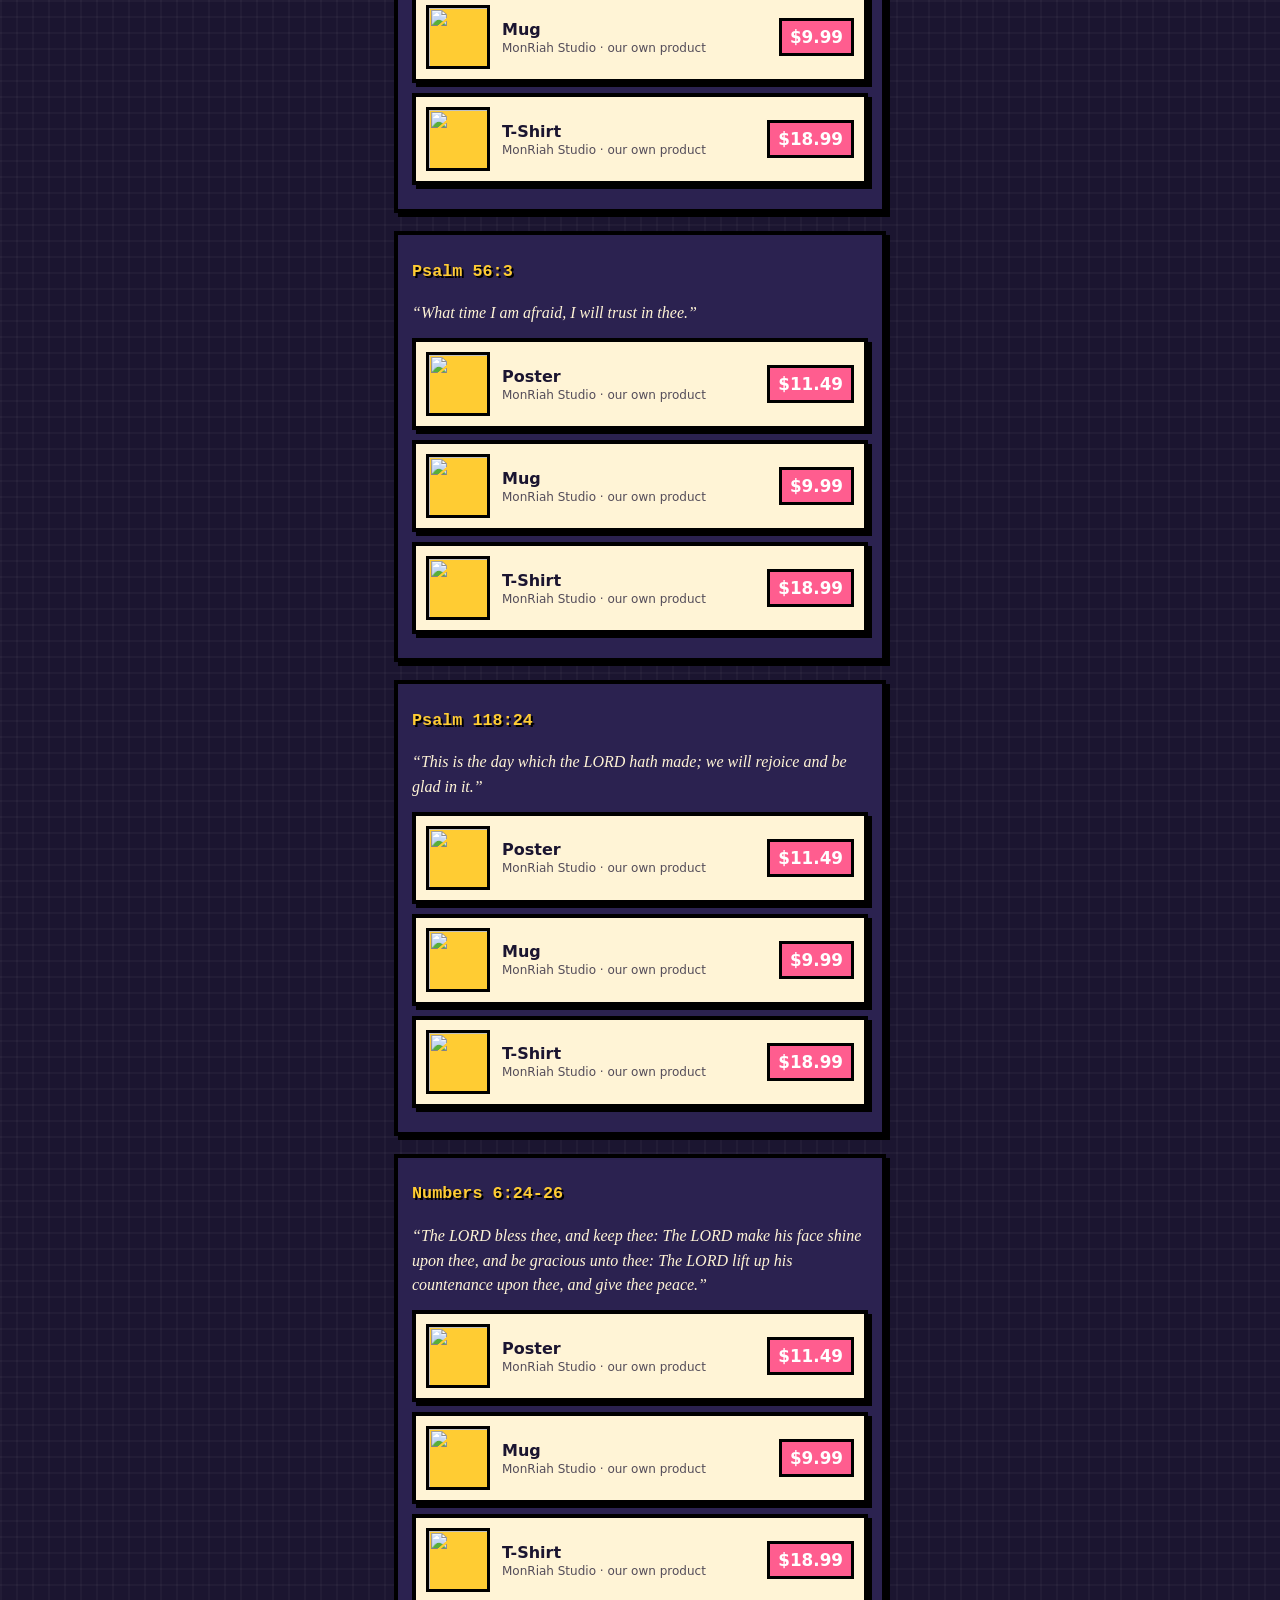
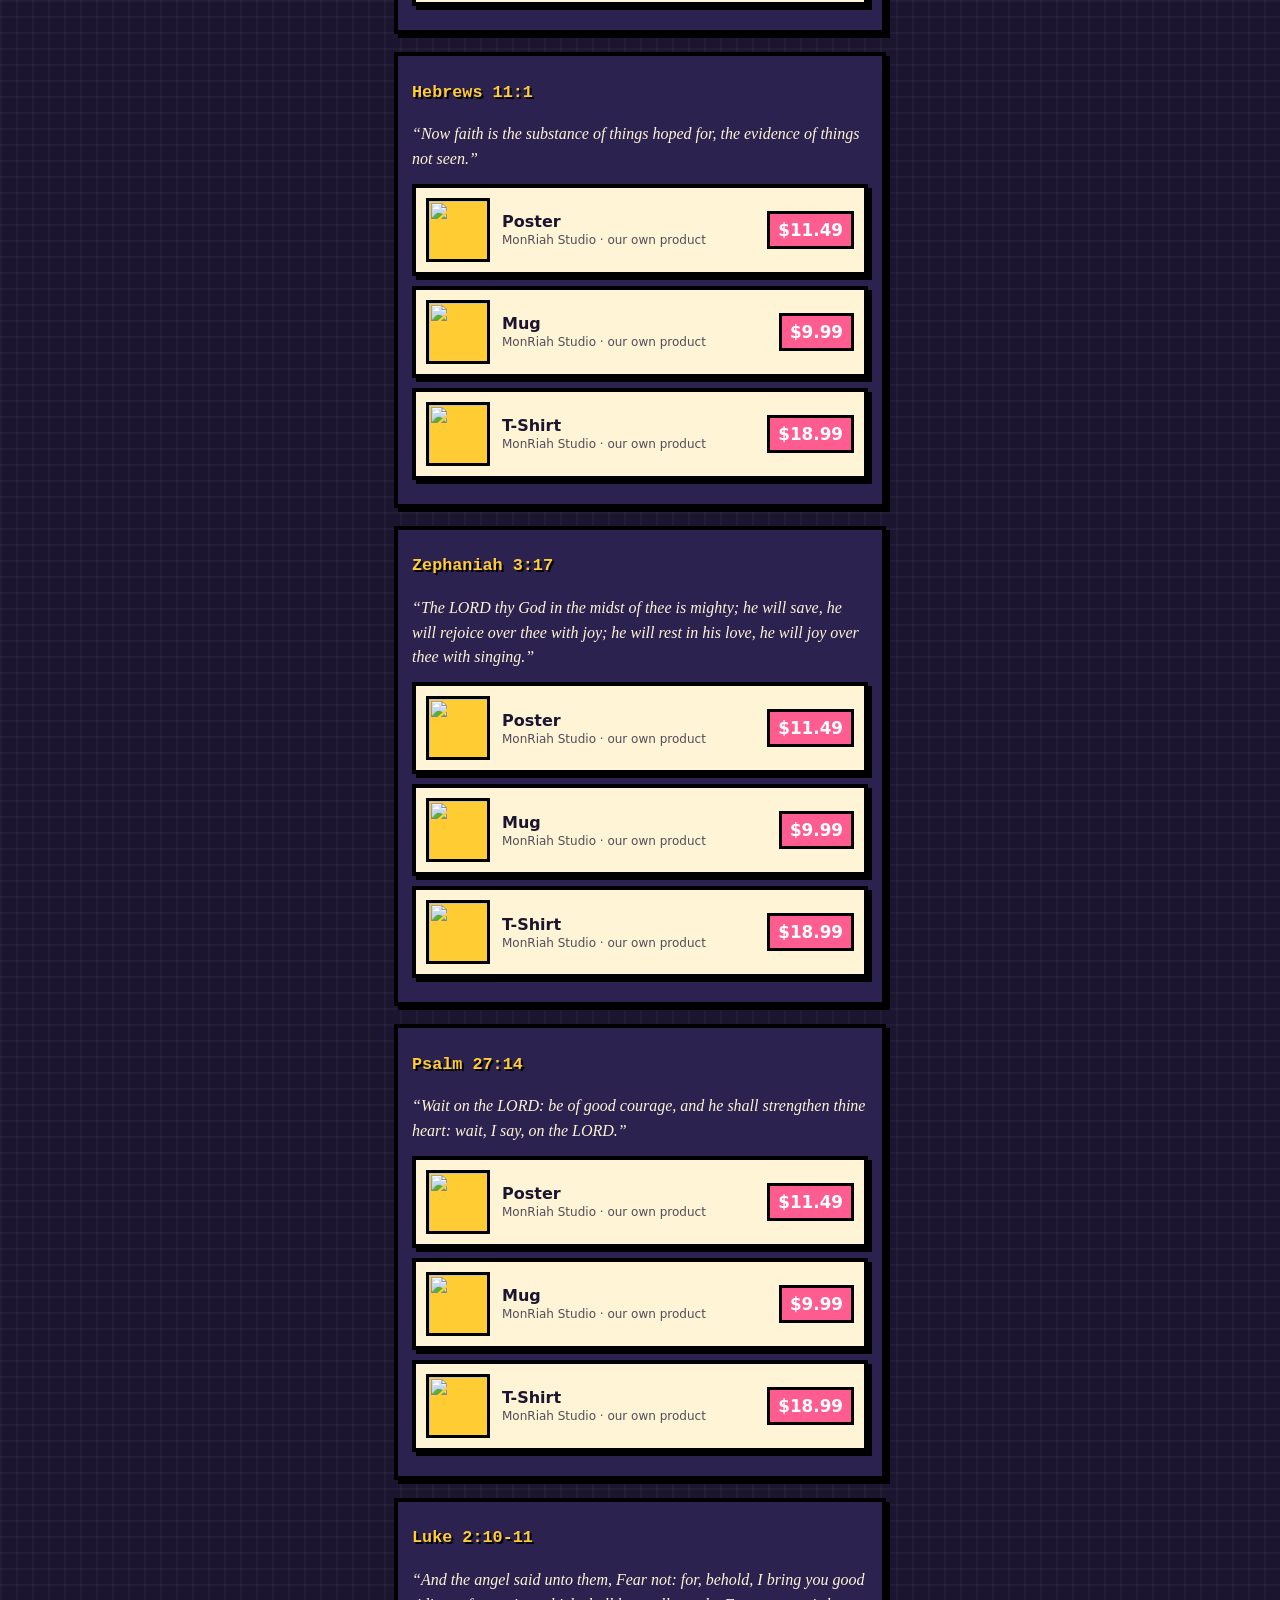
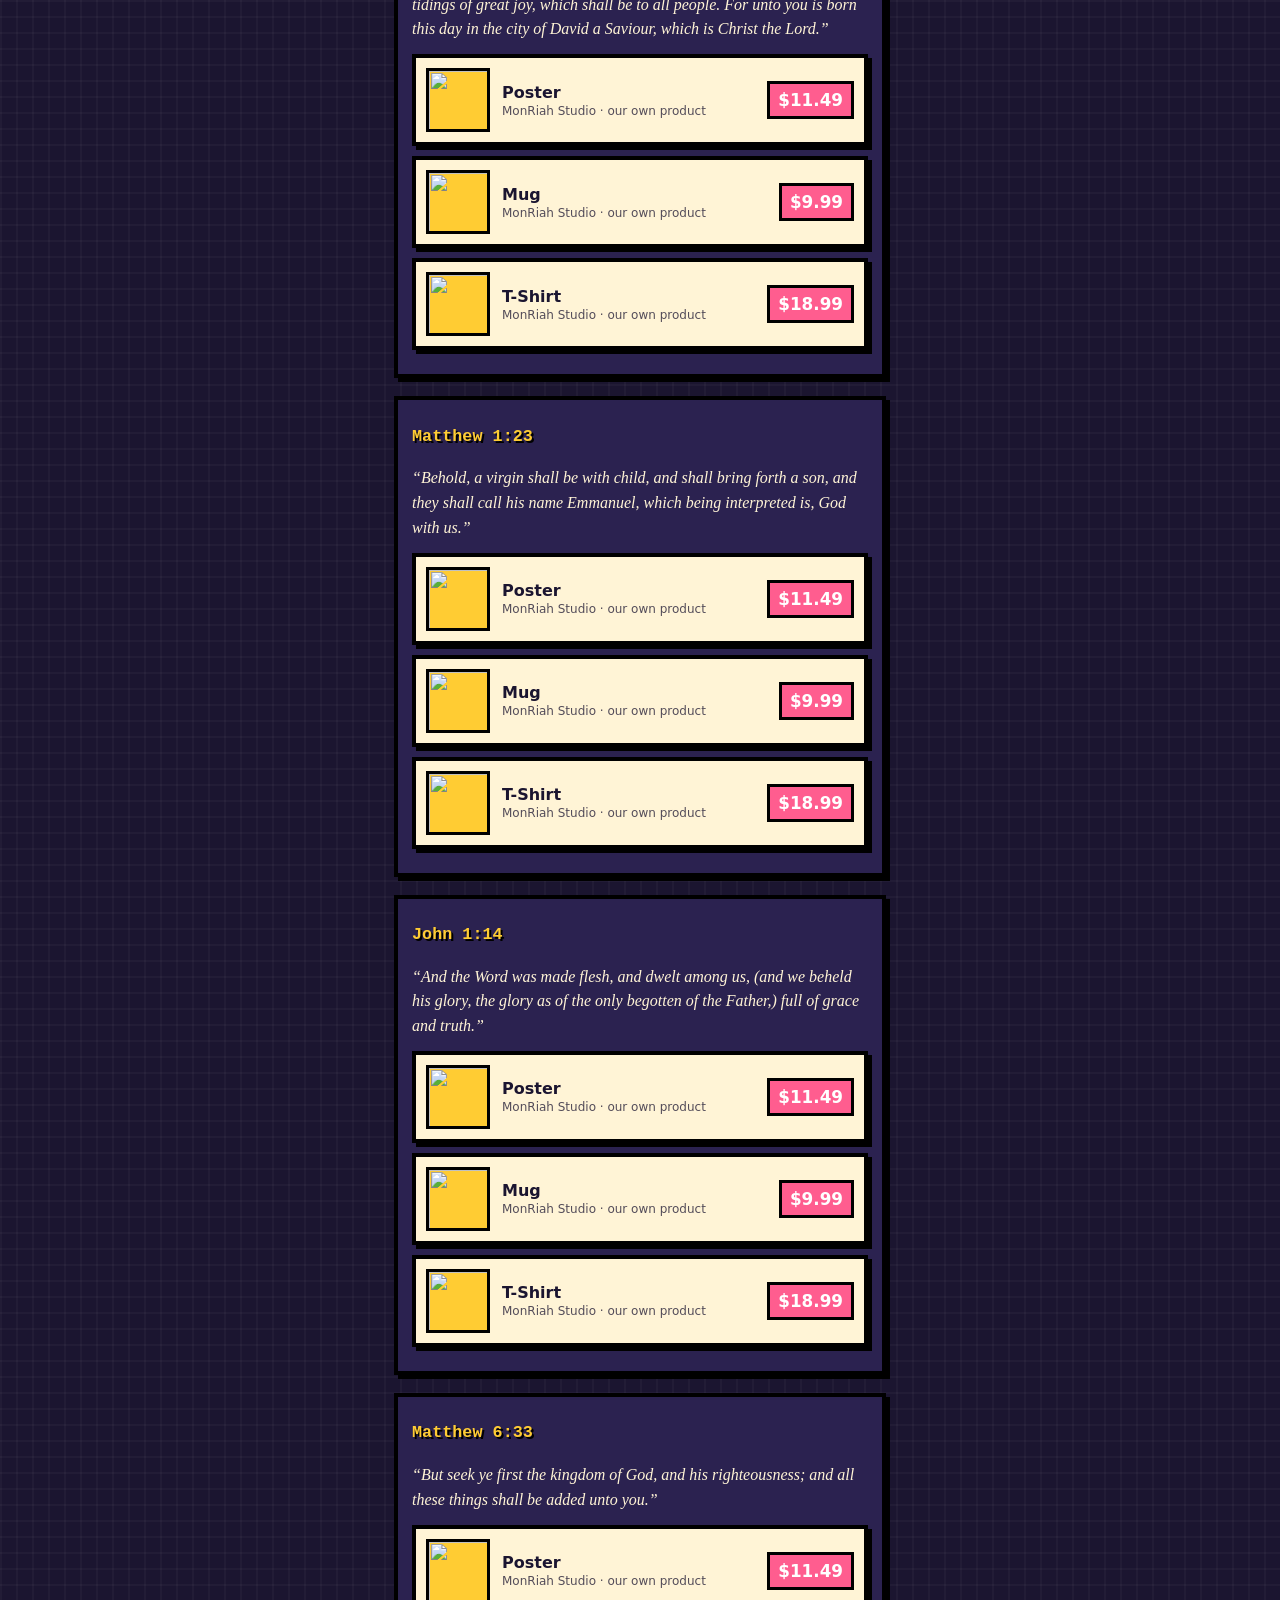
==== commit 984ce19b: "Add live John 4:24, Psalm 33:20, Psalm 29:11, and Psalm 125:1 products to the links hub. Only Printi" ====
--- a/links/index.html
+++ b/links/index.html
@@ -24,7 +24,19 @@
 <a class="shop px" href="https://monriah-studio.printify.me" rel="noopener">&#9733; Shop all MonRiah Studio merch</a>
 <p class="addr">Shop address: <a href="https://monriah-studio.printify.me" rel="noopener">monriah-studio.printify.me</a></p>
 <nav class="soc" aria-label="Social"><a class="px" href="https://www.tiktok.com/@bibleriah" rel="noopener me">TikTok @bibleriah</a><a class="px" href="https://www.youtube.com/@bibleriah" rel="noopener me">YouTube BibleRiah</a></nav>
-<nav class="nav" aria-label="Verses"><a class="px has" href="#josh-1-9">Joshua 1:9</a><a class="px has" href="#phil-4-13">Philippians 4:13</a><a class="px has" href="#isa-41-10">Isaiah 41:10</a><a class="px has" href="#john-3-16">John 3:16</a><a class="px has" href="#ps-23-1">Psalm 23:1</a><a class="px has" href="#jer-29-11">Jeremiah 29:11</a><a class="px has" href="#prov-3-5-6">Proverbs 3:5-6</a><a class="px has" href="#rom-8-28">Romans 8:28</a><a class="px has" href="#ps-46-10">Psalm 46:10</a><a class="px has" href="#matt-11-28">Matthew 11:28</a><a class="px has" href="#isa-40-31">Isaiah 40:31</a><a class="px has" href="#2tim-1-7">2 Timothy 1:7</a><a class="px has" href="#isa-9-6">Isaiah 9:6</a><a class="px has" href="#1pet-5-7">1 Peter 5:7</a><a class="px has" href="#ps-32-8">Psalm 32:8</a><a class="px has" href="#luke-1-37">Luke 1:37</a><a class="px has" href="#john-16-33">John 16:33</a><a class="px has" href="#ps-119-105">Psalm 119:105</a><a class="px has" href="#ps-56-3">Psalm 56:3</a><a class="px has" href="#ps-118-24">Psalm 118:24</a><a class="px has" href="#num-6-24-26">Numbers 6:24-26</a><a class="px has" href="#heb-11-1">Hebrews 11:1</a><a class="px has" href="#zeph-3-17">Zephaniah 3:17</a><a class="px has" href="#ps-27-14">Psalm 27:14</a><a class="px has" href="#luke-2-10-11">Luke 2:10-11</a><a class="px has" href="#matt-1-23">Matthew 1:23</a><a class="px has" href="#john-1-14">John 1:14</a><a class="px has" href="#matt-6-33">Matthew 6:33</a><a class="px has" href="#ps-34-8">Psalm 34:8</a></nav>
+<nav class="nav" aria-label="Verses"><a class="px has" href="#john-4-24">John 4:24</a><a class="px has" href="#ps-33-20">Psalm 33:20</a><a class="px has" href="#ps-29-11">Psalm 29:11</a><a class="px has" href="#ps-125-1">Psalm 125:1</a><a class="px has" href="#josh-1-9">Joshua 1:9</a><a class="px has" href="#phil-4-13">Philippians 4:13</a><a class="px has" href="#isa-41-10">Isaiah 41:10</a><a class="px has" href="#john-3-16">John 3:16</a><a class="px has" href="#ps-23-1">Psalm 23:1</a><a class="px has" href="#jer-29-11">Jeremiah 29:11</a><a class="px has" href="#prov-3-5-6">Proverbs 3:5-6</a><a class="px has" href="#rom-8-28">Romans 8:28</a><a class="px has" href="#ps-46-10">Psalm 46:10</a><a class="px has" href="#matt-11-28">Matthew 11:28</a><a class="px has" href="#isa-40-31">Isaiah 40:31</a><a class="px has" href="#2tim-1-7">2 Timothy 1:7</a><a class="px has" href="#isa-9-6">Isaiah 9:6</a><a class="px has" href="#1pet-5-7">1 Peter 5:7</a><a class="px has" href="#ps-32-8">Psalm 32:8</a><a class="px has" href="#luke-1-37">Luke 1:37</a><a class="px has" href="#john-16-33">John 16:33</a><a class="px has" href="#ps-119-105">Psalm 119:105</a><a class="px has" href="#ps-56-3">Psalm 56:3</a><a class="px has" href="#ps-118-24">Psalm 118:24</a><a class="px has" href="#num-6-24-26">Numbers 6:24-26</a><a class="px has" href="#heb-11-1">Hebrews 11:1</a><a class="px has" href="#zeph-3-17">Zephaniah 3:17</a><a class="px has" href="#ps-27-14">Psalm 27:14</a><a class="px has" href="#luke-2-10-11">Luke 2:10-11</a><a class="px has" href="#matt-1-23">Matthew 1:23</a><a class="px has" href="#john-1-14">John 1:14</a><a class="px has" href="#matt-6-33">Matthew 6:33</a><a class="px has" href="#ps-34-8">Psalm 34:8</a></nav>
+<section class="v px" id="john-4-24"><h2><a href="#john-4-24">John 4:24</a></h2><p class="q">&ldquo;God is a Spirit: and they that worship him must worship him in spirit and in truth.&rdquo;</p><a class="b" href="https://monriah-studio.printify.me/product/35005955" rel="noopener"><span class="tx"><span class="n">Poster</span><span class="s">MonRiah Studio &middot; our own product</span></span><span class="pr">$11.49</span></a>
+<a class="b" href="https://monriah-studio.printify.me/product/35005956" rel="noopener"><span class="tx"><span class="n">Mug</span><span class="s">MonRiah Studio &middot; our own product</span></span><span class="pr">$9.99</span></a>
+<a class="b" href="https://monriah-studio.printify.me/product/35005957" rel="noopener"><span class="tx"><span class="n">T-Shirt</span><span class="s">MonRiah Studio &middot; our own product</span></span><span class="pr">$18.99</span></a></section>
+<section class="v px" id="ps-33-20"><h2><a href="#ps-33-20">Psalm 33:20</a></h2><p class="q">&ldquo;Our soul waiteth for the LORD: he is our help and our shield.&rdquo;</p><a class="b" href="https://monriah-studio.printify.me/product/34620535" rel="noopener"><span class="tx"><span class="n">Poster</span><span class="s">MonRiah Studio &middot; our own product</span></span><span class="pr">$11.49</span></a>
+<a class="b" href="https://monriah-studio.printify.me/product/34621307" rel="noopener"><span class="tx"><span class="n">Mug</span><span class="s">MonRiah Studio &middot; our own product</span></span><span class="pr">$9.99</span></a>
+<a class="b" href="https://monriah-studio.printify.me/product/34621253" rel="noopener"><span class="tx"><span class="n">T-Shirt</span><span class="s">MonRiah Studio &middot; our own product</span></span><span class="pr">$18.99</span></a></section>
+<section class="v px" id="ps-29-11"><h2><a href="#ps-29-11">Psalm 29:11</a></h2><p class="q">&ldquo;The LORD will give strength unto his people; the LORD will bless his people with peace.&rdquo;</p><a class="b" href="https://monriah-studio.printify.me/product/34996986" rel="noopener"><span class="tx"><span class="n">Poster</span><span class="s">MonRiah Studio &middot; our own product</span></span><span class="pr">$11.49</span></a>
+<a class="b" href="https://monriah-studio.printify.me/product/34997015" rel="noopener"><span class="tx"><span class="n">Mug</span><span class="s">MonRiah Studio &middot; our own product</span></span><span class="pr">$9.99</span></a>
+<a class="b" href="https://monriah-studio.printify.me/product/34997032" rel="noopener"><span class="tx"><span class="n">T-Shirt</span><span class="s">MonRiah Studio &middot; our own product</span></span><span class="pr">$18.99</span></a></section>
+<section class="v px" id="ps-125-1"><h2><a href="#ps-125-1">Psalm 125:1</a></h2><p class="q">&ldquo;They that trust in the LORD shall be as mount Zion, which cannot be removed, but abideth for ever.&rdquo;</p><a class="b" href="https://monriah-studio.printify.me/product/34997058" rel="noopener"><span class="tx"><span class="n">Poster</span><span class="s">MonRiah Studio &middot; our own product</span></span><span class="pr">$11.49</span></a>
+<a class="b" href="https://monriah-studio.printify.me/product/34997069" rel="noopener"><span class="tx"><span class="n">Mug</span><span class="s">MonRiah Studio &middot; our own product</span></span><span class="pr">$9.99</span></a>
+<a class="b" href="https://monriah-studio.printify.me/product/34997104" rel="noopener"><span class="tx"><span class="n">T-Shirt</span><span class="s">MonRiah Studio &middot; our own product</span></span><span class="pr">$18.99</span></a></section>
 <section class="v px" id="josh-1-9"><h2><a href="#josh-1-9">Joshua 1:9</a></h2><p class="q">&ldquo;Have not I commanded thee? Be strong and of a good courage; be not afraid, neither be thou dismayed: for the LORD thy God is with thee whithersoever thou goest.&rdquo;</p><a class="b" href="https://monriah-studio.printify.me/product/33631073" rel="noopener"><img class="th" src="https://images-api.printify.com/mockup/6ae170ac495344e8cb00f4fd/43135/94677/joshua-19-bible-verse-poster-pixel-art-christian-wall-art-kjv-be-strong-and-of-a-good-courage.jpg?camera_label=front&amp;revision=1793165809196" alt="" loading="eager" decoding="async" width="64" height="64"><span class="tx"><span class="n">Poster</span><span class="s">MonRiah Studio &middot; our own product</span></span><span class="pr">$11.49</span></a>
 <a class="b" href="https://monriah-studio.printify.me/product/33631074" rel="noopener"><img class="th" src="https://images-api.printify.com/mockup/6ae170ad0a01bb19a50145ed/65216/6310/joshua-19-bible-verse-mug-pixel-art-christian-coffee-mug-kjv-be-strong-and-of-a-good-courage.jpg?camera_label=front&amp;revision=1793165809873" alt="" loading="eager" decoding="async" width="64" height="64"><span class="tx"><span class="n">Mug</span><span class="s">MonRiah Studio &middot; our own product</span></span><span class="pr">$9.99</span></a>
 <a class="b" href="https://monriah-studio.printify.me/product/33631075" rel="noopener"><img class="th" src="https://images-api.printify.com/mockup/6ae170af3986c52b390b5c47/18542/102044/joshua-19-bible-verse-shirt-pixel-art-scripture-tee-kjv-be-strong-and-of-a-good-courage.jpg?camera_label=front-2&amp;revision=1793165811332" alt="" loading="eager" decoding="async" width="64" height="64"><span class="tx"><span class="n">T-Shirt</span><span class="s">MonRiah Studio &middot; our own product</span></span><span class="pr">$18.99</span></a>
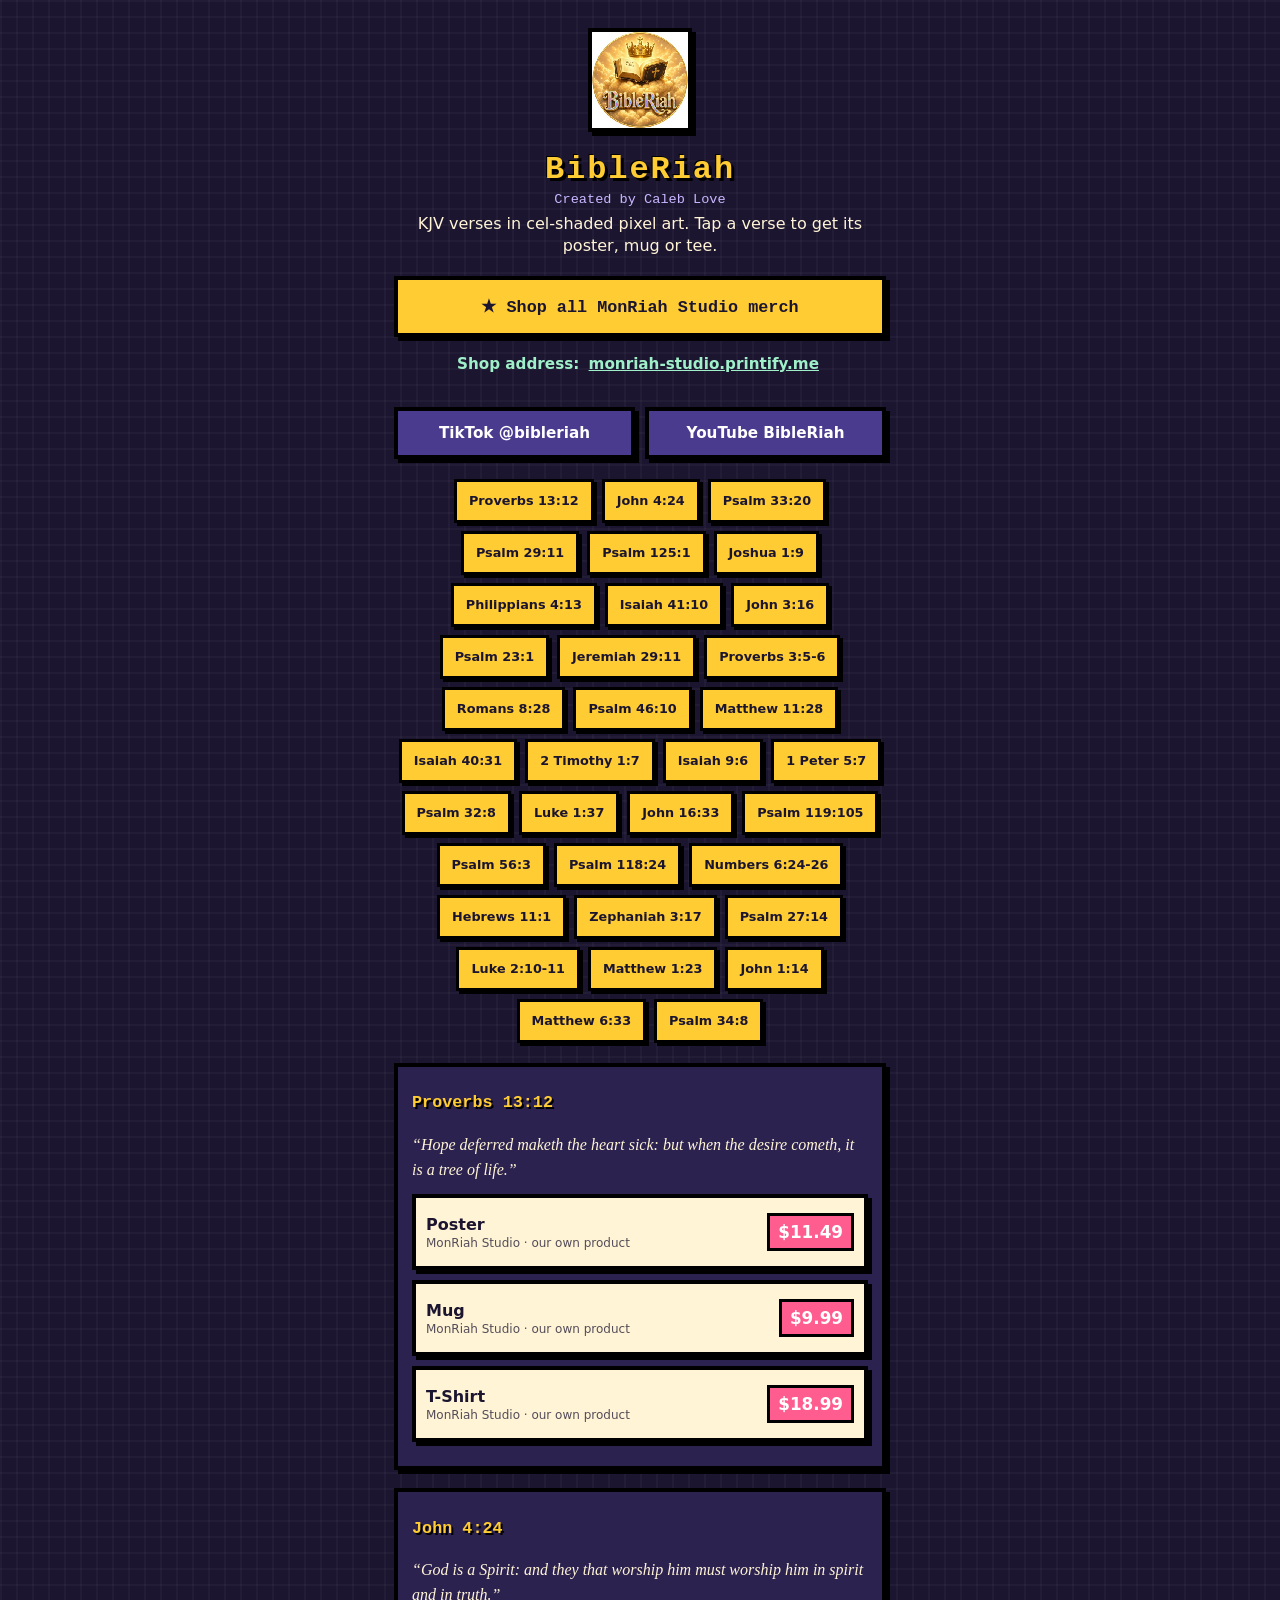
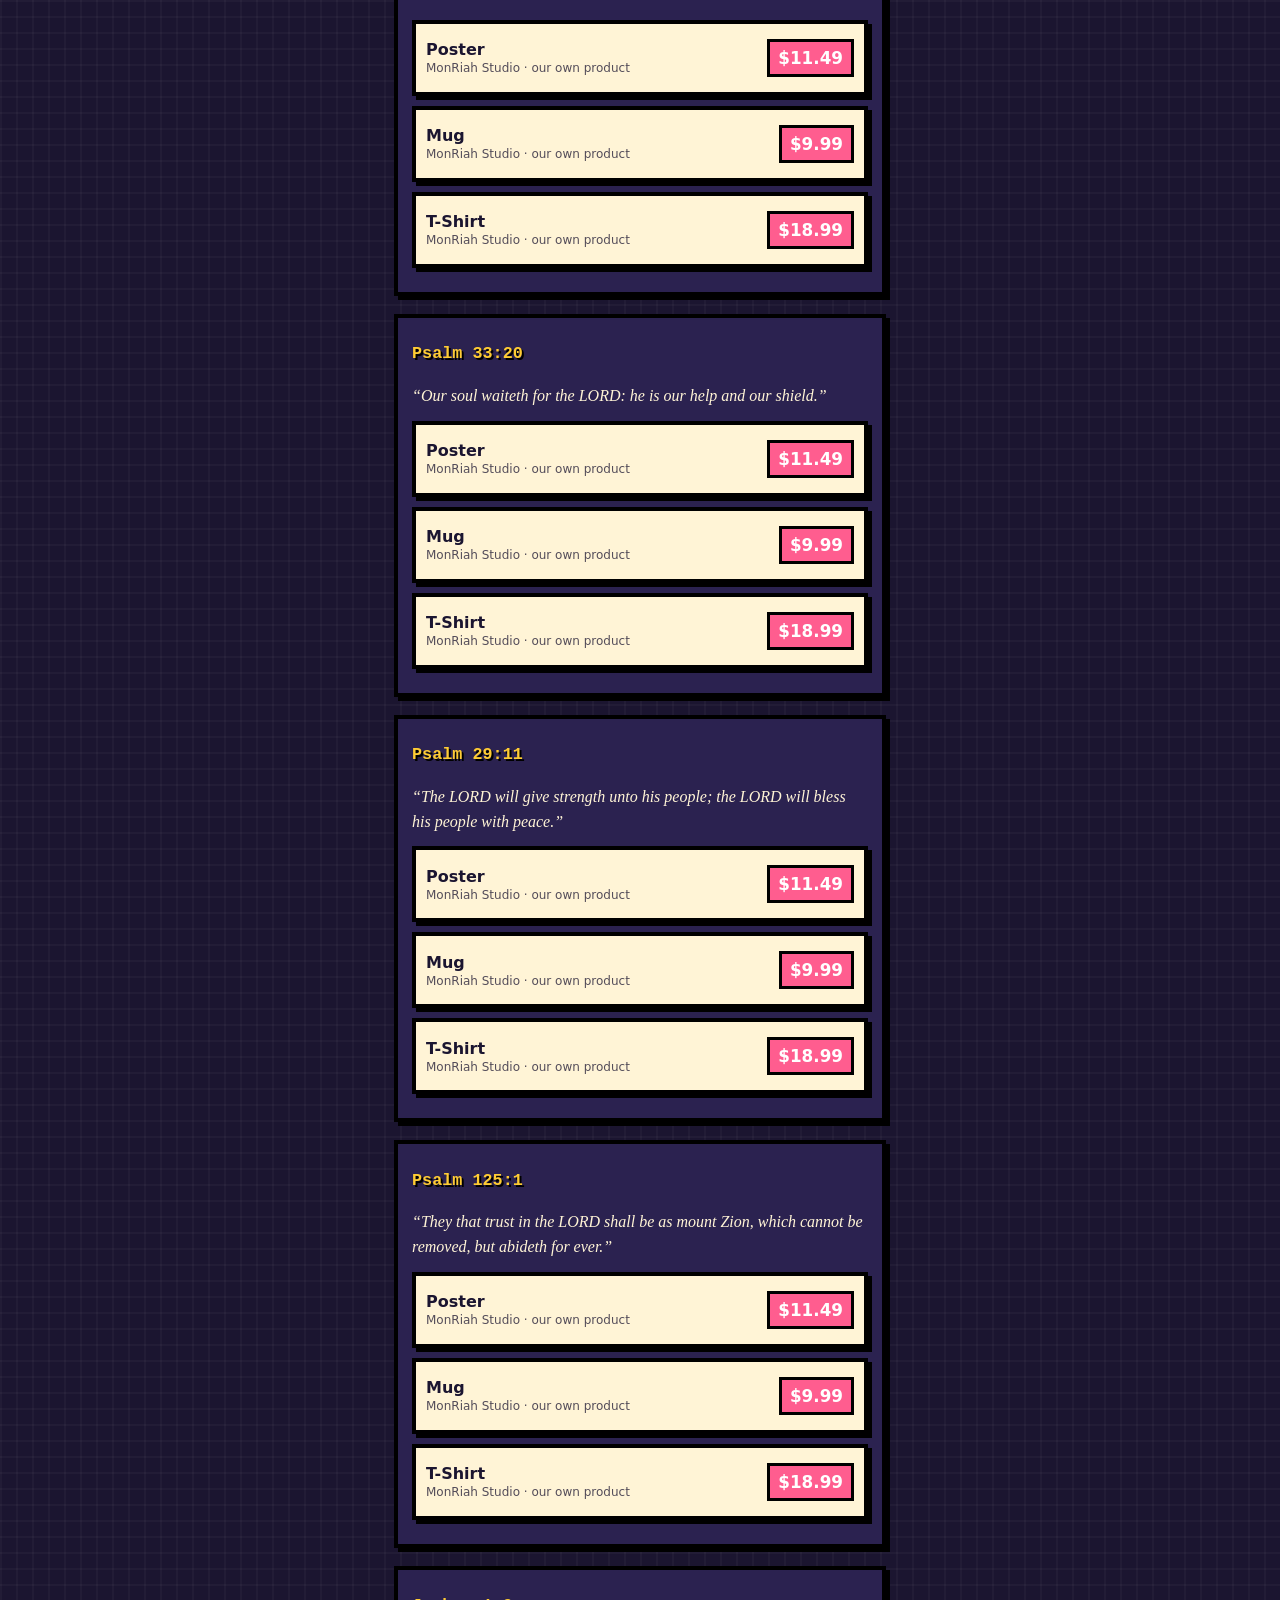
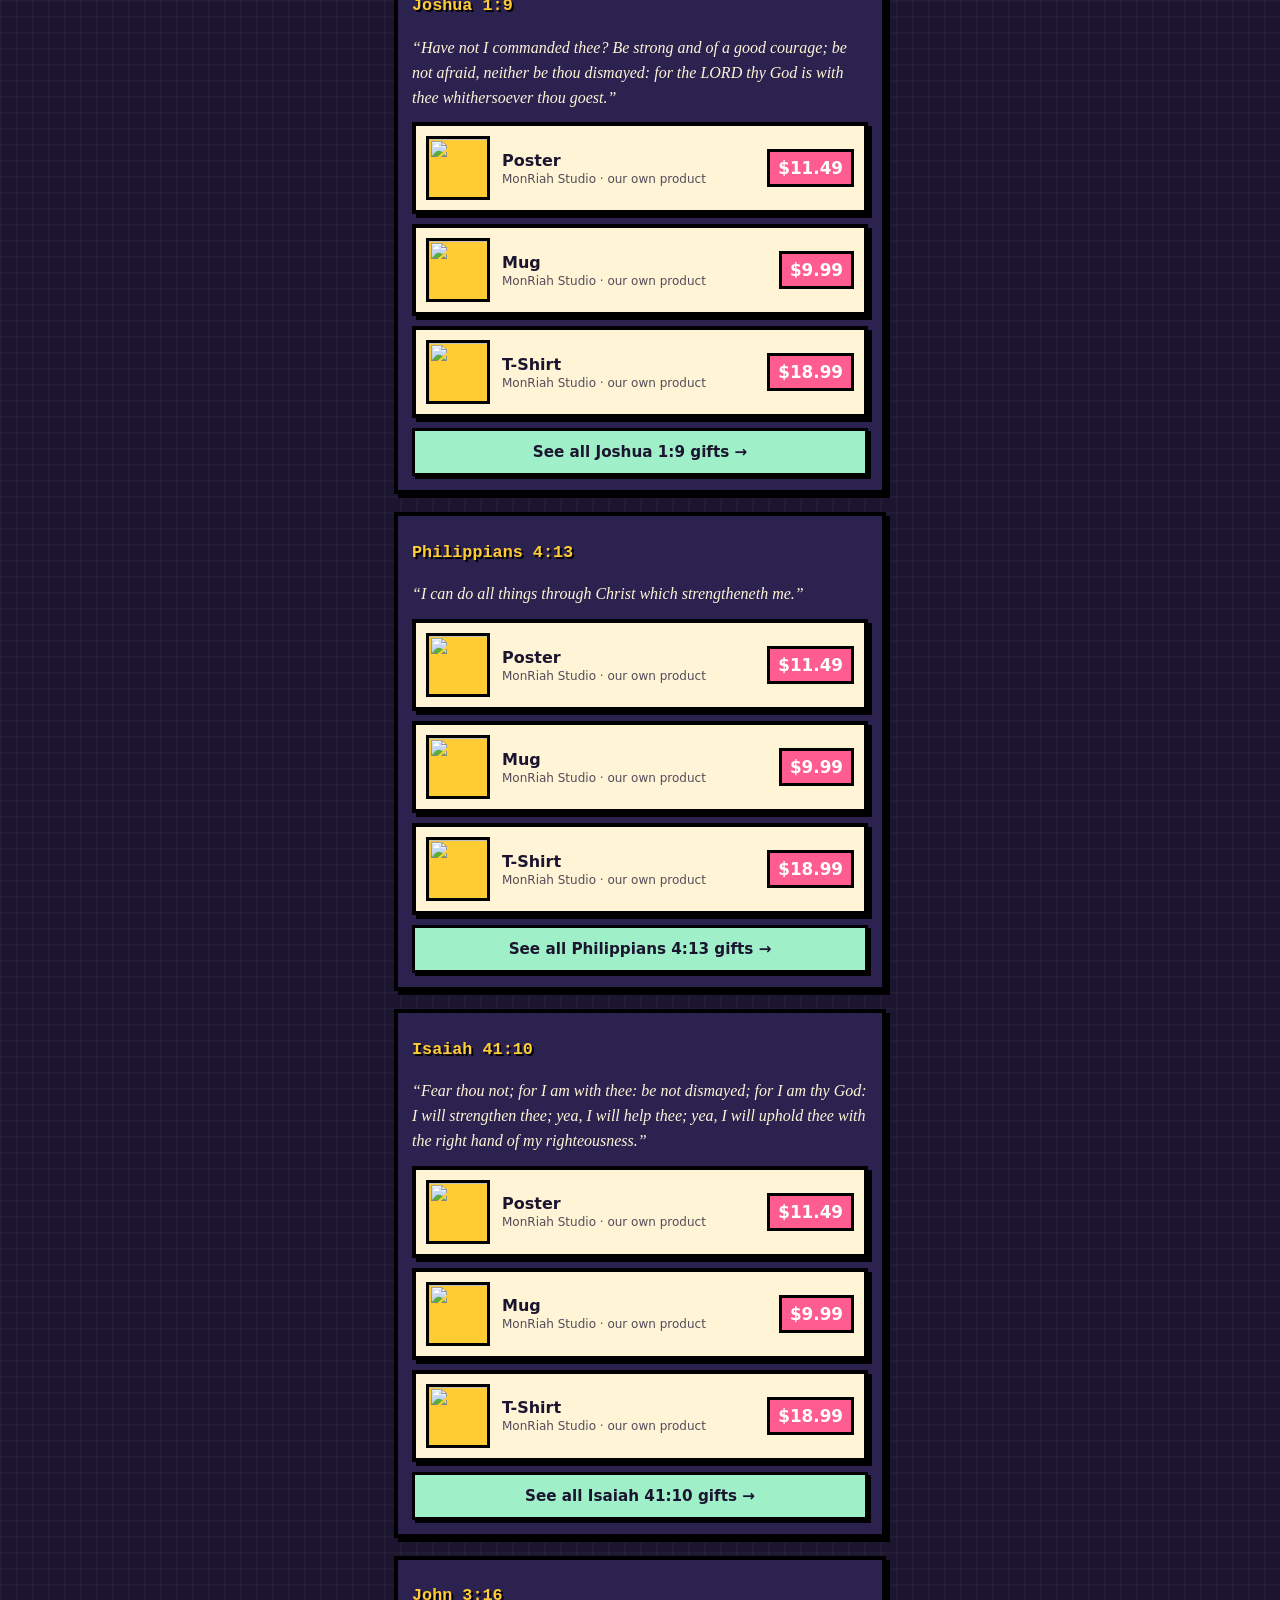
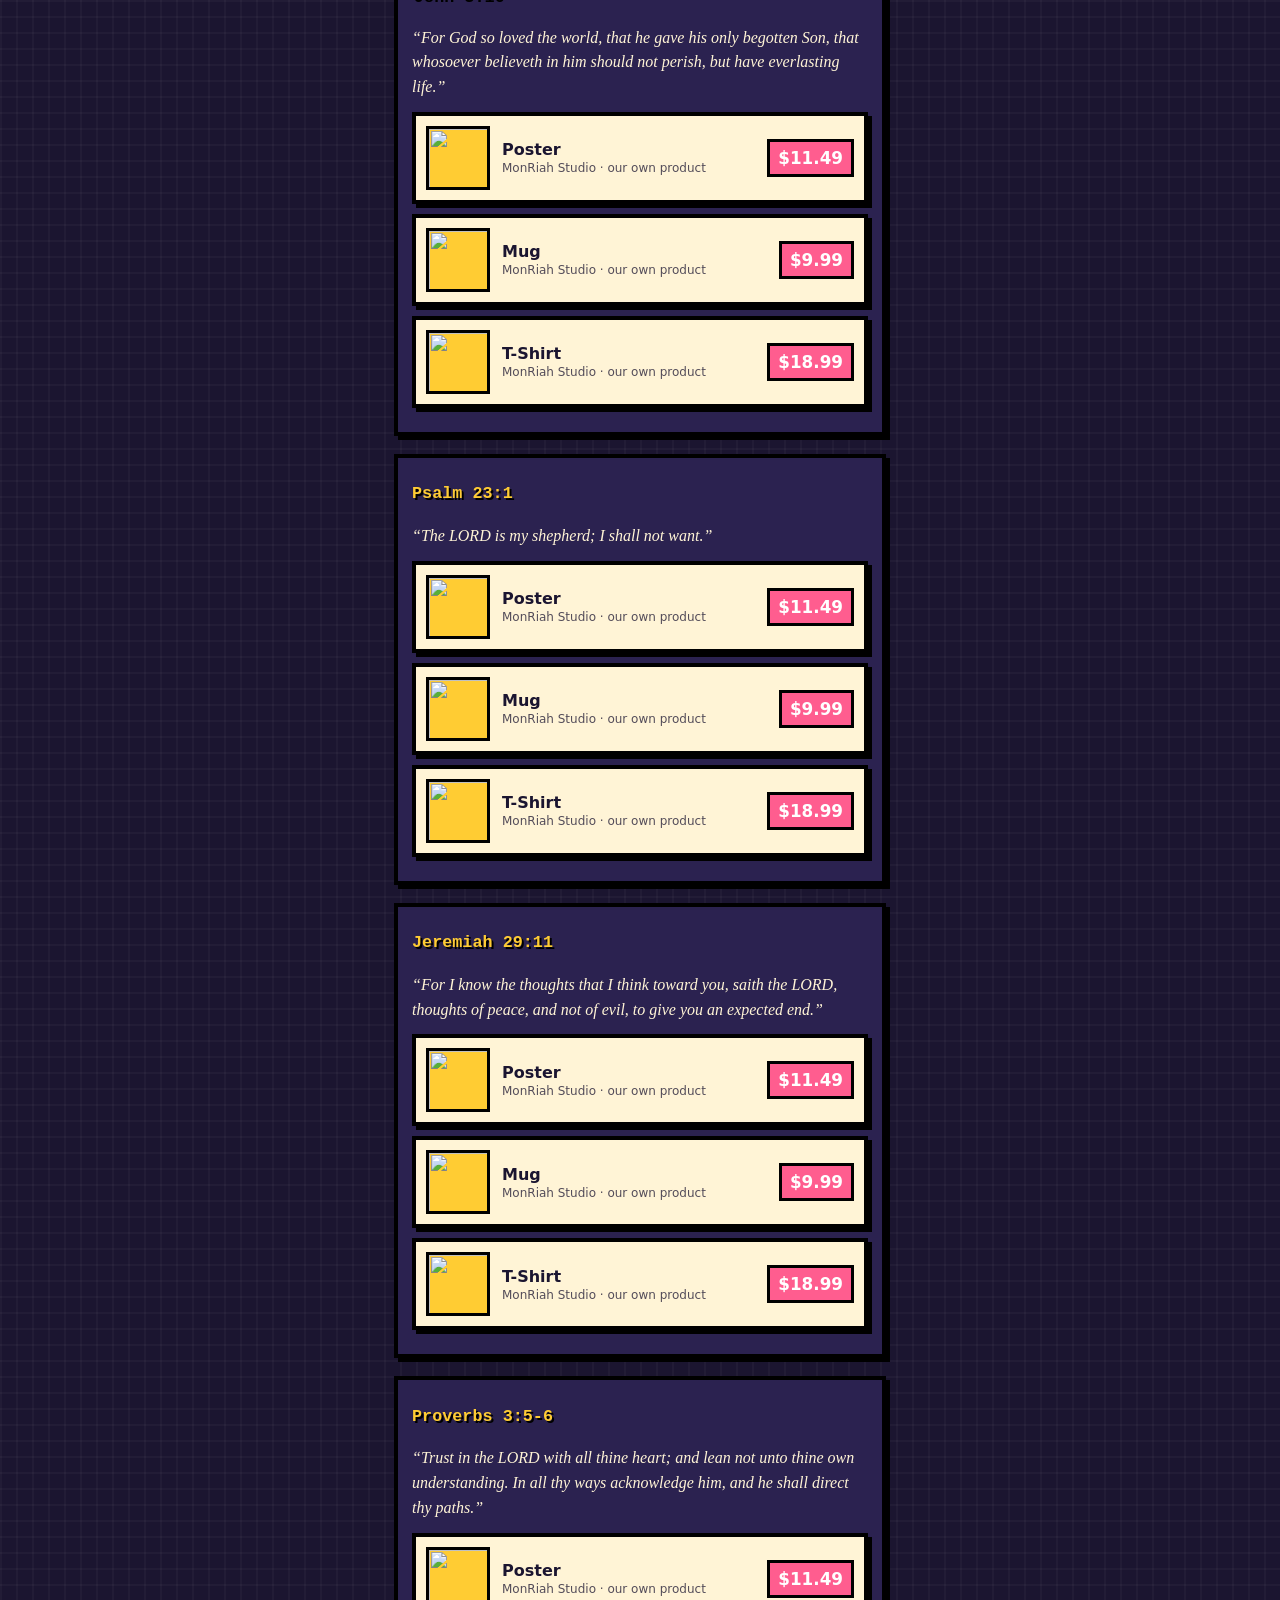
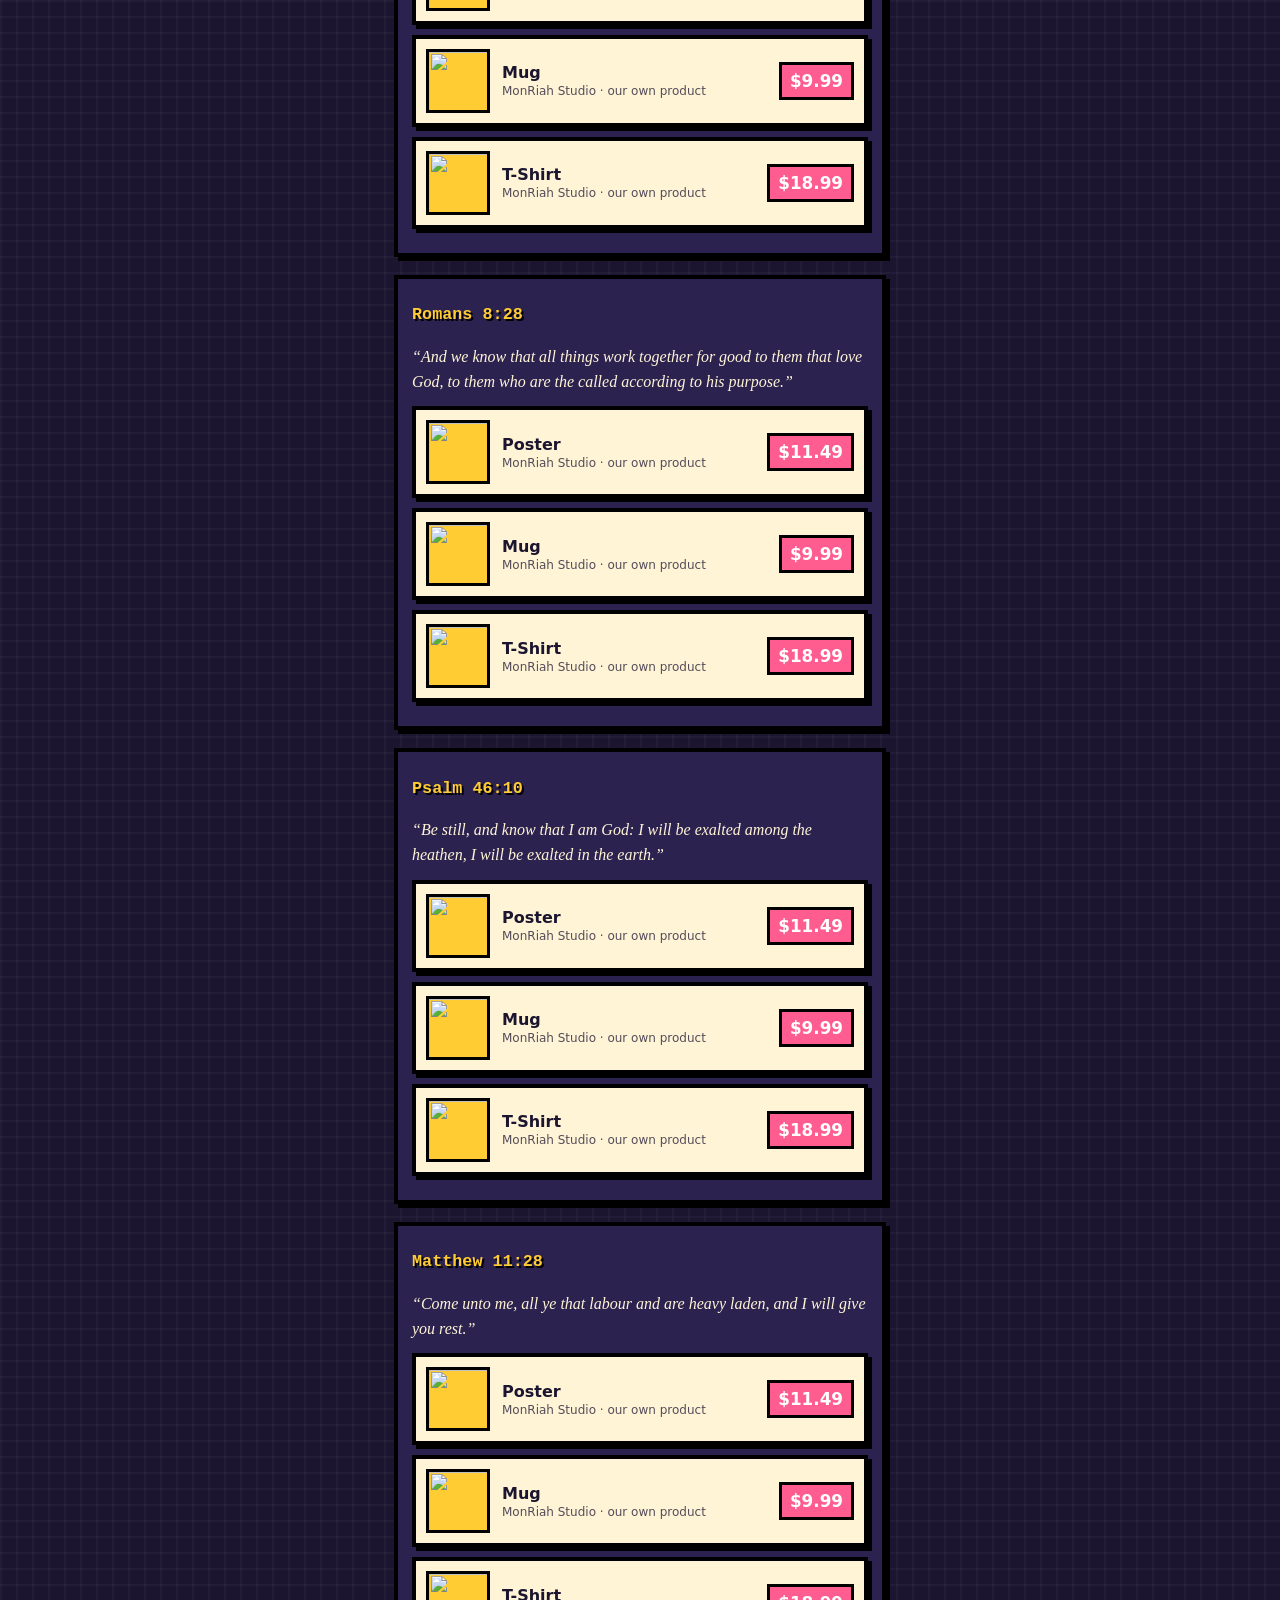
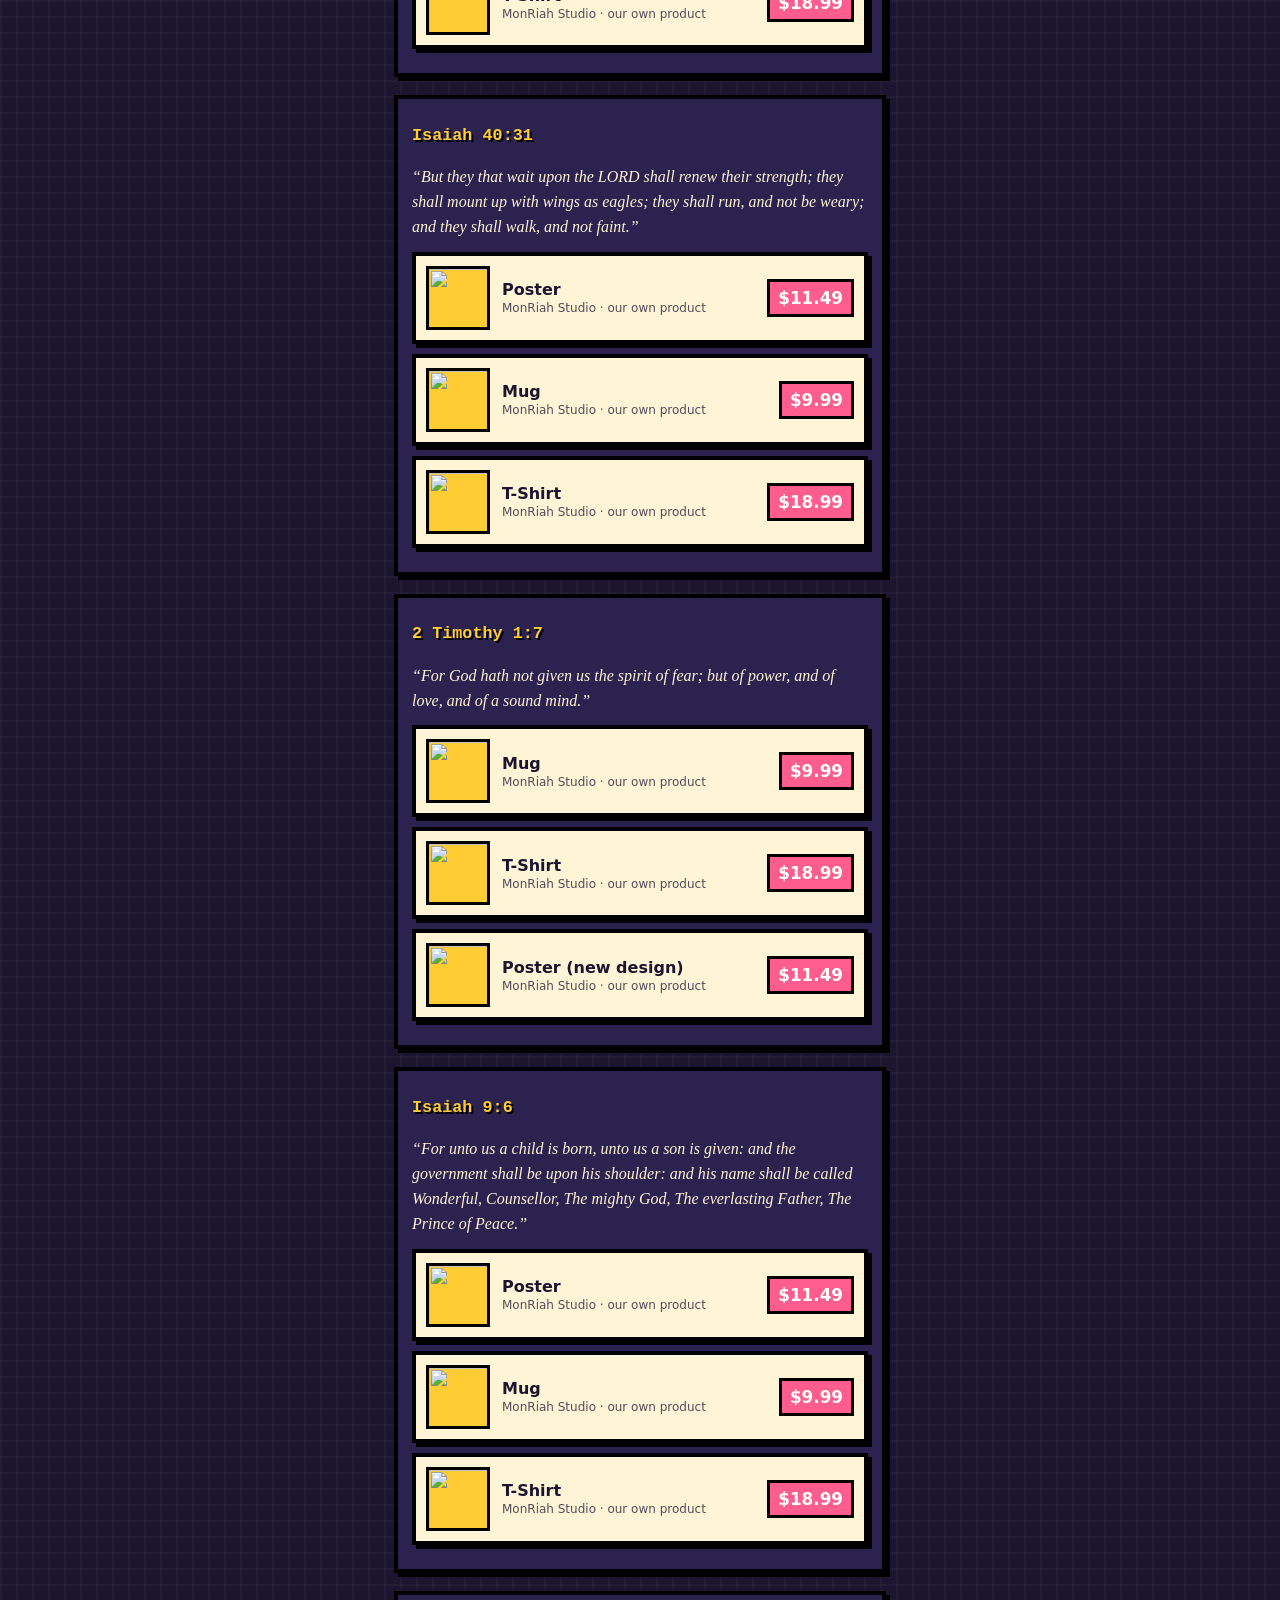
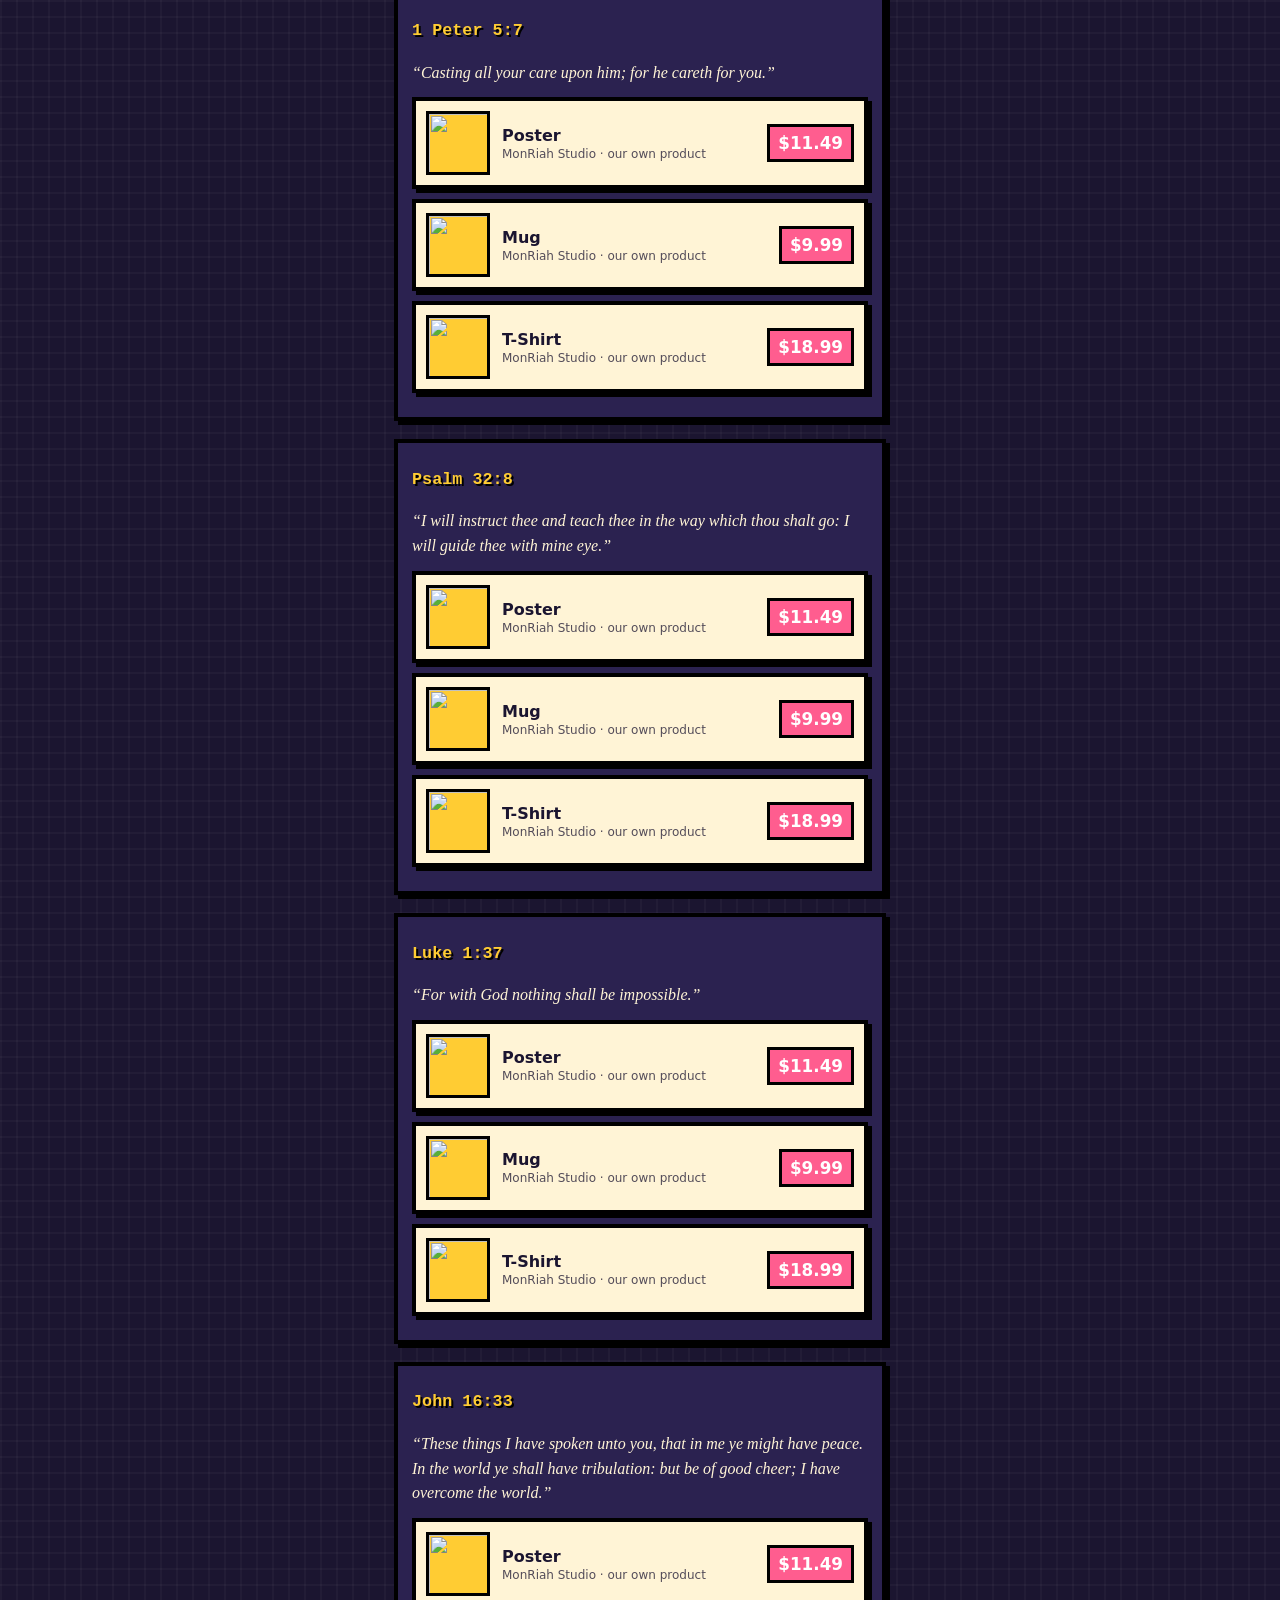
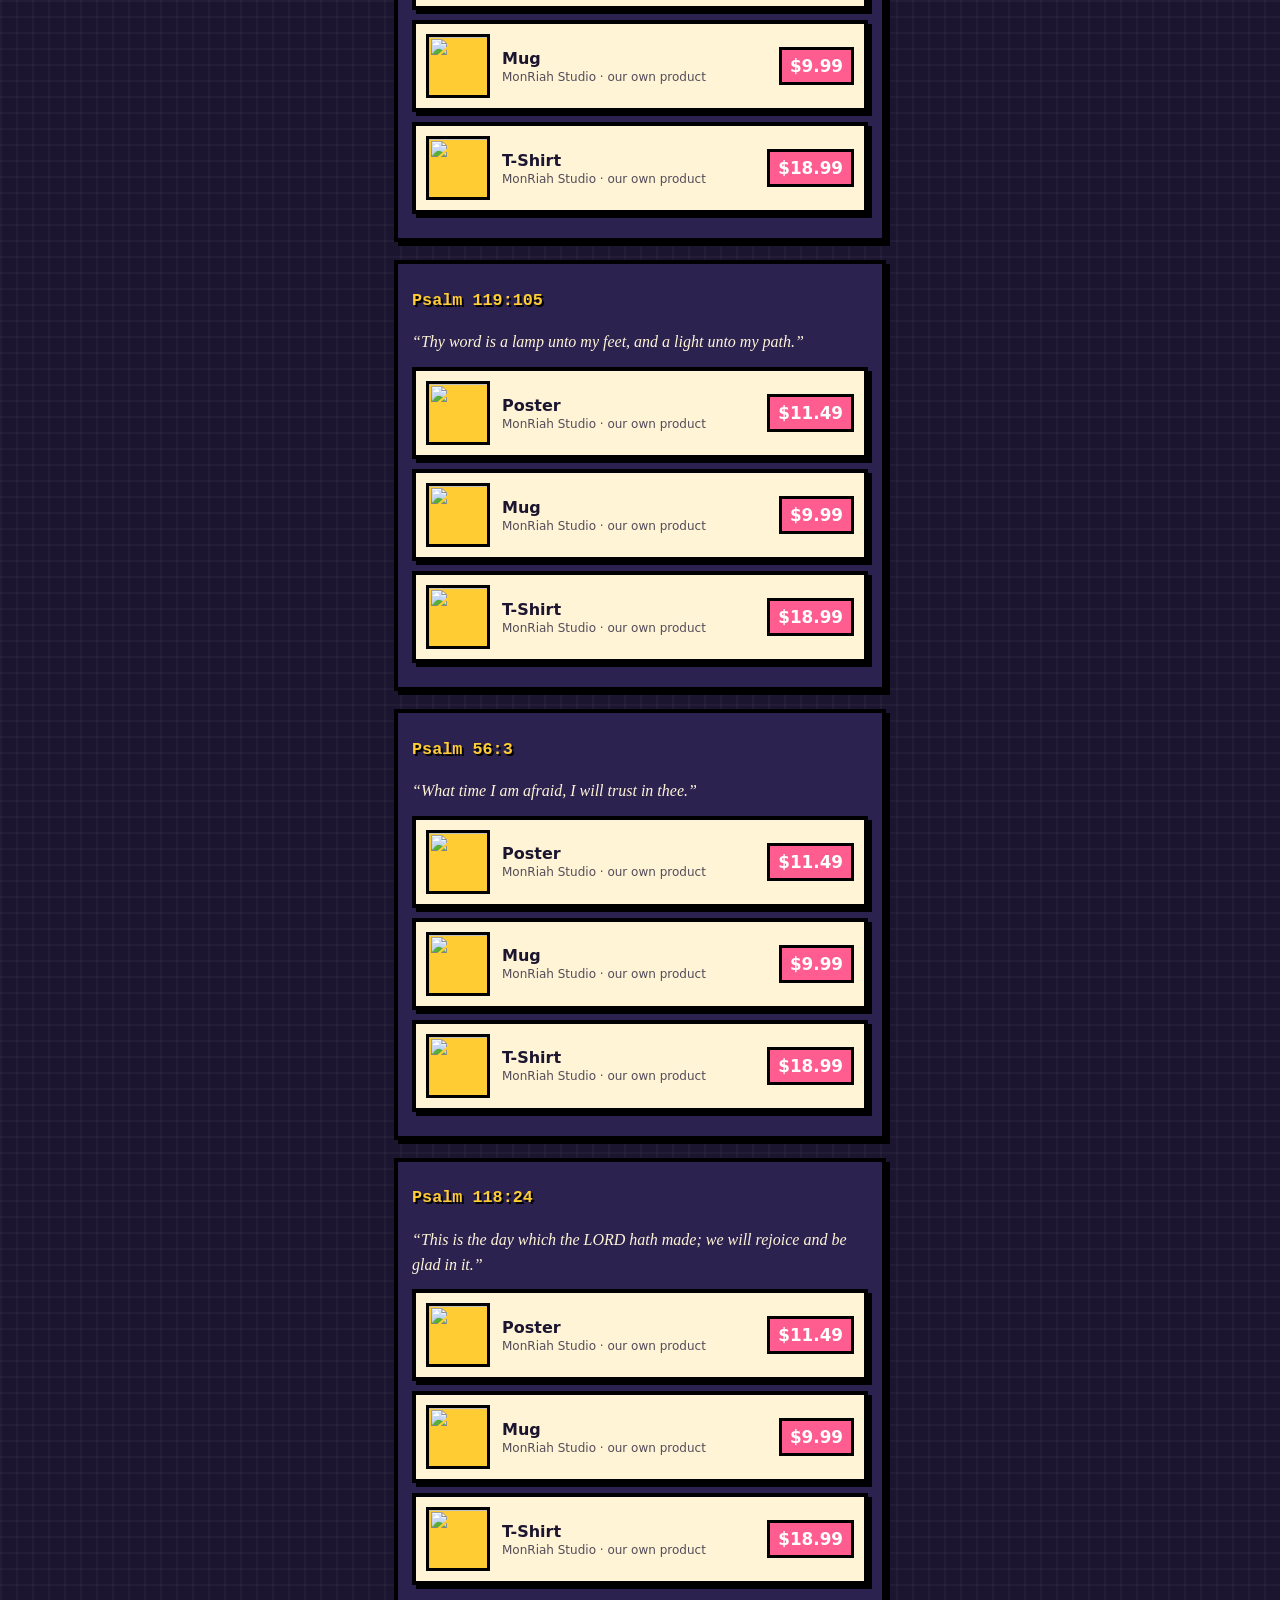
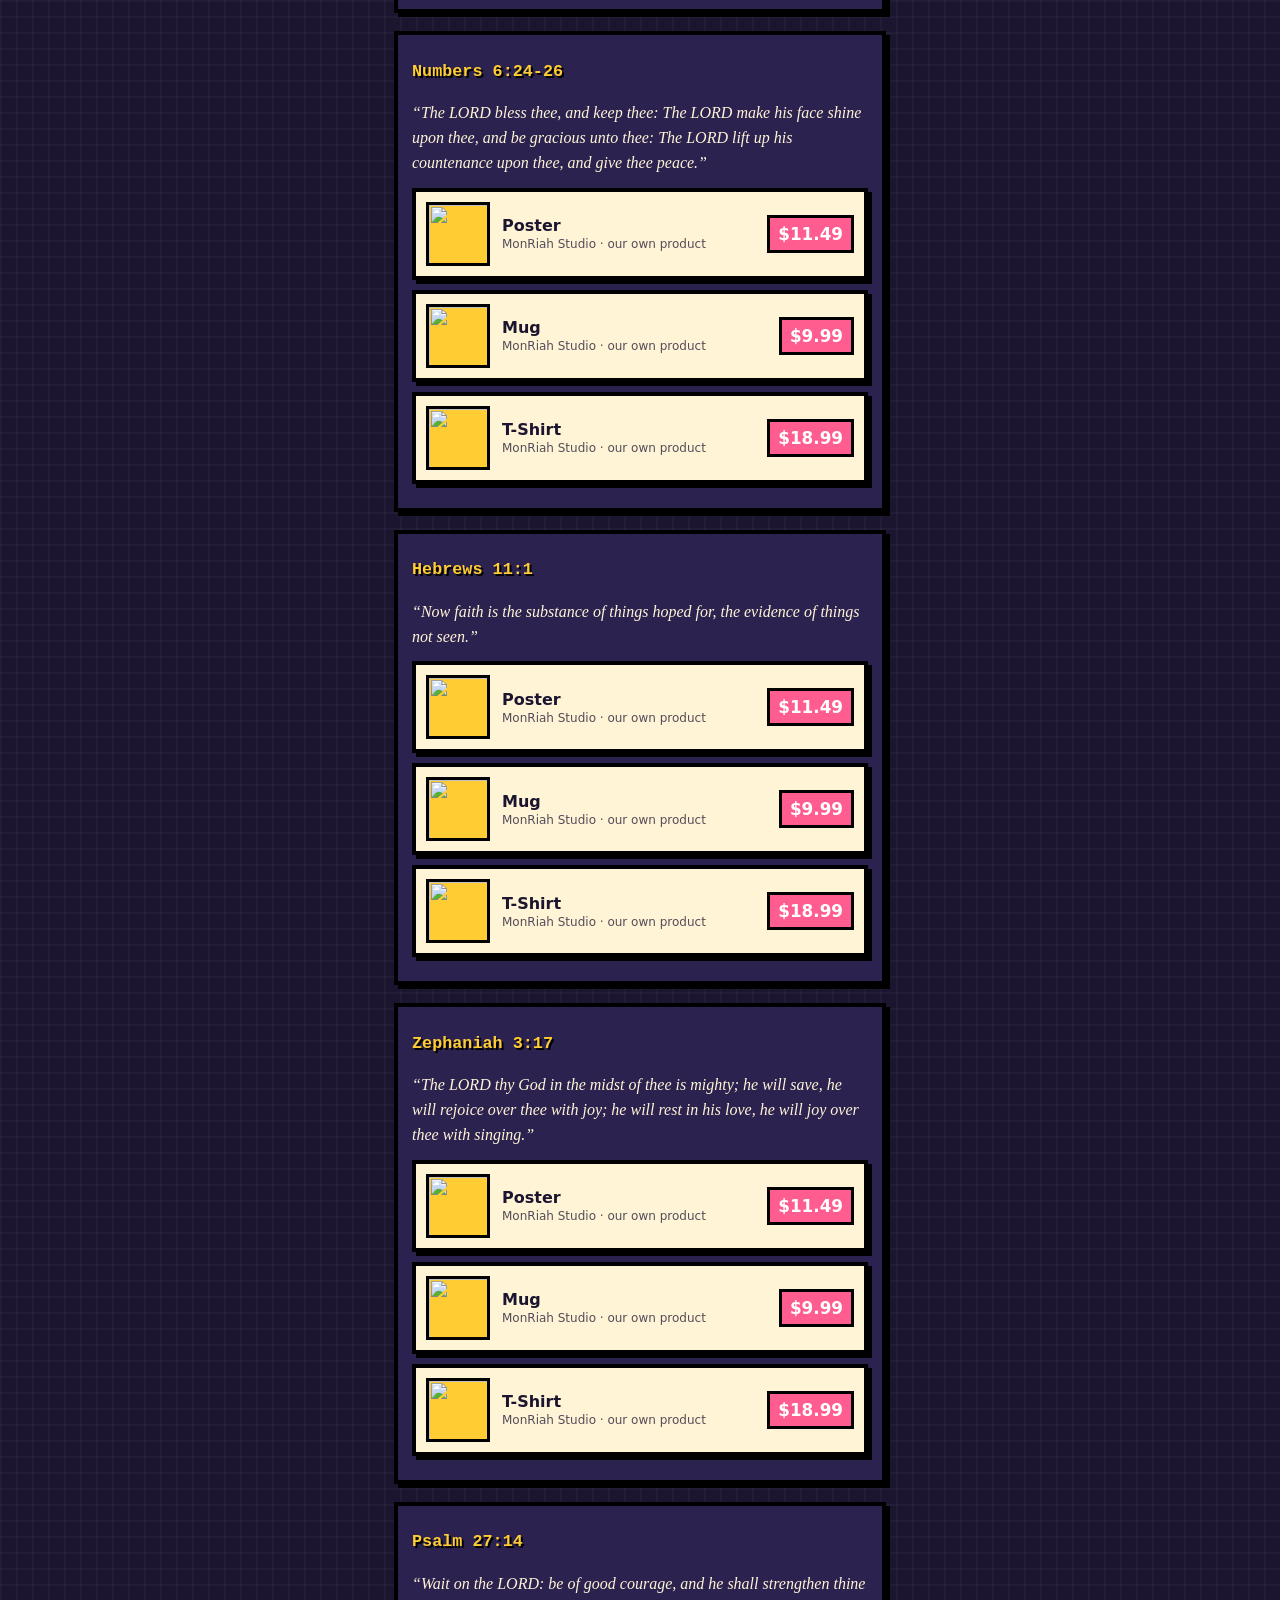
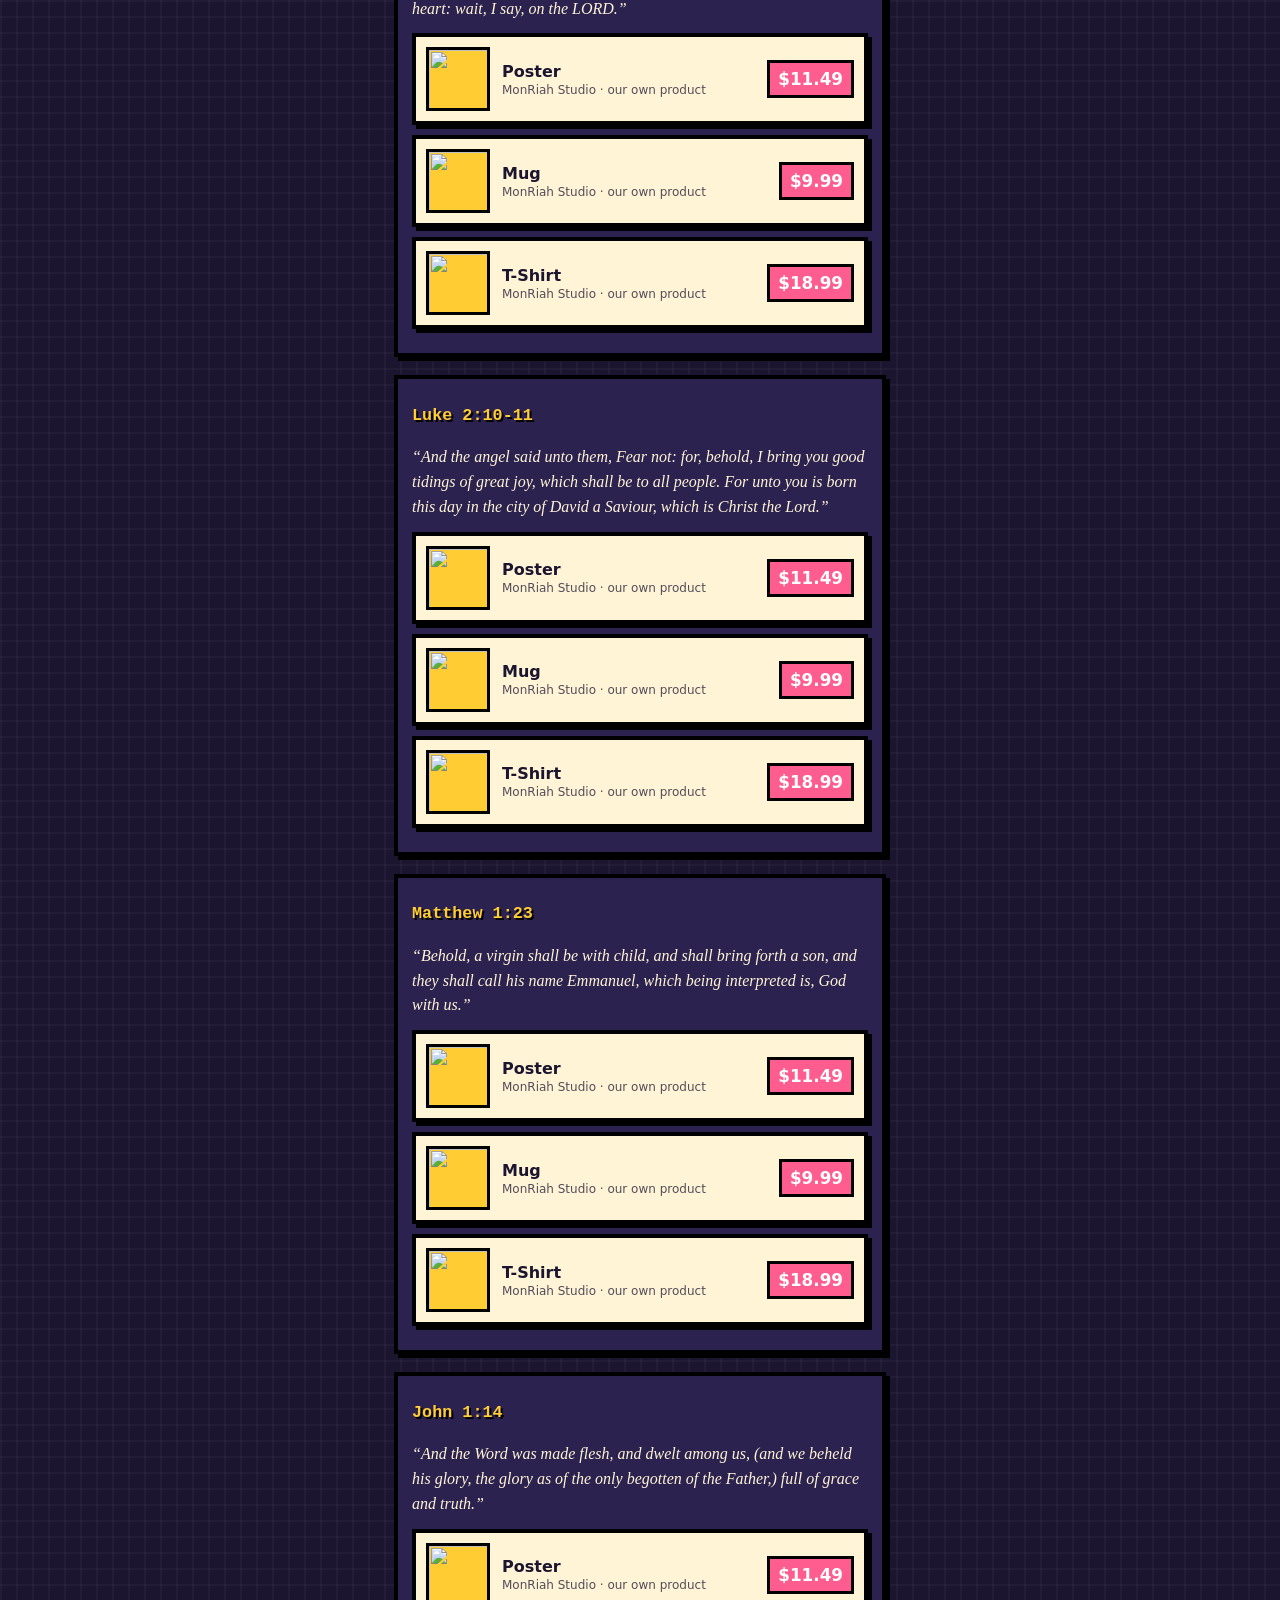
==== commit 65b5e26f: "Add live Proverbs 13:12 products to the links hub. Poster, mug and tee Printify URLs that returned H" ====
--- a/links/index.html
+++ b/links/index.html
@@ -24,7 +24,10 @@
 <a class="shop px" href="https://monriah-studio.printify.me" rel="noopener">&#9733; Shop all MonRiah Studio merch</a>
 <p class="addr">Shop address: <a href="https://monriah-studio.printify.me" rel="noopener">monriah-studio.printify.me</a></p>
 <nav class="soc" aria-label="Social"><a class="px" href="https://www.tiktok.com/@bibleriah" rel="noopener me">TikTok @bibleriah</a><a class="px" href="https://www.youtube.com/@bibleriah" rel="noopener me">YouTube BibleRiah</a></nav>
-<nav class="nav" aria-label="Verses"><a class="px has" href="#john-4-24">John 4:24</a><a class="px has" href="#ps-33-20">Psalm 33:20</a><a class="px has" href="#ps-29-11">Psalm 29:11</a><a class="px has" href="#ps-125-1">Psalm 125:1</a><a class="px has" href="#josh-1-9">Joshua 1:9</a><a class="px has" href="#phil-4-13">Philippians 4:13</a><a class="px has" href="#isa-41-10">Isaiah 41:10</a><a class="px has" href="#john-3-16">John 3:16</a><a class="px has" href="#ps-23-1">Psalm 23:1</a><a class="px has" href="#jer-29-11">Jeremiah 29:11</a><a class="px has" href="#prov-3-5-6">Proverbs 3:5-6</a><a class="px has" href="#rom-8-28">Romans 8:28</a><a class="px has" href="#ps-46-10">Psalm 46:10</a><a class="px has" href="#matt-11-28">Matthew 11:28</a><a class="px has" href="#isa-40-31">Isaiah 40:31</a><a class="px has" href="#2tim-1-7">2 Timothy 1:7</a><a class="px has" href="#isa-9-6">Isaiah 9:6</a><a class="px has" href="#1pet-5-7">1 Peter 5:7</a><a class="px has" href="#ps-32-8">Psalm 32:8</a><a class="px has" href="#luke-1-37">Luke 1:37</a><a class="px has" href="#john-16-33">John 16:33</a><a class="px has" href="#ps-119-105">Psalm 119:105</a><a class="px has" href="#ps-56-3">Psalm 56:3</a><a class="px has" href="#ps-118-24">Psalm 118:24</a><a class="px has" href="#num-6-24-26">Numbers 6:24-26</a><a class="px has" href="#heb-11-1">Hebrews 11:1</a><a class="px has" href="#zeph-3-17">Zephaniah 3:17</a><a class="px has" href="#ps-27-14">Psalm 27:14</a><a class="px has" href="#luke-2-10-11">Luke 2:10-11</a><a class="px has" href="#matt-1-23">Matthew 1:23</a><a class="px has" href="#john-1-14">John 1:14</a><a class="px has" href="#matt-6-33">Matthew 6:33</a><a class="px has" href="#ps-34-8">Psalm 34:8</a></nav>
+<nav class="nav" aria-label="Verses"><a class="px has" href="#prov-13-12">Proverbs 13:12</a><a class="px has" href="#john-4-24">John 4:24</a><a class="px has" href="#ps-33-20">Psalm 33:20</a><a class="px has" href="#ps-29-11">Psalm 29:11</a><a class="px has" href="#ps-125-1">Psalm 125:1</a><a class="px has" href="#josh-1-9">Joshua 1:9</a><a class="px has" href="#phil-4-13">Philippians 4:13</a><a class="px has" href="#isa-41-10">Isaiah 41:10</a><a class="px has" href="#john-3-16">John 3:16</a><a class="px has" href="#ps-23-1">Psalm 23:1</a><a class="px has" href="#jer-29-11">Jeremiah 29:11</a><a class="px has" href="#prov-3-5-6">Proverbs 3:5-6</a><a class="px has" href="#rom-8-28">Romans 8:28</a><a class="px has" href="#ps-46-10">Psalm 46:10</a><a class="px has" href="#matt-11-28">Matthew 11:28</a><a class="px has" href="#isa-40-31">Isaiah 40:31</a><a class="px has" href="#2tim-1-7">2 Timothy 1:7</a><a class="px has" href="#isa-9-6">Isaiah 9:6</a><a class="px has" href="#1pet-5-7">1 Peter 5:7</a><a class="px has" href="#ps-32-8">Psalm 32:8</a><a class="px has" href="#luke-1-37">Luke 1:37</a><a class="px has" href="#john-16-33">John 16:33</a><a class="px has" href="#ps-119-105">Psalm 119:105</a><a class="px has" href="#ps-56-3">Psalm 56:3</a><a class="px has" href="#ps-118-24">Psalm 118:24</a><a class="px has" href="#num-6-24-26">Numbers 6:24-26</a><a class="px has" href="#heb-11-1">Hebrews 11:1</a><a class="px has" href="#zeph-3-17">Zephaniah 3:17</a><a class="px has" href="#ps-27-14">Psalm 27:14</a><a class="px has" href="#luke-2-10-11">Luke 2:10-11</a><a class="px has" href="#matt-1-23">Matthew 1:23</a><a class="px has" href="#john-1-14">John 1:14</a><a class="px has" href="#matt-6-33">Matthew 6:33</a><a class="px has" href="#ps-34-8">Psalm 34:8</a></nav>
+<section class="v px" id="prov-13-12"><h2><a href="#prov-13-12">Proverbs 13:12</a></h2><p class="q">&ldquo;Hope deferred maketh the heart sick: but when the desire cometh, it is a tree of life.&rdquo;</p><a class="b" href="https://monriah-studio.printify.me/product/35019722" rel="noopener"><span class="tx"><span class="n">Poster</span><span class="s">MonRiah Studio &middot; our own product</span></span><span class="pr">$11.49</span></a>
+<a class="b" href="https://monriah-studio.printify.me/product/35019723" rel="noopener"><span class="tx"><span class="n">Mug</span><span class="s">MonRiah Studio &middot; our own product</span></span><span class="pr">$9.99</span></a>
+<a class="b" href="https://monriah-studio.printify.me/product/35019726" rel="noopener"><span class="tx"><span class="n">T-Shirt</span><span class="s">MonRiah Studio &middot; our own product</span></span><span class="pr">$18.99</span></a></section>
 <section class="v px" id="john-4-24"><h2><a href="#john-4-24">John 4:24</a></h2><p class="q">&ldquo;God is a Spirit: and they that worship him must worship him in spirit and in truth.&rdquo;</p><a class="b" href="https://monriah-studio.printify.me/product/35005955" rel="noopener"><span class="tx"><span class="n">Poster</span><span class="s">MonRiah Studio &middot; our own product</span></span><span class="pr">$11.49</span></a>
 <a class="b" href="https://monriah-studio.printify.me/product/35005956" rel="noopener"><span class="tx"><span class="n">Mug</span><span class="s">MonRiah Studio &middot; our own product</span></span><span class="pr">$9.99</span></a>
 <a class="b" href="https://monriah-studio.printify.me/product/35005957" rel="noopener"><span class="tx"><span class="n">T-Shirt</span><span class="s">MonRiah Studio &middot; our own product</span></span><span class="pr">$18.99</span></a></section>
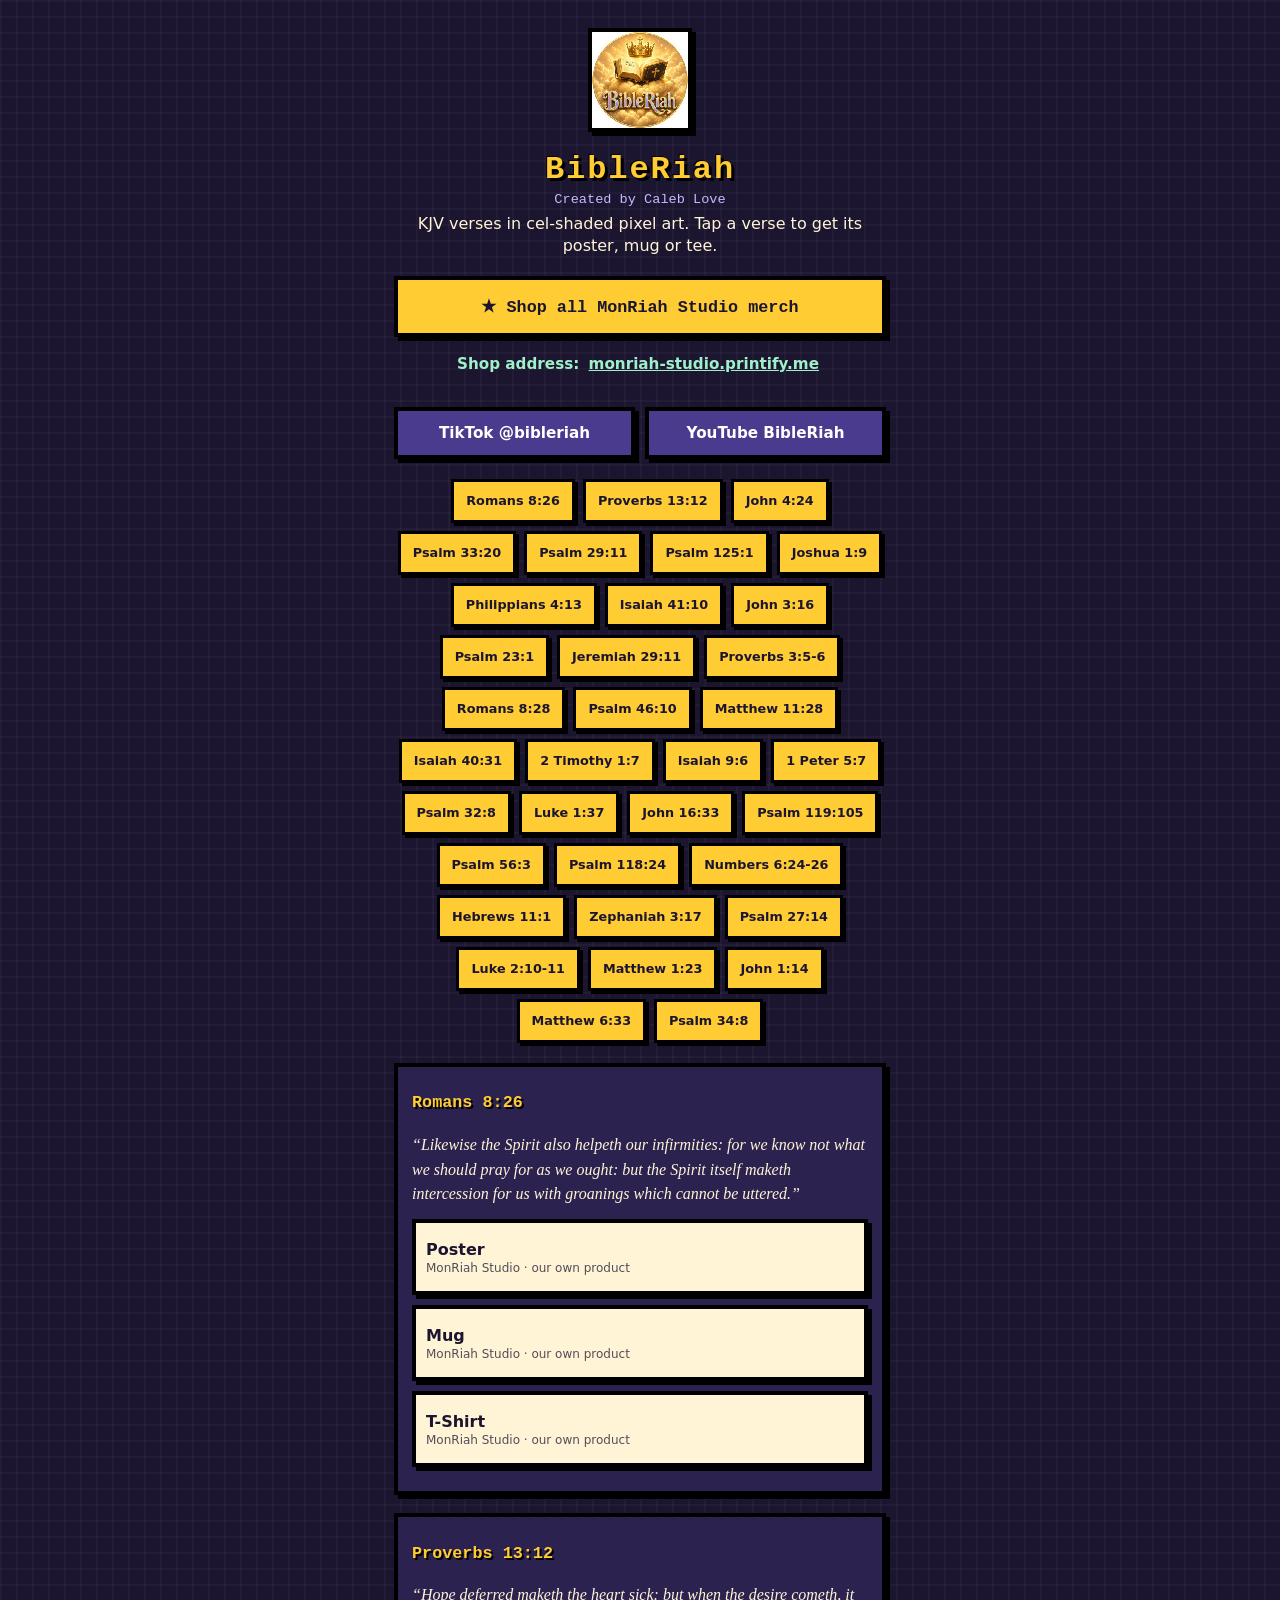
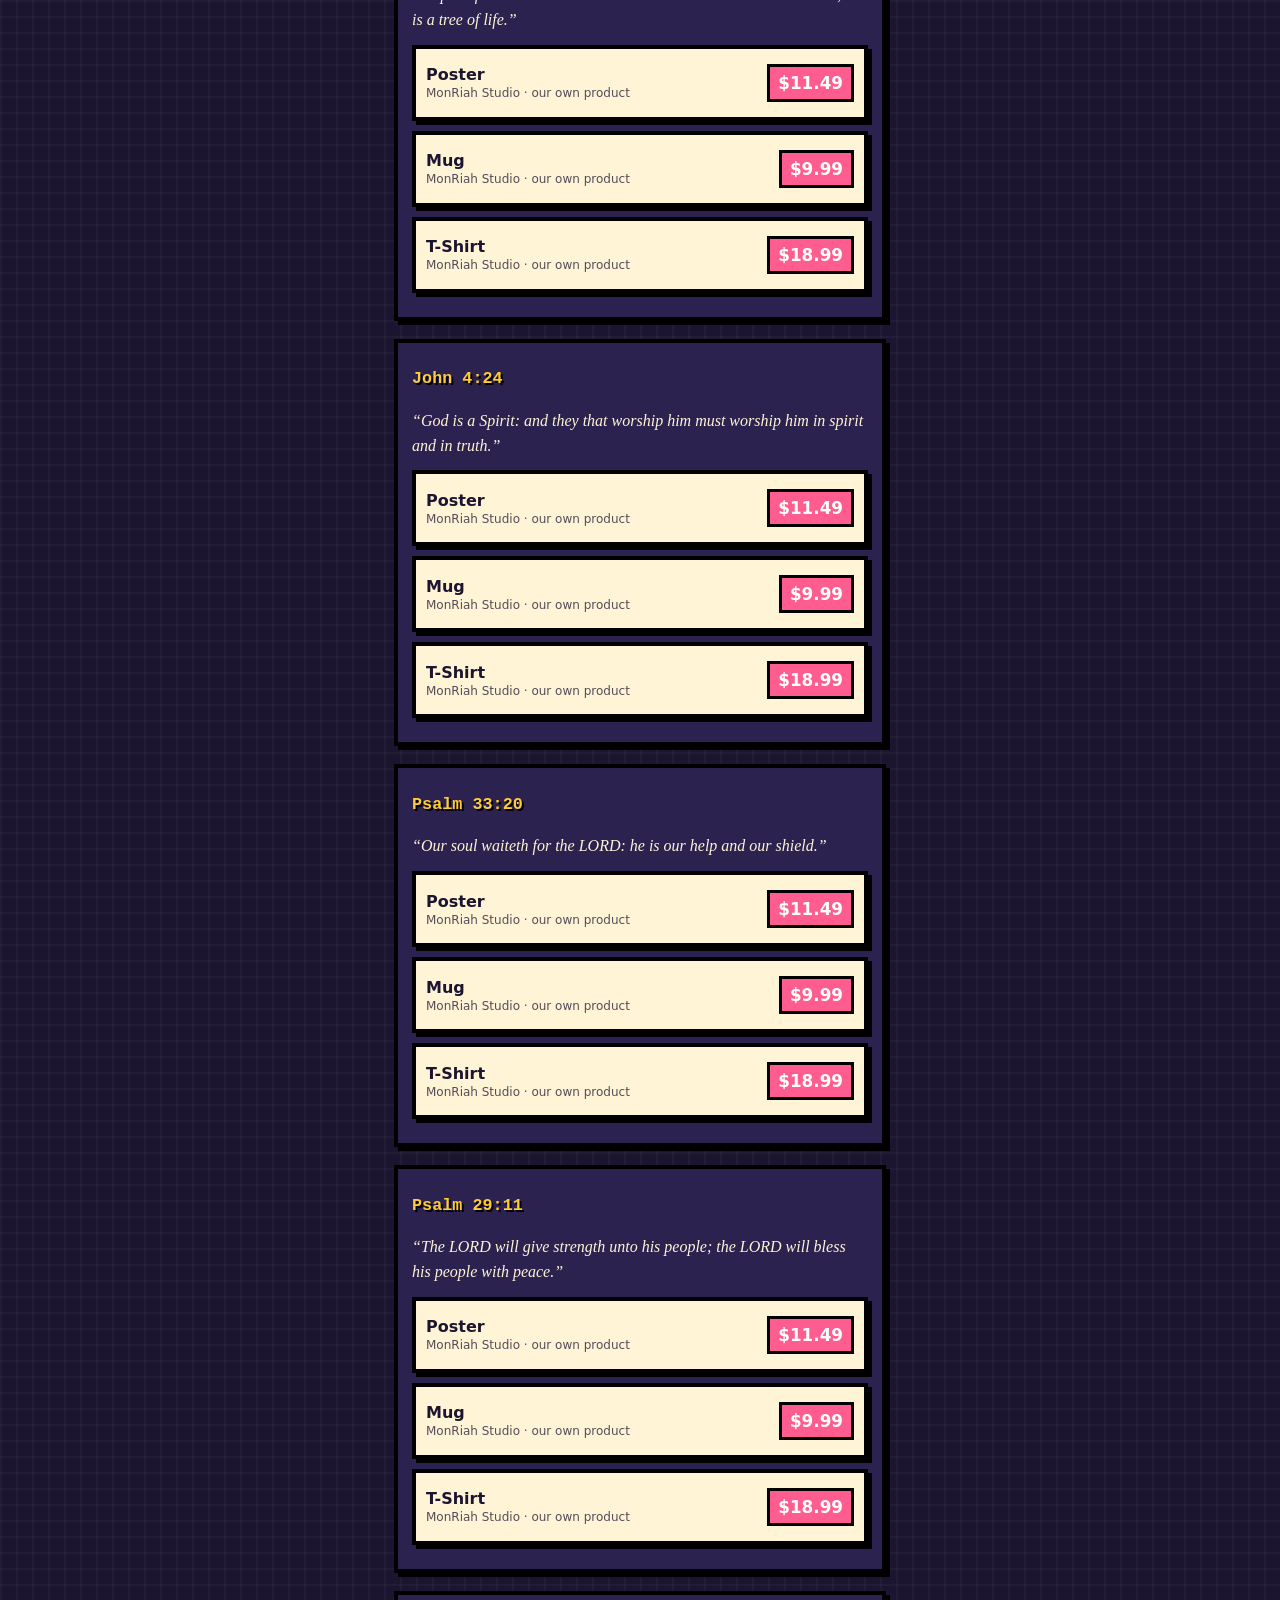
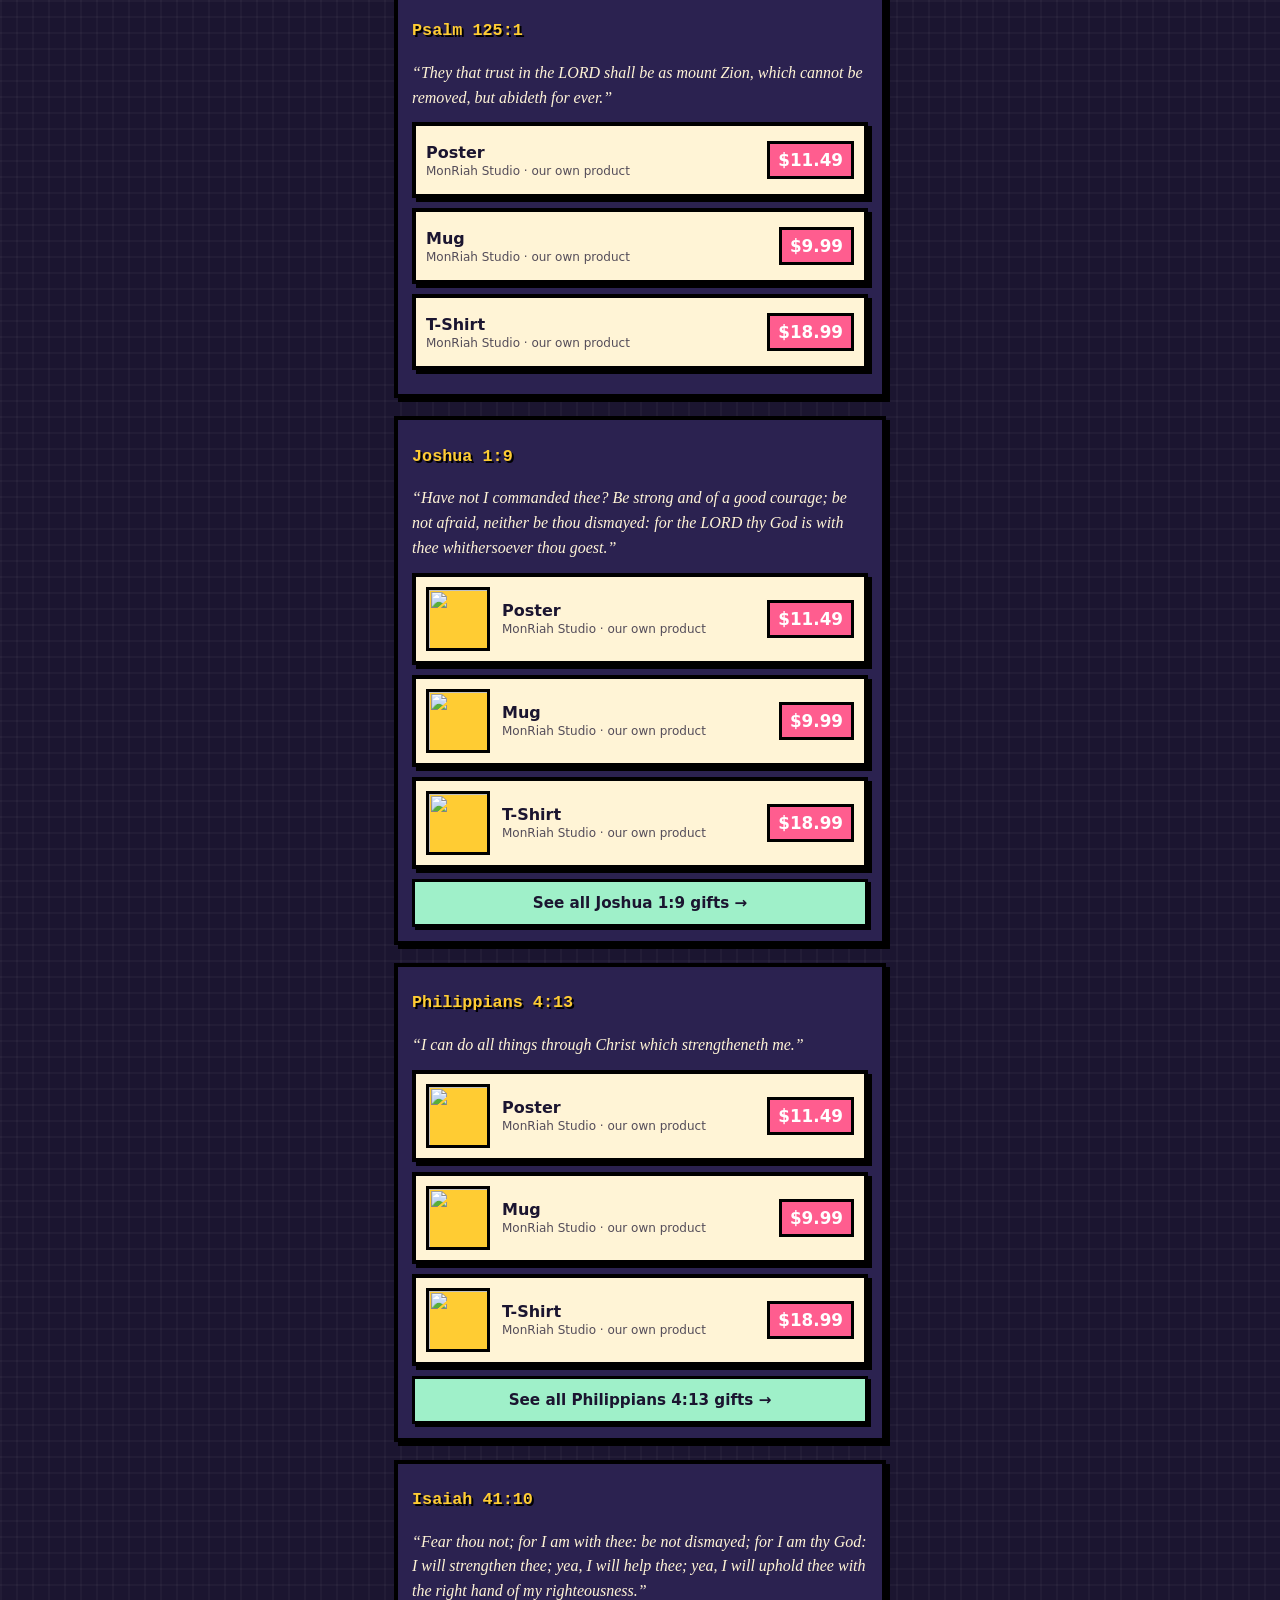
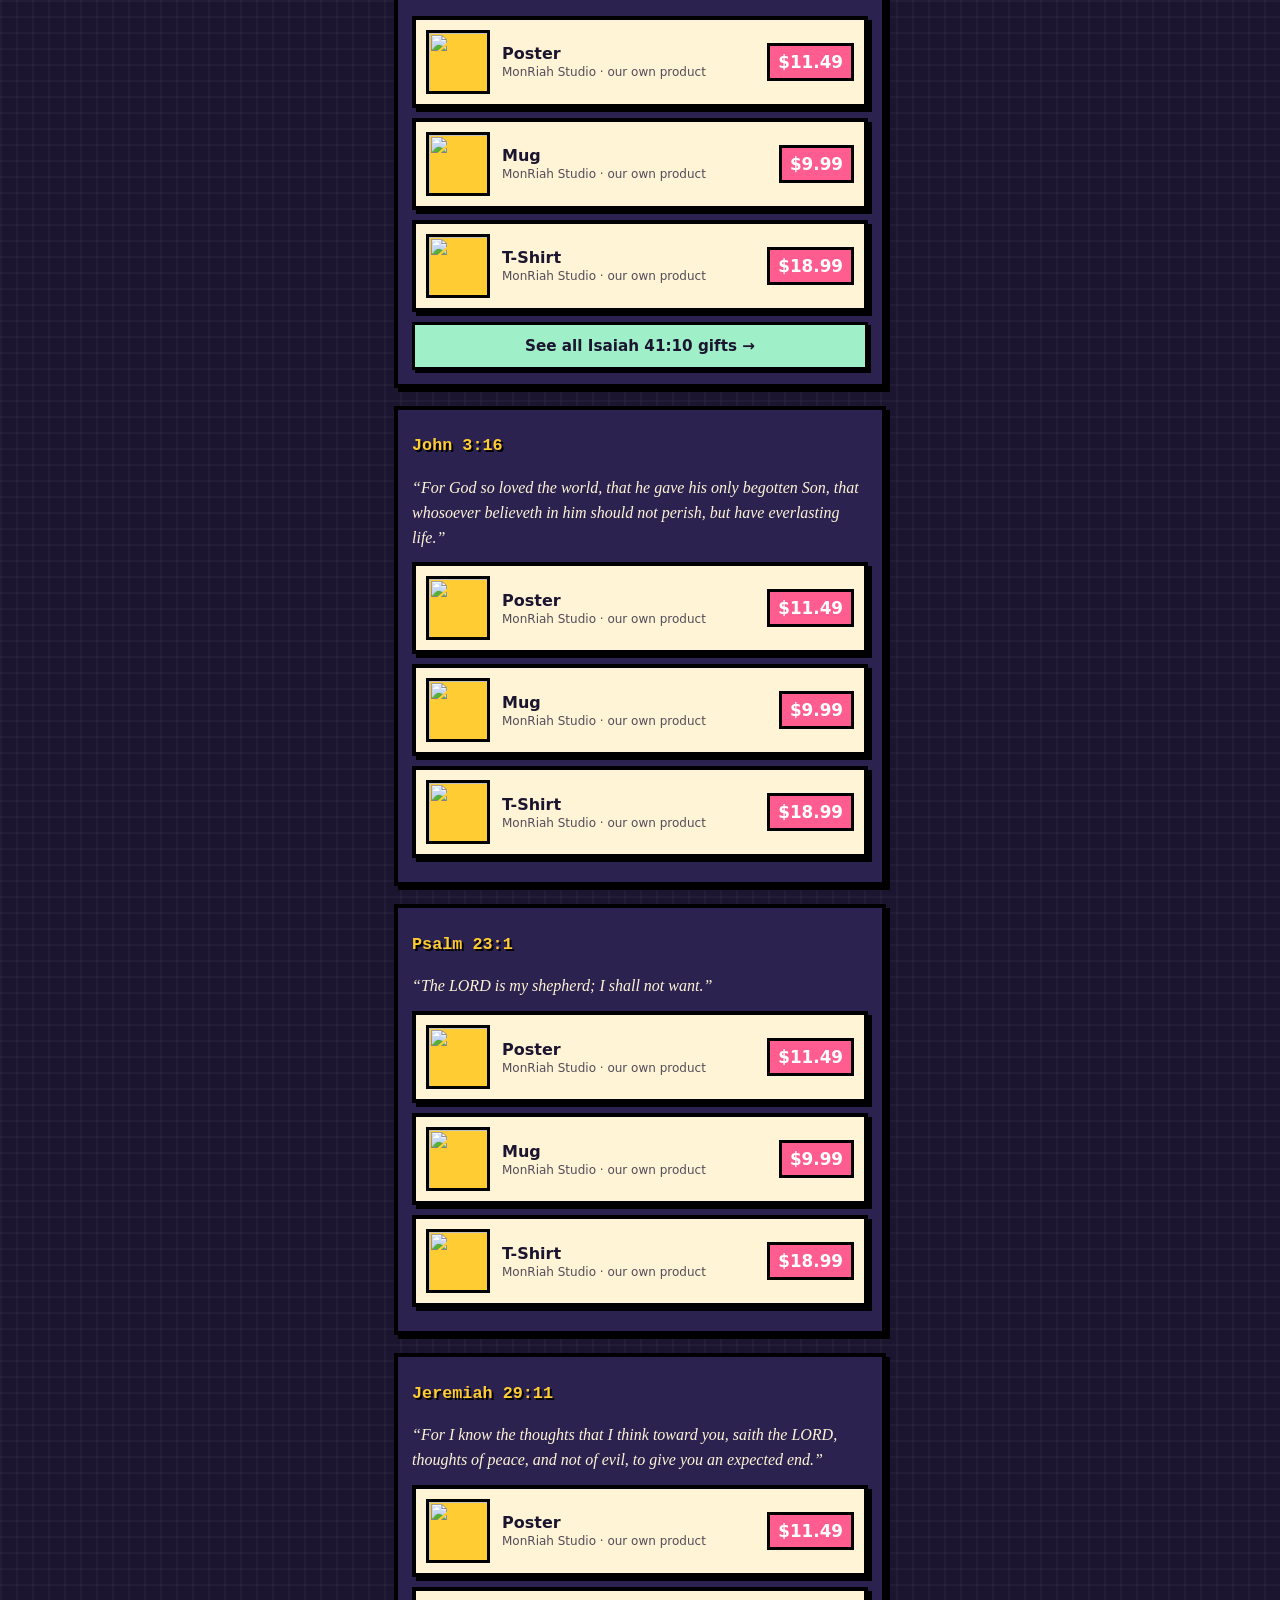
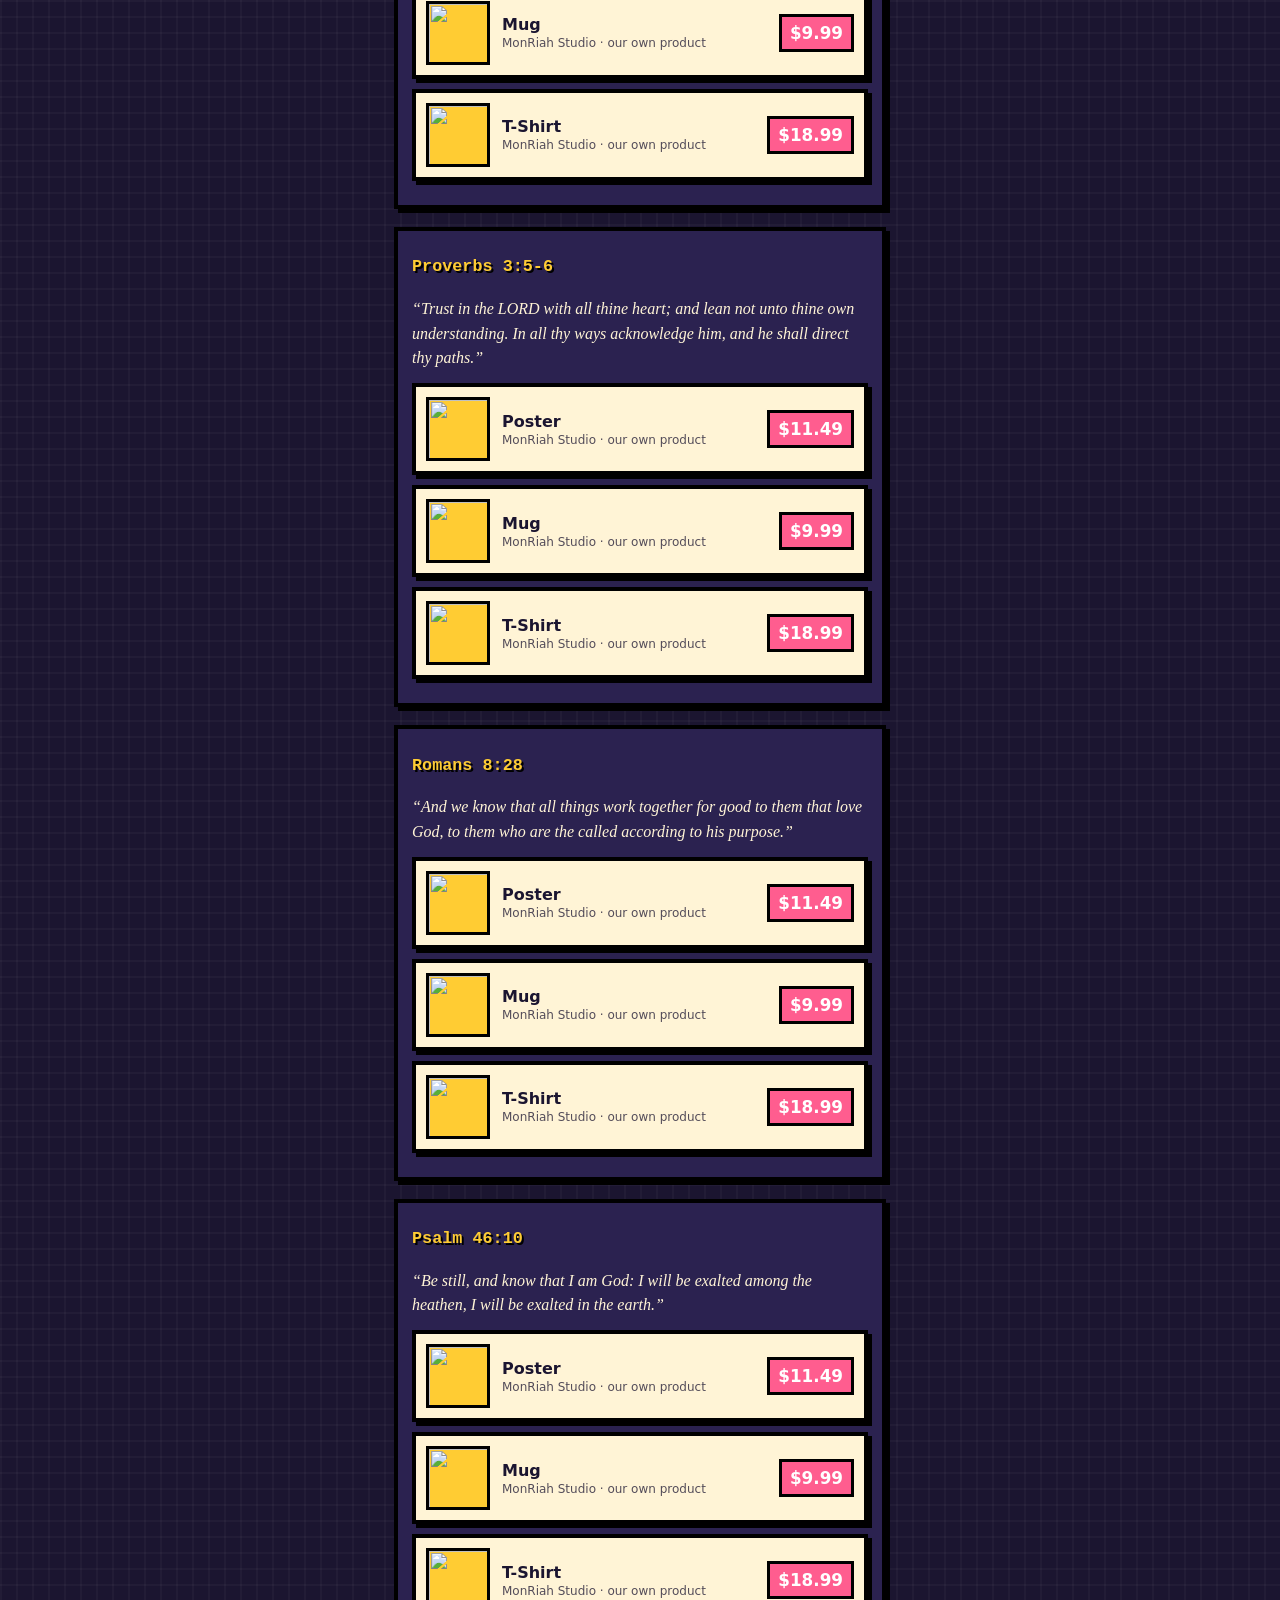
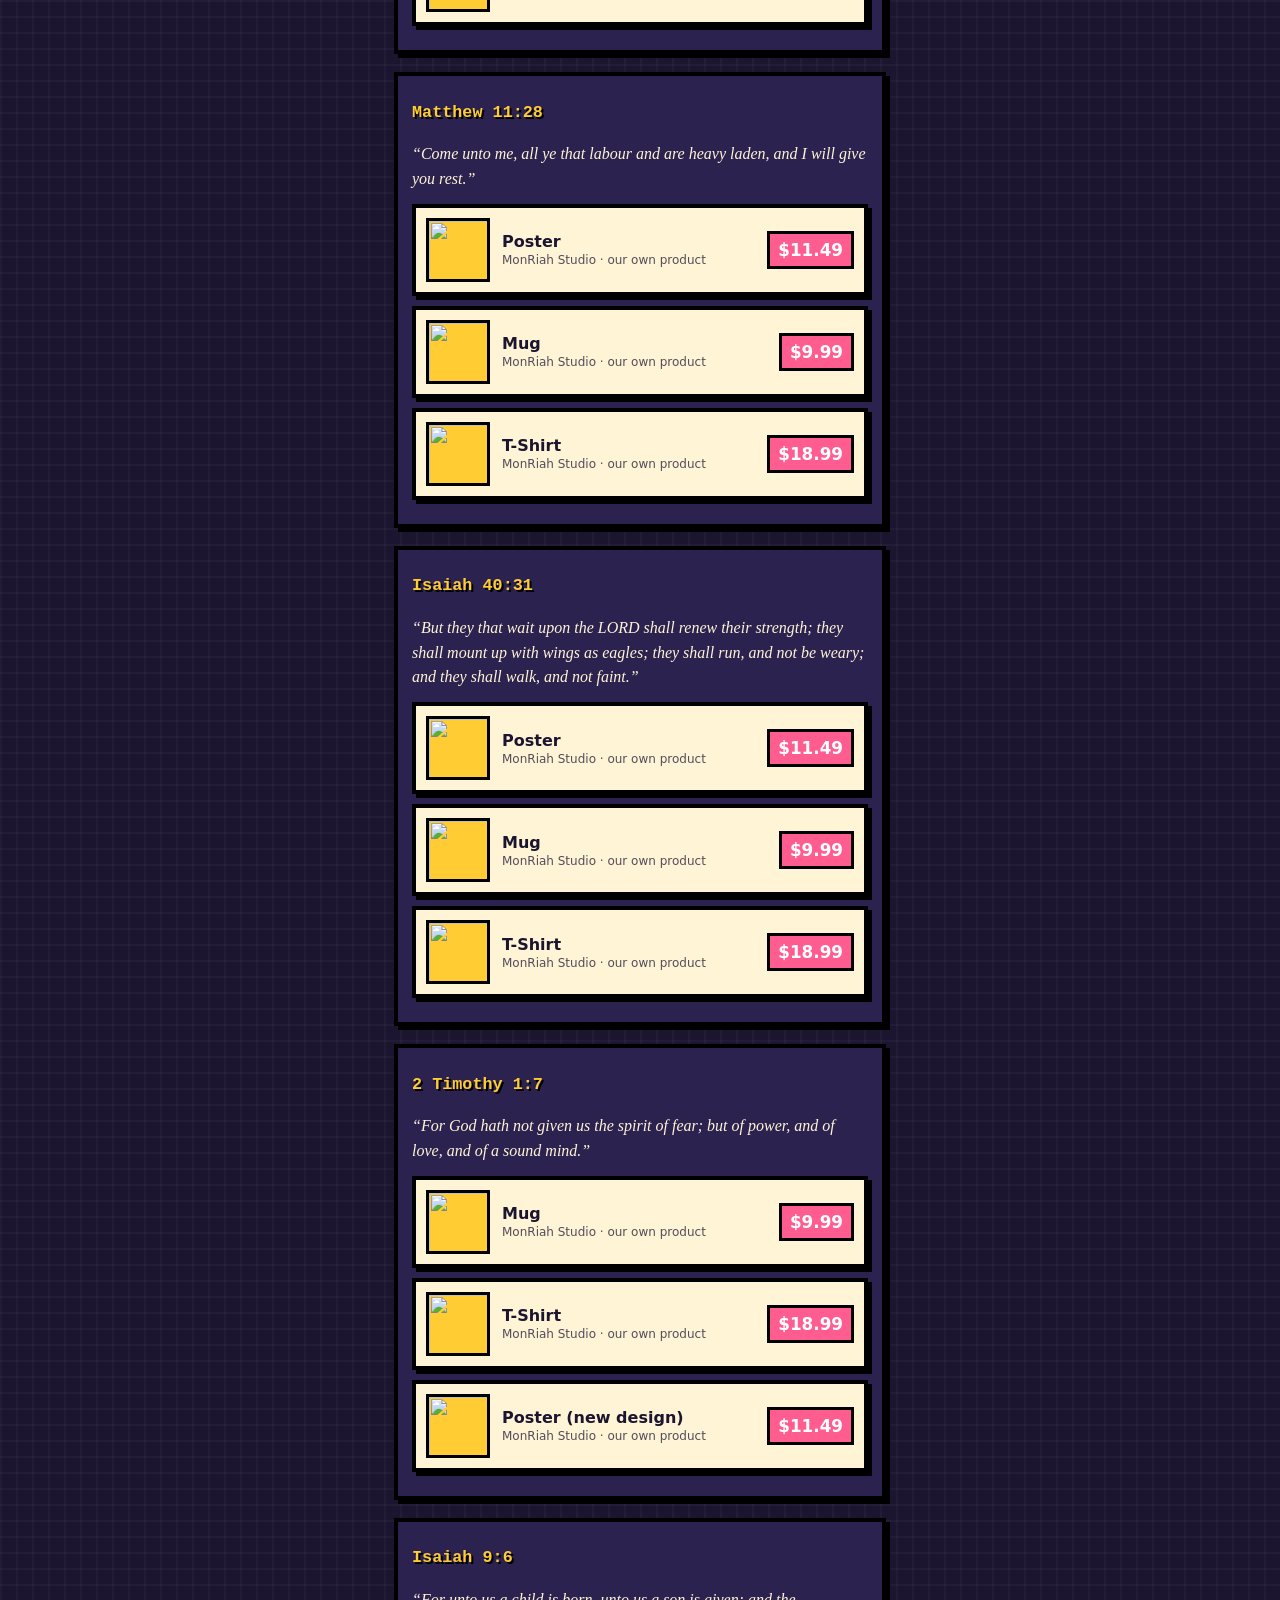
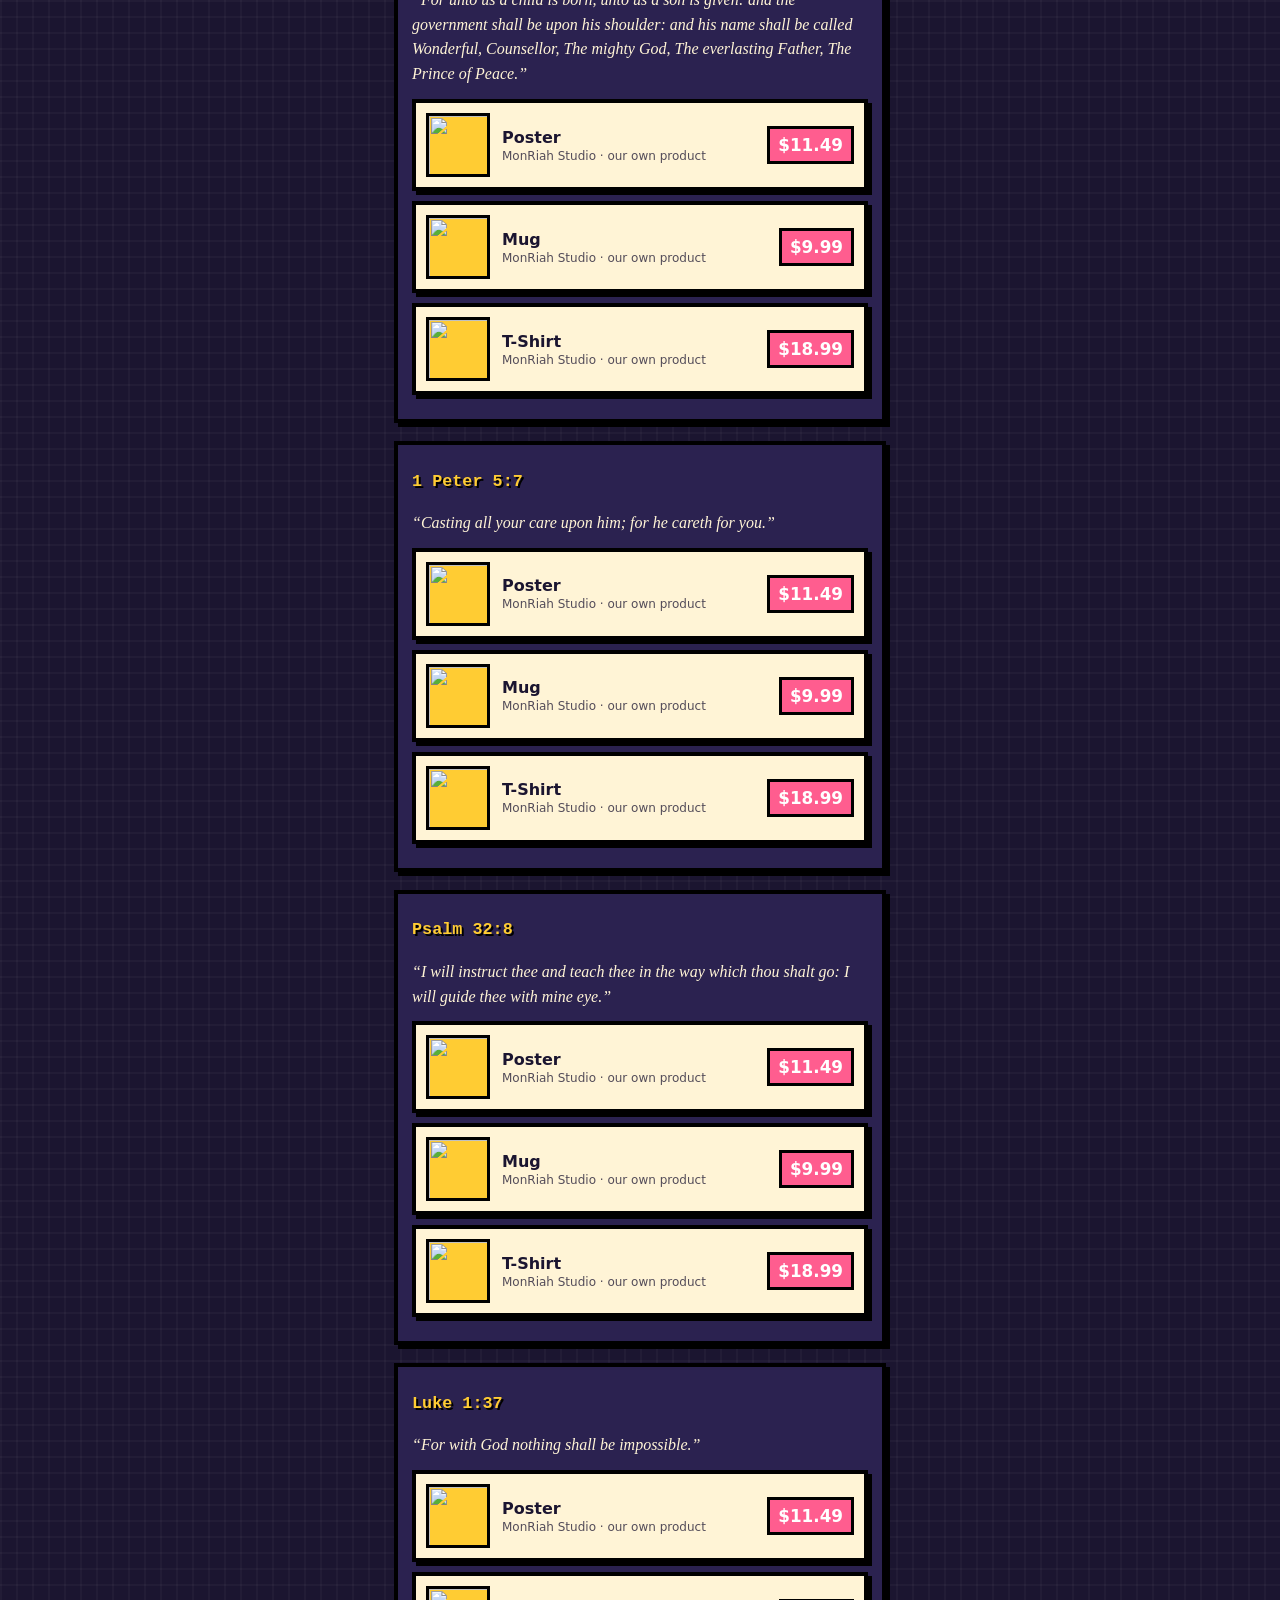
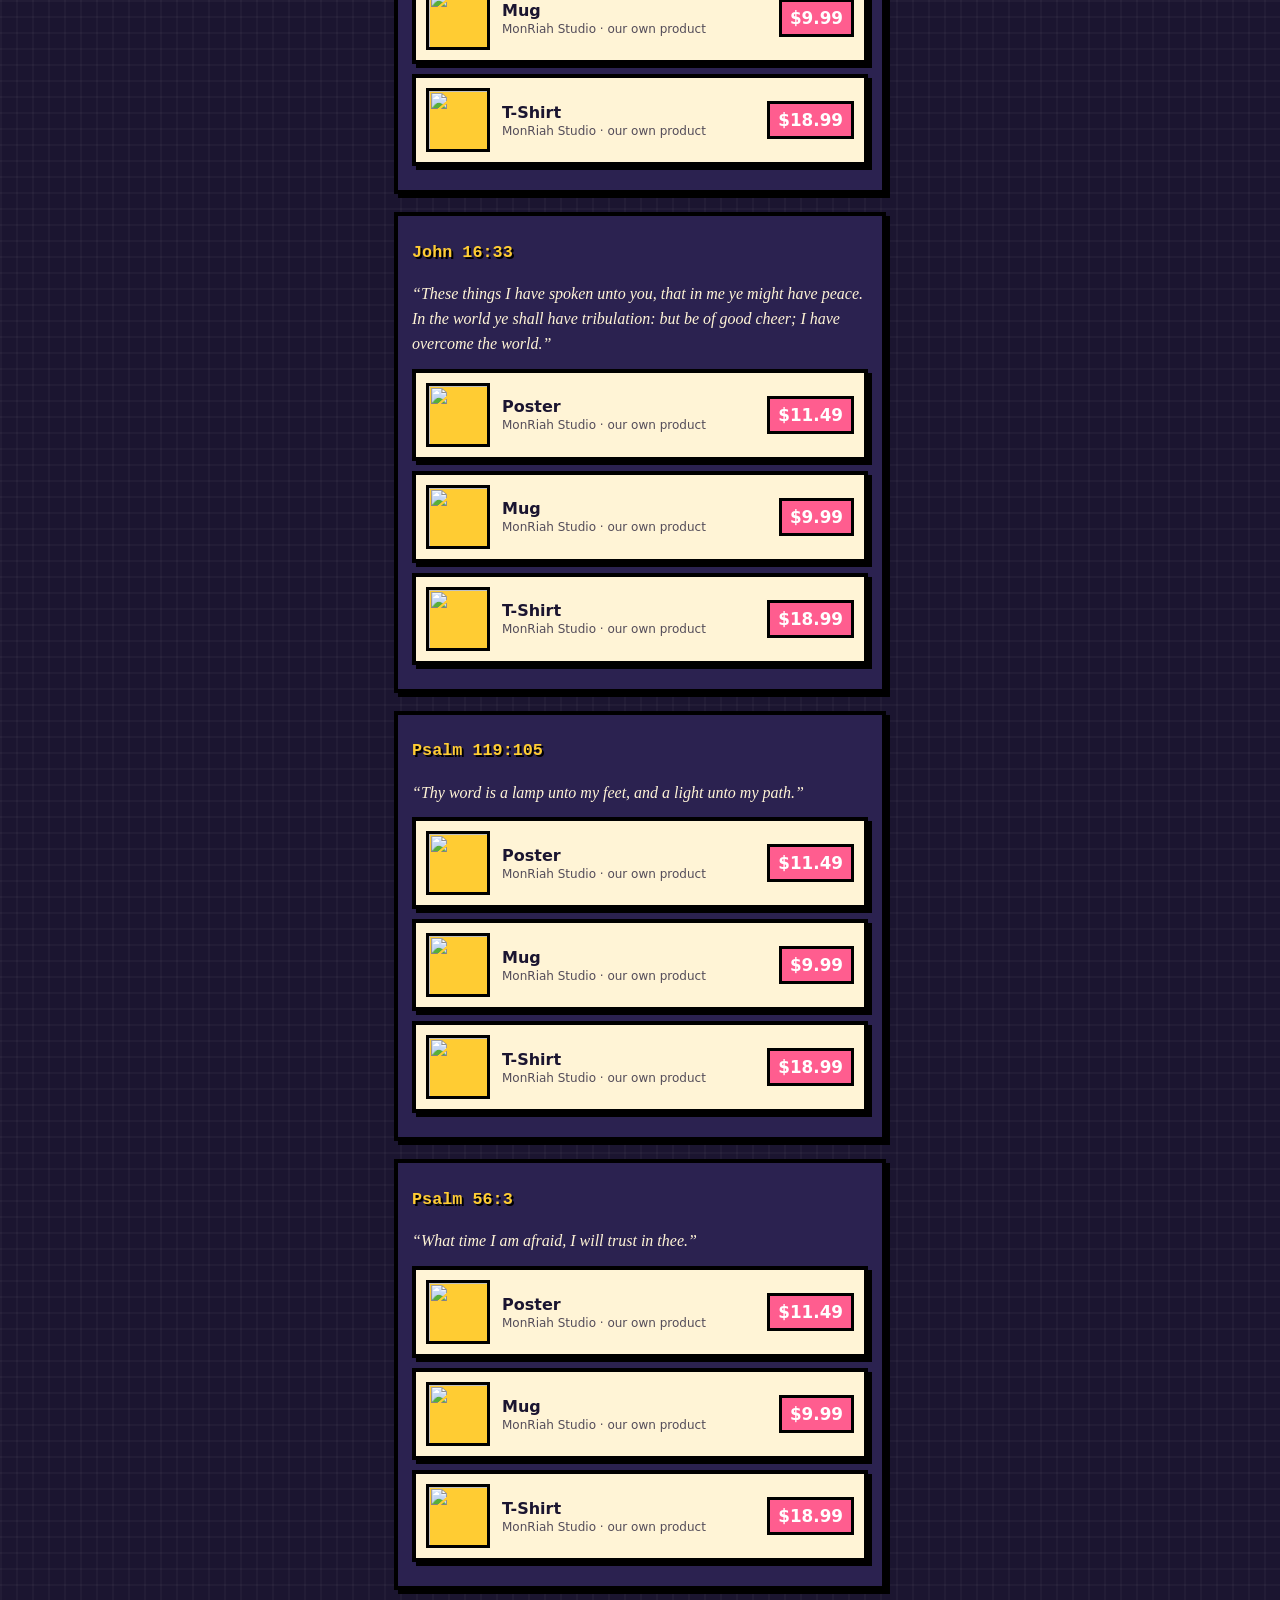
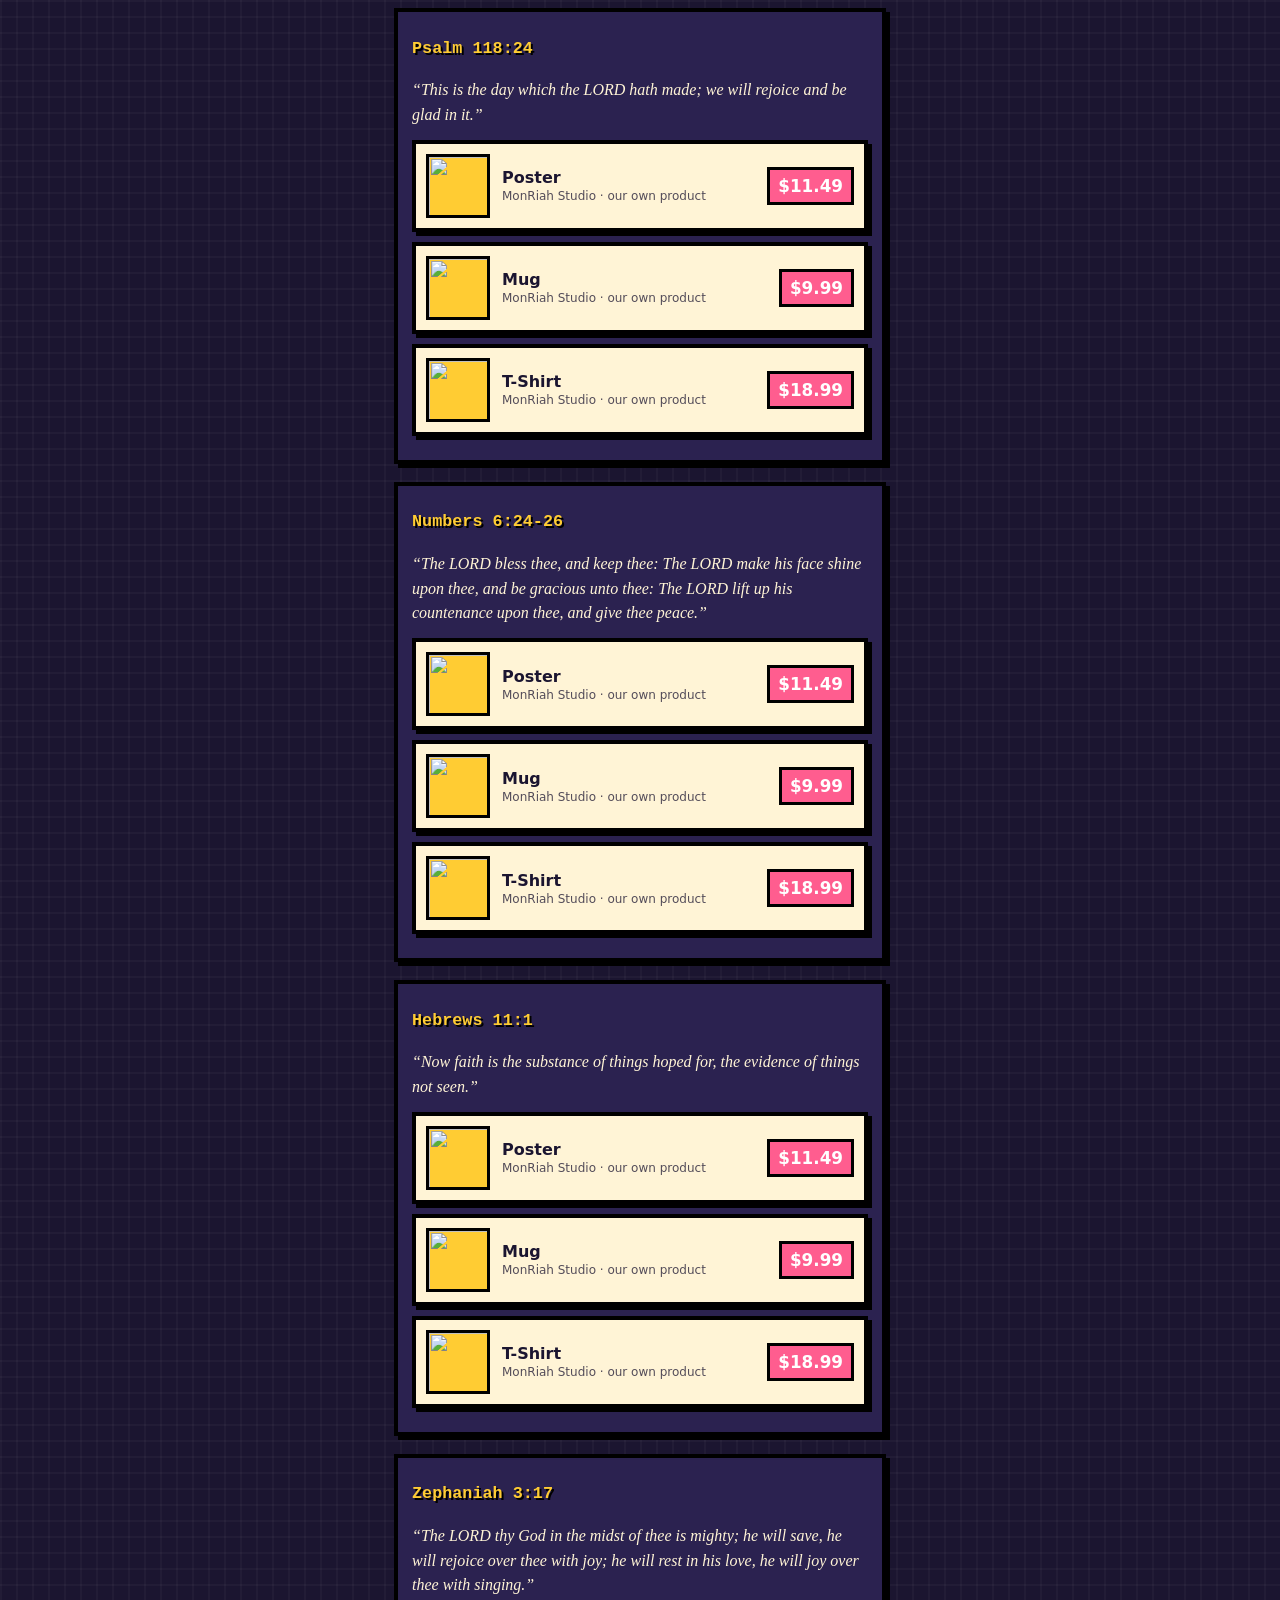
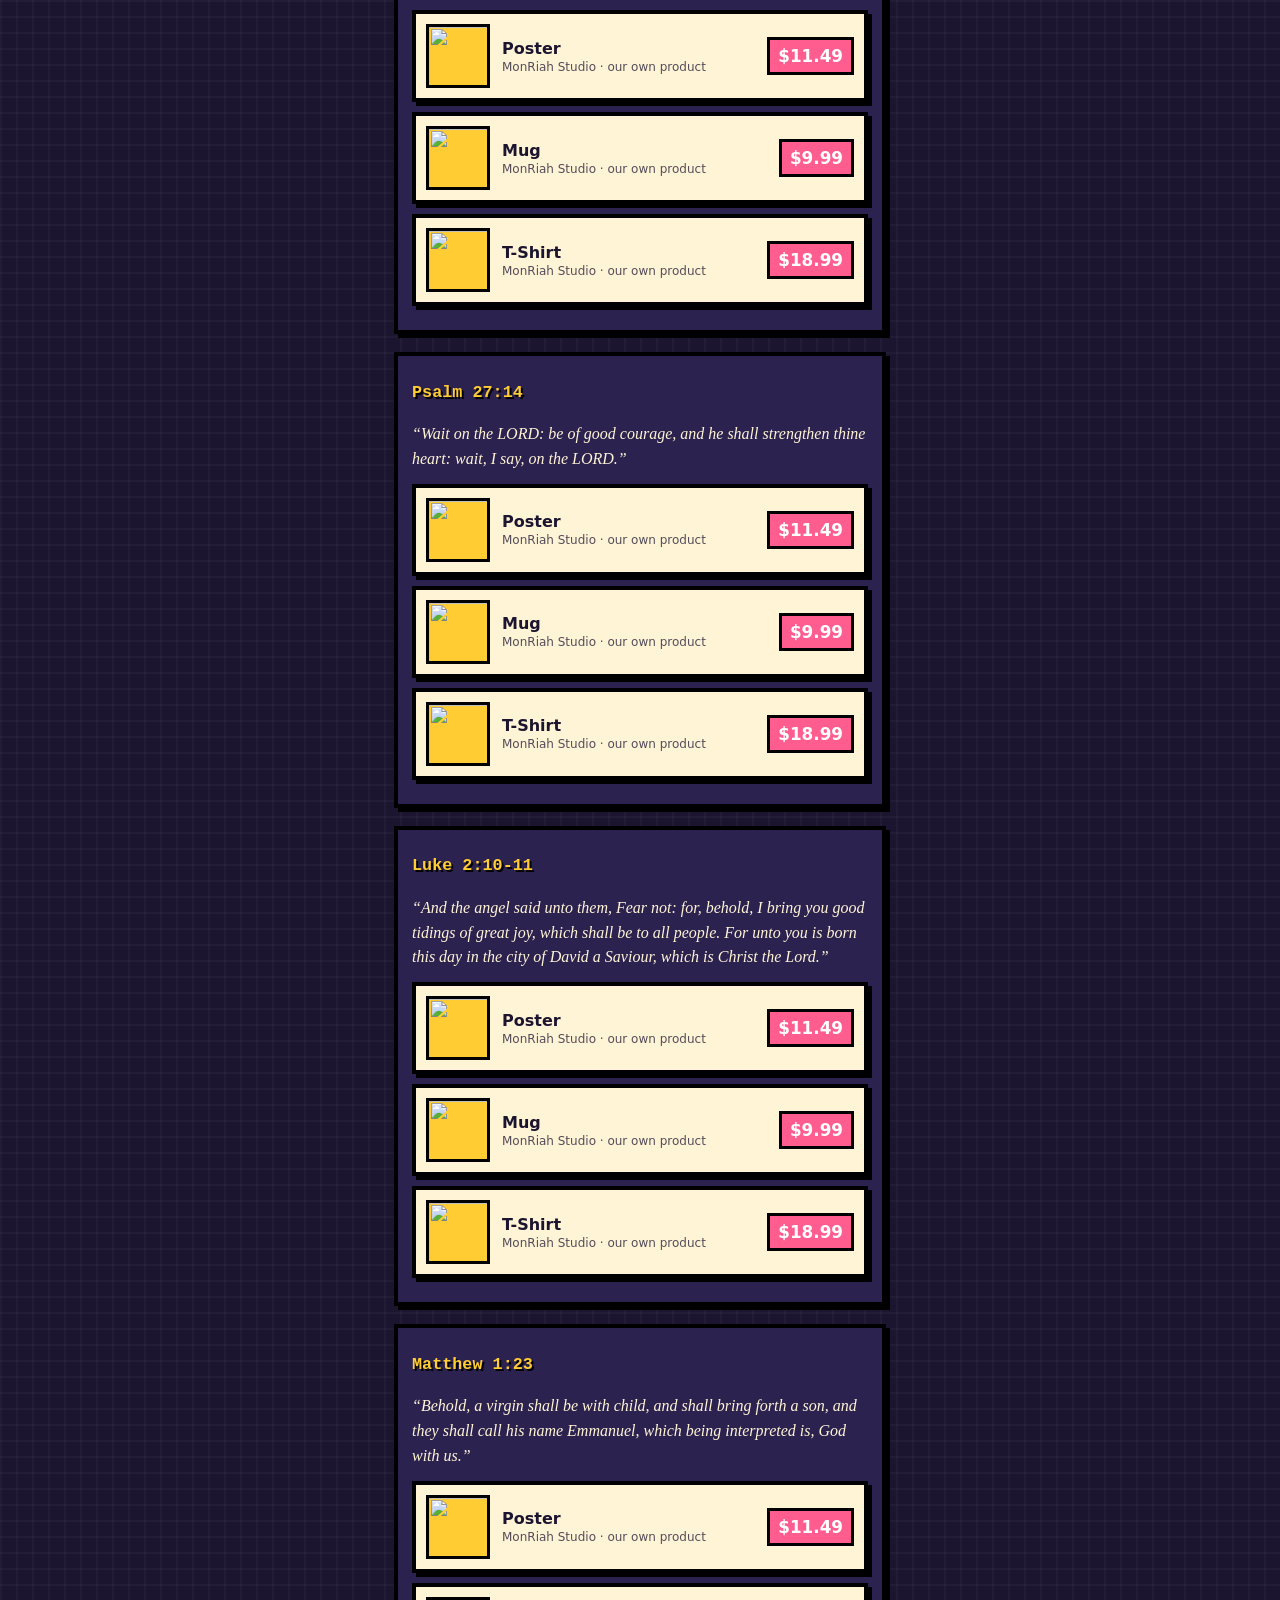
==== commit 2f654d17: "Add live Romans 8:26 products to the links hub Adds the #rom-8-26 menu entry and section (exact KJV)" ====
--- a/links/index.html
+++ b/links/index.html
@@ -24,7 +24,11 @@
 <a class="shop px" href="https://monriah-studio.printify.me" rel="noopener">&#9733; Shop all MonRiah Studio merch</a>
 <p class="addr">Shop address: <a href="https://monriah-studio.printify.me" rel="noopener">monriah-studio.printify.me</a></p>
 <nav class="soc" aria-label="Social"><a class="px" href="https://www.tiktok.com/@bibleriah" rel="noopener me">TikTok @bibleriah</a><a class="px" href="https://www.youtube.com/@bibleriah" rel="noopener me">YouTube BibleRiah</a></nav>
-<nav class="nav" aria-label="Verses"><a class="px has" href="#prov-13-12">Proverbs 13:12</a><a class="px has" href="#john-4-24">John 4:24</a><a class="px has" href="#ps-33-20">Psalm 33:20</a><a class="px has" href="#ps-29-11">Psalm 29:11</a><a class="px has" href="#ps-125-1">Psalm 125:1</a><a class="px has" href="#josh-1-9">Joshua 1:9</a><a class="px has" href="#phil-4-13">Philippians 4:13</a><a class="px has" href="#isa-41-10">Isaiah 41:10</a><a class="px has" href="#john-3-16">John 3:16</a><a class="px has" href="#ps-23-1">Psalm 23:1</a><a class="px has" href="#jer-29-11">Jeremiah 29:11</a><a class="px has" href="#prov-3-5-6">Proverbs 3:5-6</a><a class="px has" href="#rom-8-28">Romans 8:28</a><a class="px has" href="#ps-46-10">Psalm 46:10</a><a class="px has" href="#matt-11-28">Matthew 11:28</a><a class="px has" href="#isa-40-31">Isaiah 40:31</a><a class="px has" href="#2tim-1-7">2 Timothy 1:7</a><a class="px has" href="#isa-9-6">Isaiah 9:6</a><a class="px has" href="#1pet-5-7">1 Peter 5:7</a><a class="px has" href="#ps-32-8">Psalm 32:8</a><a class="px has" href="#luke-1-37">Luke 1:37</a><a class="px has" href="#john-16-33">John 16:33</a><a class="px has" href="#ps-119-105">Psalm 119:105</a><a class="px has" href="#ps-56-3">Psalm 56:3</a><a class="px has" href="#ps-118-24">Psalm 118:24</a><a class="px has" href="#num-6-24-26">Numbers 6:24-26</a><a class="px has" href="#heb-11-1">Hebrews 11:1</a><a class="px has" href="#zeph-3-17">Zephaniah 3:17</a><a class="px has" href="#ps-27-14">Psalm 27:14</a><a class="px has" href="#luke-2-10-11">Luke 2:10-11</a><a class="px has" href="#matt-1-23">Matthew 1:23</a><a class="px has" href="#john-1-14">John 1:14</a><a class="px has" href="#matt-6-33">Matthew 6:33</a><a class="px has" href="#ps-34-8">Psalm 34:8</a></nav>
+<nav class="nav" aria-label="Verses"><a class="px has" href="#rom-8-26">Romans 8:26</a><a class="px has" href="#prov-13-12">Proverbs 13:12</a><a class="px has" href="#john-4-24">John 4:24</a><a class="px has" href="#ps-33-20">Psalm 33:20</a><a class="px has" href="#ps-29-11">Psalm 29:11</a><a class="px has" href="#ps-125-1">Psalm 125:1</a><a class="px has" href="#josh-1-9">Joshua 1:9</a><a class="px has" href="#phil-4-13">Philippians 4:13</a><a class="px has" href="#isa-41-10">Isaiah 41:10</a><a class="px has" href="#john-3-16">John 3:16</a><a class="px has" href="#ps-23-1">Psalm 23:1</a><a class="px has" href="#jer-29-11">Jeremiah 29:11</a><a class="px has" href="#prov-3-5-6">Proverbs 3:5-6</a><a class="px has" href="#rom-8-28">Romans 8:28</a><a class="px has" href="#ps-46-10">Psalm 46:10</a><a class="px has" href="#matt-11-28">Matthew 11:28</a><a class="px has" href="#isa-40-31">Isaiah 40:31</a><a class="px has" href="#2tim-1-7">2 Timothy 1:7</a><a class="px has" href="#isa-9-6">Isaiah 9:6</a><a class="px has" href="#1pet-5-7">1 Peter 5:7</a><a class="px has" href="#ps-32-8">Psalm 32:8</a><a class="px has" href="#luke-1-37">Luke 1:37</a><a class="px has" href="#john-16-33">John 16:33</a><a class="px has" href="#ps-119-105">Psalm 119:105</a><a class="px has" href="#ps-56-3">Psalm 56:3</a><a class="px has" href="#ps-118-24">Psalm 118:24</a><a class="px has" href="#num-6-24-26">Numbers 6:24-26</a><a class="px has" href="#heb-11-1">Hebrews 11:1</a><a class="px has" href="#zeph-3-17">Zephaniah 3:17</a><a class="px has" href="#ps-27-14">Psalm 27:14</a><a class="px has" href="#luke-2-10-11">Luke 2:10-11</a><a class="px has" href="#matt-1-23">Matthew 1:23</a><a class="px has" href="#john-1-14">John 1:14</a><a class="px has" href="#matt-6-33">Matthew 6:33</a><a class="px has" href="#ps-34-8">Psalm 34:8</a></nav>
+<section class="v px" id="rom-8-26"><h2><a href="#rom-8-26">Romans 8:26</a></h2><p class="q">&ldquo;Likewise the Spirit also helpeth our infirmities: for we know not what we should pray for as we ought: but the Spirit itself maketh intercession for us with groanings which cannot be uttered.&rdquo;</p><a class="b" href="https://monriah-studio.printify.me/product/35047812" rel="noopener"><span class="tx"><span class="n">Poster</span><span class="s">MonRiah Studio &middot; our own product</span></span></a>
+<a class="b" href="https://monriah-studio.printify.me/product/35047814" rel="noopener"><span class="tx"><span class="n">Mug</span><span class="s">MonRiah Studio &middot; our own product</span></span></a>
+<a class="b" href="https://monriah-studio.printify.me/product/35047816" rel="noopener"><span class="tx"><span class="n">T-Shirt</span><span class="s">MonRiah Studio &middot; our own product</span></span></a>
+</section>
 <section class="v px" id="prov-13-12"><h2><a href="#prov-13-12">Proverbs 13:12</a></h2><p class="q">&ldquo;Hope deferred maketh the heart sick: but when the desire cometh, it is a tree of life.&rdquo;</p><a class="b" href="https://monriah-studio.printify.me/product/35019722" rel="noopener"><span class="tx"><span class="n">Poster</span><span class="s">MonRiah Studio &middot; our own product</span></span><span class="pr">$11.49</span></a>
 <a class="b" href="https://monriah-studio.printify.me/product/35019723" rel="noopener"><span class="tx"><span class="n">Mug</span><span class="s">MonRiah Studio &middot; our own product</span></span><span class="pr">$9.99</span></a>
 <a class="b" href="https://monriah-studio.printify.me/product/35019726" rel="noopener"><span class="tx"><span class="n">T-Shirt</span><span class="s">MonRiah Studio &middot; our own product</span></span><span class="pr">$18.99</span></a></section>
